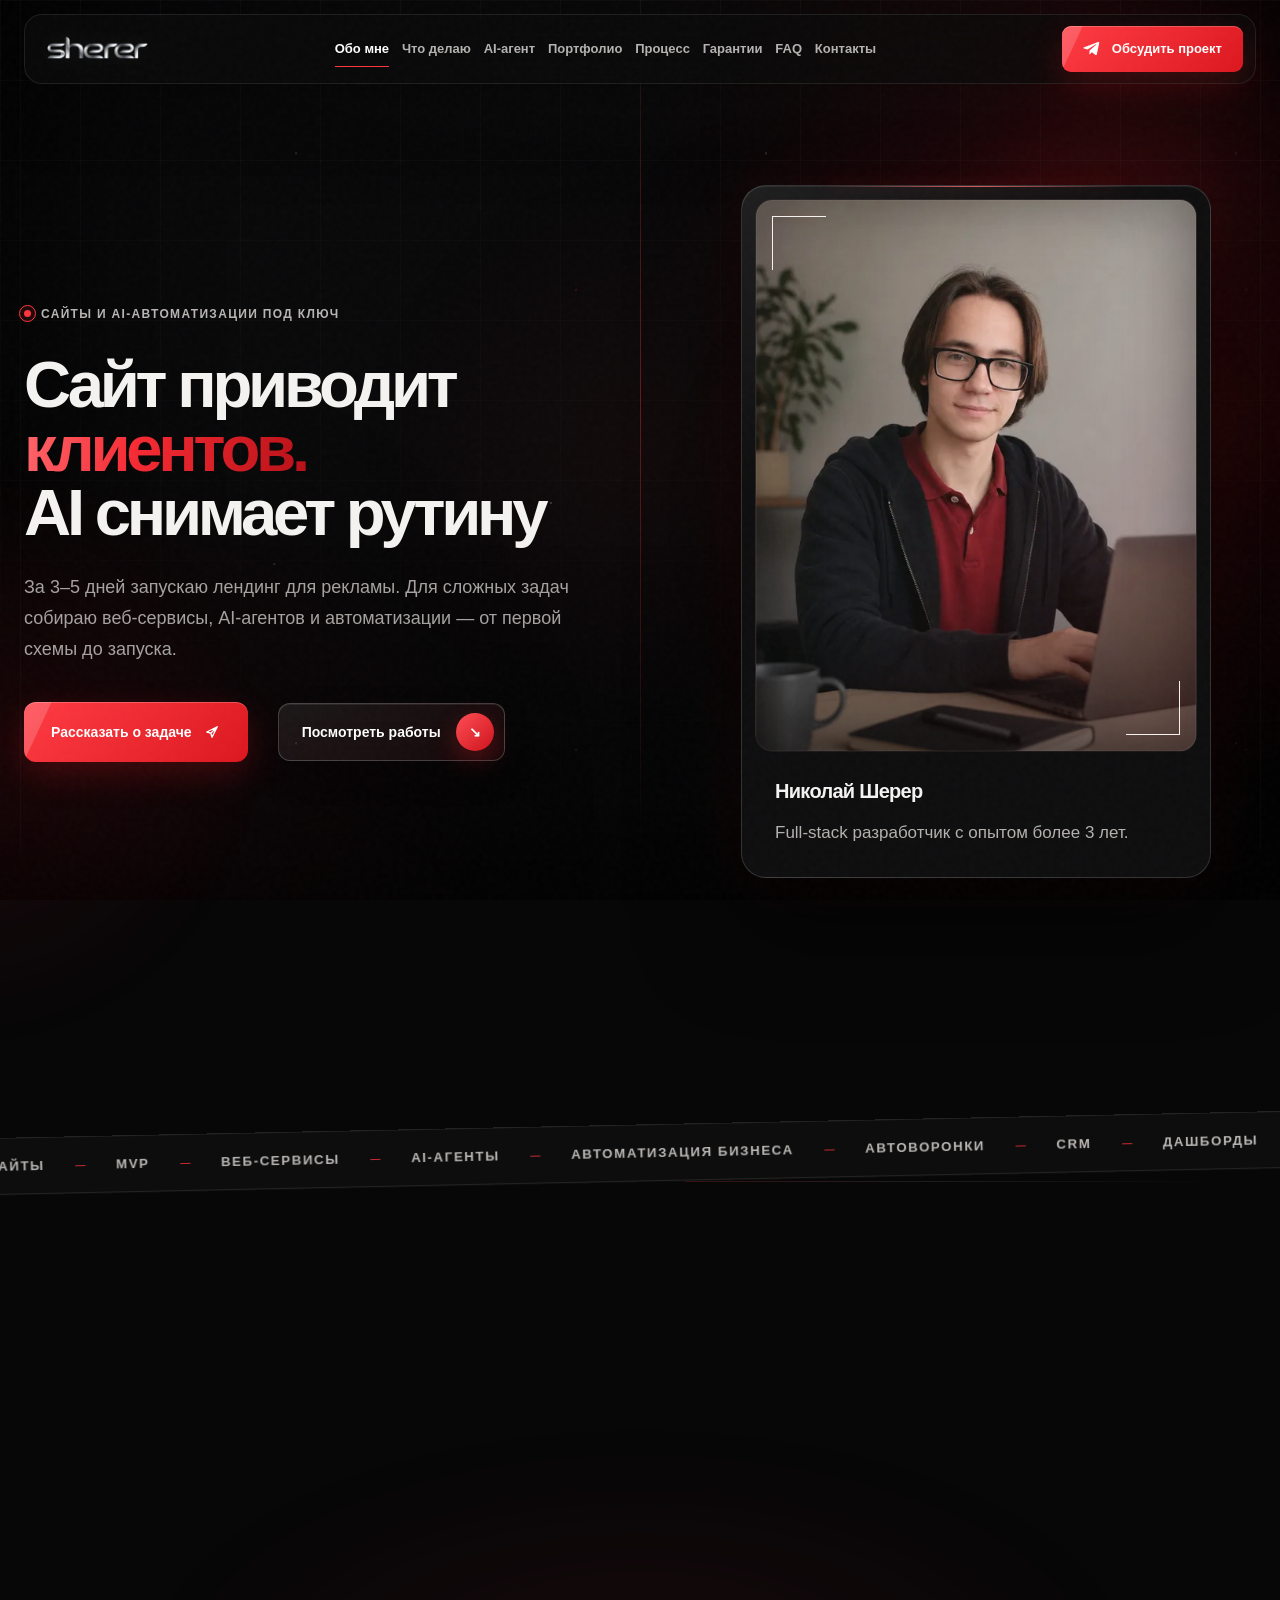
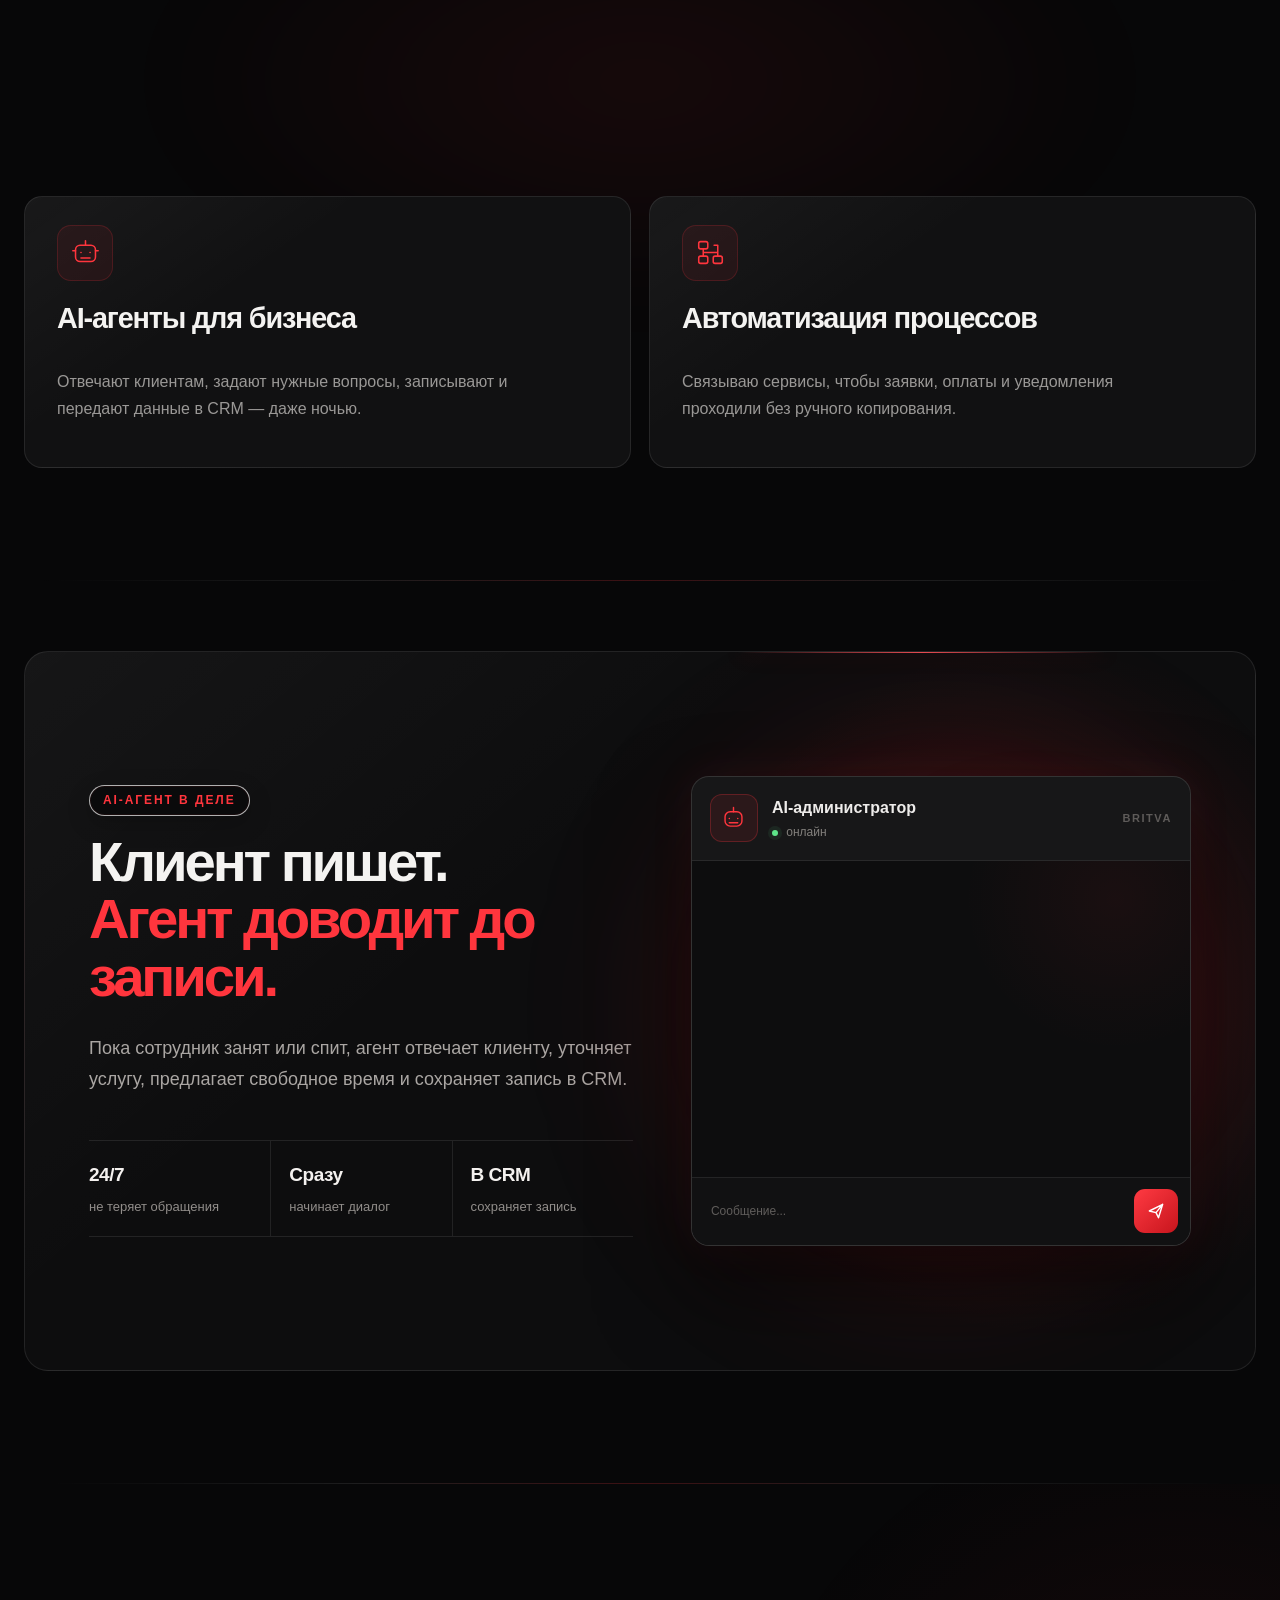
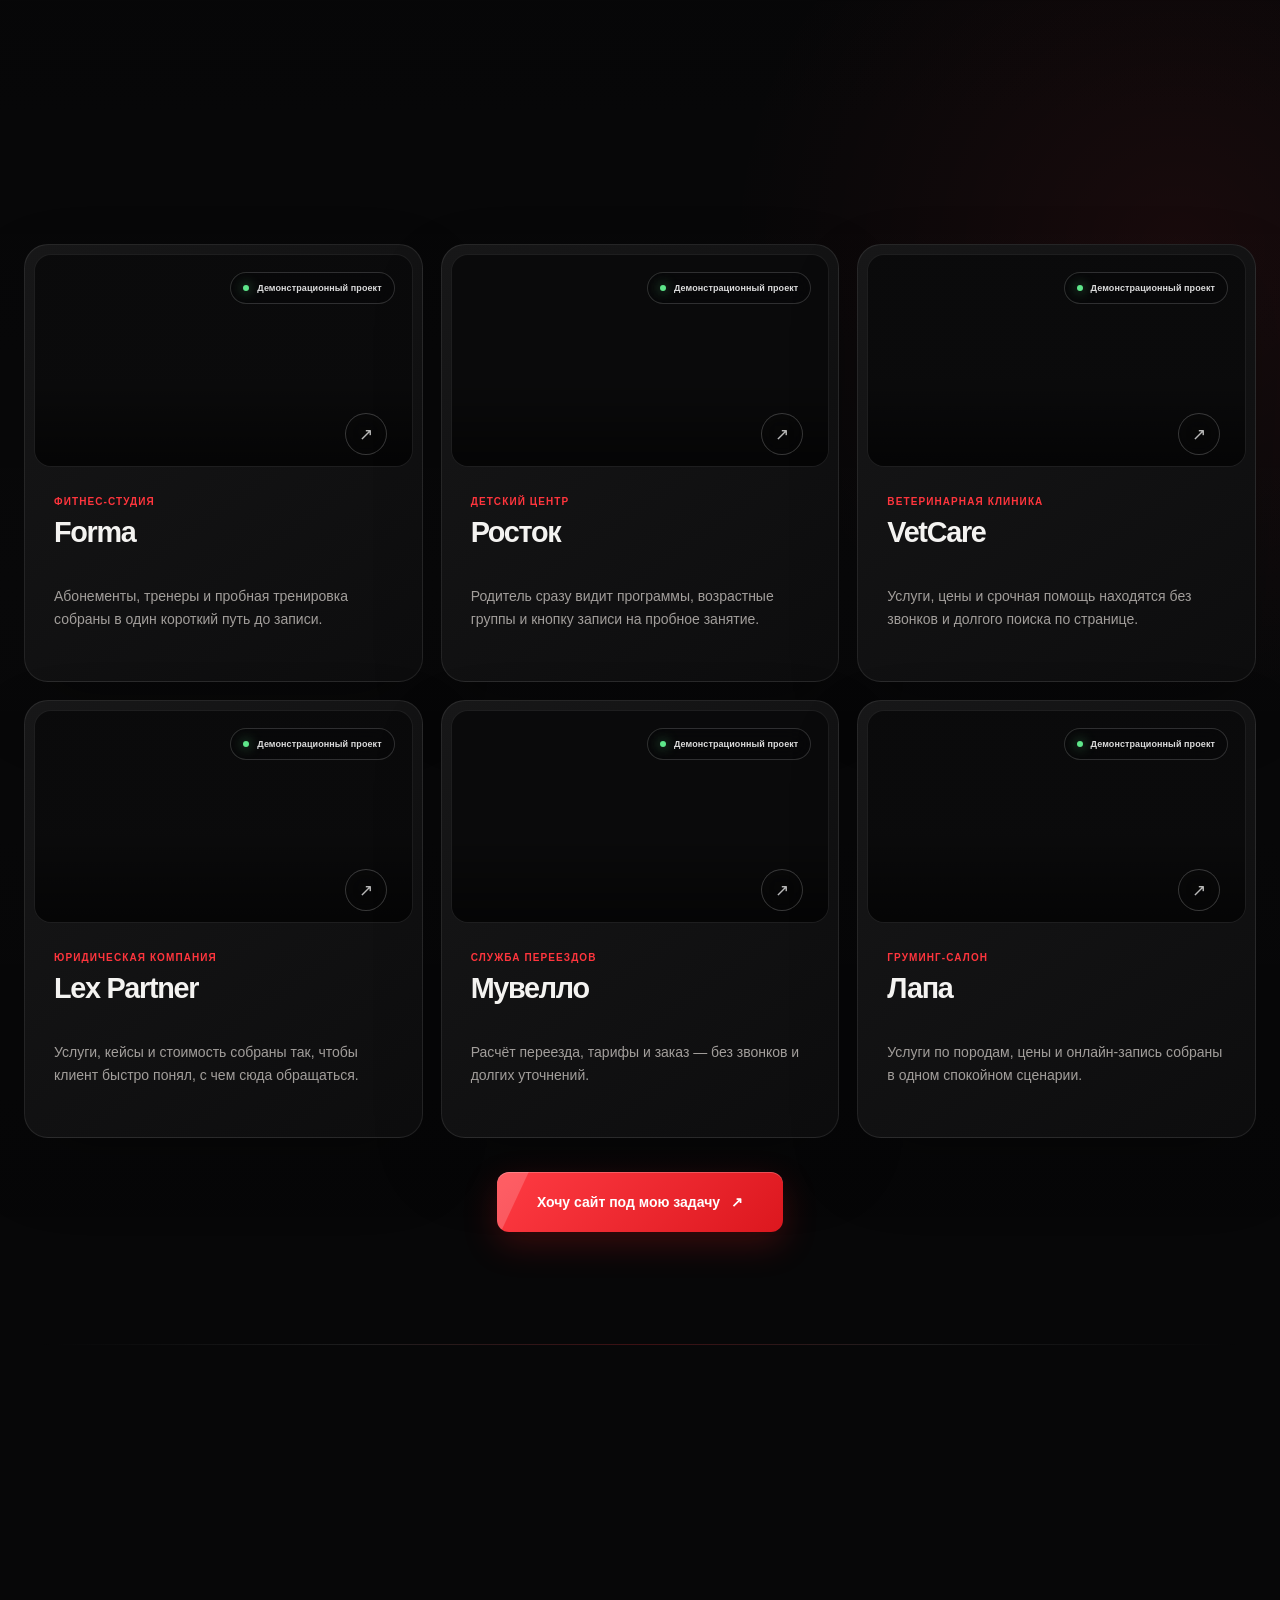
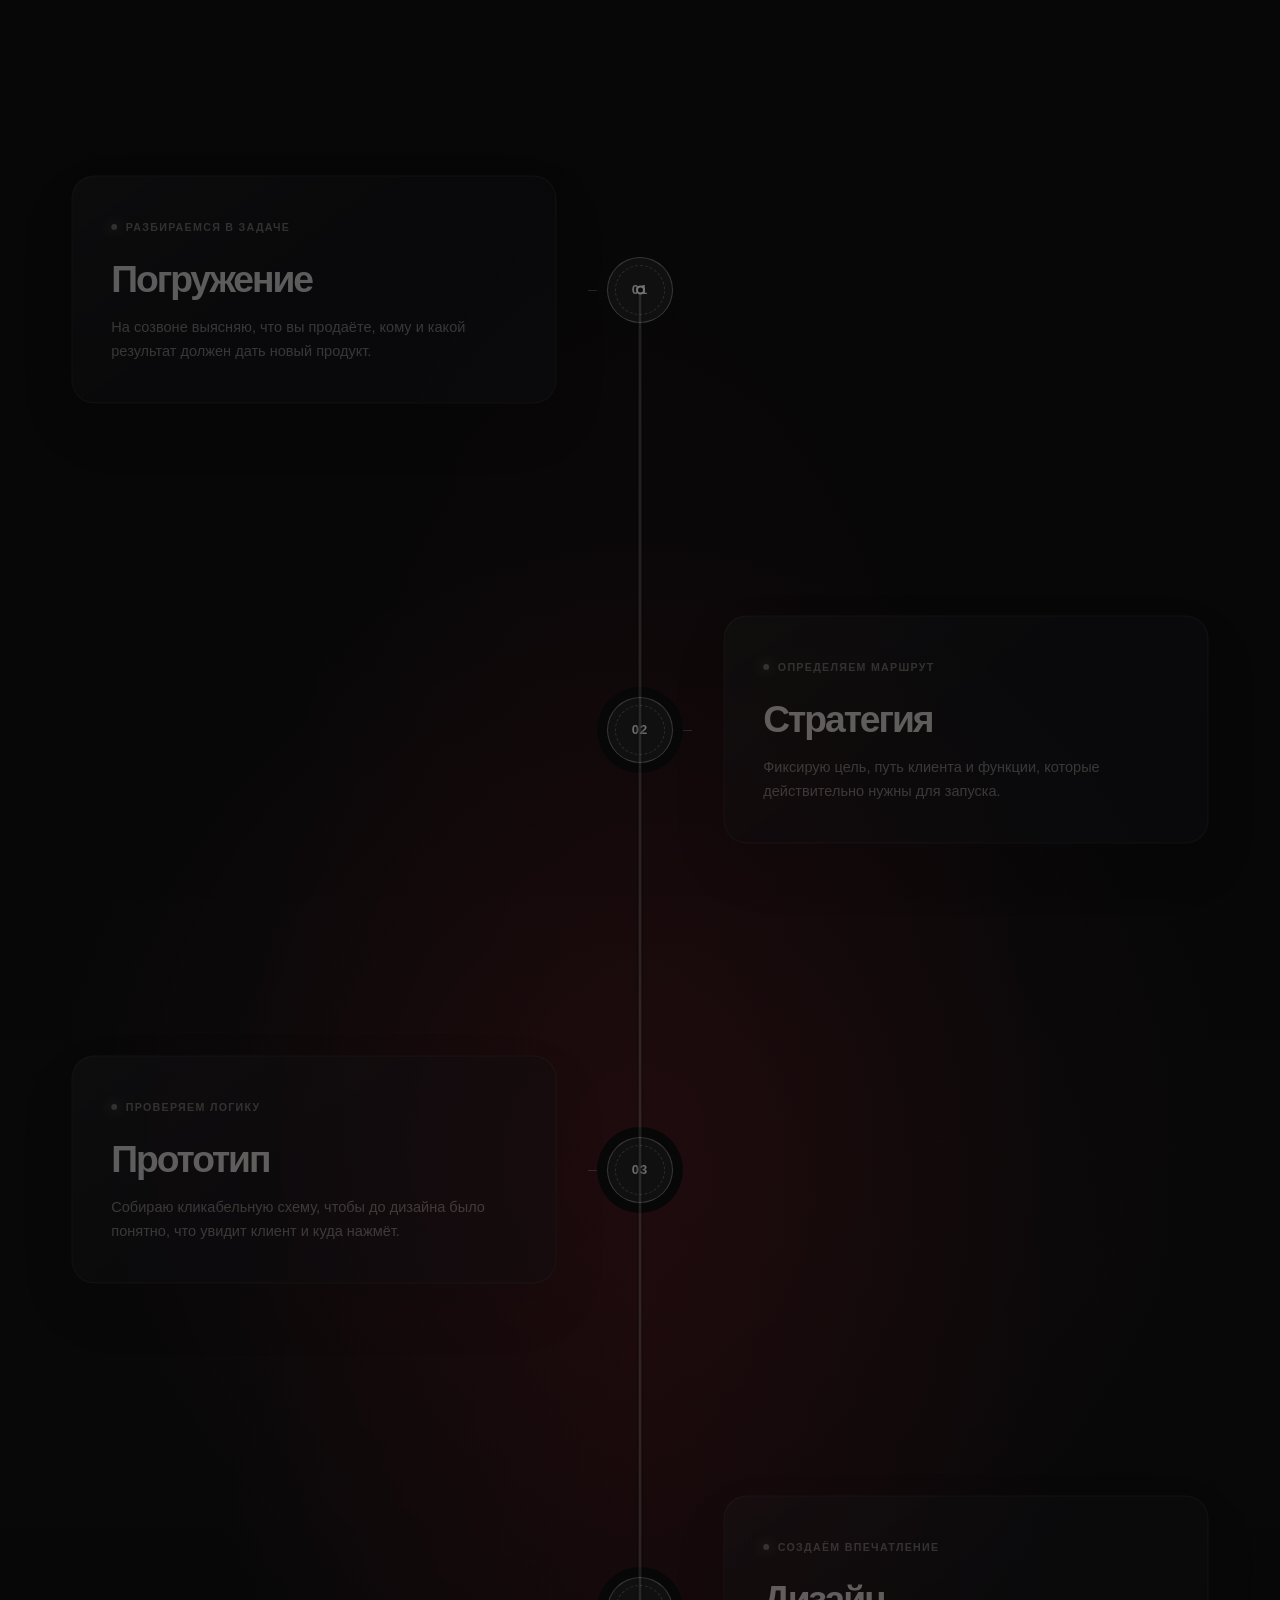
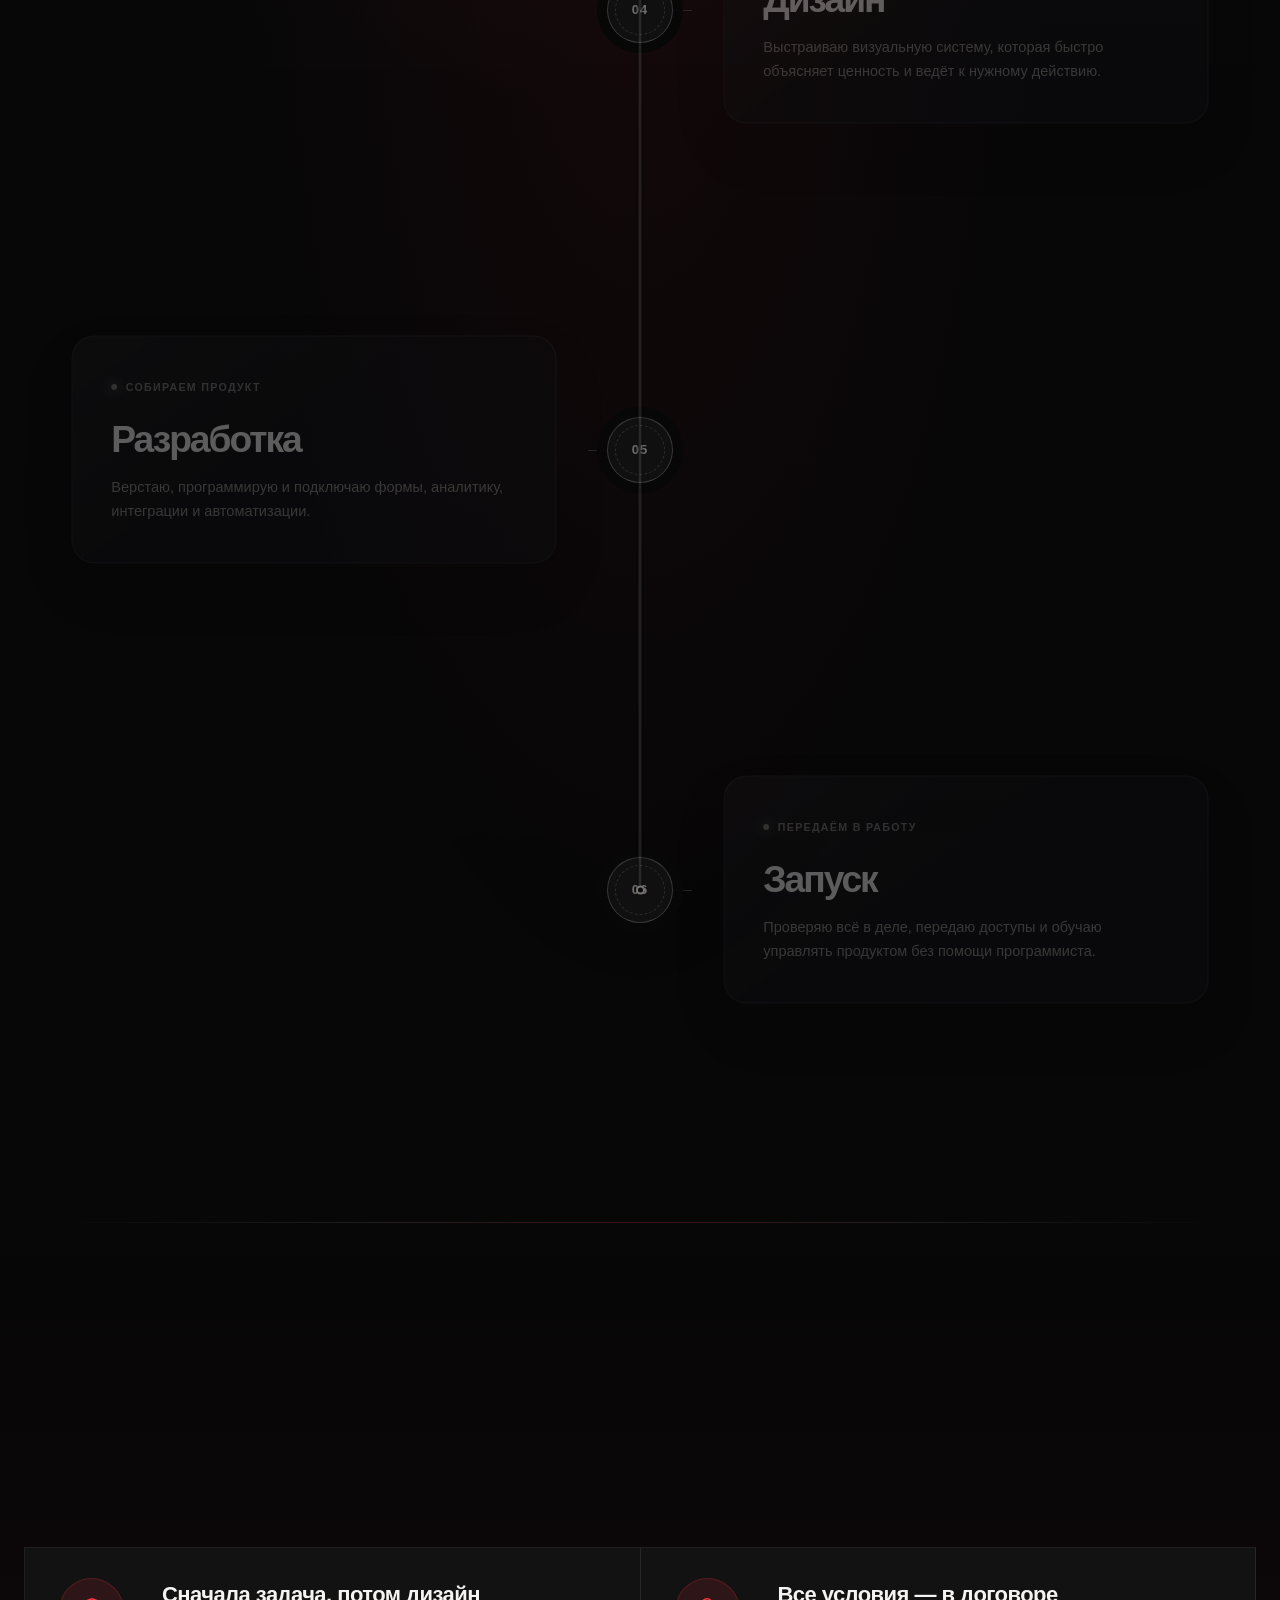
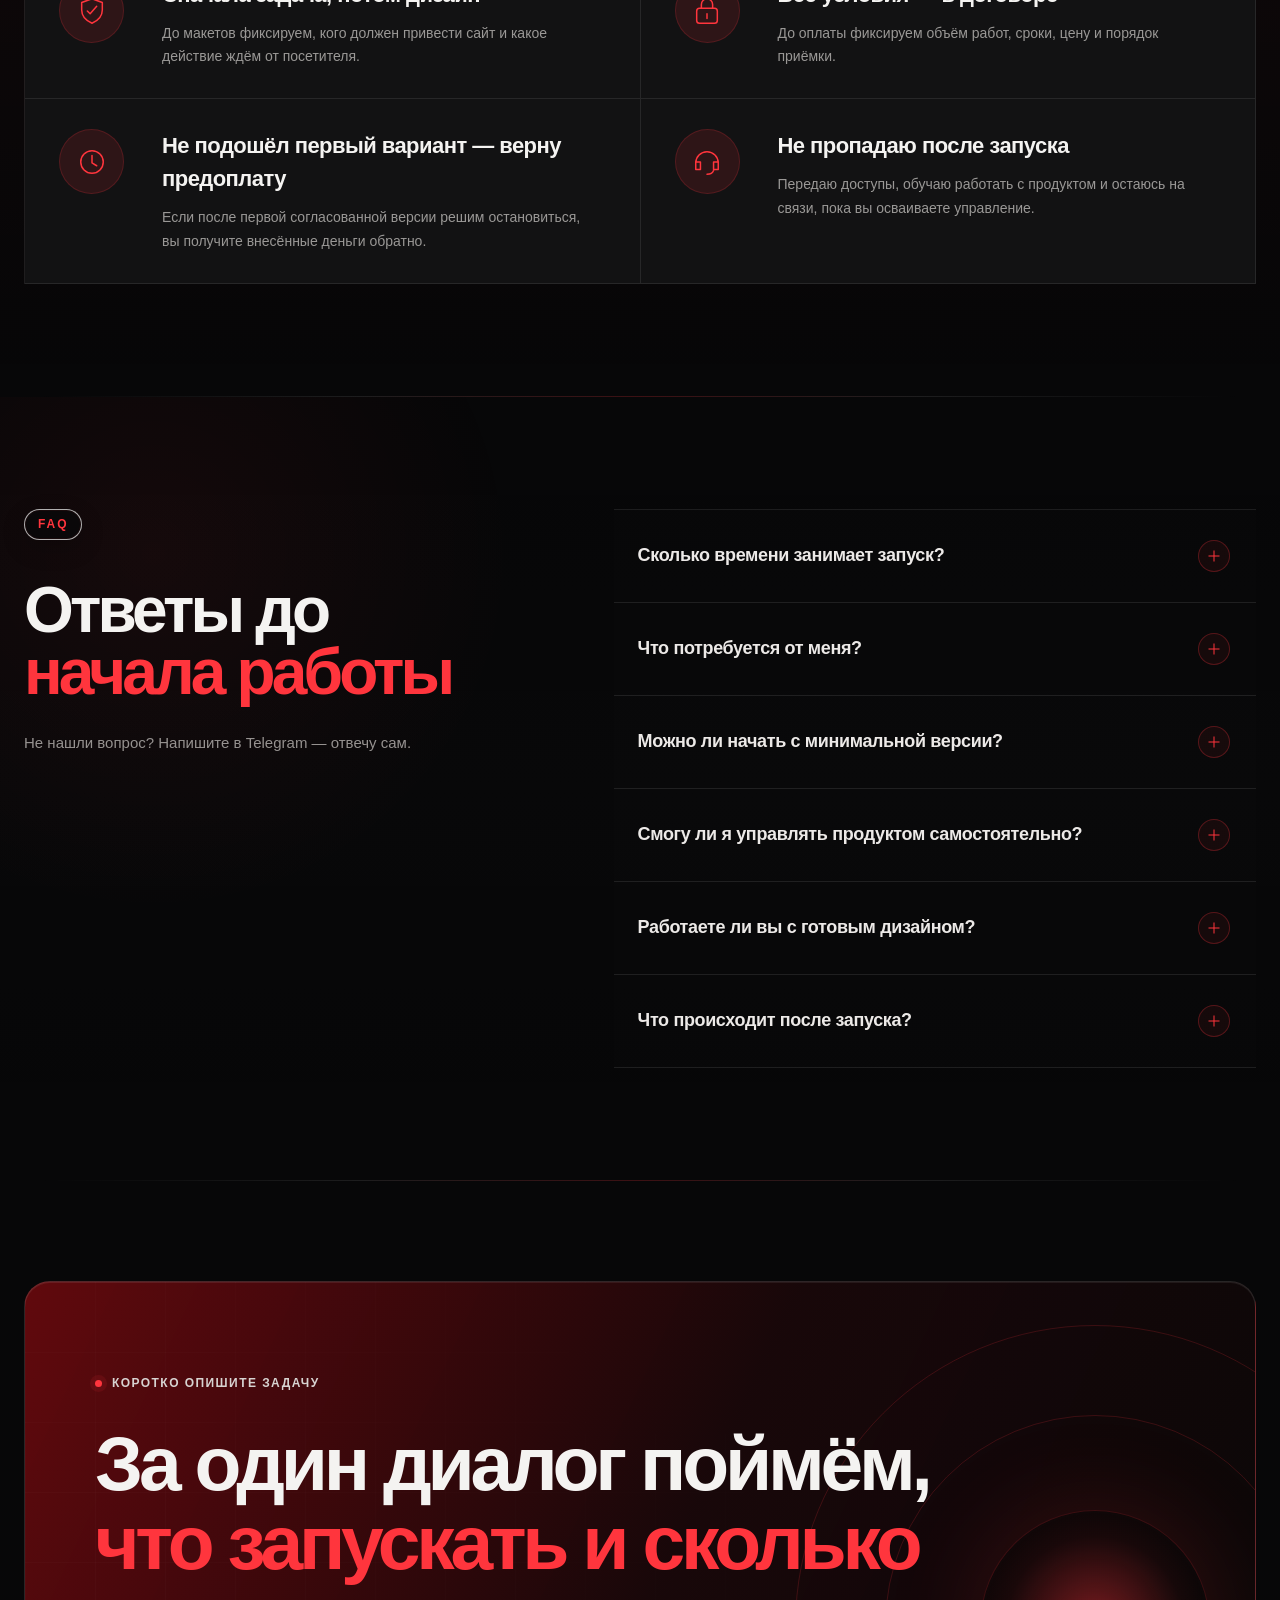
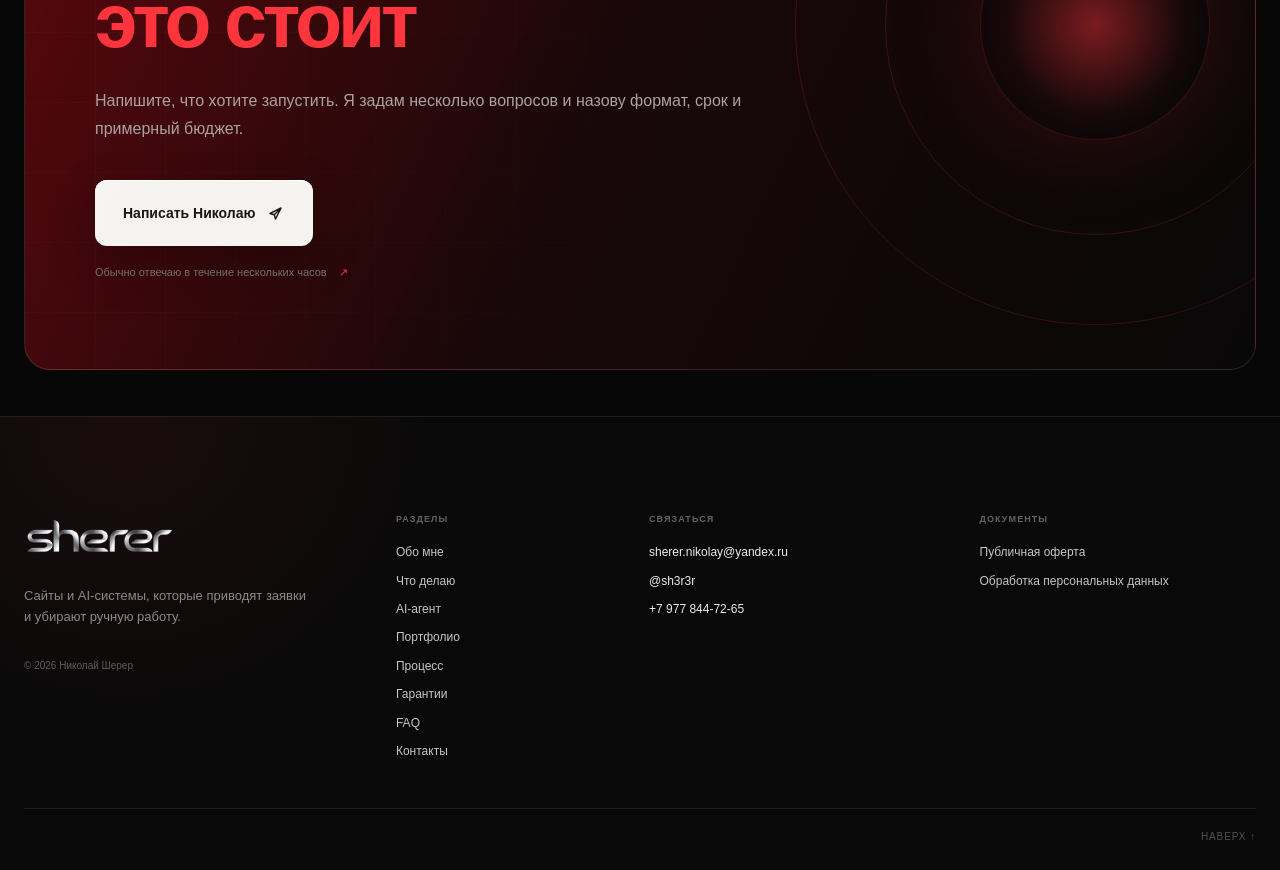
==== index.html @ bd80c789 "Redesign process as scroll-driven timeline" ====
<!doctype html>
<html lang="ru">
  <head>
    <meta charset="UTF-8" />
    <meta name="viewport" content="width=device-width, initial-scale=1.0" />
    <meta
      name="description"
      content="Николай Шерер делает сайты, веб-сервисы и AI-автоматизации, которые приводят заявки и убирают ручную работу."
    />
    <meta name="theme-color" content="#080808" />
    <meta property="og:title" content="Николай Шерер — сайты и AI для заявок и автоматизации" />
    <meta
      property="og:description"
      content="Запускаю сайты, веб-сервисы и AI-агентов: от первой схемы до работающего продукта."
    />
    <meta property="og:type" content="website" />
    <title>Николай Шерер — сайты, AI и автоматизации для бизнеса</title>
    <link rel="icon" type="image/png" sizes="64x64" href="assets/favicon-64.png" />
    <link rel="apple-touch-icon" href="assets/apple-touch-icon.png" />
    <link rel="stylesheet" href="styles.css?v=20260906-1" />
    <script src="script.js?v=20260906-1" defer></script>
  </head>

  <body>
    <div class="site-atmosphere" aria-hidden="true">
      <span class="atmosphere-grid"></span>
      <span class="atmosphere-orb atmosphere-orb--one"></span>
      <span class="atmosphere-orb atmosphere-orb--two"></span>
      <span class="atmosphere-beam atmosphere-beam--one"></span>
      <span class="atmosphere-beam atmosphere-beam--two"></span>
      <span class="atmosphere-sparks"></span>
    </div>
    <div class="page-progress" aria-hidden="true"><span></span></div>
    <div class="noise" aria-hidden="true"></div>
    <div class="cursor-glow" aria-hidden="true"></div>

    <header class="site-header" data-header>
      <div class="nav-shell container">
        <a class="brand" href="#about" aria-label="О Николае Шерере">
          <img class="brand-logo" src="assets/sherer-logo.webp" alt="Sherer" />
        </a>

        <nav class="desktop-nav" aria-label="Основная навигация">
          <a href="#about">Обо мне</a>
          <a href="#services">Что делаю</a>
          <a href="#agent-demo">AI-агент</a>
          <a href="#cases">Портфолио</a>
          <a href="#process">Процесс</a>
          <a href="#guarantees">Гарантии</a>
          <a href="#faq">FAQ</a>
          <a href="#contact">Контакты</a>
        </nav>

        <a
          class="button button--primary button--header"
          href="https://t.me/sh3r3r"
          target="_blank"
          rel="noopener noreferrer"
        >
          <svg aria-hidden="true" viewBox="0 0 24 24">
            <path d="M21.7 3.4 18.5 19c-.2 1.1-.9 1.4-1.8.9l-4.9-3.6-2.4 2.3c-.3.3-.5.5-1 .5l.4-5 9-8.1c.4-.4-.1-.6-.6-.2L6.1 12.8l-4.8-1.5c-1-.3-1.1-1 .2-1.5L20.2 2.6c.9-.3 1.7.2 1.5.8Z" />
          </svg>
          Обсудить проект
        </a>

        <button class="menu-toggle" type="button" aria-label="Открыть меню" aria-expanded="false">
          <span></span><span></span>
        </button>
      </div>

      <div class="mobile-menu" aria-hidden="true">
        <nav aria-label="Мобильная навигация">
          <a href="#about">Обо мне</a>
          <a href="#services">Что делаю</a>
          <a href="#agent-demo">AI-агент</a>
          <a href="#cases">Портфолио</a>
          <a href="#process">Процесс</a>
          <a href="#guarantees">Гарантии</a>
          <a href="#faq">FAQ</a>
          <a href="#contact">Контакты</a>
        </nav>
        <a class="button button--primary" href="https://t.me/sh3r3r" target="_blank" rel="noopener noreferrer">
          Написать в Telegram
          <svg aria-hidden="true" viewBox="0 0 24 24"><path d="m5 12 14-7-7 14-1.6-5.4L5 12Zm5.4 1.6L19 5" /></svg>
        </a>
      </div>
    </header>

    <main id="top">
      <section class="hero section" id="about" aria-labelledby="hero-title">
        <div class="hero-orb hero-orb--one" aria-hidden="true"></div>
        <div class="hero-orb hero-orb--two" aria-hidden="true"></div>

        <div class="container hero-grid">
          <div class="hero-copy">
            <div class="eyebrow hero-eyebrow reveal">
              <span class="status-dot"></span>
              Сайты и AI-автоматизации под ключ
            </div>

            <h1 id="hero-title" class="reveal" style="--delay: 0.08s">
              Сайт приводит <span>клиентов.</span><br />
              AI снимает рутину
            </h1>

            <p class="hero-lead reveal" style="--delay: 0.16s">
              За 3–5 дней запускаю лендинг для рекламы. Для сложных задач собираю
              веб-сервисы, AI-агентов и автоматизации — от первой схемы до запуска.
            </p>

            <div class="hero-actions reveal" style="--delay: 0.24s">
              <a
                class="button button--primary button--large magnetic"
                href="https://t.me/sh3r3r"
                target="_blank"
                rel="noopener noreferrer"
              >
                <span>Рассказать о задаче</span>
                <svg aria-hidden="true" viewBox="0 0 24 24">
                  <path d="m5 12 14-7-7 14-1.6-5.4L5 12Zm5.4 1.6L19 5" />
                </svg>
              </a>
              <a class="hero-work-link" href="#cases">
                Посмотреть работы
                <span aria-hidden="true">↘</span>
              </a>
            </div>

          </div>

          <div class="hero-visual hero-portrait reveal" style="--delay: 0.18s" data-portrait-tilt>
            <div class="hero-portrait-aura" aria-hidden="true"></div>
            <div class="hero-portrait-card">
              <div class="hero-photo" role="img" aria-label="Николай Шерер">
                <img src="assets/nikolay-photo.webp" srcset="assets/nikolay-photo-mobile.webp 560w, assets/nikolay-photo.webp 940w" sizes="(max-width: 600px) 90vw, 470px" fetchpriority="high" decoding="async" alt="" aria-hidden="true" />
                <div class="hero-photo-sheen" aria-hidden="true"></div>
                <div class="hero-photo-shade" aria-hidden="true"></div>
                <span class="photo-corner photo-corner--top" aria-hidden="true"></span>
                <span class="photo-corner photo-corner--bottom" aria-hidden="true"></span>
              </div>

              <div class="hero-profile-copy">
                <div class="profile-heading">
                  <span>Николай Шерер</span>
                </div>
                <p>Full-stack разработчик с опытом более 3 лет.</p>
              </div>
            </div>
          </div>
        </div>

        <div class="container hero-metrics reveal" style="--delay: 0.38s">
          <div><strong>30+</strong><span>реализованных<br />проектов</span></div>
          <div><strong>3–5 дней</strong><span>срок запуска<br />лендинга</span></div>
          <div><strong>24/7</strong><span>AI отвечает<br />клиентам</span></div>
          <div><strong>Договор</strong><span>срок и бюджет<br />зафиксированы</span></div>
        </div>
      </section>

      <div class="marquee" aria-hidden="true">
        <div class="marquee-track">
          <div class="marquee-group">
            <span>Сайты</span><i>—</i><span>MVP</span><i>—</i><span>Веб-сервисы</span><i>—</i><span>AI-агенты</span><i>—</i><span>Автоматизация бизнеса</span><i>—</i><span>Автоворонки</span><i>—</i><span>CRM</span><i>—</i><span>Дашборды</span><i>—</i><span>Интеграции</span><i>—</i><span>Telegram-боты</span><i>—</i><span>Внутренние системы</span><i>—</i><span>AI-консультанты</span><i>—</i>
          </div>
          <div class="marquee-group">
            <span>Сайты</span><i>—</i><span>MVP</span><i>—</i><span>Веб-сервисы</span><i>—</i><span>AI-агенты</span><i>—</i><span>Автоматизация бизнеса</span><i>—</i><span>Автоворонки</span><i>—</i><span>CRM</span><i>—</i><span>Дашборды</span><i>—</i><span>Интеграции</span><i>—</i><span>Telegram-боты</span><i>—</i><span>Внутренние системы</span><i>—</i><span>AI-консультанты</span><i>—</i>
          </div>
        </div>
      </div>

      <section class="services section" id="services" aria-labelledby="services-title">
        <div class="container">
          <div class="section-heading reveal">
            <div>
              <span class="section-kicker">ЧТО ДЕЛАЮ</span>
              <h2 id="services-title">Что получит<br /><em>ваш бизнес</em></h2>
            </div>
          </div>

          <div class="service-grid">
            <article class="service-card reveal" style="--delay: 0.04s">
              <div class="service-top">
                <div class="service-icon" aria-hidden="true">
                  <svg viewBox="0 0 32 32"><rect x="3" y="5" width="26" height="22" rx="3"/><path d="M3 11h26M8 8h.1M12 8h.1"/></svg>
                </div>
              </div>
              <h3>Лендинги и сайты</h3>
              <p>Показывают ценность услуги и ведут посетителя к заявке — без лишних экранов и сложных формулировок.</p>
            </article>

            <article class="service-card reveal" style="--delay: 0.1s">
              <div class="service-top">
                <div class="service-icon" aria-hidden="true">
                  <svg viewBox="0 0 32 32"><path d="m16 3 12 6-12 6L4 9l12-6Z"/><path d="m4 15 12 6 12-6M4 21l12 7 12-7"/></svg>
                </div>
              </div>
              <h3>Веб-приложения</h3>
              <p>Личный кабинет, CRM или дашборд заменяет таблицы и собирает работу команды в одном окне.</p>
            </article>

            <article class="service-card reveal" style="--delay: 0.16s">
              <div class="service-top">
                <div class="service-icon" aria-hidden="true">
                  <svg viewBox="0 0 32 32"><rect x="5" y="8" width="22" height="18" rx="5"/><path d="M16 3v5M11 16h.1M21 16h.1M11 22h10M2 14h3M27 14h3"/></svg>
                </div>
              </div>
              <h3>AI-агенты для бизнеса</h3>
              <p>Отвечают клиентам, задают нужные вопросы, записывают и передают данные в CRM — даже ночью.</p>
            </article>

            <article class="service-card reveal" style="--delay: 0.22s">
              <div class="service-top">
                <div class="service-icon" aria-hidden="true">
                  <svg viewBox="0 0 32 32"><rect x="3" y="4" width="10" height="8" rx="2"/><rect x="19" y="20" width="10" height="8" rx="2"/><rect x="3" y="20" width="10" height="8" rx="2"/><path d="M8 12v4h16v4M8 16v4M20 8h4v8"/></svg>
                </div>
              </div>
              <h3>Автоматизация процессов</h3>
              <p>Связываю сервисы, чтобы заявки, оплаты и уведомления проходили без ручного копирования.</p>
            </article>
          </div>
        </div>
      </section>

      <section class="agent-demo section" id="agent-demo" aria-labelledby="agent-demo-title">
        <div class="container">
          <div class="agent-demo-panel reveal" data-agent-demo>
            <div class="agent-demo-copy">
              <span class="section-kicker">AI-АГЕНТ В ДЕЛЕ</span>
              <h2 id="agent-demo-title">Клиент пишет.<br /><em>Агент доводит до записи.</em></h2>
              <p>
                Пока сотрудник занят или спит, агент отвечает клиенту, уточняет услугу,
                предлагает свободное время и сохраняет запись в CRM.
              </p>

              <div class="agent-benefits" aria-label="Возможности AI-агента">
                <div><b>24/7</b><span>не теряет обращения</span></div>
                <div><b>Сразу</b><span>начинает диалог</span></div>
                <div><b>В CRM</b><span>сохраняет запись</span></div>
              </div>
            </div>

            <div class="agent-chat-stage">
              <div class="agent-chat-window" data-agent-chat aria-label="Демонстрация диалога клиента с AI-администратором барбершопа">
                <header class="agent-chat-header">
                  <span class="agent-chat-avatar" aria-hidden="true">
                    <svg viewBox="0 0 32 32"><rect x="6" y="8" width="20" height="17" rx="6"/><path d="M16 3v5M11 16h.1M21 16h.1M11 21h10"/></svg>
                  </span>
                  <div><b>AI-администратор</b><small><i></i> онлайн</small></div>
                  <span class="agent-chat-brand">BRITVA</span>
                </header>

                <div class="agent-chat-body" aria-live="polite">
                  <div class="agent-message agent-message--bot" data-chat-item>
                    Добрый день. Я AI-администратор BRITVA. Помогу записаться — какую услугу выбираете?
                    <time>14:02</time>
                  </div>
                  <div class="agent-message agent-message--client" data-chat-item>
                    Стрижка и оформление бороды
                    <time>14:02</time>
                  </div>
                  <div class="agent-typing" data-chat-typing aria-label="AI-агент печатает">
                    <i></i><i></i><i></i>
                  </div>
                  <div class="agent-message agent-message--bot" data-chat-item>
                    Принято: комплекс «Стрижка + борода», 90 минут, 2 400 ₽. В какой филиал вам удобнее: на Московской или на Волжской?
                    <time>14:03</time>
                  </div>
                  <div class="agent-message agent-message--client" data-chat-item>
                    На Московской
                    <time>14:03</time>
                  </div>
                  <div class="agent-message agent-message--bot" data-chat-item>
                    На какой день вас записать? Можно выбрать мастера или подобрать ближайшее свободное время.
                    <time>14:03</time>
                  </div>
                  <div class="agent-message agent-message--client" data-chat-item>
                    Завтра после 18:00, мастер неважен
                    <time>14:04</time>
                  </div>
                  <div class="agent-message agent-message--bot" data-chat-item>
                    Завтра у мастера Алексея свободно в <b>18:30</b> и <b>20:00</b>. Какое время забронировать?
                    <time>14:04</time>
                  </div>
                  <div class="agent-message agent-message--client" data-chat-item>
                    Давайте в 18:30
                    <time>14:04</time>
                  </div>
                  <div class="agent-message agent-message--bot" data-chat-item>
                    Подскажите, пожалуйста, ваше имя и номер телефона для подтверждения записи.
                    <time>14:04</time>
                  </div>
                  <div class="agent-message agent-message--client" data-chat-item>
                    Николай, +7 900 123-45-67
                    <time>14:05</time>
                  </div>
                  <div class="agent-message agent-message--bot agent-message--success" data-chat-item>
                    <span class="agent-success-icon" aria-hidden="true">✓</span>
                    <span><b>Запись подтверждена</b><small>Стрижка + борода · 2 400 ₽</small><small>Завтра, 18:30 · Московская · мастер Алексей</small><small>Напомню за 2 часа. Перенести запись можно прямо здесь.</small></span>
                    <time>14:05</time>
                  </div>
                </div>

                <footer class="agent-chat-footer">
                  <span>Сообщение...</span>
                  <button type="button" tabindex="-1" aria-label="Отправить сообщение">
                    <svg viewBox="0 0 24 24"><path d="m4 12 16-8-5 16-3-6-8-2Zm8 2 8-10"/></svg>
                  </button>
                </footer>
              </div>
            </div>
          </div>
        </div>
      </section>

      <section class="cases showcase section" id="cases" aria-labelledby="cases-title">
        <div class="container">
          <div class="section-heading section-heading--cases reveal">
            <div>
              <span class="section-kicker">ПОРТФОЛИО</span>
              <h2 id="cases-title">Сайты с понятным<br /><em>путём к заявке</em></h2>
            </div>
          </div>

          <div class="showcase-grid">
            <article class="project-tile reveal">
              <a class="project-preview" href="https://forma-fitness-landing.vercel.app/" target="_blank" rel="noopener noreferrer" aria-label="Открыть проект Forma Fitness">
                <img src="assets/forma-fitness-landing.webp" alt="Главный экран фитнес-лендинга Forma" loading="lazy" decoding="async" />
                <span class="project-status"><i></i> Демонстрационный проект</span>
                <span class="project-open" aria-hidden="true">↗</span>
              </a>
              <div class="project-caption">
                <div><span>Фитнес-студия</span><h3>Forma</h3></div>
                <p>Абонементы, тренеры и пробная тренировка собраны в один короткий путь до записи.</p>
              </div>
            </article>

            <article class="project-tile reveal" style="--delay: .08s">
              <a class="project-preview" href="https://rostok-child-center-landing.vercel.app/" target="_blank" rel="noopener noreferrer" aria-label="Открыть проект детского центра «Росток»">
                <img src="assets/rostok-child-center.webp" alt="Главный экран сайта детского развивающего центра «Росток»" loading="lazy" decoding="async" />
                <span class="project-status"><i></i> Демонстрационный проект</span>
                <span class="project-open" aria-hidden="true">↗</span>
              </a>
              <div class="project-caption">
                <div><span>Детский центр</span><h3>Росток</h3></div>
                <p>Родитель сразу видит программы, возрастные группы и кнопку записи на пробное занятие.</p>
              </div>
            </article>

            <article class="project-tile reveal" style="--delay: .16s">
              <a class="project-preview" href="https://vetcare-clinic-landing.vercel.app/" target="_blank" rel="noopener noreferrer" aria-label="Открыть проект VetCare">
                <img src="assets/vetcare-clinic.webp" alt="Главный экран сайта ветеринарной клиники VetCare" loading="lazy" decoding="async" />
                <span class="project-status"><i></i> Демонстрационный проект</span>
                <span class="project-open" aria-hidden="true">↗</span>
              </a>
              <div class="project-caption">
                <div><span>Ветеринарная клиника</span><h3>VetCare</h3></div>
                <p>Услуги, цены и срочная помощь находятся без звонков и долгого поиска по странице.</p>
              </div>
            </article>

            <article class="project-tile reveal" style="--delay: .24s">
              <a class="project-preview" href="https://lex-partner-landing.vercel.app/" target="_blank" rel="noopener noreferrer" aria-label="Открыть проект юридической компании Lex Partner">
                <img src="assets/lex-partner-landing.webp" alt="Главный экран сайта юридической компании Lex Partner" loading="lazy" decoding="async" />
                <span class="project-status"><i></i> Демонстрационный проект</span>
                <span class="project-open" aria-hidden="true">↗</span>
              </a>
              <div class="project-caption">
                <div><span>Юридическая компания</span><h3>Lex Partner</h3></div>
                <p>Услуги, кейсы и стоимость собраны так, чтобы клиент быстро понял, с чем сюда обращаться.</p>
              </div>
            </article>

            <article class="project-tile reveal" style="--delay: .32s">
              <a class="project-preview" href="https://sluzhba-pereezdov-iota.vercel.app/" target="_blank" rel="noopener noreferrer" aria-label="Открыть проект службы переездов «Мувелло»">
                <img src="assets/sluzhba-pereezdov-iota.webp" alt="Главный экран сайта службы переездов «Мувелло»" loading="lazy" decoding="async" />
                <span class="project-status"><i></i> Демонстрационный проект</span>
                <span class="project-open" aria-hidden="true">↗</span>
              </a>
              <div class="project-caption">
                <div><span>Служба переездов</span><h3>Мувелло</h3></div>
                <p>Расчёт переезда, тарифы и заказ — без звонков и долгих уточнений.</p>
              </div>
            </article>

            <article class="project-tile reveal" style="--delay: .4s">
              <a class="project-preview" href="https://lapa-grooming-landing.vercel.app/" target="_blank" rel="noopener noreferrer" aria-label="Открыть проект груминг-салона «Лапа»">
                <img src="assets/lapa-grooming-landing.webp" alt="Главный экран сайта груминг-салона «Лапа»" loading="lazy" decoding="async" />
                <span class="project-status"><i></i> Демонстрационный проект</span>
                <span class="project-open" aria-hidden="true">↗</span>
              </a>
              <div class="project-caption">
                <div><span>Груминг-салон</span><h3>Лапа</h3></div>
                <p>Услуги по породам, цены и онлайн-запись собраны в одном спокойном сценарии.</p>
              </div>
            </article>
          </div>

          <div class="portfolio-cta reveal">
            <a class="button button--primary button--large magnetic" href="https://t.me/sh3r3r" target="_blank" rel="noopener noreferrer">
              <span>Хочу сайт под мою задачу</span><span aria-hidden="true">↗</span>
            </a>
          </div>

        </div>
      </section>

      <section class="process section" id="process" aria-labelledby="process-title">
        <div class="container">
          <div class="section-heading process-heading reveal">
            <div>
              <span class="section-kicker">ПРОЦЕСС</span>
              <h2 id="process-title">От задачи<br /><em>до работающего продукта</em></h2>
            </div>
          </div>

          <div class="scroll-process" data-scroll-process aria-label="Путь работы над проектом из шести этапов">
            <div class="scroll-process-rail" aria-hidden="true">
              <span class="scroll-process-fill"></span>
              <span class="scroll-process-marker"><i></i></span>
            </div>

            <ol class="scroll-process-list">
              <li class="scroll-process-stage" data-process-stage>
                <span class="scroll-process-node" aria-hidden="true"><b>01</b></span>
                <article class="scroll-process-card">
                  <span class="scroll-process-card-label">Разбираемся в задаче</span>
                  <h3>Погружение</h3>
                  <p>На созвоне выясняю, что вы продаёте, кому и какой результат должен дать новый продукт.</p>
                </article>
              </li>

              <li class="scroll-process-stage" data-process-stage>
                <span class="scroll-process-node" aria-hidden="true"><b>02</b></span>
                <article class="scroll-process-card">
                  <span class="scroll-process-card-label">Определяем маршрут</span>
                  <h3>Стратегия</h3>
                  <p>Фиксирую цель, путь клиента и функции, которые действительно нужны для запуска.</p>
                </article>
              </li>

              <li class="scroll-process-stage" data-process-stage>
                <span class="scroll-process-node" aria-hidden="true"><b>03</b></span>
                <article class="scroll-process-card">
                  <span class="scroll-process-card-label">Проверяем логику</span>
                  <h3>Прототип</h3>
                  <p>Собираю кликабельную схему, чтобы до дизайна было понятно, что увидит клиент и куда нажмёт.</p>
                </article>
              </li>

              <li class="scroll-process-stage" data-process-stage>
                <span class="scroll-process-node" aria-hidden="true"><b>04</b></span>
                <article class="scroll-process-card">
                  <span class="scroll-process-card-label">Создаём впечатление</span>
                  <h3>Дизайн</h3>
                  <p>Выстраиваю визуальную систему, которая быстро объясняет ценность и ведёт к нужному действию.</p>
                </article>
              </li>

              <li class="scroll-process-stage" data-process-stage>
                <span class="scroll-process-node" aria-hidden="true"><b>05</b></span>
                <article class="scroll-process-card">
                  <span class="scroll-process-card-label">Собираем продукт</span>
                  <h3>Разработка</h3>
                  <p>Верстаю, программирую и подключаю формы, аналитику, интеграции и автоматизации.</p>
                </article>
              </li>

              <li class="scroll-process-stage" data-process-stage>
                <span class="scroll-process-node" aria-hidden="true"><b>06</b></span>
                <article class="scroll-process-card">
                  <span class="scroll-process-card-label">Передаём в работу</span>
                  <h3>Запуск</h3>
                  <p>Проверяю всё в деле, передаю доступы и обучаю управлять продуктом без помощи программиста.</p>
                </article>
              </li>
            </ol>
          </div>
        </div>
      </section>

      <section class="guarantees section" id="guarantees" aria-labelledby="guarantees-title">
        <div class="container">
          <div class="section-heading reveal">
            <div>
              <span class="section-kicker">ГАРАНТИИ</span>
              <h2 id="guarantees-title">Срок, цена и объём работ<br /><em>известны до старта</em></h2>
            </div>
          </div>

          <div class="guarantee-grid">
            <article class="guarantee-card reveal" style="--delay: .03s">
              <span class="guarantee-icon"><svg viewBox="0 0 32 32"><path d="M16 3 27 7v8c0 7-4.7 11.4-11 14-6.3-2.6-11-7-11-14V7l11-4Z"/><path d="m11 16 3 3 7-8"/></svg></span>
              <div><h3>Сначала задача, потом дизайн</h3><p>До макетов фиксируем, кого должен привести сайт и какое действие ждём от посетителя.</p></div>
            </article>
            <article class="guarantee-card reveal" style="--delay: .09s">
              <span class="guarantee-icon"><svg viewBox="0 0 32 32"><rect x="5" y="13" width="22" height="16" rx="3"/><path d="M10 13V9a6 6 0 0 1 12 0v4M16 19v5"/></svg></span>
              <div><h3>Все условия — в договоре</h3><p>До оплаты фиксируем объём работ, сроки, цену и порядок приёмки.</p></div>
            </article>
            <article class="guarantee-card reveal" style="--delay: .15s">
              <span class="guarantee-icon"><svg viewBox="0 0 32 32"><circle cx="16" cy="16" r="12"/><path d="M16 9v8l5 3"/></svg></span>
              <div><h3>Не подошёл первый вариант — верну предоплату</h3><p>Если после первой согласованной версии решим остановиться, вы получите внесённые деньги обратно.</p></div>
            </article>
            <article class="guarantee-card reveal" style="--delay: .21s">
              <span class="guarantee-icon"><svg viewBox="0 0 32 32"><path d="M4 17a12 12 0 0 1 24 0M4 17v7h5v-8H4v1ZM28 17v7h-5v-8h5v1ZM23 25c-1 3-4 4-7 4"/></svg></span>
              <div><h3>Не пропадаю после запуска</h3><p>Передаю доступы, обучаю работать с продуктом и остаюсь на связи, пока вы осваиваете управление.</p></div>
            </article>
          </div>
        </div>
      </section>

      <section class="faq section" id="faq" aria-labelledby="faq-title">
        <div class="container faq-layout">
          <div class="faq-heading reveal">
            <span class="section-kicker">FAQ</span>
            <h2 id="faq-title"><span class="faq-title-line">Ответы до</span><br /><em>начала работы</em></h2>
            <p>Не нашли вопрос? Напишите в Telegram — отвечу сам.</p>
          </div>
          <div class="faq-list reveal" style="--delay: .08s">
            <details><summary>Сколько времени занимает запуск?<span></span></summary><p>Лендинг из пяти блоков — от 3 до 5 дней. Сайт или автоматизация сложнее — от двух недель. Точный срок запишем в договоре.</p></details>
            <details><summary>Что потребуется от меня?<span></span></summary><p>Рассказать, что вы продаёте, кому и какой результат нужен. Структуру, тексты, дизайн и разработку беру на себя.</p></details>
            <details><summary>Можно ли начать с минимальной версии?<span></span></summary><p>Да. Сначала запустим только нужные функции, проверим спрос и добавим остальное по данным, а не догадкам.</p></details>
            <details><summary>Смогу ли я управлять продуктом самостоятельно?<span></span></summary><p>Да. Передам доступы, обучу работе с продуктом и покажу, как управлять им без постоянной помощи программиста.</p></details>
            <details><summary>Работаете ли вы с готовым дизайном?<span></span></summary><p>Да. Соберу сайт по вашему макету, доработаю его или подготовлю дизайн с нуля.</p></details>
            <details><summary>Что происходит после запуска?<span></span></summary><p>Проверяю формы и интеграции, передаю доступы, обучаю работе с продуктом и остаюсь на связи после запуска.</p></details>
          </div>
        </div>
      </section>

      <section class="contact section" id="contact" aria-labelledby="contact-title">
        <div class="container">
          <div class="contact-card reveal">
            <div class="contact-grid" aria-hidden="true"></div>
            <div class="contact-orb" aria-hidden="true"></div>
            <span class="contact-label"><i></i> Коротко опишите задачу</span>
            <h2 id="contact-title">За один диалог поймём,<br /><em>что запускать и сколько это стоит</em></h2>
            <p>Напишите, что хотите запустить. Я задам несколько вопросов и назову формат, срок и примерный бюджет.</p>
            <a
              class="button button--light button--xlarge magnetic"
              href="https://t.me/sh3r3r"
              target="_blank"
              rel="noopener noreferrer"
            >
              <span>Написать Николаю</span>
              <svg aria-hidden="true" viewBox="0 0 24 24"><path d="m5 12 14-7-7 14-1.6-5.4L5 12Zm5.4 1.6L19 5" /></svg>
            </a>
            <small class="response-time"><span>Обычно отвечаю в течение нескольких часов</span><i>↗</i></small>
          </div>
        </div>
      </section>
    </main>

    <footer class="site-footer">
      <div class="container footer-main reveal">
        <div class="footer-identity">
          <a class="footer-logo" href="#about" aria-label="Наверх"><img src="assets/sherer-logo.webp" alt="Sherer" /></a>
          <p>Сайты и AI-системы, которые приводят заявки и убирают ручную работу.</p>
          <small>© <span data-year></span> Николай Шерер</small>
        </div>

        <nav class="footer-links" aria-label="Навигация в подвале">
          <span>Разделы</span>
          <a href="#about">Обо мне</a><a href="#services">Что делаю</a><a href="#agent-demo">AI-агент</a><a href="#cases">Портфолио</a><a href="#process">Процесс</a><a href="#guarantees">Гарантии</a><a href="#faq">FAQ</a><a href="#contact">Контакты</a>
        </nav>

        <div class="footer-contacts">
          <span>Связаться</span>
          <a href="mailto:sherer.nikolay@yandex.ru">sherer.nikolay@yandex.ru</a>
          <a href="https://t.me/sh3r3r" target="_blank" rel="noopener noreferrer">@sh3r3r</a>
          <a href="tel:+79778447265">+7 977 844-72-65</a>
        </div>

        <div class="footer-legal">
          <span>Документы</span>
          <a href="offer.html">Публичная оферта</a>
          <a href="privacy.html">Обработка персональных данных</a>
        </div>
      </div>
      <div class="container footer-bottom reveal" style="--delay: .08s">
        <a href="#about">Наверх ↑</a>
      </div>
    </footer>
  </body>
</html>
---- styles.css ----
/* ================================================================
   Николай Шерер — portfolio
   Visual system: precise dark editorial + performance red
   ================================================================ */

:root {
  --bg: #080808;
  --bg-soft: #0c0c0d;
  --card: #111112;
  --card-2: #151516;
  --line: rgba(255, 255, 255, 0.09);
  --line-bright: rgba(255, 255, 255, 0.16);
  --text: #f4f3f1;
  --muted: #9a9896;
  --muted-2: #6f6d6c;
  --red: #ff353d;
  --red-dark: #b8131a;
  --red-soft: rgba(255, 53, 61, 0.12);
  --green: #5ee68a;
  --container: 1240px;
  --radius: 22px;
  --ease: cubic-bezier(0.2, 0.75, 0.25, 1);
}

*,
*::before,
*::after {
  box-sizing: border-box;
}

html {
  scroll-behavior: smooth;
  scrollbar-color: var(--red) var(--bg);
}

body {
  position: relative;
  isolation: isolate;
  margin: 0;
  min-width: 320px;
  overflow-x: hidden;
  color: var(--text);
  background: #070708;
  font-family: Inter, "Segoe UI", Arial, sans-serif;
  font-size: 16px;
  line-height: 1.5;
  -webkit-font-smoothing: antialiased;
}

body.menu-open {
  overflow: hidden;
}

::selection {
  color: #fff;
  background: var(--red);
}

a {
  color: inherit;
  text-decoration: none;
}

button,
input,
textarea {
  font: inherit;
}

button,
a {
  -webkit-tap-highlight-color: transparent;
}

svg {
  display: block;
}

.container {
  width: min(calc(100% - 48px), var(--container));
  margin-inline: auto;
}

.section {
  position: relative;
  padding: 112px 0;
  scroll-margin-top: 92px;
}

main,
.site-footer {
  position: relative;
  z-index: 2;
}

.site-atmosphere {
  position: fixed;
  z-index: 0;
  inset: 0;
  overflow: hidden;
  pointer-events: none;
  background:
    radial-gradient(ellipse 85% 58% at 50% -18%, rgba(255, 255, 255, 0.045), transparent 62%),
    radial-gradient(circle at 86% 8%, rgba(111, 8, 16, 0.14), transparent 30rem),
    linear-gradient(180deg, #080809 0%, #09090a 48%, #060607 100%);
}

.site-atmosphere::before,
.site-atmosphere::after {
  position: absolute;
  inset: 0;
  content: "";
}

.site-atmosphere::before {
  z-index: 7;
  opacity: 0.75;
  background:
    linear-gradient(90deg, rgba(0, 0, 0, 0.42), transparent 18%, transparent 82%, rgba(0, 0, 0, 0.42)),
    linear-gradient(180deg, transparent 60%, rgba(0, 0, 0, 0.36));
}

.site-atmosphere::after {
  z-index: 8;
  box-shadow: inset 0 0 170px rgba(0, 0, 0, 0.7);
}

.atmosphere-grid,
.atmosphere-sparks,
.atmosphere-orb,
.atmosphere-beam {
  position: absolute;
  display: block;
  pointer-events: none;
}

.atmosphere-grid {
  z-index: 1;
  right: -18%;
  bottom: -34%;
  left: -18%;
  height: 92%;
  opacity: 0.26;
  background-image:
    linear-gradient(rgba(255, 255, 255, 0.052) 1px, transparent 1px),
    linear-gradient(90deg, rgba(255, 255, 255, 0.052) 1px, transparent 1px);
  background-position: center bottom;
  background-size: 76px 76px;
  mask-image: linear-gradient(to bottom, transparent 3%, #000 48%, rgba(0, 0, 0, 0.9) 100%);
  transform: perspective(900px) rotateX(63deg) scale(1.28);
  transform-origin: center bottom;
  animation: atmosphere-grid-drift 22s linear infinite;
}

.atmosphere-sparks {
  z-index: 2;
  inset: 0;
  opacity: 0.22;
  background-image:
    radial-gradient(circle at 8% 17%, rgba(255, 255, 255, 0.8) 0 1px, transparent 1.4px),
    radial-gradient(circle at 31% 71%, rgba(255, 70, 77, 0.72) 0 1px, transparent 1.6px),
    radial-gradient(circle at 63% 26%, rgba(255, 255, 255, 0.55) 0 1px, transparent 1.4px),
    radial-gradient(circle at 86% 63%, rgba(255, 71, 79, 0.62) 0 1px, transparent 1.6px),
    radial-gradient(circle at 49% 91%, rgba(255, 255, 255, 0.48) 0 1px, transparent 1.4px);
  background-size: 510px 430px, 610px 540px, 470px 590px, 670px 460px, 560px 620px;
  mask-image: linear-gradient(180deg, transparent, #000 18%, #000 84%, transparent);
  animation: atmosphere-sparks-pulse 8s ease-in-out infinite alternate;
}

.atmosphere-orb {
  z-index: 3;
  border-radius: 50%;
  filter: blur(86px);
  will-change: transform, opacity;
}

.atmosphere-orb--one {
  top: -28%;
  right: -19%;
  width: 760px;
  height: 760px;
  opacity: 0.25;
  background: radial-gradient(circle, rgba(210, 23, 34, 0.62), rgba(119, 7, 16, 0.23) 42%, transparent 72%);
  animation: atmosphere-orb-one 18s ease-in-out infinite alternate;
}

.atmosphere-orb--two {
  bottom: -38%;
  left: -22%;
  width: 850px;
  height: 850px;
  opacity: 0.17;
  background: radial-gradient(circle, rgba(166, 13, 25, 0.48), rgba(90, 6, 13, 0.15) 48%, transparent 72%);
  animation: atmosphere-orb-two 24s ease-in-out infinite alternate;
}

.atmosphere-beam {
  z-index: 4;
  width: 66vw;
  height: 110px;
  opacity: 0.38;
  background: linear-gradient(90deg, transparent, rgba(255, 58, 67, 0.075), rgba(255, 255, 255, 0.025), transparent);
  filter: blur(22px);
  will-change: transform, opacity;
}

.atmosphere-beam--one {
  top: 15%;
  right: -22%;
  transform: rotate(-18deg);
  animation: atmosphere-beam-one 15s ease-in-out infinite alternate;
}

.atmosphere-beam--two {
  bottom: 4%;
  left: -26%;
  opacity: 0.25;
  transform: rotate(21deg);
  animation: atmosphere-beam-two 19s ease-in-out infinite alternate;
}

@keyframes atmosphere-grid-drift {
  from { background-position: center 0; }
  to { background-position: center 76px; }
}

@keyframes atmosphere-sparks-pulse {
  from { opacity: 0.14; transform: translate3d(0, 0, 0); }
  to { opacity: 0.3; transform: translate3d(0, -8px, 0); }
}

@keyframes atmosphere-orb-one {
  from { opacity: 0.2; transform: translate3d(0, 0, 0) scale(0.96); }
  to { opacity: 0.3; transform: translate3d(-7vw, 8vh, 0) scale(1.08); }
}

@keyframes atmosphere-orb-two {
  from { opacity: 0.12; transform: translate3d(0, 0, 0) scale(0.94); }
  to { opacity: 0.21; transform: translate3d(9vw, -7vh, 0) scale(1.07); }
}

@keyframes atmosphere-beam-one {
  from { opacity: 0.24; transform: translate3d(0, -20px, 0) rotate(-18deg); }
  to { opacity: 0.46; transform: translate3d(-10vw, 36px, 0) rotate(-18deg); }
}

@keyframes atmosphere-beam-two {
  from { opacity: 0.16; transform: translate3d(0, 20px, 0) rotate(21deg); }
  to { opacity: 0.32; transform: translate3d(12vw, -28px, 0) rotate(21deg); }
}

.noise {
  position: fixed;
  z-index: 1000;
  inset: 0;
  pointer-events: none;
  opacity: 0.035;
  background-image: url("data:image/svg+xml,%3Csvg viewBox='0 0 180 180' xmlns='http://www.w3.org/2000/svg'%3E%3Cfilter id='n'%3E%3CfeTurbulence type='fractalNoise' baseFrequency='.9' numOctaves='4' stitchTiles='stitch'/%3E%3C/filter%3E%3Crect width='100%25' height='100%25' filter='url(%23n)' opacity='.7'/%3E%3C/svg%3E");
}

.cursor-glow {
  position: fixed;
  z-index: 1;
  width: 600px;
  height: 600px;
  border-radius: 50%;
  pointer-events: none;
  opacity: 0.12;
  background: radial-gradient(circle, rgba(255, 53, 61, 0.32) 0, rgba(255, 53, 61, 0) 68%);
  transform: translate(-50%, -50%);
  transition: opacity 0.3s ease;
}

.page-progress {
  position: fixed;
  z-index: 2000;
  top: 0;
  right: 0;
  left: 0;
  height: 2px;
  pointer-events: none;
}

.page-progress span {
  display: block;
  width: 100%;
  transform: scaleX(0);
  height: 100%;
  transform-origin: left;
  background: linear-gradient(90deg, var(--red-dark), #ff6e72);
  box-shadow: 0 0 16px rgba(255, 53, 61, 0.75);
}

.reveal {
  opacity: 0;
  translate: 0 34px;
  will-change: auto;
}

.reveal.is-visible {
  animation: reveal-in 0.95s var(--ease) var(--delay, 0s) both;
}

@keyframes reveal-in {
  from {
    opacity: 0;
    translate: 0 34px;
  }
  to {
    opacity: 1;
    translate: 0 0;
  }
}

.qa-mode .reveal {
  opacity: 1 !important;
  transform: none !important;
  translate: none !important;
  animation: none !important;
  transition: none !important;
}

.qa-mode *,
.qa-mode *::before,
.qa-mode *::after {
  animation-play-state: paused !important;
}

/* Header */

.site-header {
  position: fixed;
  z-index: 900;
  top: 14px;
  right: 0;
  left: 0;
  transition: transform 0.4s var(--ease);
}

.site-header.is-hidden {
  transform: translateY(-120%);
}

.nav-shell {
  display: flex;
  align-items: center;
  justify-content: space-between;
  min-height: 70px;
  padding: 10px 12px 10px 20px;
  border: 1px solid var(--line);
  border-radius: 18px;
  background: rgba(11, 11, 11, 0.76);
  box-shadow: 0 18px 70px rgba(0, 0, 0, 0.25);
  backdrop-filter: blur(18px) saturate(150%);
}

.brand {
  display: inline-flex;
  flex-shrink: 0;
  align-items: center;
  gap: 13px;
}

.brand-mark {
  position: relative;
  display: block;
  width: 31px;
  height: 31px;
}

.brand-mark::before,
.brand-mark::after,
.brand-mark i {
  position: absolute;
  display: block;
  content: "";
  background: var(--red);
  border-radius: 2px;
}

.brand-mark::before {
  top: 5px;
  bottom: 5px;
  left: 1px;
  width: 3px;
}

.brand-mark::after {
  top: 5px;
  right: 1px;
  bottom: 5px;
  width: 3px;
}

.brand-mark i:nth-child(1) {
  top: 15px;
  left: 3px;
  width: 10px;
  height: 3px;
}

.brand-mark i:nth-child(2) {
  top: 5px;
  bottom: 5px;
  left: 12px;
  width: 3px;
}

.brand-mark i:nth-child(3) {
  top: 15px;
  right: 3px;
  width: 10px;
  height: 3px;
}

.brand-copy {
  display: flex;
  flex-direction: column;
  line-height: 1.2;
}

.brand-copy b {
  font-size: 14px;
  font-weight: 700;
  letter-spacing: -0.02em;
}

.brand-copy small {
  margin-top: 3px;
  color: var(--muted-2);
  font-size: 9px;
  font-weight: 600;
  letter-spacing: 0.08em;
  text-transform: uppercase;
}

.desktop-nav {
  display: flex;
  align-items: center;
  gap: clamp(18px, 2.1vw, 34px);
}

.desktop-nav a {
  position: relative;
  color: #b5b3b1;
  font-size: 12px;
  font-weight: 600;
  transition: color 0.25s ease;
}

.desktop-nav a::after {
  position: absolute;
  right: 0;
  bottom: -8px;
  left: 0;
  height: 1px;
  content: "";
  transform: scaleX(0);
  transform-origin: right;
  background: var(--red);
  transition: transform 0.35s var(--ease);
}

.desktop-nav a:hover,
.desktop-nav a.active {
  color: #fff;
}

.desktop-nav a:hover::after,
.desktop-nav a.active::after {
  transform: scaleX(1);
  transform-origin: left;
}

.button {
  position: relative;
  display: inline-flex;
  overflow: hidden;
  align-items: center;
  justify-content: center;
  gap: 11px;
  min-height: 48px;
  padding: 0 21px;
  border: 0;
  border-radius: 11px;
  font-size: 13px;
  font-weight: 750;
  cursor: pointer;
  transition:
    transform 0.25s var(--ease),
    box-shadow 0.25s ease,
    background 0.25s ease;
}

.button::before {
  position: absolute;
  top: -180%;
  left: -30%;
  width: 35%;
  height: 450%;
  content: "";
  transform: rotate(25deg);
  background: rgba(255, 255, 255, 0.18);
  transition: left 0.55s var(--ease);
}

.button:hover::before {
  left: 115%;
}

.button:hover {
  transform: translateY(-2px);
}

.button svg {
  width: 18px;
  height: 18px;
  fill: none;
  stroke: currentColor;
  stroke-width: 1.8;
  stroke-linecap: round;
  stroke-linejoin: round;
}

.button--primary {
  color: #fff;
  background: linear-gradient(135deg, #ff3b43 0%, #dc171e 100%);
  box-shadow: 0 12px 34px rgba(218, 24, 31, 0.24), inset 0 1px rgba(255, 255, 255, 0.22);
}

.button--primary:hover {
  box-shadow: 0 18px 44px rgba(218, 24, 31, 0.35), inset 0 1px rgba(255, 255, 255, 0.22);
}

.button--header {
  min-height: 46px;
  border-radius: 9px;
  font-size: 12px;
}

.button--header svg {
  fill: currentColor;
  stroke: none;
}

.button--large {
  min-height: 60px;
  padding: 0 27px;
  border-radius: 12px;
  font-size: 14px;
}

.button--large svg {
  transition: transform 0.3s var(--ease);
}

.button--large:hover svg {
  transform: translate(3px, -3px);
}

.menu-toggle {
  display: none;
  width: 46px;
  height: 46px;
  padding: 0;
  border: 1px solid var(--line);
  border-radius: 10px;
  color: #fff;
  background: #131313;
}

.menu-toggle span {
  display: block;
  width: 19px;
  height: 1px;
  margin: 5px auto;
  background: currentColor;
  transition: transform 0.3s ease;
}

.menu-toggle.active span:first-child {
  transform: translateY(3px) rotate(45deg);
}

.menu-toggle.active span:last-child {
  transform: translateY(-3px) rotate(-45deg);
}

.mobile-menu {
  display: none;
}

/* Hero */

.hero {
  min-height: 940px;
  overflow: hidden;
  padding-top: 185px;
  padding-bottom: 70px;
}

.hero::before {
  position: absolute;
  z-index: -2;
  top: 0;
  left: 50%;
  width: min(100%, 1600px);
  height: 100%;
  content: "";
  transform: translateX(-50%);
  background-image:
    linear-gradient(rgba(255, 255, 255, 0.028) 1px, transparent 1px),
    linear-gradient(90deg, rgba(255, 255, 255, 0.028) 1px, transparent 1px);
  background-size: 80px 80px;
  mask-image: linear-gradient(to bottom, #000 0, transparent 88%);
}

.hero::after {
  position: absolute;
  z-index: -1;
  top: -50px;
  left: 50%;
  width: 1px;
  height: 900px;
  content: "";
  opacity: 0.35;
  background: linear-gradient(transparent, var(--red), transparent);
  box-shadow: -620px 0 rgba(255, 255, 255, 0.07), 620px 0 rgba(255, 255, 255, 0.07);
}

.hero-orb {
  position: absolute;
  z-index: -3;
  border-radius: 50%;
  filter: blur(10px);
}

.hero-orb--one {
  top: 10px;
  right: -350px;
  width: 820px;
  height: 820px;
  opacity: 0.22;
  background: radial-gradient(circle, rgba(206, 18, 27, 0.55), transparent 67%);
}

.hero-orb--two {
  bottom: 50px;
  left: -360px;
  width: 650px;
  height: 650px;
  opacity: 0.08;
  background: radial-gradient(circle, #ff353d, transparent 67%);
}

.hero-grid {
  display: grid;
  align-items: center;
  grid-template-columns: minmax(0, 1.03fr) minmax(460px, 0.97fr);
  gap: clamp(42px, 6vw, 92px);
}

.eyebrow {
  display: inline-flex;
  align-items: center;
  gap: 10px;
  color: #b8b5b3;
  font-size: 11px;
  font-weight: 750;
  letter-spacing: 0.11em;
  text-transform: uppercase;
}

.status-dot,
.live-badge i,
.portrait-label i,
.contact-label i {
  position: relative;
  width: 7px;
  height: 7px;
  border-radius: 50%;
  background: var(--red);
  box-shadow: 0 0 0 5px rgba(255, 53, 61, 0.1);
}

.status-dot::after,
.live-badge i::after {
  position: absolute;
  inset: -5px;
  border: 1px solid var(--red);
  border-radius: inherit;
  content: "";
  animation: pulse 2s infinite;
}

@keyframes pulse {
  0% { transform: scale(0.6); opacity: 0.8; }
  100% { transform: scale(1.6); opacity: 0; }
}

.hero h1 {
  max-width: 760px;
  margin: 29px 0 27px;
  font-size: clamp(53px, 5.1vw, 82px);
  font-weight: 730;
  line-height: 0.98;
  letter-spacing: -0.065em;
}

.hero h1 span {
  color: transparent;
  background: linear-gradient(100deg, #ff676c 0%, #f62a33 40%, #b81017 100%);
  background-clip: text;
  -webkit-background-clip: text;
}

.hero-lead {
  max-width: 610px;
  margin: 0;
  color: #a5a2a0;
  font-size: 17px;
  line-height: 1.7;
}

.hero-actions {
  display: flex;
  align-items: center;
  gap: 30px;
  margin-top: 38px;
}

.text-link {
  display: inline-flex;
  align-items: center;
  gap: 13px;
  color: #d2d0cd;
  font-size: 13px;
  font-weight: 650;
}

.text-link span {
  display: inline-grid;
  width: 34px;
  height: 34px;
  border: 1px solid var(--line-bright);
  border-radius: 50%;
  color: var(--red);
  place-items: center;
  transition: transform 0.35s var(--ease), background 0.35s ease;
}

.text-link:hover span {
  transform: rotate(-45deg);
  background: var(--red-soft);
}

.hero-proof {
  display: flex;
  align-items: center;
  gap: 15px;
  margin-top: 42px;
}

.proof-avatars {
  display: flex;
}

.proof-avatars span {
  display: grid;
  width: 38px;
  height: 38px;
  margin-left: -8px;
  border: 3px solid var(--bg);
  border-radius: 50%;
  color: #fff;
  background: #211012;
  font-size: 8px;
  font-weight: 800;
  letter-spacing: -0.03em;
  place-items: center;
}

.proof-avatars span:first-child {
  margin-left: 0;
  background: #45161a;
}

.proof-avatars span:nth-child(2) {
  background: #282828;
}

.proof-avatars span:nth-child(3) {
  color: var(--red);
  background: #171717;
}

.hero-proof p {
  margin: 0;
  color: var(--muted-2);
  font-size: 11px;
  line-height: 1.45;
}

.hero-proof b {
  color: #d8d6d3;
  font-size: 12px;
}

.hero-visual {
  position: relative;
  z-index: 1;
  perspective: 1200px;
}

.dashboard-glow {
  position: absolute;
  z-index: -1;
  inset: 8% 0 0;
  opacity: 0.32;
  background: radial-gradient(circle at 50% 30%, rgba(255, 53, 61, 0.48), transparent 63%);
  filter: blur(40px);
}

.dashboard-card {
  position: relative;
  overflow: hidden;
  padding: 26px;
  border: 1px solid rgba(255, 255, 255, 0.12);
  border-radius: 23px;
  background:
    linear-gradient(145deg, rgba(255, 255, 255, 0.045), transparent 30%),
    rgba(15, 15, 16, 0.96);
  box-shadow: 0 45px 100px rgba(0, 0, 0, 0.55), inset 0 1px rgba(255, 255, 255, 0.05);
  transform: rotateY(-4deg) rotateX(2deg);
  transition: transform 0.25s ease-out;
}

.dashboard-card::after {
  position: absolute;
  top: -40%;
  left: -60%;
  width: 70%;
  height: 180%;
  content: "";
  transform: rotate(25deg);
  background: linear-gradient(90deg, transparent, rgba(255, 255, 255, 0.025), transparent);
  animation: dashboardShine 7s 1.6s infinite ease-in-out;
}

@keyframes dashboardShine {
  0%, 35% { left: -80%; }
  70%, 100% { left: 150%; }
}

.dashboard-top,
.metric-main,
.metric-row,
.analytics-head {
  display: flex;
  align-items: center;
  justify-content: space-between;
}

.dashboard-top small {
  display: block;
  margin-bottom: 3px;
  color: var(--red);
  font-size: 8px;
  font-weight: 800;
  letter-spacing: 0.16em;
}

.dashboard-top strong {
  font-size: 14px;
}

.live-badge {
  display: flex;
  align-items: center;
  gap: 8px;
  padding: 7px 10px;
  border: 1px solid rgba(94, 230, 138, 0.15);
  border-radius: 999px;
  color: #82eaa2;
  background: rgba(94, 230, 138, 0.06);
  font-size: 9px;
  font-weight: 700;
  text-transform: uppercase;
}

.live-badge i {
  width: 5px;
  height: 5px;
  background: var(--green);
  box-shadow: 0 0 0 4px rgba(94, 230, 138, 0.08);
}

.live-badge i::after {
  border-color: var(--green);
}

.metric-main {
  margin-top: 35px;
}

.metric-main > div:first-child > span {
  display: block;
  margin-bottom: 3px;
  color: var(--muted);
  font-size: 10px;
}

.metric-main strong {
  font-size: 52px;
  line-height: 1;
  letter-spacing: -0.06em;
}

.metric-main sup {
  color: var(--red);
  font-size: 19px;
  font-weight: 600;
}

.radial-chart {
  display: grid;
  width: 74px;
  height: 74px;
  border-radius: 50%;
  background: conic-gradient(var(--red) calc(var(--value) * 1%), rgba(255, 255, 255, 0.07) 0);
  place-items: center;
}

.radial-chart::before {
  width: 60px;
  height: 60px;
  border-radius: 50%;
  content: "";
  background: #121213;
}

.radial-chart span {
  position: absolute;
  color: var(--green);
  font-size: 10px;
  font-weight: 700;
}

.chart-area {
  position: relative;
  height: 190px;
  margin-top: 20px;
  overflow: hidden;
}

.chart-grid {
  position: absolute;
  inset: 0;
  opacity: 0.55;
  background-image:
    linear-gradient(rgba(255, 255, 255, 0.05) 1px, transparent 1px),
    linear-gradient(90deg, rgba(255, 255, 255, 0.05) 1px, transparent 1px);
  background-size: 100% 45px, 75px 100%;
}

.chart-area svg {
  position: relative;
  width: 100%;
  height: 100%;
  overflow: visible;
}

.chart-line,
.chart-fill {
  stroke-dasharray: 1000;
  stroke-dashoffset: 1000;
}

.is-visible .chart-line,
.is-visible .chart-fill {
  animation: drawChart 2s 0.65s var(--ease) forwards;
}

@keyframes drawChart {
  to { stroke-dashoffset: 0; }
}

.chart-tooltip {
  position: absolute;
  top: 4px;
  right: 10px;
  display: flex;
  flex-direction: column;
  padding: 8px 11px;
  border: 1px solid rgba(255, 53, 61, 0.25);
  border-radius: 8px;
  background: rgba(40, 11, 13, 0.92);
}

.chart-tooltip span {
  color: var(--muted);
  font-size: 7px;
}

.chart-tooltip b {
  color: var(--green);
  font-size: 11px;
}

.metric-row {
  gap: 9px;
  margin-top: 17px;
}

.metric-row article {
  display: flex;
  position: relative;
  flex: 1;
  align-items: center;
  gap: 8px;
  min-width: 0;
  padding: 12px;
  border: 1px solid rgba(255, 255, 255, 0.07);
  border-radius: 10px;
  background: rgba(255, 255, 255, 0.025);
}

.metric-icon {
  display: grid;
  flex: 0 0 auto;
  width: 28px;
  height: 28px;
  border-radius: 7px;
  color: var(--red);
  background: var(--red-soft);
  font-size: 13px;
  place-items: center;
}

.metric-row small,
.metric-row b {
  display: block;
  white-space: nowrap;
}

.metric-row small {
  color: var(--muted-2);
  font-size: 7px;
}

.metric-row b {
  font-size: 11px;
}

.metric-row em {
  position: absolute;
  top: 7px;
  right: 7px;
  color: var(--green);
  font-size: 7px;
  font-style: normal;
}

.floating-note {
  position: absolute;
  z-index: 3;
  display: flex;
  align-items: center;
  gap: 10px;
  padding: 11px 13px;
  border: 1px solid rgba(255, 255, 255, 0.12);
  border-radius: 12px;
  background: rgba(18, 18, 19, 0.9);
  box-shadow: 0 18px 40px rgba(0, 0, 0, 0.4);
  backdrop-filter: blur(12px);
}

.floating-note > span {
  display: grid;
  width: 31px;
  height: 31px;
  border-radius: 8px;
  color: var(--red);
  background: var(--red-soft);
  font-size: 10px;
  font-weight: 800;
  place-items: center;
}

.floating-note p,
.floating-note b,
.floating-note small {
  display: block;
  margin: 0;
  white-space: nowrap;
}

.floating-note b {
  font-size: 9px;
}

.floating-note small {
  margin-top: 2px;
  color: var(--muted-2);
  font-size: 7px;
}

.floating-note > i,
.floating-note > strong {
  margin-left: 10px;
  color: var(--green);
  font-size: 10px;
  font-style: normal;
}

.floating-note--top {
  top: 70px;
  right: -44px;
  animation: float 5s infinite ease-in-out;
}

.floating-note--bottom {
  bottom: -27px;
  left: -44px;
  animation: float 5s -2.2s infinite ease-in-out;
}

@keyframes float {
  0%, 100% { transform: translateY(0); }
  50% { transform: translateY(-9px); }
}

/* Personal hero portrait */

.hero-portrait {
  --portrait-rx: 0deg;
  --portrait-ry: 0deg;
  --portrait-scale: 1;
  --portrait-sheen-x: 0%;
  --portrait-sheen-y: 0%;
  --portrait-sheen-angle: 0deg;
  --portrait-sheen-opacity: 0.18;
  display: grid;
  min-width: 0;
  perspective: 1200px;
  place-items: center;
}

.hero-portrait-aura {
  position: absolute;
  z-index: -1;
  width: 110%;
  aspect-ratio: 1;
  border-radius: 50%;
  opacity: 0.34;
  background: radial-gradient(ellipse at 50% 46%, rgba(176, 15, 23, 0.42) 0, rgba(125, 8, 14, 0.18) 38%, transparent 70%);
  filter: blur(46px);
  transform: scale(0.94);
  transition: opacity 0.65s ease, transform 0.85s var(--ease);
}

.hero-portrait:hover .hero-portrait-aura {
  opacity: 0.46;
  transform: scale(1.025);
}

.hero-portrait-card {
  position: relative;
  width: min(100%, 470px);
  padding: 13px;
  border: 1px solid rgba(255, 255, 255, 0.15);
  border-radius: 25px;
  background:
    linear-gradient(145deg, rgba(255, 255, 255, 0.07), transparent 30%),
    rgba(15, 15, 16, 0.96);
  box-shadow:
    0 46px 100px rgba(0, 0, 0, 0.58),
    0 0 70px rgba(180, 12, 19, 0.11),
    inset 0 1px rgba(255, 255, 255, 0.07);
  transform: rotateX(var(--portrait-rx)) rotateY(var(--portrait-ry)) scale(var(--portrait-scale));
  transform-style: preserve-3d;
  will-change: transform;
  transition:
    transform 0.16s ease-out,
    border-color 0.5s ease,
    box-shadow 0.55s ease;
}

.hero-portrait-card::before {
  position: absolute;
  z-index: 3;
  top: 0;
  right: 18%;
  left: 18%;
  height: 1px;
  content: "";
  background: linear-gradient(90deg, transparent, rgba(255, 104, 109, 0.8), transparent);
  box-shadow: 0 0 18px rgba(255, 53, 61, 0.55);
  transition: right 0.55s var(--ease), left 0.55s var(--ease), opacity 0.45s ease;
}

.hero-portrait-card:hover::before {
  right: 10%;
  left: 10%;
  opacity: 0.92;
}

.hero-portrait-card:hover {
  --portrait-scale: 1.008;
  border-color: rgba(255, 82, 89, 0.34);
  box-shadow:
    0 58px 120px rgba(0, 0, 0, 0.64),
    0 0 52px rgba(190, 15, 23, 0.12),
    inset 0 1px rgba(255, 255, 255, 0.09);
}

.hero-photo {
  position: relative;
  overflow: hidden;
  width: 100%;
  border: 1px solid rgba(255, 255, 255, 0.11);
  border-radius: 17px;
  aspect-ratio: 4 / 5;
  background: #120a0b;
  clip-path: inset(0 round 17px);
  contain: paint;
  isolation: isolate;
  transform: translateZ(0);
  transition: border-color 0.5s ease, box-shadow 0.6s ease;
}

.hero-photo::before {
  position: absolute;
  z-index: 4;
  inset: 0;
  border-radius: inherit;
  content: "";
  pointer-events: none;
  box-shadow:
    inset 0 0 0 1px rgba(255, 255, 255, 0.035),
    inset 0 -50px 80px rgba(7, 7, 8, 0.15);
  transition: box-shadow 0.55s ease;
}

.hero-photo::after {
  position: absolute;
  z-index: 3;
  inset: 0;
  border-radius: inherit;
  content: "";
  pointer-events: none;
  background:
    linear-gradient(135deg, rgba(255, 255, 255, 0.1), transparent 18%, transparent 73%, rgba(255, 77, 84, 0.055)),
    linear-gradient(90deg, rgba(255, 255, 255, 0.035), transparent 9%, transparent 91%, rgba(255, 255, 255, 0.025));
  opacity: 0.34;
  transition: opacity 0.5s ease;
}

.hero-portrait-card:hover .hero-photo {
  border-color: rgba(255, 92, 98, 0.26);
  box-shadow: inset 0 0 34px rgba(255, 53, 61, 0.07);
}

.hero-portrait-card:hover .hero-photo::before {
  box-shadow:
    inset 0 0 0 1px rgba(255, 255, 255, 0.075),
    inset 0 -54px 86px rgba(7, 7, 8, 0.12);
}

.hero-portrait-card:hover .hero-photo::after {
  opacity: 0.62;
}

.hero-photo img {
  position: absolute;
  inset: 0;
  width: 100%;
  height: 100%;
  max-width: none;
  object-fit: cover;
  object-position: 50% 42%;
  user-select: none;
  transition: filter 0.75s ease;
}

.hero-portrait-card:hover .hero-photo img {
  filter: contrast(1.035) saturate(1.055) brightness(1.015);
}

.hero-photo-sheen {
  position: absolute;
  z-index: 3;
  inset: -32% -68%;
  border-radius: inherit;
  opacity: 0;
  pointer-events: none;
  background: linear-gradient(
    112deg,
    transparent 34%,
    rgba(255, 255, 255, 0.02) 40%,
    rgba(255, 255, 255, 0.11) 46%,
    rgba(255, 255, 255, 0.34) 49.2%,
    rgba(255, 239, 235, 0.19) 51.4%,
    rgba(255, 87, 94, 0.06) 56%,
    transparent 65%
  );
  mix-blend-mode: screen;
  transform:
    translate3d(var(--portrait-sheen-x), var(--portrait-sheen-y), 0)
    rotate(var(--portrait-sheen-angle));
  transform-origin: center;
  will-change: transform, opacity;
  transition: transform 0.16s ease-out, opacity 0.32s ease;
}

.hero-photo-sheen::after {
  position: absolute;
  inset: 0;
  content: "";
  background: linear-gradient(
    112deg,
    transparent 43%,
    rgba(255, 255, 255, 0.04) 47%,
    rgba(255, 255, 255, 0.27) 49.5%,
    rgba(255, 255, 255, 0.07) 52%,
    transparent 57%
  );
  filter: blur(10px);
}

.hero-portrait-card:hover .hero-photo-sheen {
  opacity: var(--portrait-sheen-opacity);
}

.hero-photo-shade {
  position: absolute;
  z-index: 2;
  inset: 0;
  pointer-events: none;
  background:
    linear-gradient(to top, rgba(6, 6, 6, 0.47), transparent 34%),
    linear-gradient(125deg, transparent 48%, rgba(133, 8, 14, 0.18));
  box-shadow: inset 0 0 65px rgba(0, 0, 0, 0.32);
}

.photo-corner {
  position: absolute;
  z-index: 4;
  width: 54px;
  height: 54px;
  border-color: rgba(255, 75, 82, 0.9);
  pointer-events: none;
  filter: drop-shadow(0 0 5px rgba(255, 53, 61, 0.22));
  transition:
    width 0.5s var(--ease),
    height 0.5s var(--ease),
    border-color 0.45s ease,
    filter 0.45s ease;
}

.photo-corner--top {
  top: 16px;
  left: 16px;
  border-top: 1px solid;
  border-left: 1px solid;
}

.photo-corner--bottom {
  right: 16px;
  bottom: 16px;
  border-right: 1px solid;
  border-bottom: 1px solid;
}

.hero-portrait-card:hover .photo-corner {
  width: 78px;
  height: 78px;
  border-color: rgba(255, 111, 116, 0.96);
  filter: drop-shadow(0 0 8px rgba(255, 53, 61, 0.38));
}

.photo-status {
  position: absolute;
  z-index: 5;
  right: 18px;
  bottom: 18px;
  display: flex;
  align-items: center;
  gap: 9px;
  padding: 10px 13px;
  border: 1px solid rgba(255, 255, 255, 0.14);
  border-radius: 999px;
  color: #e9e6e3;
  background: rgba(13, 13, 14, 0.76);
  font-size: 11px;
  font-weight: 700;
  backdrop-filter: blur(12px);
  transition:
    transform 0.5s var(--ease),
    border-color 0.45s ease,
    background-color 0.45s ease;
}

.hero-portrait-card:hover .photo-status {
  border-color: rgba(255, 255, 255, 0.22);
  background: rgba(13, 13, 14, 0.86);
  transform: translateY(-3px);
}

.photo-status i {
  position: relative;
  width: 7px;
  height: 7px;
  border-radius: 50%;
  background: var(--green);
  box-shadow: 0 0 0 5px rgba(94, 230, 138, 0.09);
}

.photo-status i::after {
  position: absolute;
  inset: -4px;
  border: 1px solid rgba(94, 230, 138, 0.42);
  border-radius: 50%;
  content: "";
  opacity: 0;
}

.hero-portrait-card:hover .photo-status i::after {
  animation: status-pulse 1.8s ease-out infinite;
}

@keyframes status-pulse {
  0% { opacity: 0.65; transform: scale(0.65); }
  75%, 100% { opacity: 0; transform: scale(1.8); }
}

.hero-profile-copy {
  position: relative;
  z-index: 4;
  padding: 24px 20px 17px;
}

.profile-heading {
  display: flex;
  align-items: baseline;
  justify-content: space-between;
  gap: 18px;
  margin-bottom: 13px;
}

.profile-heading span {
  font-size: 20px;
  font-weight: 750;
  letter-spacing: -0.035em;
}

.profile-heading small {
  color: #7f7c7a;
  font-size: 12px;
}

.hero-profile-copy p {
  margin: 0;
  color: #b5b1ae;
  font-size: 17px;
  line-height: 1.65;
}

.portrait-side-label {
  position: absolute;
  z-index: 5;
  top: 50%;
  right: -32px;
  color: #787573;
  font-size: 10px;
  font-weight: 750;
  letter-spacing: 0.2em;
  writing-mode: vertical-rl;
  transform: translateY(-50%);
}

.hero-metrics {
  display: grid;
  align-items: end;
  grid-template-columns: repeat(4, minmax(0, 1fr));
  gap: 0;
  margin-top: 110px;
  border-top: 1px solid var(--line);
}

.hero-metrics > div {
  display: flex;
  align-items: center;
  gap: 14px;
  padding: 26px 24px 0 0;
}

.hero-metrics > div:not(:first-child) {
  padding-left: 24px;
  border-left: 1px solid var(--line);
}

.hero-metrics strong {
  font-size: 24px;
  font-weight: 650;
  letter-spacing: -0.05em;
  white-space: nowrap;
}

.hero-metrics span {
  color: var(--muted-2);
  font-size: 10px;
  line-height: 1.4;
}

.hero-metrics .metric-caption {
  display: flex;
  align-items: flex-end;
  flex-direction: column;
  gap: 0;
  padding-right: 0;
  text-align: right;
}

.metric-caption span {
  text-transform: uppercase;
  letter-spacing: 0.14em;
}

.metric-caption b {
  color: #d6d3d0;
  font-size: 13px;
  font-weight: 600;
}

/* Marquee */

.marquee {
  position: relative;
  z-index: 2;
  overflow: hidden;
  border-top: 1px solid var(--line);
  border-bottom: 1px solid var(--line);
  background: #0d0d0e;
  transform: rotate(-1.2deg) scale(1.02);
}

.marquee-track {
  display: flex;
  width: max-content;
  align-items: center;
  animation: marquee 46s linear infinite;
}

.marquee-group {
  display: flex;
  flex: 0 0 auto;
  align-items: center;
  gap: 30px;
  min-width: max-content;
  padding: 17px 30px 17px 0;
}

.marquee span {
  color: #bab7b4;
  font-size: 12px;
  font-weight: 750;
  letter-spacing: 0.12em;
  text-transform: uppercase;
}

.marquee i {
  color: var(--red);
  font-size: 10px;
  font-style: normal;
}

@keyframes marquee {
  to { transform: translateX(-50%); }
}

/* Shared section headings */

.section-heading {
  display: flex;
  align-items: flex-end;
  justify-content: space-between;
  gap: 40px;
  margin-bottom: 60px;
}

.section-kicker {
  display: block;
  margin-bottom: 17px;
  color: var(--red);
  font-size: 10px;
  font-weight: 800;
  letter-spacing: 0.16em;
}

.section-heading h2,
.contact-card h2 {
  margin: 0;
  font-size: clamp(40px, 4vw, 62px);
  font-weight: 680;
  line-height: 1.02;
  letter-spacing: -0.055em;
}

.section-heading h2 em,
.case-info h3 em,
.contact-card h2 em {
  color: var(--red);
  font-style: normal;
}

.section-heading > p {
  max-width: 390px;
  margin: 0 0 5px;
  color: var(--muted);
  font-size: 14px;
  line-height: 1.7;
}

/* About */

.about {
  padding-top: 150px;
}

.about-card {
  display: grid;
  overflow: hidden;
  grid-template-columns: 1.05fr 0.65fr;
  min-height: 660px;
  border: 1px solid var(--line);
  border-radius: var(--radius);
  background:
    radial-gradient(circle at 80% 50%, rgba(180, 15, 22, 0.08), transparent 45%),
    linear-gradient(135deg, rgba(255, 255, 255, 0.035), transparent 35%),
    var(--card);
}

.about-content {
  position: relative;
  padding: 70px;
}

.quote-mark {
  position: absolute;
  top: 28px;
  right: 55px;
  color: rgba(255, 53, 61, 0.14);
  font-family: Georgia, serif;
  font-size: 130px;
  line-height: 1;
}

.about-content h3 {
  position: relative;
  z-index: 1;
  margin: 0 0 22px;
  font-size: clamp(30px, 3vw, 43px);
  letter-spacing: -0.045em;
}

.about-intro {
  max-width: 650px;
  margin: 0;
  color: #aaa7a4;
  font-size: 16px;
  line-height: 1.8;
}

.principles {
  display: grid;
  gap: 0;
  margin-top: 43px;
}

.principles article {
  display: grid;
  grid-template-columns: 42px 1fr;
  gap: 16px;
  padding: 18px 0;
  border-top: 1px solid var(--line);
}

.principles article > span {
  color: var(--red);
  font-size: 10px;
  font-weight: 750;
}

.principles b,
.principles p {
  display: block;
  margin: 0;
}

.principles b {
  margin-bottom: 5px;
  font-size: 13px;
}

.principles p {
  color: var(--muted-2);
  font-size: 11px;
  line-height: 1.55;
}

.about-signature {
  display: flex;
  align-items: center;
  gap: 15px;
  margin-top: 35px;
}

.signature-line {
  width: 60px;
  height: 1px;
  background: var(--red);
}

.about-signature b,
.about-signature small {
  display: block;
}

.about-signature b {
  font-size: 12px;
}

.about-signature small {
  color: var(--muted-2);
  font-size: 9px;
  text-transform: uppercase;
  letter-spacing: 0.09em;
}

.portrait-card {
  position: relative;
  display: flex;
  flex-direction: column;
  justify-content: center;
  min-width: 0;
  padding: 28px;
  border-left: 1px solid var(--line);
  background: linear-gradient(145deg, rgba(255, 53, 61, 0.08), transparent 48%);
}

.portrait-frame {
  position: relative;
  overflow: hidden;
  width: 100%;
  border: 1px solid rgba(255, 255, 255, 0.1);
  border-radius: 18px;
  aspect-ratio: 1 / 1;
  background: #120b0c;
}

.portrait-frame img {
  position: absolute;
  top: -137%;
  left: -171%;
  width: 288%;
  max-width: none;
  user-select: none;
}

.portrait-vignette {
  position: absolute;
  inset: 0;
  background:
    linear-gradient(to top, rgba(6, 6, 6, 0.32), transparent 40%),
    radial-gradient(circle at 70% 35%, transparent 20%, rgba(0, 0, 0, 0.18) 92%);
  box-shadow: inset 0 0 60px rgba(0, 0, 0, 0.35);
}

.portrait-card::before,
.portrait-card::after {
  position: absolute;
  z-index: 2;
  width: 62px;
  height: 62px;
  border-color: var(--red);
  content: "";
  pointer-events: none;
}

.portrait-card::before {
  top: 17px;
  left: 17px;
  border-top: 1px solid;
  border-left: 1px solid;
}

.portrait-card::after {
  right: 17px;
  bottom: 86px;
  border-right: 1px solid;
  border-bottom: 1px solid;
}

.portrait-label {
  display: flex;
  align-items: center;
  justify-content: space-between;
  gap: 12px;
  padding: 17px 4px 0;
}

.portrait-label > span {
  display: flex;
  align-items: center;
  gap: 9px;
  font-size: 10px;
  font-weight: 650;
}

.portrait-label i {
  width: 5px;
  height: 5px;
  background: var(--green);
  box-shadow: 0 0 0 4px rgba(94, 230, 138, 0.09);
}

.portrait-label small {
  color: var(--muted-2);
  font-size: 8px;
}

/* Services */

.services {
  overflow: hidden;
}

.services::before {
  position: absolute;
  z-index: -1;
  top: 50%;
  left: 50%;
  width: 1100px;
  height: 500px;
  content: "";
  transform: translate(-50%, -50%);
  opacity: 0.07;
  background: radial-gradient(ellipse, var(--red), transparent 67%);
  filter: blur(50px);
}

.service-grid {
  display: grid;
  grid-template-columns: repeat(4, 1fr);
  gap: 14px;
}

.service-card {
  position: relative;
  display: flex;
  overflow: hidden;
  flex-direction: column;
  min-height: 520px;
  padding: 30px;
  border: 1px solid var(--line);
  border-radius: 18px;
  background: linear-gradient(145deg, rgba(255, 255, 255, 0.035), transparent 35%), var(--card);
  transition: transform 0.45s var(--ease), border-color 0.3s ease, background 0.3s ease;
}

.service-card::after {
  position: absolute;
  right: -65px;
  bottom: -65px;
  width: 170px;
  height: 170px;
  border-radius: 50%;
  content: "";
  opacity: 0;
  background: rgba(255, 53, 61, 0.12);
  filter: blur(30px);
  transition: opacity 0.4s ease;
}

.service-card:hover {
  z-index: 2;
  transform: translateY(-10px);
  border-color: rgba(255, 53, 61, 0.3);
  background: linear-gradient(145deg, rgba(255, 53, 61, 0.06), transparent 40%), #121213;
}

.service-card:hover::after {
  opacity: 1;
}

.service-top {
  display: flex;
  align-items: flex-start;
  justify-content: space-between;
}

.service-number {
  color: #565454;
  font-size: 10px;
  font-weight: 750;
  letter-spacing: 0.08em;
}

.service-icon {
  display: grid;
  width: 56px;
  height: 56px;
  border: 1px solid rgba(255, 53, 61, 0.18);
  border-radius: 14px;
  color: var(--red);
  background: rgba(255, 53, 61, 0.07);
  place-items: center;
}

.service-icon svg {
  width: 29px;
  height: 29px;
  fill: none;
  stroke: currentColor;
  stroke-width: 1.7;
  stroke-linecap: round;
  stroke-linejoin: round;
}

.service-card h3 {
  margin: 45px 0 18px;
  font-size: 26px;
  line-height: 1.08;
  letter-spacing: -0.04em;
}

.service-card > p {
  margin: 0;
  color: var(--muted);
  font-size: 12px;
  line-height: 1.7;
}

.service-card ul {
  display: grid;
  gap: 8px;
  margin: 23px 0 30px;
  padding: 0;
  list-style: none;
}

.service-card li {
  position: relative;
  padding-left: 14px;
  color: #777574;
  font-size: 10px;
}

.service-card li::before {
  position: absolute;
  top: 0.65em;
  left: 0;
  width: 4px;
  height: 4px;
  border-radius: 50%;
  content: "";
  background: var(--red);
}

.service-result {
  display: flex;
  align-items: flex-end;
  flex-direction: column;
  margin-top: auto;
  padding-top: 18px;
  border-top: 1px solid var(--line);
  text-align: right;
}

.service-result span {
  color: var(--muted-2);
  font-size: 8px;
  letter-spacing: 0.08em;
  text-transform: uppercase;
}

.service-result b {
  margin-top: 3px;
  color: #d8d5d3;
  font-size: 11px;
}

/* AI agent demo */

.agent-demo {
  overflow: hidden;
  padding-top: 70px;
}

.agent-demo-panel {
  position: relative;
  display: grid;
  overflow: hidden;
  grid-template-columns: minmax(0, 1fr) minmax(480px, 0.92fr);
  gap: 58px;
  align-items: center;
  min-height: 720px;
  padding: 68px 64px;
  border: 1px solid var(--line);
  border-radius: 24px;
  background:
    radial-gradient(circle at 82% 47%, rgba(255, 53, 61, 0.12), transparent 32%),
    linear-gradient(140deg, rgba(255, 255, 255, 0.035), transparent 38%),
    #0d0d0e;
}

.agent-demo-panel::before {
  position: absolute;
  top: 0;
  right: 12%;
  left: 58%;
  height: 1px;
  content: "";
  background: linear-gradient(90deg, transparent, rgba(255, 83, 90, 0.9), transparent);
  box-shadow: 0 0 22px rgba(255, 53, 61, 0.45);
}

.agent-demo-copy {
  position: relative;
  z-index: 2;
}

.agent-demo-copy h2 {
  max-width: 690px;
  margin: 0;
  font-size: clamp(48px, 4.4vw, 72px);
  font-weight: 680;
  line-height: 1.02;
  letter-spacing: -0.055em;
}

.agent-demo-copy h2 em {
  color: var(--red);
  font-style: normal;
}

.agent-demo-copy > p {
  max-width: 630px;
  margin: 28px 0 0;
  color: #aaa6a3;
  font-size: 18px;
  line-height: 1.7;
}

.agent-benefits {
  display: grid;
  grid-template-columns: repeat(3, minmax(0, 1fr));
  gap: 0;
  margin-top: 46px;
  border-top: 1px solid var(--line);
  border-bottom: 1px solid var(--line);
}

.agent-benefits div {
  min-width: 0;
  padding: 20px 18px 20px 0;
}

.agent-benefits div + div {
  padding-left: 18px;
  border-left: 1px solid var(--line);
}

.agent-benefits b,
.agent-benefits span {
  display: block;
}

.agent-benefits b {
  margin-bottom: 7px;
  color: #f4f1ef;
  font-size: 19px;
  letter-spacing: -0.025em;
}

.agent-benefits span {
  color: #918d8a;
  font-size: 13px;
  line-height: 1.5;
}

.agent-chat-stage {
  position: relative;
  z-index: 2;
  display: grid;
  justify-items: center;
}

.agent-chat-stage::before {
  position: absolute;
  z-index: -1;
  top: 50%;
  left: 50%;
  width: 540px;
  height: 540px;
  border-radius: 50%;
  content: "";
  background: rgba(184, 17, 24, 0.18);
  filter: blur(72px);
  transform: translate(-50%, -50%);
}

.agent-chat-window {
  width: min(100%, 500px);
  overflow: hidden;
  border: 1px solid rgba(255, 255, 255, 0.14);
  border-radius: 18px;
  background: #111112;
  box-shadow: 0 42px 90px rgba(0, 0, 0, 0.56), 0 0 45px rgba(255, 53, 61, 0.08);
}

.agent-chat-header {
  display: grid;
  grid-template-columns: 48px 1fr auto;
  gap: 14px;
  align-items: center;
  min-height: 84px;
  padding: 15px 18px;
  border-bottom: 1px solid rgba(255, 255, 255, 0.08);
  background: rgba(255, 255, 255, 0.025);
}

.agent-chat-avatar {
  display: grid;
  width: 48px;
  height: 48px;
  border: 1px solid rgba(255, 53, 61, 0.26);
  border-radius: 12px;
  color: var(--red);
  background: rgba(255, 53, 61, 0.09);
  place-items: center;
}

.agent-chat-avatar svg {
  width: 27px;
  height: 27px;
  fill: none;
  stroke: currentColor;
  stroke-linecap: round;
  stroke-linejoin: round;
  stroke-width: 1.7;
}

.agent-chat-header b,
.agent-chat-header small {
  display: block;
}

.agent-chat-header b {
  color: #eeecea;
  font-size: 16px;
}

.agent-chat-header small {
  margin-top: 3px;
  color: #83807d;
  font-size: 12px;
}

.agent-chat-header small i {
  display: inline-block;
  width: 6px;
  height: 6px;
  margin-right: 5px;
  border-radius: 50%;
  background: var(--green);
  box-shadow: 0 0 0 4px rgba(94, 230, 138, 0.08);
}

.agent-chat-brand {
  color: #5e5b59;
  font-size: 11px;
  font-weight: 800;
  letter-spacing: 0.14em;
}

.agent-chat-body {
  display: flex;
  height: 316px;
  overflow-x: hidden;
  overflow-y: auto;
  flex-direction: column;
  gap: 0;
  padding: 23px 19px;
  scrollbar-width: none;
  background:
    radial-gradient(circle at 85% 12%, rgba(255, 53, 61, 0.055), transparent 30%),
    #0d0d0e;
}

.agent-chat-body::-webkit-scrollbar {
  display: none;
}

.agent-message,
.agent-typing {
  display: none;
  opacity: 0;
  transform: translateY(10px) scale(0.985);
}

.agent-message {
  position: relative;
  max-width: 85%;
  margin-top: 12px;
  padding: 14px 16px 24px;
  border: 1px solid rgba(255, 255, 255, 0.07);
  border-radius: 14px 14px 14px 4px;
  color: #d0cdca;
  background: #181819;
  font-size: 14px;
  line-height: 1.55;
}

.agent-message.is-visible,
.qa-mode .agent-message {
  display: block;
  opacity: 1;
  animation: agent-message-in 0.55s var(--ease) both;
  transform: translateY(0) scale(1);
}

.agent-message:first-child {
  margin-top: 0;
}

@keyframes agent-message-in {
  from { opacity: 0; transform: translateY(12px) scale(0.985); }
  to { opacity: 1; transform: translateY(0) scale(1); }
}

.agent-message--client {
  align-self: flex-end;
  border-color: rgba(255, 53, 61, 0.17);
  border-radius: 14px 14px 4px;
  color: #f5efed;
  background: linear-gradient(135deg, #8f151b, #5e1014);
}

.agent-message b {
  color: #fff;
}

.agent-message time {
  position: absolute;
  right: 9px;
  bottom: 5px;
  color: rgba(255, 255, 255, 0.36);
  font-size: 9px;
}

.agent-message--success {
  grid-template-columns: 34px 1fr;
  gap: 10px;
  align-items: center;
  border-color: rgba(94, 230, 138, 0.2);
  background: linear-gradient(135deg, rgba(94, 230, 138, 0.09), rgba(255, 255, 255, 0.025));
}

.agent-message--success.is-visible,
.qa-mode .agent-message--success {
  display: grid;
}

.agent-message--success span > b,
.agent-message--success span > small {
  display: block;
}

.agent-message--success span > small {
  margin-top: 5px;
  color: #aaa6a3;
  font-size: 11px;
  line-height: 1.45;
}

.agent-success-icon {
  display: grid;
  width: 34px;
  height: 34px;
  border-radius: 50%;
  color: #07130b;
  background: var(--green);
  font-size: 15px;
  font-weight: 900;
  place-items: center;
}

.agent-typing {
  width: max-content;
  align-items: center;
  gap: 4px;
  margin-top: 12px;
  padding: 12px 15px;
  border: 1px solid rgba(255, 255, 255, 0.07);
  border-radius: 14px 14px 14px 4px;
  background: #181819;
}

.agent-typing.is-visible {
  display: flex;
  opacity: 1;
  animation: agent-message-in 0.35s ease both;
  transform: translateY(0) scale(1);
}

.agent-typing i {
  width: 6px;
  height: 6px;
  border-radius: 50%;
  background: #777370;
  animation: agent-typing 0.9s ease-in-out infinite;
}

.agent-typing i:nth-child(2) { animation-delay: 0.14s; }
.agent-typing i:nth-child(3) { animation-delay: 0.28s; }

@keyframes agent-typing {
  0%, 70%, 100% { opacity: 0.35; transform: translateY(0); }
  35% { opacity: 1; transform: translateY(-3px); }
}

.agent-chat-footer {
  display: flex;
  align-items: center;
  justify-content: space-between;
  min-height: 68px;
  padding: 10px 12px 10px 19px;
  border-top: 1px solid rgba(255, 255, 255, 0.08);
  color: #605d5b;
  background: #111112;
  font-size: 12px;
}

.agent-chat-footer button {
  display: grid;
  width: 44px;
  height: 44px;
  border: 0;
  border-radius: 11px;
  color: #fff;
  background: linear-gradient(135deg, #ff3a42, #c7151d);
  place-items: center;
  pointer-events: none;
}

.agent-chat-footer svg {
  width: 20px;
  height: 20px;
  fill: none;
  stroke: currentColor;
  stroke-linecap: round;
  stroke-linejoin: round;
  stroke-width: 1.7;
}

.agent-demo-note {
  display: flex;
  align-items: center;
  gap: 8px;
  margin-top: 17px;
  color: #716e6c;
  font-size: 11px;
  letter-spacing: 0.04em;
}

.agent-demo-note i {
  width: 5px;
  height: 5px;
  border-radius: 50%;
  background: var(--red);
  box-shadow: 0 0 0 4px rgba(255, 53, 61, 0.08);
}

/* Cases */

.cases {
  padding-top: 140px;
  background: linear-gradient(180deg, transparent, rgba(255, 255, 255, 0.01) 45%, transparent);
}

.cases-stack {
  display: grid;
  gap: 28px;
}

.case-card {
  display: grid;
  overflow: hidden;
  grid-template-columns: 0.67fr 1.33fr;
  min-height: 570px;
  border: 1px solid var(--line);
  border-radius: 22px;
  background: var(--card);
  transition: border-color 0.4s ease;
}

.case-card:hover {
  border-color: rgba(255, 53, 61, 0.24);
}

.case-card--reverse {
  grid-template-columns: 1.33fr 0.67fr;
}

.case-card--reverse .case-info {
  order: 2;
  border-right: 0;
  border-left: 1px solid var(--line);
}

.case-info {
  display: flex;
  flex-direction: column;
  padding: 48px;
  border-right: 1px solid var(--line);
}

.case-meta {
  display: flex;
  align-items: center;
  gap: 11px;
}

.case-meta span {
  color: var(--red);
  font-size: 9px;
  font-weight: 800;
  letter-spacing: 0.12em;
}

.case-meta i {
  width: 23px;
  height: 1px;
  background: #454343;
}

.case-meta small {
  color: var(--muted-2);
  font-size: 9px;
}

.case-info h3 {
  margin: 51px 0 23px;
  font-size: clamp(29px, 2.7vw, 42px);
  line-height: 1.05;
  letter-spacing: -0.045em;
}

.case-info > p {
  margin: 0;
  color: var(--muted);
  font-size: 12px;
  line-height: 1.75;
}

.case-tags {
  display: flex;
  flex-wrap: wrap;
  gap: 7px;
  margin-top: 25px;
}

.case-tags span {
  padding: 7px 10px;
  border: 1px solid var(--line);
  border-radius: 999px;
  color: #8a8886;
  font-size: 8px;
}

.case-outcome {
  display: grid;
  margin-top: auto;
  grid-template-columns: auto 1fr;
  align-items: end;
  column-gap: 13px;
}

.case-outcome small {
  grid-column: 1 / -1;
  margin-bottom: 5px;
  color: var(--muted-2);
  font-size: 8px;
  text-transform: uppercase;
  letter-spacing: 0.11em;
}

.case-outcome strong {
  color: var(--green);
  font-size: 38px;
  font-weight: 620;
  line-height: 1;
  letter-spacing: -0.05em;
}

.case-outcome span {
  max-width: 100px;
  padding-bottom: 2px;
  color: #85817f;
  font-size: 9px;
  line-height: 1.4;
}

.case-visual {
  position: relative;
  display: grid;
  overflow: hidden;
  min-width: 0;
  padding: 65px;
  place-items: center;
}

.case-visual::before {
  position: absolute;
  inset: 0;
  content: "";
  background-image:
    linear-gradient(rgba(255, 255, 255, 0.035) 1px, transparent 1px),
    linear-gradient(90deg, rgba(255, 255, 255, 0.035) 1px, transparent 1px);
  background-size: 42px 42px;
  mask-image: radial-gradient(circle, #000, transparent 75%);
}

.case-visual--landing {
  background: radial-gradient(circle at 60% 45%, rgba(180, 12, 18, 0.35), transparent 60%), #0a0909;
}

.browser-window {
  position: relative;
  z-index: 1;
  overflow: hidden;
  width: 100%;
  max-width: 720px;
  border: 1px solid rgba(255, 255, 255, 0.15);
  border-radius: 13px;
  background: #0c0c0c;
  box-shadow: 0 35px 70px rgba(0, 0, 0, 0.55);
  transform: perspective(1200px) rotateY(-5deg) rotateX(3deg);
  transition: transform 0.6s var(--ease);
}

.case-card:hover .browser-window {
  transform: perspective(1200px) rotateY(-1deg) rotateX(0) scale(1.02);
}

.browser-bar {
  display: flex;
  align-items: center;
  gap: 6px;
  height: 34px;
  padding: 0 12px;
  border-bottom: 1px solid rgba(255, 255, 255, 0.08);
  background: #151515;
}

.browser-bar span {
  width: 6px;
  height: 6px;
  border-radius: 50%;
  background: #383838;
}

.browser-bar span:first-child {
  background: var(--red);
}

.browser-bar i {
  flex: 1;
  margin-left: 11px;
  color: #5a5756;
  font-size: 7px;
  font-style: normal;
  text-align: center;
}

.build-layout {
  display: grid;
  grid-template-columns: 0.82fr 1.18fr;
  min-height: 340px;
}

.build-copy {
  display: flex;
  align-items: flex-start;
  flex-direction: column;
  padding: 42px 30px;
  background: #0d0d0d;
}

.build-copy small {
  color: var(--red);
  font-size: 6px;
  font-weight: 800;
  letter-spacing: 0.14em;
}

.build-copy b {
  margin-top: 14px;
  font-size: clamp(17px, 1.6vw, 26px);
  line-height: 1.02;
  letter-spacing: -0.05em;
}

.build-copy em {
  color: var(--red);
  font-style: normal;
}

.build-copy > span {
  width: 80%;
  height: 3px;
  margin-top: 10px;
  border-radius: 5px;
  background: #292929;
}

.build-copy > span + span {
  width: 57%;
  margin-top: 5px;
}

.build-copy button {
  margin-top: auto;
  padding: 10px 13px;
  border: 0;
  border-radius: 5px;
  color: #fff;
  background: var(--red);
  font-size: 7px;
  font-weight: 700;
}

.build-house {
  position: relative;
  overflow: hidden;
  background: linear-gradient(145deg, #21191a, #0c0b0b);
}

.house-sky {
  position: absolute;
  inset: 0;
  background: radial-gradient(circle at 70% 18%, rgba(237, 133, 100, 0.22), transparent 40%);
}

.house-ground {
  position: absolute;
  right: -30%;
  bottom: -25%;
  left: -30%;
  height: 52%;
  transform: rotate(-6deg);
  background: linear-gradient(#211615, #0a0909);
}

.house-shape {
  position: absolute;
  z-index: 2;
  right: 7%;
  bottom: 18%;
  width: 80%;
  height: 45%;
  transform: skewY(-4deg);
  background: linear-gradient(135deg, #292523, #111);
  box-shadow: -25px 25px 60px rgba(0, 0, 0, 0.45);
}

.house-shape::before {
  position: absolute;
  top: -42%;
  left: -6%;
  width: 105%;
  height: 48%;
  content: "";
  transform: skewY(15deg);
  transform-origin: bottom left;
  background: linear-gradient(160deg, #4e3835, #181313);
}

.house-shape i {
  position: relative;
  display: inline-block;
  width: 21%;
  height: 47%;
  margin: 16% 0 0 8%;
  background: linear-gradient(135deg, #d05a38, #4f1b17);
  box-shadow: inset 0 0 20px rgba(255, 147, 79, 0.25);
}

.visual-chip {
  position: absolute;
  z-index: 3;
  display: flex;
  align-items: center;
  border: 1px solid rgba(255, 255, 255, 0.13);
  border-radius: 12px;
  background: rgba(18, 18, 19, 0.91);
  box-shadow: 0 18px 40px rgba(0, 0, 0, 0.35);
  backdrop-filter: blur(10px);
}

.visual-chip--conversion {
  right: 32px;
  bottom: 40px;
  gap: 9px;
  padding: 11px 13px;
}

.visual-chip--conversion small,
.visual-chip--conversion b {
  display: block;
}

.visual-chip--conversion small {
  color: var(--muted-2);
  font-size: 7px;
}

.visual-chip--conversion b {
  font-size: 13px;
}

.visual-chip--conversion span {
  color: var(--green);
  font-size: 13px;
}

.case-visual--analytics {
  background: radial-gradient(circle at 50% 55%, rgba(59, 92, 181, 0.17), transparent 60%), #0a0b0d;
}

.analytics-shell {
  position: relative;
  z-index: 1;
  display: grid;
  overflow: hidden;
  width: 100%;
  max-width: 740px;
  grid-template-columns: 56px 1fr;
  border: 1px solid rgba(255, 255, 255, 0.18);
  border-radius: 13px;
  color: #18191c;
  background: #f1f3f6;
  box-shadow: 0 35px 80px rgba(0, 0, 0, 0.48);
  transform: perspective(1200px) rotateY(4deg) rotateX(2deg);
  transition: transform 0.6s var(--ease);
}

.case-card:hover .analytics-shell {
  transform: perspective(1200px) rotateY(0) rotateX(0) scale(1.02);
}

.analytics-shell aside {
  display: flex;
  align-items: center;
  flex-direction: column;
  gap: 16px;
  padding: 18px 0;
  border-right: 1px solid #e1e3e7;
  background: #fff;
}

.mini-logo {
  display: grid;
  width: 25px;
  height: 25px;
  margin-bottom: 8px;
  border-radius: 7px;
  color: #fff;
  background: #2f6fea;
  font-size: 10px;
  font-weight: 800;
  place-items: center;
}

.analytics-shell aside i {
  width: 12px;
  height: 12px;
  border: 2px solid #c7cbd2;
  border-radius: 3px;
}

.analytics-shell aside i:first-of-type {
  border-color: #2f6fea;
  background: rgba(47, 111, 234, 0.1);
}

.analytics-shell aside span {
  width: 25px;
  height: 25px;
  margin-top: auto;
  border-radius: 50%;
  background: linear-gradient(135deg, #39455d, #171c27);
}

.analytics-main {
  padding: 28px;
}

.analytics-head small,
.analytics-head b {
  display: block;
}

.analytics-head small {
  margin-bottom: 3px;
  color: #8d939d;
  font-size: 7px;
}

.analytics-head b {
  font-size: 13px;
}

.analytics-head > span {
  padding: 7px 9px;
  border: 1px solid #dcdfe5;
  border-radius: 5px;
  color: #6e747e;
  background: #fff;
  font-size: 7px;
}

.analytics-kpis {
  display: grid;
  grid-template-columns: repeat(3, 1fr);
  gap: 8px;
  margin-top: 24px;
}

.analytics-kpis > div {
  position: relative;
  padding: 14px;
  border: 1px solid #e2e4e8;
  border-radius: 8px;
  background: #fff;
}

.analytics-kpis small,
.analytics-kpis b {
  display: block;
}

.analytics-kpis small {
  color: #9498a1;
  font-size: 6px;
}

.analytics-kpis b {
  margin-top: 6px;
  font-size: 15px;
}

.analytics-kpis em {
  position: absolute;
  right: 9px;
  bottom: 11px;
  color: #2aa45d;
  font-size: 6px;
  font-style: normal;
}

.analytics-panels {
  display: grid;
  grid-template-columns: 1.7fr 0.8fr;
  gap: 8px;
  margin-top: 8px;
}

.analytics-panels > div {
  height: 157px;
  padding: 14px;
  border: 1px solid #e2e4e8;
  border-radius: 8px;
  background: #fff;
}

.analytics-panels > div > span {
  display: block;
  font-size: 7px;
  font-weight: 700;
}

.mini-bars {
  display: flex;
  align-items: flex-end;
  gap: 7px;
  height: 102px;
  margin-top: 10px;
  border-bottom: 1px solid #eceef1;
}

.mini-bars i {
  flex: 1;
  height: 30%;
  border-radius: 3px 3px 0 0;
  background: linear-gradient(#4f84ec, #a9c1f3);
}

.mini-bars i:nth-child(2) { height: 47%; }
.mini-bars i:nth-child(3) { height: 36%; }
.mini-bars i:nth-child(4) { height: 62%; }
.mini-bars i:nth-child(5) { height: 53%; }
.mini-bars i:nth-child(6) { height: 79%; }
.mini-bars i:nth-child(7) { height: 68%; }
.mini-bars i:nth-child(8) { height: 91%; }
.mini-bars i:nth-child(9) { height: 83%; background: #2f6fea; }

.mini-donut {
  display: grid;
  width: 88px;
  height: 88px;
  margin: 17px auto 0;
  border-radius: 50%;
  background: conic-gradient(#2f6fea 64%, #a7c2f8 0 82%, #e7ebf2 0);
  place-items: center;
}

.mini-donut::before {
  width: 57px;
  height: 57px;
  border-radius: 50%;
  content: "";
  background: #fff;
}

.mini-donut b {
  position: absolute;
  font-size: 10px;
}

.visual-chip--report {
  bottom: 35px;
  left: 42px;
  gap: 9px;
  padding: 10px 13px;
  color: #fff;
}

.visual-chip--report > span {
  display: grid;
  width: 25px;
  height: 25px;
  border-radius: 7px;
  color: var(--green);
  background: rgba(94, 230, 138, 0.1);
  font-size: 10px;
  place-items: center;
}

.visual-chip p,
.visual-chip b,
.visual-chip small {
  display: block;
  margin: 0;
}

.visual-chip p b { font-size: 8px; }
.visual-chip p small { color: var(--muted-2); font-size: 6px; }

.case-visual--agent {
  background:
    radial-gradient(circle at 50% 50%, rgba(199, 20, 28, 0.22), transparent 42%),
    linear-gradient(145deg, #0d0a0b, #080808);
}

.agent-orbit,
.agent-orbit::before,
.agent-orbit::after {
  position: absolute;
  width: 430px;
  height: 430px;
  border: 1px solid rgba(255, 53, 61, 0.12);
  border-radius: 50%;
}

.agent-orbit::before,
.agent-orbit::after {
  top: 50%;
  left: 50%;
  content: "";
  transform: translate(-50%, -50%);
}

.agent-orbit::before { width: 330px; height: 330px; }
.agent-orbit::after { width: 230px; height: 230px; }

.agent-orbit i {
  position: absolute;
  z-index: 1;
  width: 7px;
  height: 7px;
  border-radius: 50%;
  background: var(--red);
  box-shadow: 0 0 16px var(--red);
}

.agent-orbit i:first-child { top: 50px; left: 75px; }
.agent-orbit i:nth-child(2) { right: 20px; bottom: 145px; }
.agent-orbit i:nth-child(3) { bottom: 28px; left: 120px; }

.agent-phone {
  position: relative;
  z-index: 2;
  width: 275px;
  height: 470px;
  padding: 14px;
  border: 1px solid rgba(255, 255, 255, 0.18);
  border-radius: 36px;
  background: linear-gradient(145deg, #19191a, #0d0d0e);
  box-shadow: 0 35px 80px rgba(0, 0, 0, 0.6), 0 0 80px rgba(255, 53, 61, 0.1);
  transform: rotate(3deg);
  transition: transform 0.6s var(--ease);
}

.case-card:hover .agent-phone {
  transform: rotate(0) scale(1.02);
}

.phone-top {
  display: flex;
  justify-content: space-between;
  padding: 1px 9px 13px;
  font-size: 6px;
}

.phone-top i {
  width: 33px;
  height: 6px;
  border-radius: 8px;
  background: #050505;
}

.agent-title {
  display: flex;
  align-items: center;
  gap: 9px;
  padding: 10px;
  border-bottom: 1px solid var(--line);
}

.agent-title > span {
  display: grid;
  width: 32px;
  height: 32px;
  border-radius: 50%;
  color: #fff;
  background: linear-gradient(135deg, var(--red), #691014);
  font-size: 8px;
  font-weight: 800;
  place-items: center;
}

.agent-title b,
.agent-title small {
  display: block;
}

.agent-title b { font-size: 9px; }
.agent-title small { color: var(--muted-2); font-size: 6px; }
.agent-title small i { display: inline-block; width: 4px; height: 4px; border-radius: 50%; background: var(--green); }
.agent-title em { margin-left: auto; color: var(--muted-2); font-size: 8px; font-style: normal; }

.chat {
  display: flex;
  align-items: flex-start;
  flex-direction: column;
  gap: 12px;
  padding: 20px 6px;
}

.chat p {
  max-width: 84%;
  margin: 0;
  padding: 10px;
  border-radius: 10px 10px 10px 3px;
  color: #bbb7b5;
  background: #222224;
  font-size: 7px;
  line-height: 1.55;
}

.chat p.user-message {
  align-self: flex-end;
  border-radius: 10px 10px 3px 10px;
  color: #fff;
  background: linear-gradient(135deg, #a3171d, #651014);
}

.chat-input {
  position: absolute;
  right: 16px;
  bottom: 15px;
  left: 16px;
  display: flex;
  align-items: center;
  justify-content: space-between;
  padding: 8px 8px 8px 12px;
  border: 1px solid var(--line);
  border-radius: 12px;
  color: var(--muted-2);
  background: #151516;
  font-size: 7px;
}

.chat-input b {
  display: grid;
  width: 25px;
  height: 25px;
  border-radius: 8px;
  color: #fff;
  background: var(--red);
  place-items: center;
}

.visual-chip--lead {
  right: 38px;
  bottom: 52px;
  gap: 9px;
  padding: 11px 13px;
}

.visual-chip--lead > span {
  display: grid;
  width: 28px;
  height: 28px;
  border-radius: 8px;
  color: var(--green);
  background: rgba(94, 230, 138, 0.08);
  font-size: 11px;
  place-items: center;
}

.cases-note {
  display: flex;
  align-items: center;
  justify-content: center;
  gap: 11px;
  margin: 31px 0 0;
  color: var(--muted-2);
  font-size: 10px;
  text-align: center;
}

.cases-note span {
  color: var(--red);
}

/* Project showcase */

.showcase {
  position: relative;
  padding-top: 148px;
  background:
    radial-gradient(circle at 92% 25%, rgba(255, 53, 61, 0.07), transparent 28%),
    linear-gradient(180deg, transparent, rgba(255, 255, 255, 0.012) 48%, transparent);
}

.showcase::before {
  position: absolute;
  top: 255px;
  right: 0;
  left: 0;
  height: 1px;
  content: "";
  background: linear-gradient(90deg, transparent, rgba(255, 255, 255, 0.06), transparent);
}

.showcase-line {
  display: flex;
  align-items: center;
  gap: 18px;
  margin: 58px 0 24px;
  color: #6f6c6b;
  font-size: 11px;
  font-weight: 650;
  letter-spacing: 0.12em;
  text-transform: uppercase;
}

.showcase-line i {
  height: 1px;
  flex: 1;
  background: linear-gradient(90deg, rgba(255, 53, 61, 0.5), var(--line));
}

.showcase-line span:last-child {
  color: #b0adaa;
}

.showcase-grid {
  display: grid;
  grid-template-columns: repeat(12, minmax(0, 1fr));
  gap: 28px;
}

.project-tile {
  display: flex;
  grid-column: span 6;
  flex-direction: column;
  min-width: 0;
  padding: 9px 9px 0;
  overflow: hidden;
  border: 1px solid var(--line);
  border-radius: 24px;
  background: linear-gradient(145deg, rgba(24, 24, 25, 0.96), rgba(13, 13, 14, 0.98));
  box-shadow: 0 30px 70px rgba(0, 0, 0, 0.2);
  transition:
    transform 0.6s var(--ease),
    border-color 0.5s ease,
    box-shadow 0.6s ease;
}

.project-tile:hover {
  border-color: rgba(255, 53, 61, 0.3);
  box-shadow: 0 38px 95px rgba(0, 0, 0, 0.38), 0 0 50px rgba(255, 53, 61, 0.045);
  transform: translateY(-7px);
}

.project-preview {
  position: relative;
  display: block;
  height: 410px;
  overflow: hidden;
  border: 1px solid rgba(255, 255, 255, 0.08);
  border-radius: 17px;
  color: inherit;
  background: #0b0b0c;
  text-decoration: none;
  cursor: pointer;
  isolation: isolate;
}

.project-preview::before {
  position: absolute;
  z-index: 2;
  inset: 0;
  pointer-events: none;
  content: "";
  background:
    linear-gradient(180deg, rgba(0, 0, 0, 0.06) 58%, rgba(0, 0, 0, 0.58)),
    linear-gradient(105deg, transparent 38%, rgba(255, 255, 255, 0.11) 50%, transparent 62%);
  background-size: 100% 100%, 260% 100%;
  background-position: 0 0, 120% 0;
  transition: background-position 1s var(--ease);
}

.project-open {
  position: absolute;
  z-index: 5;
  right: 18px;
  bottom: 18px;
  display: grid;
  width: 42px;
  height: 42px;
  border: 1px solid rgba(255, 255, 255, 0.28);
  border-radius: 50%;
  color: #fff;
  font-size: 17px;
  place-items: center;
  backdrop-filter: blur(10px);
  background: rgba(9, 9, 10, 0.35);
  opacity: 0.72;
  transform: translate(-7px, 7px);
  transition:
    opacity 0.4s ease,
    transform 0.5s var(--ease),
    border-color 0.35s ease,
    background 0.35s ease,
    box-shadow 0.35s ease;
}

.project-preview img {
  position: absolute;
  width: 100%;
  height: 100%;
  object-fit: cover;
  object-position: 50% 0%;
  transform: scale(1.002);
  transition: transform 1s var(--ease), filter 0.7s ease;
}

.project-tile:hover .project-preview::before {
  background-position: 0 0, -120% 0;
}

.project-tile:hover .project-open {
  border-color: rgba(255, 53, 61, 0.85);
  opacity: 1;
  transform: translate(0, 0);
}

.project-open:hover,
.project-preview:focus-visible .project-open {
  border-color: transparent;
  background: linear-gradient(135deg, #ff454c, #e51f28);
  box-shadow: 0 12px 28px rgba(229, 31, 40, 0.42), 0 0 22px rgba(255, 53, 61, 0.28);
  transform: translate(0, 0) scale(1.1);
}

.project-preview:focus-visible {
  outline: 2px solid var(--red);
  outline-offset: 4px;
}

.project-tile:hover .project-preview img {
  filter: saturate(1.06) contrast(1.02);
  transform: scale(1.035);
}

.project-number,
.project-status {
  position: absolute;
  z-index: 4;
  top: 17px;
  border: 1px solid rgba(255, 255, 255, 0.16);
  backdrop-filter: blur(12px);
  background: rgba(8, 8, 9, 0.56);
}

.project-number {
  left: 17px;
  width: 46px;
  height: 32px;
  border-radius: 999px;
  color: #fff;
  font-size: 11px;
  font-weight: 720;
  line-height: 30px;
  text-align: center;
  letter-spacing: 0.08em;
}

.project-status {
  display: flex;
  right: 17px;
  align-items: center;
  gap: 8px;
  min-height: 32px;
  padding: 0 12px;
  border-radius: 999px;
  color: rgba(255, 255, 255, 0.86);
  font-size: 10px;
  font-weight: 620;
}

.project-status i {
  width: 6px;
  height: 6px;
  border-radius: 50%;
  background: var(--green);
  box-shadow: 0 0 12px rgba(94, 230, 138, 0.7);
}

.project-caption {
  display: grid;
  grid-template-columns: minmax(180px, 0.8fr) minmax(230px, 1.2fr);
  align-items: end;
  min-height: 146px;
  flex: 1;
  gap: 34px;
  padding: 27px 22px 31px;
}

.project-caption span {
  display: block;
  margin-bottom: 9px;
  color: var(--red);
  font-size: 10px;
  font-weight: 760;
  letter-spacing: 0.11em;
  text-transform: uppercase;
}

.project-caption h3 {
  margin: 0;
  font-size: clamp(28px, 2.6vw, 38px);
  line-height: 1;
  letter-spacing: -0.045em;
}

.project-caption p {
  margin: 0;
  color: #a29e9b;
  font-size: 14px;
  line-height: 1.65;
}

.showcase-footer {
  display: grid;
  grid-template-columns: 1fr 1.15fr;
  align-items: start;
  gap: 70px;
  margin-top: 36px;
  padding: 32px 8px 0;
  border-top: 1px solid var(--line);
}

.showcase-footer span {
  color: #e7e4e2;
  font-size: 13px;
  font-weight: 650;
  letter-spacing: 0.035em;
}

.showcase-footer p {
  max-width: 610px;
  margin: 0;
  color: var(--muted);
  font-size: 14px;
  line-height: 1.65;
}

@media (max-width: 1120px) {
  .project-preview {
    height: 360px;
  }

  .project-caption {
    grid-template-columns: 1fr;
    gap: 17px;
    min-height: 178px;
  }
}

@media (max-width: 760px) {
  .showcase {
    padding-top: 100px;
  }

  .showcase::before {
    display: none;
  }

  .showcase-line {
    margin-top: 38px;
    font-size: 9px;
  }

  .showcase-grid {
    grid-template-columns: 1fr;
    gap: 20px;
  }

  .project-tile {
    grid-column: auto;
    border-radius: 19px;
  }

  .project-preview {
    height: min(69vw, 355px);
    border-radius: 13px;
  }

  .project-tile:hover {
    transform: none;
  }

  .project-caption {
    min-height: 0;
    padding: 24px 16px 27px;
  }

  .project-caption h3 {
    font-size: 30px;
  }

  .project-caption p {
    font-size: 14px;
  }

  .showcase-footer {
    grid-template-columns: 1fr;
    gap: 14px;
    margin-top: 27px;
    padding: 25px 5px 0;
  }
}

@media (max-width: 430px) {
  .showcase-line span:first-child {
    display: none;
  }

  .project-status {
    right: 12px;
  }

  .project-number {
    left: 12px;
  }

  .project-open {
    right: 12px;
    bottom: 12px;
    opacity: 1;
    transform: none;
  }
}

/* Process */

.process-track {
  position: relative;
  display: grid;
  grid-template-columns: repeat(6, 1fr);
  border-top: 1px solid var(--line);
}

.process-line {
  position: absolute;
  top: -1px;
  left: 0;
  width: 100%;
  height: 1px;
}

.process-line span {
  display: block;
  width: 16.66%;
  height: 100%;
  background: var(--red);
  box-shadow: 0 0 18px var(--red);
  transition: width 0.65s var(--ease);
}

.process-step {
  min-width: 0;
  border-right: 1px solid var(--line);
}

.process-step:first-of-type {
  border-left: 1px solid var(--line);
}

.process-step button {
  display: flex;
  width: 100%;
  align-items: center;
  flex-wrap: wrap;
  gap: 12px;
  padding: 27px 19px;
  border: 0;
  color: inherit;
  background: transparent;
  text-align: left;
  cursor: pointer;
}

.process-step button > span {
  display: grid;
  width: 32px;
  height: 32px;
  border: 1px solid var(--line-bright);
  border-radius: 50%;
  color: var(--muted-2);
  font-size: 8px;
  place-items: center;
  transition: color 0.3s ease, background 0.3s ease, border-color 0.3s ease;
}

.process-step button b {
  font-size: 11px;
}

.process-step button i {
  display: none;
  margin-left: auto;
  font-style: normal;
}

.process-step.active button > span {
  border-color: var(--red);
  color: #fff;
  background: var(--red);
}

.step-content {
  overflow: hidden;
  max-height: 0;
  padding: 0 19px;
  opacity: 0;
  transition: max-height 0.55s var(--ease), opacity 0.4s ease, padding 0.4s ease;
}

.process-step.active .step-content {
  max-height: 220px;
  padding-bottom: 28px;
  opacity: 1;
}

.step-content p {
  margin: 0;
  color: var(--muted);
  font-size: 10px;
  line-height: 1.65;
}

.step-content small {
  display: block;
  margin-top: 16px;
  color: var(--red);
  font-size: 8px;
  line-height: 1.45;
}

/* Project journey */

.process {
  overflow: hidden;
}

.journey {
  position: relative;
  display: grid;
  grid-template-columns: repeat(6, minmax(0, 1fr));
  gap: 12px;
  min-height: 570px;
  margin-top: 64px;
  padding: 0 54px;
}

.journey-line {
  position: absolute;
  z-index: 0;
  top: 50%;
  right: calc(8.333333% + 40px);
  left: calc(8.333333% + 40px);
  height: 2px;
  background: linear-gradient(90deg, rgba(255, 53, 61, 0.22), rgba(255, 255, 255, 0.12) 20%, rgba(255, 255, 255, 0.12) 80%, rgba(255, 53, 61, 0.22));
}

.journey-line i {
  position: absolute;
  inset: 0;
  background: linear-gradient(90deg, #b60f18, #ff353d 48%, #ff757a);
  box-shadow: 0 0 18px rgba(255, 53, 61, 0.45);
  transform: scaleX(0);
  transform-origin: left;
  transition: transform 1.65s var(--ease) 0.16s;
}

.journey.is-visible .journey-line i {
  transform: scaleX(1);
}

.journey-line span {
  position: absolute;
  z-index: 2;
  top: 50%;
  left: 0;
  width: 11px;
  height: 11px;
  border: 2px solid #ff9b9f;
  border-radius: 50%;
  background: var(--red);
  box-shadow: 0 0 0 6px rgba(255, 53, 61, 0.12), 0 0 22px rgba(255, 53, 61, 0.8);
  opacity: 0;
  transform: translate(-50%, -50%);
}

.journey.is-visible .journey-line span {
  opacity: 1;
}

.journey-edge {
  position: absolute;
  z-index: 4;
  top: 50%;
  display: grid;
  width: 76px;
  min-height: 48px;
  border: 1px solid rgba(255, 53, 61, 0.26);
  border-radius: 12px;
  align-content: center;
  gap: 2px;
  padding: 0 10px;
  backdrop-filter: blur(12px);
  background: rgba(12, 12, 13, 0.94);
  transform: translateY(-50%);
}

.journey-edge--start {
  left: 0;
  text-align: left;
}

.journey-edge--finish {
  right: 0;
  text-align: right;
}

.journey-edge small {
  color: var(--red);
  font-size: 8px;
  font-weight: 800;
  letter-spacing: 0.13em;
}

.journey-edge b {
  color: #dedad7;
  font-size: 10px;
  font-weight: 650;
}

.journey-step {
  position: relative;
  z-index: 2;
  display: grid;
  grid-template-rows: 1fr 64px 1fr;
  min-width: 0;
  min-height: 570px;
  opacity: 0;
  translate: 0 22px;
  transition:
    opacity 0.72s var(--ease) var(--step-delay, 0s),
    translate 0.72s var(--ease) var(--step-delay, 0s);
}

.journey-step.is-active {
  z-index: 6;
}

.journey.is-visible .journey-step {
  opacity: 1;
  translate: 0 0;
}

.qa-mode .journey-step {
  opacity: 1 !important;
  translate: 0 0 !important;
  transition: none !important;
}

.journey-card-shell {
  position: relative;
  min-width: 0;
}

.journey-card {
  position: relative;
  z-index: 2;
  min-height: 214px;
  overflow: visible;
  padding: 25px 20px 22px;
  border: 1px solid var(--line);
  border-radius: 18px;
  background:
    linear-gradient(145deg, rgba(255, 53, 61, 0.055), transparent 42%),
    rgba(18, 18, 19, 0.96);
  box-shadow: 0 24px 50px rgba(0, 0, 0, 0.2);
  transition: transform 0.5s var(--ease), border-color 0.4s ease, box-shadow 0.5s ease;
}

.journey-art {
  position: absolute;
  z-index: 1;
  top: 50%;
  display: grid;
  width: 70px;
  height: 70px;
  border: 1px solid rgba(255, 84, 91, 0.3);
  border-radius: 20px;
  color: #ff656b;
  opacity: 0;
  background:
    radial-gradient(circle at 32% 24%, rgba(255, 86, 93, 0.22), transparent 42%),
    linear-gradient(145deg, rgba(35, 18, 20, 0.98), rgba(13, 13, 14, 0.98));
  box-shadow: 0 18px 38px rgba(0, 0, 0, 0.42), 0 0 28px rgba(255, 53, 61, 0.08);
  place-items: center;
  pointer-events: none;
  transition:
    left 0.7s cubic-bezier(0.16, 1.22, 0.3, 1),
    right 0.7s cubic-bezier(0.16, 1.22, 0.3, 1),
    opacity 0.34s ease,
    transform 0.7s cubic-bezier(0.16, 1.22, 0.3, 1);
}

.journey-art::before {
  position: absolute;
  inset: 5px;
  border: 1px solid rgba(255, 255, 255, 0.055);
  border-radius: 15px;
  content: "";
}

.journey-art svg {
  position: relative;
  z-index: 1;
  width: 39px;
  height: 39px;
  fill: none;
  stroke: currentColor;
  stroke-linecap: round;
  stroke-linejoin: round;
  stroke-width: 1.8;
}

.journey-art--left {
  left: 12px;
  transform: translateY(-50%) rotate(-28deg) scale(0.58);
}

.journey-art--right {
  right: 12px;
  transform: translateY(-50%) rotate(28deg) scale(0.58);
  transition-delay: 0.04s;
}

.journey-card-shell:hover .journey-art--left,
.journey-step.is-active .journey-art--left {
  left: -34px;
  opacity: 1;
  transform: translateY(-50%) rotate(-13deg) scale(1);
}

.journey-card-shell:hover .journey-art--right,
.journey-step.is-active .journey-art--right {
  right: -34px;
  opacity: 1;
  transform: translateY(-50%) rotate(13deg) scale(1);
}

.journey-card::before {
  position: absolute;
  top: -1px;
  right: 20%;
  left: 20%;
  height: 1px;
  content: "";
  background: linear-gradient(90deg, transparent, rgba(255, 70, 77, 0.72), transparent);
  box-shadow: 0 0 12px rgba(255, 53, 61, 0.35);
}

.journey-card::after {
  position: absolute;
  left: 50%;
  width: 1px;
  height: 25px;
  content: "";
  background: linear-gradient(var(--line-bright), rgba(255, 53, 61, 0.5));
}

.journey-step--top .journey-card-shell {
  grid-row: 1;
  align-self: end;
  margin-bottom: 22px;
}

.journey-step--top .journey-card::after {
  top: 100%;
}

.journey-step--bottom .journey-card-shell {
  grid-row: 3;
  align-self: start;
  margin-top: 22px;
}

.journey-step--bottom .journey-card::after {
  bottom: 100%;
  background: linear-gradient(rgba(255, 53, 61, 0.5), var(--line-bright));
}

.journey-card h3 {
  margin: 0 0 16px;
  font-size: clamp(18px, 1.45vw, 22px);
  line-height: 1.1;
  letter-spacing: -0.035em;
}

.journey-card p {
  margin: 0;
  color: #9d9996;
  font-size: 13px;
  line-height: 1.58;
}

.journey-card small {
  display: block;
  margin-top: 19px;
  color: #ff6268;
  font-size: 10px;
  font-weight: 650;
  line-height: 1.45;
}

.journey-node {
  position: relative;
  z-index: 3;
  display: grid;
  grid-row: 2;
  width: 52px;
  height: 52px;
  align-self: center;
  justify-self: center;
  border: 1px solid rgba(255, 53, 61, 0.52);
  border-radius: 50%;
  color: #fff;
  background: radial-gradient(circle at 36% 28%, #ff545b, #bd111a 58%, #58080d);
  box-shadow: 0 0 0 8px rgba(10, 10, 11, 0.92), 0 0 26px rgba(255, 53, 61, 0.24);
  place-items: center;
  transition: transform 0.45s var(--ease), box-shadow 0.45s ease;
}

.journey-node b {
  font-size: 11px;
  letter-spacing: 0.05em;
}

.journey-step.is-active .journey-card {
  border-color: rgba(255, 53, 61, 0.3);
  box-shadow: 0 30px 65px rgba(0, 0, 0, 0.34), 0 0 34px rgba(255, 53, 61, 0.055);
  transform: translateY(-5px);
}

.journey-step.is-active .journey-node {
  box-shadow: 0 0 0 8px rgba(10, 10, 11, 0.92), 0 0 34px rgba(255, 53, 61, 0.5);
  transform: scale(1.12);
}

.journey-step.is-active .journey-card {
  background:
    radial-gradient(circle at 50% 0, rgba(255, 53, 61, 0.12), transparent 54%),
    linear-gradient(145deg, rgba(255, 53, 61, 0.08), transparent 48%),
    rgba(18, 18, 19, 0.98);
}

@media (max-width: 1000px) {
  .journey {
    grid-template-columns: minmax(0, 1fr);
    gap: 18px;
    width: 100%;
    min-height: 0;
    min-width: 0;
    max-width: 100%;
    margin-top: 54px;
    padding: 44px 0 44px 72px;
  }

  .journey-line {
    top: var(--journey-line-start, 0px);
    right: auto;
    bottom: auto;
    left: 25px;
    width: 2px;
    height: var(--journey-line-length, 100%);
    background: linear-gradient(rgba(255, 53, 61, 0.22), rgba(255, 255, 255, 0.12) 18%, rgba(255, 255, 255, 0.12) 82%, rgba(255, 53, 61, 0.22));
  }

  .journey-line i {
    background: linear-gradient(#b60f18, #ff353d 48%, #ff757a);
    transform: scaleY(0);
    transform-origin: top;
  }

  .journey.is-visible .journey-line i {
    transform: scaleY(1);
  }

  .journey-line span {
    top: 0;
    left: 50%;
  }

  .journey.is-visible .journey-line span {
    top: 0;
  }

  .journey-edge {
    top: auto;
    left: 25px;
    width: auto;
    min-height: 28px;
    padding: 0 9px;
    transform: translateX(-50%);
    text-align: center;
  }

  .journey-edge b {
    display: none;
  }

  .journey-edge--start {
    top: 0;
    right: auto;
    transform: translate(-50%, -50%);
  }

  .journey-edge--finish {
    right: auto;
    bottom: 0;
    transform: translate(-50%, 50%);
  }

  .journey-step {
    display: block;
    width: auto;
    min-height: 0;
    min-width: 0;
    max-width: none;
    justify-self: stretch;
  }

  .journey-step--top .journey-card-shell,
  .journey-step--bottom .journey-card-shell {
    width: auto;
    min-height: 0;
    min-width: 0;
    max-width: 100%;
    margin: 0 24px 0 0;
  }

  .journey-step--top .journey-card,
  .journey-step--bottom .journey-card {
    width: 100%;
    min-height: 0;
    min-width: 0;
    max-width: 100%;
    overflow: hidden;
  }

  .journey-art {
    width: 60px;
    height: 60px;
    border-radius: 17px;
  }

  .journey-art svg {
    width: 33px;
    height: 33px;
  }

  .journey-card-shell:hover .journey-art--left,
  .journey-step.is-active .journey-art--left {
    left: -25px;
  }

  .journey-card-shell:hover .journey-art--right,
  .journey-step.is-active .journey-art--right {
    right: -25px;
  }

  .journey-card p,
  .journey-card small {
    overflow-wrap: anywhere;
  }

  .journey-card::after {
    display: none;
  }

  .journey-node {
    position: absolute;
    top: 24px;
    left: -72px;
    width: 50px;
    height: 50px;
  }
}

@media (max-width: 640px) {
  .journey {
    padding-left: 60px;
  }

  .journey-line,
  .journey-edge {
    left: 19px;
  }

  .journey-node {
    left: -60px;
    width: 42px;
    height: 42px;
  }

  .journey-card {
    padding: 23px 20px;
  }

  .journey-card h3 {
    font-size: 21px;
  }

  .journey-card p {
    font-size: 14px;
  }

  .journey-card small {
    font-size: 11px;
  }
}

/* Guarantees */

.guarantees {
  overflow: hidden;
  background: linear-gradient(180deg, transparent, rgba(255, 53, 61, 0.025), transparent);
}

.guarantee-grid {
  display: grid;
  grid-template-columns: repeat(2, 1fr);
  border-top: 1px solid var(--line);
  border-left: 1px solid var(--line);
}

.guarantee-card {
  display: grid;
  grid-template-columns: 75px 1fr;
  gap: 28px;
  min-height: 220px;
  padding: 37px;
  border-right: 1px solid var(--line);
  border-bottom: 1px solid var(--line);
  background: rgba(255, 255, 255, 0.01);
  transition: background 0.35s ease;
}

.guarantee-card:hover {
  background: rgba(255, 53, 61, 0.035);
}

.guarantee-icon {
  display: grid;
  width: 65px;
  height: 65px;
  border: 1px solid rgba(255, 53, 61, 0.18);
  border-radius: 50%;
  color: var(--red);
  background: var(--red-soft);
  place-items: center;
}

.guarantee-icon svg {
  width: 30px;
  height: 30px;
  fill: none;
  stroke: currentColor;
  stroke-width: 1.6;
  stroke-linecap: round;
  stroke-linejoin: round;
}

.guarantee-card small {
  display: block;
  margin-bottom: 30px;
  color: var(--red);
  font-size: 9px;
}

.guarantee-card h3 {
  margin: 0 0 11px;
  font-size: 20px;
  letter-spacing: -0.025em;
}

.guarantee-card p {
  max-width: 430px;
  margin: 0;
  color: var(--muted);
  font-size: 11px;
  line-height: 1.65;
}

/* Contact */

.contact {
  padding-top: 100px;
  padding-bottom: 46px;
}

.contact-card {
  position: relative;
  overflow: hidden;
  min-height: 610px;
  padding: 88px 70px;
  border: 1px solid rgba(255, 255, 255, 0.12);
  border-radius: 26px;
  background:
    linear-gradient(115deg, rgba(116, 9, 14, 0.78), rgba(24, 7, 9, 0.93) 50%, rgba(8, 8, 8, 0.98)),
    #1b080a;
  box-shadow: inset 0 1px rgba(255, 255, 255, 0.07);
}

.contact-grid {
  position: absolute;
  inset: 0;
  opacity: 0.19;
  background-image:
    linear-gradient(rgba(255, 255, 255, 0.1) 1px, transparent 1px),
    linear-gradient(90deg, rgba(255, 255, 255, 0.1) 1px, transparent 1px);
  background-size: 70px 70px;
  mask-image: linear-gradient(90deg, #000, transparent 74%);
}

.contact-orb {
  position: absolute;
  top: 50%;
  right: -140px;
  width: 600px;
  height: 600px;
  border: 1px solid rgba(255, 53, 61, 0.18);
  border-radius: 50%;
  transform: translateY(-50%);
}

.contact-orb::before,
.contact-orb::after {
  position: absolute;
  top: 50%;
  left: 50%;
  border: 1px solid rgba(255, 53, 61, 0.18);
  border-radius: 50%;
  content: "";
  transform: translate(-50%, -50%);
}

.contact-orb::before { width: 420px; height: 420px; }
.contact-orb::after {
  width: 230px;
  height: 230px;
  background: radial-gradient(circle, rgba(255, 53, 61, 0.45), rgba(255, 53, 61, 0.04) 55%, transparent 70%);
  box-shadow: 0 0 100px rgba(255, 53, 61, 0.16);
}

.contact-label,
.contact-card h2,
.contact-card > p,
.contact-card > a,
.response-time {
  position: relative;
  z-index: 2;
}

.contact-label {
  display: inline-flex;
  align-items: center;
  gap: 10px;
  margin-bottom: 32px;
  color: #d7d3d1;
  font-size: 10px;
  font-weight: 750;
  letter-spacing: 0.12em;
  text-transform: uppercase;
}

.contact-card h2 {
  max-width: 850px;
  font-size: clamp(49px, 6vw, 83px);
}

.contact-card > p {
  max-width: 650px;
  margin: 28px 0 37px;
  color: #aaa3a1;
  font-size: 14px;
  line-height: 1.75;
}

.button--light {
  color: #171717;
  background: #f5f3f0;
  box-shadow: 0 18px 45px rgba(0, 0, 0, 0.25), inset 0 1px #fff;
}

.button--light:hover {
  color: #fff;
  background: var(--red);
}

.button--xlarge {
  min-height: 66px;
  padding: 0 28px;
  border-radius: 12px;
  font-size: 14px;
}

.button--xlarge svg {
  width: 19px;
  height: 19px;
  transition: transform 0.3s var(--ease);
}

.button--xlarge:hover svg {
  transform: translate(4px, -4px);
}

.response-time {
  display: flex;
  width: max-content;
  align-items: center;
  gap: 12px;
  margin-top: 18px;
  color: #746e6e;
  font-size: 9px;
}

.response-time i {
  color: var(--red);
  font-style: normal;
}

/* Footer */

.site-footer {
  padding-top: 38px;
}

.footer-top {
  display: grid;
  align-items: center;
  grid-template-columns: 1fr auto 1fr;
  gap: 50px;
  padding: 42px 0;
  border-top: 1px solid var(--line);
  border-bottom: 1px solid var(--line);
}

.brand--footer .brand-copy small {
  max-width: 210px;
  font-size: 8px;
}

.footer-nav {
  display: flex;
  gap: 28px;
}

.footer-nav a {
  color: var(--muted);
  font-size: 11px;
  transition: color 0.25s ease;
}

.footer-nav a:hover {
  color: #fff;
}

.footer-telegram {
  display: grid;
  justify-self: end;
  grid-template-columns: 1fr auto;
  text-align: right;
}

.footer-telegram span {
  grid-column: 1 / -1;
  color: var(--muted-2);
  font-size: 8px;
  text-transform: uppercase;
  letter-spacing: 0.12em;
}

.footer-telegram b {
  margin-top: 2px;
  font-size: 13px;
}

.footer-telegram i {
  align-self: end;
  margin: 0 0 1px 8px;
  color: var(--red);
  font-size: 10px;
  font-style: normal;
}

.footer-bottom {
  display: flex;
  justify-content: space-between;
  padding: 20px 0 28px;
  color: #52504f;
  font-size: 8px;
  text-transform: uppercase;
  letter-spacing: 0.09em;
}

.footer-bottom a {
  transition: color 0.25s ease;
}

.footer-bottom a:hover {
  color: #fff;
}

/* Larger information cards */

.service-grid {
  grid-template-columns: repeat(2, minmax(0, 1fr));
  gap: 18px;
}

.service-card {
  min-height: 380px;
  padding: 38px;
}

.service-card h3 {
  margin-top: 30px;
  font-size: 32px;
}

.service-card > p {
  max-width: 500px;
  font-size: 16px;
}

.service-card li {
  font-size: 13px;
}

.process-track {
  grid-template-columns: repeat(3, minmax(0, 1fr));
  border-top: 1px solid var(--line);
  border-left: 1px solid var(--line);
}

.process-line {
  display: none;
}

.process-step,
.process-step:first-of-type {
  min-height: 270px;
  border-top: 0;
  border-right: 1px solid var(--line);
  border-bottom: 1px solid var(--line);
  border-left: 0;
  background: rgba(255, 255, 255, 0.01);
  transition: background 0.35s ease, border-color 0.35s ease;
}

.process-step:hover {
  border-color: rgba(255, 53, 61, 0.2);
  background: rgba(255, 53, 61, 0.035);
}

.step-heading {
  display: flex;
  align-items: center;
  gap: 15px;
  padding: 30px 26px 21px;
}

.step-heading > span {
  display: grid;
  flex: 0 0 auto;
  width: 38px;
  height: 38px;
  border: 1px solid rgba(255, 53, 61, 0.35);
  border-radius: 50%;
  color: var(--red);
  background: rgba(255, 53, 61, 0.08);
  font-size: 11px;
  font-weight: 750;
  place-items: center;
}

.step-heading b {
  font-size: 17px;
  letter-spacing: -0.02em;
}

.process-track .step-content,
.process-track .process-step.active .step-content {
  max-height: none;
  padding: 0 26px 30px 79px;
  opacity: 1;
}

.process-track .step-content p {
  font-size: 14px;
  line-height: 1.65;
}

.process-track .step-content small {
  margin-top: 18px;
  font-size: 11px;
}

/* Readability pass: primary information should never feel like fine print. */

.brand-copy b { font-size: 15px; }
.brand-copy small { font-size: 10px; }
.desktop-nav a { font-size: 13px; }
.button { font-size: 14px; }
.button--header { font-size: 13px; }
.eyebrow { font-size: 12px; }
.hero-lead { font-size: 18px; }
.hero-proof p { font-size: 12px; }
.hero-proof b { font-size: 13px; }
.hero-metrics strong { font-size: 27px; }
.hero-metrics span { font-size: 13px; }
.metric-caption b { font-size: 14px; }
.marquee span { font-size: 13px; }
.section-kicker { font-size: 12px; }
.section-heading > p { font-size: 16px; }

.service-number { font-size: 12px; }
.service-card > p { font-size: 16px; }
.service-card li { font-size: 12px; }
.service-result span { font-size: 10px; }
.service-result b { font-size: 13px; }

.case-meta span,
.case-meta small { font-size: 11px; }
.case-info > p { font-size: 14px; }
.case-tags span { font-size: 10px; }
.case-outcome small { font-size: 10px; }
.case-outcome span { font-size: 11px; }
.cases-note { font-size: 12px; }

.browser-bar i { font-size: 9px; }
.build-copy small { font-size: 8px; }
.build-copy button { font-size: 9px; }
.visual-chip--conversion small { font-size: 9px; }
.visual-chip--conversion b { font-size: 14px; }
.analytics-head small { font-size: 9px; }
.analytics-head b { font-size: 15px; }
.analytics-head > span { font-size: 9px; }
.analytics-kpis small { font-size: 8px; }
.analytics-kpis b { font-size: 16px; }
.analytics-kpis em { font-size: 8px; }
.analytics-panels > div > span { font-size: 9px; }
.visual-chip p b { font-size: 10px; }
.visual-chip p small { font-size: 8px; }
.phone-top { font-size: 8px; }
.agent-title b { font-size: 11px; }
.agent-title small { font-size: 8px; }
.agent-title em { font-size: 10px; }
.chat p { font-size: 9px; }
.chat-input { font-size: 9px; }

.process-step button b { font-size: 13px; }
.process-step button > span { font-size: 10px; }
.step-content p { font-size: 13px; }
.step-content small { font-size: 11px; }

.guarantee-card small { font-size: 11px; }
.guarantee-card h3 { font-size: 22px; }
.guarantee-card p { font-size: 14px; }
.contact-label { font-size: 12px; }
.contact-card > p { font-size: 16px; }
.response-time { font-size: 11px; }
.footer-nav a { font-size: 13px; }
.footer-telegram span { font-size: 10px; }
.footer-telegram b { font-size: 15px; }
.footer-bottom { font-size: 10px; }

/* Responsive */

@media (max-width: 1120px) {
  .desktop-nav {
    gap: 17px;
  }

  .desktop-nav a {
    font-size: 10px;
  }

  .hero-grid {
    grid-template-columns: minmax(0, 1fr) minmax(400px, 0.85fr);
    gap: 45px;
  }

  .hero h1 {
    font-size: clamp(50px, 5.6vw, 68px);
  }

  .service-grid {
    grid-template-columns: repeat(2, 1fr);
  }

  .service-card {
    min-height: 460px;
  }

  .agent-demo-panel {
    grid-template-columns: minmax(0, 1fr) minmax(420px, 0.95fr);
    gap: 36px;
    padding: 48px 44px;
  }

  .case-visual {
    padding: 45px;
  }

  .case-info {
    padding: 40px;
  }

}

@media (max-width: 900px) {
  .container {
    width: min(calc(100% - 32px), var(--container));
  }

  .section {
    padding: 90px 0;
  }

  .desktop-nav,
  .button--header {
    display: none;
  }

  .menu-toggle {
    display: block;
  }

  .mobile-menu {
    position: fixed;
    z-index: -1;
    top: 66px;
    right: 16px;
    left: 16px;
    display: flex;
    visibility: hidden;
    align-items: stretch;
    flex-direction: column;
    gap: 28px;
    padding: 37px 24px 24px;
    border: 1px solid var(--line);
    border-radius: 0 0 18px 18px;
    opacity: 0;
    background: rgba(10, 10, 10, 0.97);
    box-shadow: 0 40px 80px rgba(0, 0, 0, 0.55);
    transform: translateY(-20px);
    transition: opacity 0.3s ease, transform 0.35s var(--ease), visibility 0.3s;
    backdrop-filter: blur(20px);
  }

  .mobile-menu.open {
    visibility: visible;
    opacity: 1;
    transform: translateY(0);
  }

  .mobile-menu nav {
    display: grid;
  }

  .mobile-menu nav a {
    display: flex;
    justify-content: space-between;
    padding: 16px 0;
    border-bottom: 1px solid var(--line);
    font-size: 20px;
    font-weight: 650;
  }

  .mobile-menu nav span {
    color: var(--red);
    font-size: 9px;
  }

  .hero {
    padding-top: 160px;
  }

  .hero-grid {
    grid-template-columns: 1fr;
  }

  .hero-copy {
    text-align: center;
  }

  .hero h1,
  .hero-lead {
    margin-right: auto;
    margin-left: auto;
  }

  .hero h1 {
    font-size: clamp(49px, 9vw, 72px);
  }

  .hero-actions,
  .hero-proof {
    justify-content: center;
  }

  .hero-visual {
    width: min(620px, 90%);
    margin: 50px auto 0;
  }

  .hero-metrics {
    margin-top: 100px;
  }

  .about-card {
    grid-template-columns: 1fr;
  }

  .portrait-card {
    order: -1;
    max-width: 480px;
    margin: 30px auto 0;
    border-left: 0;
  }

  .about-content {
    padding: 55px;
  }

  .case-card,
  .case-card--reverse {
    grid-template-columns: 1fr;
  }

  .case-card--reverse .case-info {
    order: 0;
    border-bottom: 1px solid var(--line);
    border-left: 0;
  }

  .case-info {
    min-height: 470px;
    border-right: 0;
    border-bottom: 1px solid var(--line);
  }

  .case-visual {
    min-height: 540px;
  }

  .process-track {
    grid-template-columns: repeat(3, 1fr);
  }

  .process-step:nth-of-type(4) {
    border-left: 1px solid var(--line);
  }

  .process-step:nth-of-type(n + 4) {
    border-top: 1px solid var(--line);
  }

  .process-line {
    display: none;
  }

  .contact-card {
    min-height: 570px;
    padding: 70px 50px;
  }

  .footer-top {
    grid-template-columns: 1fr 1fr;
  }

  .footer-nav {
    display: none;
  }
}

@media (max-width: 640px) {
  body {
    font-size: 14px;
  }

  .container {
    width: min(calc(100% - 24px), var(--container));
  }

  .section {
    padding: 75px 0;
  }

  .site-header {
    top: 8px;
  }

  .nav-shell {
    min-height: 60px;
    padding-left: 14px;
    border-radius: 14px;
  }

  .brand {
    gap: 9px;
  }

  .brand-mark {
    transform: scale(0.86);
  }

  .brand-copy b {
    font-size: 12px;
  }

  .brand-copy small {
    font-size: 7px;
  }

  .menu-toggle {
    width: 40px;
    height: 40px;
  }

  .mobile-menu {
    top: 59px;
    right: 12px;
    left: 12px;
  }

  .hero {
    min-height: 0;
    padding-top: 132px;
    padding-bottom: 35px;
  }

  .hero::before {
    background-size: 52px 52px;
  }

  .hero h1 {
    margin-top: 22px;
    font-size: clamp(43px, 12.2vw, 62px);
    line-height: 1;
  }

  .hero-lead {
    font-size: 14px;
    line-height: 1.65;
  }

  .hero-actions {
    flex-direction: column;
    gap: 20px;
    margin-top: 29px;
  }

  .button--large {
    width: 100%;
  }

  .hero-proof {
    margin-top: 32px;
  }

  .hero-visual {
    width: 100%;
    margin-top: 58px;
  }

  .dashboard-card {
    padding: 18px;
    transform: none;
  }

  .metric-main {
    margin-top: 26px;
  }

  .metric-main strong {
    font-size: 42px;
  }

  .radial-chart {
    width: 61px;
    height: 61px;
  }

  .radial-chart::before {
    width: 49px;
    height: 49px;
  }

  .chart-area {
    height: 135px;
  }

  .metric-row article {
    padding: 9px;
  }

  .metric-row .metric-icon {
    display: none;
  }

  .metric-row em {
    display: none;
  }

  .floating-note--top {
    top: 68px;
    right: -4px;
  }

  .floating-note--bottom {
    bottom: -30px;
    left: 5px;
  }

  .floating-note {
    transform: scale(0.86);
  }

  .hero-metrics {
    grid-template-columns: repeat(2, 1fr);
    margin-top: 90px;
  }

  .hero-metrics > div {
    align-items: flex-start;
    flex-direction: column;
    gap: 5px;
    min-height: 94px;
    padding: 20px 10px 18px 0;
  }

  .hero-metrics > div:not(:first-child) {
    padding-left: 12px;
  }

  .hero-metrics > div:nth-child(3) {
    padding-left: 0;
    border-left: 0;
  }

  .hero-metrics > div:nth-child(n + 3) {
    border-top: 1px solid var(--line);
  }

  .hero-metrics strong {
    font-size: 19px;
  }

  .hero-metrics span {
    font-size: 8px;
  }

  .section-heading {
    display: block;
    margin-bottom: 38px;
  }

  .section-heading h2 {
    font-size: clamp(36px, 10.5vw, 48px);
  }

  .section-heading > p {
    margin-top: 22px;
    font-size: 12px;
  }

  .about {
    padding-top: 105px;
  }

  .about-card {
    min-height: 0;
  }

  .portrait-card {
    margin: 10px 10px 0;
    padding: 14px;
  }

  .portrait-label {
    align-items: flex-start;
    flex-direction: column;
  }

  .about-content {
    padding: 40px 24px;
  }

  .quote-mark {
    top: 11px;
    right: 22px;
    font-size: 90px;
  }

  .about-content h3 {
    font-size: 29px;
  }

  .about-intro {
    font-size: 13px;
  }

  .principles article {
    grid-template-columns: 32px 1fr;
  }

  .service-grid {
    grid-template-columns: 1fr;
  }

  .service-card {
    min-height: 435px;
  }

  .agent-demo {
    padding-top: 45px;
  }

  .agent-demo-panel {
    grid-template-columns: 1fr;
    gap: 55px;
    padding: 46px 34px;
  }

  .agent-demo-copy > p {
    max-width: 680px;
  }

  .agent-chat-window {
    width: min(100%, 500px);
  }

  .case-card {
    min-height: 0;
  }

  .case-info {
    min-height: 455px;
    padding: 33px 26px;
  }

  .case-info h3 {
    margin-top: 37px;
  }

  .case-visual {
    min-height: 420px;
    padding: 28px 18px;
  }

  .build-layout {
    min-height: 270px;
  }

  .build-copy {
    padding: 29px 17px;
  }

  .visual-chip--conversion {
    right: 16px;
    bottom: 18px;
  }

  .analytics-shell {
    grid-template-columns: 37px 1fr;
  }

  .analytics-shell aside {
    gap: 11px;
    padding: 11px 0;
  }

  .analytics-shell aside i {
    width: 9px;
    height: 9px;
  }

  .mini-logo,
  .analytics-shell aside span {
    width: 20px;
    height: 20px;
  }

  .analytics-main {
    padding: 16px;
  }

  .analytics-kpis {
    margin-top: 15px;
  }

  .analytics-kpis > div {
    padding: 8px;
  }

  .analytics-kpis b {
    font-size: 10px;
  }

  .analytics-kpis em {
    display: none;
  }

  .analytics-panels > div {
    height: 120px;
    padding: 9px;
  }

  .mini-bars {
    height: 75px;
    gap: 3px;
  }

  .mini-donut {
    width: 62px;
    height: 62px;
    margin-top: 14px;
  }

  .mini-donut::before {
    width: 40px;
    height: 40px;
  }

  .visual-chip--report {
    bottom: 17px;
    left: 16px;
  }

  .agent-phone {
    width: 230px;
    height: 390px;
  }

  .agent-orbit,
  .agent-orbit::before,
  .agent-orbit::after {
    width: 340px;
    height: 340px;
  }

  .agent-orbit::before { width: 270px; height: 270px; }
  .agent-orbit::after { width: 190px; height: 190px; }

  .visual-chip--lead {
    right: 16px;
    bottom: 25px;
  }

  .process-track {
    display: block;
    border-top: 1px solid var(--line);
  }

  .process-step,
  .process-step:first-of-type,
  .process-step:nth-of-type(4),
  .process-step:nth-of-type(n + 4) {
    border-top: 0;
    border-right: 0;
    border-bottom: 1px solid var(--line);
    border-left: 0;
  }

  .process-step button {
    padding: 19px 5px;
  }

  .process-step button i {
    display: block;
    transition: transform 0.3s ease;
  }

  .process-step.active button i {
    transform: rotate(45deg);
  }

  .step-content {
    padding-right: 5px;
    padding-left: 50px;
  }

  .process-step.active .step-content {
    padding-bottom: 22px;
  }

  .guarantee-grid {
    grid-template-columns: 1fr;
  }

  .guarantee-card {
    grid-template-columns: 54px 1fr;
    gap: 20px;
    min-height: 0;
    padding: 28px 22px;
  }

  .guarantee-icon {
    width: 50px;
    height: 50px;
  }

  .guarantee-icon svg {
    width: 24px;
    height: 24px;
  }

  .guarantee-card small {
    margin-bottom: 16px;
  }

  .contact {
    padding-top: 50px;
    padding-bottom: 25px;
  }

  .contact-card {
    min-height: 600px;
    padding: 52px 24px;
  }

  .contact-card h2 {
    font-size: clamp(41px, 12vw, 55px);
  }

  .contact-card > p {
    font-size: 12px;
  }

  .button--xlarge {
    width: 100%;
    padding: 0 14px;
    font-size: 12px;
  }

  .contact-orb {
    top: auto;
    right: -180px;
    bottom: -260px;
    transform: none;
  }

  .footer-top {
    display: flex;
    align-items: flex-start;
    flex-direction: column;
    gap: 30px;
  }

  .footer-telegram {
    justify-self: auto;
    text-align: left;
  }

  .footer-bottom {
    align-items: flex-start;
    flex-direction: column;
    gap: 11px;
  }
}

@media (max-width: 1120px) {
  .portrait-side-label {
    display: none;
  }
}

@media (max-width: 900px) {
  .hero-grid {
    gap: 0;
  }

  .hero-portrait {
    width: min(520px, 92%);
    margin-top: 55px;
  }

  .hero-profile-copy {
    text-align: left;
  }
}

@media (max-width: 640px) {
  .agent-demo-panel {
    min-height: 0;
    padding: 34px 18px 28px;
    border-radius: 18px;
  }

  .agent-demo-copy h2 {
    font-size: clamp(35px, 11vw, 48px);
  }

  .agent-demo-copy > p {
    margin-top: 22px;
    font-size: 16px;
    line-height: 1.65;
  }

  .agent-benefits {
    grid-template-columns: 1fr;
    margin-top: 32px;
  }

  .agent-benefits div,
  .agent-benefits div + div {
    padding: 14px 0;
    border-top: 1px solid var(--line);
    border-left: 0;
  }

  .agent-benefits div:first-child {
    border-top: 0;
  }

  .agent-benefits b {
    font-size: 18px;
  }

  .agent-benefits span {
    font-size: 13px;
  }

  .agent-chat-header {
    grid-template-columns: 44px 1fr;
    min-height: 78px;
    padding: 13px 14px;
  }

  .agent-chat-avatar {
    width: 44px;
    height: 44px;
  }

  .agent-chat-brand {
    display: none;
  }

  .agent-chat-body {
    height: 400px;
    padding: 18px 13px;
  }

  .agent-message {
    max-width: 93%;
    padding: 13px 14px 23px;
    font-size: 13px;
  }

  .hero-portrait {
    width: 100%;
    margin-top: 48px;
  }

  .hero-portrait-card {
    padding: 9px;
    border-radius: 20px;
  }

  .hero-photo {
    border-radius: 14px;
  }

  .photo-status {
    right: 12px;
    bottom: 12px;
    padding: 9px 11px;
    font-size: 10px;
  }

  .hero-profile-copy {
    padding: 20px 12px 13px;
  }

  .profile-heading {
    align-items: flex-start;
    flex-direction: column;
    gap: 4px;
    margin-bottom: 12px;
  }

  .profile-heading span {
    font-size: 19px;
  }

  .profile-heading small {
    font-size: 11px;
  }

  .hero-profile-copy p {
    font-size: 14px;
    line-height: 1.65;
  }

  .hero-metrics span {
    font-size: 10px;
  }

  .section-kicker {
    font-size: 11px;
  }

  .section-heading > p,
  .service-card > p,
  .case-info > p,
  .guarantee-card p,
  .contact-card > p {
    font-size: 14px;
  }

  .service-card li {
    font-size: 12px;
  }

  .service-card {
    min-height: 0;
    padding: 29px 25px;
  }

  .service-card h3 {
    margin-top: 32px;
    font-size: 29px;
  }

  .process-track .step-content,
  .process-track .process-step.active .step-content {
    padding: 0 5px 28px 55px;
  }

  .step-heading {
    gap: 12px;
    padding: 22px 5px 16px;
  }

  .step-heading > span {
    width: 38px;
    height: 38px;
  }

  .step-heading b {
    font-size: 16px;
  }

  .step-content p {
    font-size: 13px;
  }

  .step-content small {
    font-size: 11px;
  }

  .button--xlarge {
    font-size: 13px;
  }

  .footer-bottom {
    font-size: 10px;
  }
}

@media (max-width: 640px) {
  .site-atmosphere::after {
    box-shadow: inset 0 0 90px rgba(0, 0, 0, 0.68);
  }

  .atmosphere-grid {
    right: -52%;
    bottom: -18%;
    left: -52%;
    height: 70%;
    opacity: 0.18;
    background-size: 58px 58px;
    animation-duration: 28s;
  }

  .atmosphere-sparks {
    opacity: 0.14;
    background-size: 390px 360px, 430px 410px, 370px 450px, 460px 390px, 410px 470px;
  }

  .atmosphere-orb {
    filter: blur(62px);
  }

  .atmosphere-orb--one {
    top: -16%;
    right: -62%;
    width: 520px;
    height: 520px;
  }

  .atmosphere-orb--two {
    bottom: -20%;
    left: -72%;
    width: 560px;
    height: 560px;
  }

  .atmosphere-beam--one {
    top: 27%;
    width: 110vw;
    opacity: 0.22;
  }

  .atmosphere-beam--two,
  .cursor-glow {
    display: none;
  }
}

/* August 30 refinement: compact services, three-work portfolio and PNG process art. */

.brand-logo {
  display: block;
  width: clamp(112px, 9vw, 142px);
  height: 35px;
  object-fit: contain;
  object-position: left center;
  filter: drop-shadow(0 0 12px rgba(255, 255, 255, 0.08));
}

.service-card {
  min-height: 320px;
  padding: 32px 34px;
}

.service-card h3 {
  margin-top: 28px;
}

.showcase-grid {
  grid-template-columns: repeat(3, minmax(0, 1fr));
  gap: 18px;
}

.project-tile {
  grid-column: auto;
}

.project-preview {
  height: 300px;
}

.project-caption {
  grid-template-columns: 1fr;
  align-items: start;
  gap: 17px;
  min-height: 228px;
  padding: 27px 20px 30px;
}

.project-caption h3 {
  font-size: clamp(28px, 2.25vw, 35px);
}

.journey-art {
  width: 112px;
  height: 100px;
  border: 0;
  border-radius: 0;
  background-color: transparent;
  background-image: url("assets/process-icons.png");
  background-repeat: no-repeat;
  background-size: 400% 300%;
  box-shadow: none;
  filter: drop-shadow(0 18px 18px rgba(0, 0, 0, 0.52)) drop-shadow(0 0 14px rgba(255, 53, 61, 0.15));
}

.journey-art::before,
.journey-art svg {
  display: none;
}

.journey-art--01 { background-position: 0% 0%; }
.journey-art--02 { background-position: 33.333% 0%; }
.journey-art--03 { background-position: 66.666% 0%; }
.journey-art--04 { background-position: 100% 0%; }
.journey-art--05 { background-position: 0% 50%; }
.journey-art--06 { background-position: 33.333% 50%; }
.journey-art--07 { background-position: 66.666% 50%; }
.journey-art--08 { background-position: 100% 50%; }
.journey-art--09 { background-position: 0% 100%; }
.journey-art--10 { background-position: 33.333% 100%; }
.journey-art--11 { background-position: 66.666% 100%; }
.journey-art--12 { background-position: 100% 100%; }

.journey-art--left {
  left: 16px;
}

.journey-art--right {
  right: 16px;
}

.journey-card-shell:hover .journey-art--left,
.journey-step.is-active .journey-art--left {
  left: -58px;
  transform: translateY(-50%) rotate(-11deg) scale(1.08);
}

.journey-card-shell:hover .journey-art--right,
.journey-step.is-active .journey-art--right {
  right: -58px;
  transform: translateY(-50%) rotate(11deg) scale(1.08);
}

@media (max-width: 1120px) {
  .brand-logo {
    width: 112px;
    height: 31px;
  }

  .service-card {
    min-height: 310px;
  }
}

@media (max-width: 1000px) {
  .showcase-grid {
    grid-template-columns: 1fr;
    gap: 22px;
  }

  .project-preview {
    height: min(55vw, 440px);
  }

  .project-caption {
    min-height: 0;
  }

  .journey-step--top .journey-card,
  .journey-step--bottom .journey-card {
    overflow: visible;
  }

  .journey-art {
    width: 90px;
    height: 80px;
  }

  .journey-card-shell:hover .journey-art--left,
  .journey-step.is-active .journey-art--left {
    left: -42px;
  }

  .journey-card-shell:hover .journey-art--right,
  .journey-step.is-active .journey-art--right {
    right: -42px;
  }
}

@media (max-width: 640px) {
  .brand-logo {
    width: 105px;
    height: 29px;
  }

  .service-card {
    min-height: 0;
    padding: 28px 25px;
  }

  .project-preview {
    height: min(69vw, 355px);
  }

  .journey-art {
    width: 78px;
    height: 69px;
  }

  .journey-card-shell:hover .journey-art--left,
  .journey-step.is-active .journey-art--left {
    left: -34px;
  }

  .journey-card-shell:hover .journey-art--right,
  .journey-step.is-active .journey-art--right {
    right: -34px;
  }
}

/* Full portfolio expansion: persistent header, section rhythm, pricing and FAQ. */

.site-header.is-hidden {
  transform: none !important;
}

.desktop-nav {
  gap: clamp(10px, 1.15vw, 18px);
}

.desktop-nav a {
  font-size: 11px;
}

.brand-logo {
  width: clamp(104px, 8vw, 128px);
}

main > .section:not(.hero) {
  border-top: 1px solid transparent;
  border-image: linear-gradient(90deg, transparent 3%, rgba(255, 255, 255, 0.09) 28%, rgba(255, 53, 61, 0.22) 50%, rgba(255, 255, 255, 0.09) 72%, transparent 97%) 1;
}

.section-kicker {
  display: inline-flex;
  width: fit-content;
  min-height: 31px;
  align-items: center;
  justify-content: center;
  padding: 5px 13px;
  border: 1px solid rgba(255, 255, 255, 0.68);
  border-radius: 999px;
  background: rgba(9, 9, 10, 0.76);
  box-shadow: inset 0 0 0 1px rgba(255, 53, 61, 0.06), 0 8px 24px rgba(0, 0, 0, 0.2);
}

.showcase::before {
  display: none;
}

.project-preview {
  height: auto;
  aspect-ratio: 16 / 9;
}

.project-preview img {
  object-fit: cover;
  object-position: center top;
}

.project-status {
  max-width: calc(100% - 34px);
  font-size: 9px;
  letter-spacing: 0.01em;
  white-space: nowrap;
}

.project-caption {
  min-height: 214px;
}

.mid-cta {
  padding: 54px 0;
  background: linear-gradient(180deg, rgba(255, 255, 255, 0.008), rgba(255, 53, 61, 0.025), rgba(255, 255, 255, 0.008));
}

.mid-cta-card {
  position: relative;
  display: grid;
  grid-template-columns: 1fr auto;
  align-items: center;
  gap: 48px;
  min-height: 250px;
  overflow: hidden;
  padding: 46px 52px;
  border: 1px solid rgba(255, 53, 61, 0.22);
  border-radius: 26px;
  background:
    radial-gradient(circle at 88% 20%, rgba(255, 53, 61, 0.22), transparent 28%),
    linear-gradient(130deg, rgba(255, 53, 61, 0.1), transparent 42%),
    #111112;
  box-shadow: 0 35px 90px rgba(0, 0, 0, 0.3);
}

.mid-cta-card::before {
  position: absolute;
  right: -80px;
  bottom: -160px;
  width: 430px;
  height: 430px;
  border: 1px solid rgba(255, 255, 255, 0.06);
  border-radius: 50%;
  content: "";
  box-shadow: 0 0 0 56px rgba(255, 255, 255, 0.018), 0 0 0 112px rgba(255, 255, 255, 0.01);
}

.mid-cta-card > * {
  position: relative;
  z-index: 1;
}

.mid-cta-card > div > span {
  color: var(--red);
  font-size: 12px;
  font-weight: 760;
  letter-spacing: 0.11em;
  text-transform: uppercase;
}

.mid-cta-card h2 {
  max-width: 720px;
  margin: 16px 0 0;
  font-size: clamp(38px, 4.3vw, 64px);
  line-height: 0.98;
  letter-spacing: -0.055em;
}

.mid-cta-card h2 em {
  color: var(--red);
  font-style: normal;
}

.journey-card,
.journey-step.is-active .journey-card {
  background:
    radial-gradient(circle at 50% 0, rgba(255, 53, 61, 0.11), transparent 54%),
    linear-gradient(145deg, rgba(255, 53, 61, 0.07), transparent 48%),
    #151516;
}

.journey-card-shell:hover .journey-art--left,
.journey-step.is-active .journey-art--left {
  left: -108px;
  opacity: 1;
  transform: translateY(-50%) rotate(-11deg) scale(1.12);
}

.journey-card-shell:hover .journey-art--right,
.journey-step.is-active .journey-art--right {
  right: -108px;
  opacity: 1;
  transform: translateY(-50%) rotate(11deg) scale(1.12);
}

.pricing {
  position: relative;
  overflow: hidden;
  background:
    radial-gradient(circle at 50% 13%, rgba(255, 53, 61, 0.075), transparent 30%),
    linear-gradient(180deg, transparent, rgba(255, 255, 255, 0.01), transparent);
}

.pricing-grid {
  display: grid;
  grid-template-columns: repeat(3, minmax(0, 1fr));
  gap: 18px;
}

.pricing-card {
  position: relative;
  display: flex;
  min-height: 560px;
  flex-direction: column;
  padding: 34px 30px 30px;
  border: 1px solid var(--line);
  border-radius: 22px;
  background: linear-gradient(145deg, rgba(255, 255, 255, 0.035), transparent 36%), #121213;
  box-shadow: 0 28px 65px rgba(0, 0, 0, 0.2);
  transition: transform 0.45s var(--ease), border-color 0.35s ease, box-shadow 0.45s ease;
}

.pricing-card:hover {
  border-color: rgba(255, 53, 61, 0.34);
  box-shadow: 0 34px 82px rgba(0, 0, 0, 0.34), 0 0 42px rgba(255, 53, 61, 0.05);
  transform: translateY(-7px);
}

.pricing-card--accent {
  border-color: rgba(255, 53, 61, 0.46);
  background:
    radial-gradient(circle at 90% 0, rgba(255, 53, 61, 0.18), transparent 33%),
    linear-gradient(145deg, rgba(255, 53, 61, 0.09), transparent 45%),
    #151314;
}

.pricing-tag {
  width: fit-content;
  padding: 7px 11px;
  border: 1px solid rgba(255, 53, 61, 0.3);
  border-radius: 999px;
  color: #ff7176;
  background: rgba(255, 53, 61, 0.07);
  font-size: 10px;
  font-weight: 750;
  letter-spacing: 0.08em;
  text-transform: uppercase;
}

.pricing-card h3 {
  margin: 32px 0 12px;
  font-size: clamp(25px, 2.25vw, 32px);
  line-height: 1.05;
  letter-spacing: -0.04em;
}

.pricing-card > strong {
  color: #fff;
  font-size: clamp(31px, 3vw, 42px);
  line-height: 1;
  letter-spacing: -0.045em;
}

.pricing-card > p {
  min-height: 73px;
  margin: 20px 0 0;
  color: #9d9997;
  font-size: 14px;
  line-height: 1.65;
}

.pricing-card ul {
  display: grid;
  gap: 13px;
  margin: 28px 0 32px;
  padding: 24px 0 0;
  border-top: 1px solid var(--line);
  list-style: none;
}

.pricing-card li {
  position: relative;
  padding-left: 18px;
  color: #c1bebb;
  font-size: 13px;
  line-height: 1.45;
}

.pricing-card li::before {
  position: absolute;
  top: 0.62em;
  left: 0;
  width: 5px;
  height: 5px;
  border-radius: 50%;
  content: "";
  background: var(--red);
  box-shadow: 0 0 9px rgba(255, 53, 61, 0.5);
}

.pricing-card > a {
  display: flex;
  align-items: center;
  justify-content: space-between;
  min-height: 52px;
  margin-top: auto;
  padding: 0 18px;
  border: 1px solid rgba(255, 53, 61, 0.34);
  border-radius: 12px;
  color: #fff;
  background: rgba(255, 53, 61, 0.06);
  font-size: 13px;
  font-weight: 720;
  transition: background 0.3s ease, border-color 0.3s ease, transform 0.3s var(--ease);
}

.pricing-card > a:hover {
  border-color: var(--red);
  background: var(--red);
  transform: translateY(-2px);
}

.cost-calculator {
  display: grid;
  grid-template-columns: minmax(320px, 0.8fr) minmax(0, 1.2fr);
  gap: 58px;
  margin-top: 30px;
  padding: 48px;
  border: 1px solid rgba(255, 255, 255, 0.1);
  border-radius: 24px;
  background:
    radial-gradient(circle at 0 100%, rgba(255, 53, 61, 0.11), transparent 34%),
    #101011;
  box-shadow: 0 30px 80px rgba(0, 0, 0, 0.24);
}

.calculator-label {
  color: var(--red);
  font-size: 11px;
  font-weight: 780;
  letter-spacing: 0.11em;
  text-transform: uppercase;
}

.calculator-copy h3 {
  margin: 14px 0 16px;
  font-size: clamp(32px, 3.4vw, 48px);
  line-height: 1;
  letter-spacing: -0.05em;
}

.calculator-copy > p {
  max-width: 470px;
  margin: 0;
  color: #999593;
  font-size: 14px;
  line-height: 1.7;
}

.calculator-total {
  display: grid;
  gap: 5px;
  margin: 34px 0 22px;
}

.calculator-total small {
  color: #747170;
  font-size: 11px;
}

.calculator-total strong {
  color: #fff;
  font-size: clamp(30px, 3.2vw, 44px);
  letter-spacing: -0.045em;
}

.calculator-controls {
  display: grid;
  align-content: center;
  gap: 34px;
}

.range-field {
  display: grid;
  gap: 15px;
}

.range-field > span {
  display: flex;
  align-items: center;
  justify-content: space-between;
  color: #dedbd9;
  font-size: 14px;
  font-weight: 650;
}

.range-field b {
  display: grid;
  width: 38px;
  height: 30px;
  border: 1px solid rgba(255, 53, 61, 0.32);
  border-radius: 9px;
  color: #fff;
  background: rgba(255, 53, 61, 0.1);
  font-size: 13px;
  place-items: center;
}

.range-field input {
  width: 100%;
  height: 5px;
  border: 0;
  border-radius: 999px;
  outline: 0;
  appearance: none;
  background: linear-gradient(90deg, var(--red) var(--range-progress, 25%), #2a2929 var(--range-progress, 25%));
}

.range-field input::-webkit-slider-thumb {
  width: 21px;
  height: 21px;
  border: 4px solid #0f0f10;
  border-radius: 50%;
  appearance: none;
  background: #ff4c53;
  box-shadow: 0 0 0 1px #ff777c, 0 0 22px rgba(255, 53, 61, 0.6);
  cursor: grab;
}

.range-field input::-moz-range-thumb {
  width: 14px;
  height: 14px;
  border: 4px solid #0f0f10;
  border-radius: 50%;
  background: #ff4c53;
  box-shadow: 0 0 0 1px #ff777c, 0 0 22px rgba(255, 53, 61, 0.6);
  cursor: grab;
}

.range-field > small {
  display: flex;
  justify-content: space-between;
  color: #615f5e;
  font-size: 10px;
}

.range-field i {
  font-style: normal;
}

.calculator-controls fieldset {
  margin: 0;
  padding: 0;
  border: 0;
}

.calculator-controls legend {
  margin-bottom: 14px;
  color: #dedbd9;
  font-size: 14px;
  font-weight: 650;
}

.calculator-options {
  display: grid;
  grid-template-columns: repeat(2, minmax(0, 1fr));
  gap: 10px;
}

.calculator-options label {
  position: relative;
  cursor: pointer;
}

.calculator-options input {
  position: absolute;
  opacity: 0;
}

.calculator-options label > span {
  display: flex;
  min-height: 58px;
  align-items: center;
  justify-content: space-between;
  gap: 12px;
  padding: 0 14px;
  border: 1px solid var(--line);
  border-radius: 12px;
  color: #aaa7a5;
  background: #151516;
  font-size: 12px;
  transition: border-color 0.3s ease, color 0.3s ease, background 0.3s ease;
}

.calculator-options label > span::before {
  width: 16px;
  height: 16px;
  flex: 0 0 auto;
  border: 1px solid #555251;
  border-radius: 5px;
  content: "";
}

.calculator-options label > span small {
  margin-left: auto;
  color: #6e6b69;
  font-size: 9px;
  white-space: nowrap;
}

.calculator-options input:checked + span {
  border-color: rgba(255, 53, 61, 0.48);
  color: #fff;
  background: rgba(255, 53, 61, 0.09);
}

.calculator-options input:checked + span::before {
  border-color: var(--red);
  background: var(--red);
  box-shadow: inset 0 0 0 4px #151516, 0 0 14px rgba(255, 53, 61, 0.4);
}

.calculator-options input:focus-visible + span {
  outline: 2px solid #fff;
  outline-offset: 2px;
}

.guarantee-card {
  min-height: 0;
  align-items: start;
  padding: 30px 34px;
  background: #121213;
}

.guarantee-card:hover {
  background: #171415;
}

.faq {
  background:
    radial-gradient(circle at 12% 20%, rgba(255, 53, 61, 0.06), transparent 28%),
    linear-gradient(180deg, transparent, rgba(255, 255, 255, 0.009), transparent);
}

.faq-layout {
  display: grid;
  grid-template-columns: minmax(300px, 0.76fr) minmax(0, 1.24fr);
  align-items: start;
  gap: 80px;
}

.faq-heading {
  position: sticky;
  top: 120px;
}

.faq-heading h2 {
  margin: 22px 0 0;
  font-size: clamp(42px, 5vw, 70px);
  line-height: 0.98;
  letter-spacing: -0.06em;
}

.faq-heading h2 em {
  color: var(--red);
  font-style: normal;
}

.faq-heading > p {
  max-width: 430px;
  margin: 26px 0 0;
  color: #969290;
  font-size: 15px;
  line-height: 1.7;
}

.faq-list {
  border-top: 1px solid var(--line);
}

.faq-list details {
  border-bottom: 1px solid var(--line);
  background: rgba(255, 255, 255, 0.006);
  transition: background 0.3s ease;
}

.faq-list details[open] {
  background: rgba(255, 53, 61, 0.035);
}

.faq-list summary {
  display: grid;
  grid-template-columns: 1fr 34px;
  align-items: center;
  gap: 20px;
  min-height: 92px;
  padding: 0 24px;
  color: #ece9e7;
  font-size: 18px;
  font-weight: 660;
  letter-spacing: -0.02em;
  list-style: none;
  cursor: pointer;
}

.faq-list summary::-webkit-details-marker {
  display: none;
}

.faq-list summary span {
  position: relative;
  width: 32px;
  height: 32px;
  border: 1px solid rgba(255, 53, 61, 0.28);
  border-radius: 50%;
  background: rgba(255, 53, 61, 0.06);
}

.faq-list summary span::before,
.faq-list summary span::after {
  position: absolute;
  top: 50%;
  left: 50%;
  width: 11px;
  height: 1px;
  content: "";
  background: var(--red);
  transform: translate(-50%, -50%);
  transition: transform 0.3s ease;
}

.faq-list summary span::after {
  transform: translate(-50%, -50%) rotate(90deg);
}

.faq-list details[open] summary span::after {
  transform: translate(-50%, -50%) rotate(0);
}

.faq-list details p {
  max-width: 670px;
  margin: 0;
  padding: 0 72px 28px 24px;
  color: #999694;
  font-size: 14px;
  line-height: 1.75;
}

.site-footer {
  border-top: 1px solid rgba(255, 255, 255, 0.09);
  background:
    radial-gradient(circle at 10% 0, rgba(255, 53, 61, 0.07), transparent 26%),
    #090909;
}

.footer-main {
  display: grid;
  grid-template-columns: 1.15fr 0.72fr 1fr 1fr;
  gap: 54px;
  padding-top: 58px;
  padding-bottom: 48px;
}

.footer-identity {
  display: grid;
  align-content: start;
}

.footer-logo img {
  display: block;
  width: 150px;
  height: auto;
}

.footer-identity p {
  max-width: 290px;
  margin: 22px 0 30px;
  color: #8d8987;
  font-size: 13px;
  line-height: 1.65;
}

.footer-identity small {
  color: #5f5c5a;
  font-size: 10px;
}

.footer-links,
.footer-contacts,
.footer-legal {
  display: flex;
  align-items: flex-start;
  flex-direction: column;
  gap: 11px;
}

.footer-links > span,
.footer-contacts > span,
.footer-legal > span {
  margin-bottom: 7px;
  color: #656260;
  font-size: 9px;
  font-weight: 760;
  letter-spacing: 0.12em;
  text-transform: uppercase;
}

.footer-links a,
.footer-contacts a,
.footer-legal a {
  color: #c9c5c2;
  font-size: 12px;
  line-height: 1.45;
  transition: color 0.25s ease;
}

.footer-contacts a {
  color: #efebe8;
}

.footer-links a:hover,
.footer-contacts a:hover,
.footer-legal a:hover {
  color: var(--red);
}

.footer-bottom {
  align-items: center;
  padding: 20px 0 26px;
  border-top: 1px solid var(--line);
}

.legal-page {
  min-height: 100vh;
  padding: 70px 24px;
  background:
    radial-gradient(circle at 80% 0, rgba(255, 53, 61, 0.12), transparent 32%),
    #090909;
}

.legal-page main {
  width: min(100%, 820px);
  margin: 0 auto;
  padding: 48px;
  border: 1px solid var(--line);
  border-radius: 24px;
  background: #121213;
  box-shadow: 0 35px 90px rgba(0, 0, 0, 0.35);
}

.legal-logo {
  display: block;
  width: 150px;
  margin: 42px 0 46px;
}

.legal-back {
  color: #9d9997;
  font-size: 13px;
}

.legal-back:hover,
.legal-page a {
  color: #ff5e64;
}

.legal-page h1 {
  margin: 22px 0 20px;
  font-size: clamp(42px, 7vw, 72px);
  line-height: 0.98;
  letter-spacing: -0.06em;
}

.legal-lead {
  max-width: 680px;
  color: #aaa6a3;
  font-size: 17px;
  line-height: 1.7;
}

.legal-page section {
  margin-top: 38px;
  padding-top: 28px;
  border-top: 1px solid var(--line);
}

.legal-page h2 {
  margin: 0 0 12px;
  font-size: 24px;
}

.legal-page section p {
  margin: 0;
  color: #989492;
  font-size: 14px;
  line-height: 1.75;
}

.legal-page main > small {
  display: block;
  margin-top: 46px;
  color: #5f5c5a;
  font-size: 10px;
}

@media (max-width: 1120px) {
  .desktop-nav {
    gap: 10px;
  }

  .desktop-nav a {
    font-size: 9px;
  }

  .button--header {
    padding: 0 15px;
    font-size: 11px;
  }

  .journey-card-shell:hover .journey-art--left,
  .journey-step.is-active .journey-art--left {
    left: -78px;
  }

  .journey-card-shell:hover .journey-art--right,
  .journey-step.is-active .journey-art--right {
    right: -78px;
  }

  .pricing-card {
    min-height: 585px;
    padding: 30px 24px 25px;
  }

  .cost-calculator {
    gap: 36px;
    padding: 40px 34px;
  }

  .footer-main {
    gap: 32px;
  }
}

@media (max-width: 900px) {
  .mid-cta-card {
    grid-template-columns: 1fr;
    gap: 32px;
  }

  .pricing-grid {
    grid-template-columns: 1fr;
  }

  .pricing-card {
    min-height: 0;
  }

  .pricing-card > p {
    min-height: 0;
  }

  .cost-calculator,
  .faq-layout {
    grid-template-columns: 1fr;
  }

  .faq-layout {
    gap: 48px;
  }

  .faq-heading {
    position: static;
  }

  .footer-main {
    grid-template-columns: repeat(2, minmax(0, 1fr));
    gap: 46px 34px;
  }
}

@media (max-width: 640px) {
  .section-kicker {
    min-height: 28px;
    padding: 4px 11px;
    font-size: 9px;
  }

  .project-caption {
    min-height: 0;
  }

  .project-status {
    top: 12px;
    right: 12px;
    min-height: 28px;
    padding: 0 10px;
    font-size: 8px;
  }

  .mid-cta {
    padding: 35px 0;
  }

  .mid-cta-card {
    min-height: 0;
    padding: 34px 25px;
    border-radius: 20px;
  }

  .mid-cta-card h2 {
    font-size: 39px;
  }

  .mid-cta-card .button {
    width: 100%;
  }

  .journey-card-shell:hover .journey-art--left,
  .journey-step.is-active .journey-art--left {
    left: -57px;
  }

  .journey-card-shell:hover .journey-art--right,
  .journey-step.is-active .journey-art--right {
    right: -57px;
  }

  .pricing-card {
    padding: 27px 23px 23px;
  }

  .pricing-card h3 {
    font-size: 27px;
  }

  .pricing-card > strong {
    font-size: 34px;
  }

  .cost-calculator {
    gap: 42px;
    margin-top: 22px;
    padding: 31px 22px;
    border-radius: 19px;
  }

  .calculator-options {
    grid-template-columns: 1fr;
  }

  .calculator-copy .button {
    width: 100%;
  }

  .faq-heading h2 {
    font-size: 42px;
  }

  .faq-list summary {
    min-height: 80px;
    padding: 0 6px;
    font-size: 15px;
  }

  .faq-list details p {
    padding: 0 42px 25px 6px;
    font-size: 13px;
  }

  .footer-main {
    grid-template-columns: 1fr;
    gap: 34px;
    padding-top: 44px;
    padding-bottom: 38px;
  }

  .footer-identity p {
    margin-bottom: 18px;
  }

  .footer-bottom {
    align-items: flex-start;
    gap: 12px;
  }

  .legal-page {
    padding: 20px 12px;
  }

  .legal-page main {
    padding: 30px 22px;
    border-radius: 18px;
  }
}

@media (hover: none) {
  .journey-step:not(.is-active) .journey-art--left {
    left: 16px;
    opacity: 0;
    transform: translateY(-50%) rotate(-28deg) scale(0.58);
  }

  .journey-step:not(.is-active) .journey-art--right {
    right: 16px;
    opacity: 0;
    transform: translateY(-50%) rotate(28deg) scale(0.58);
  }

  .journey-step:not(.is-active) .journey-card {
    border-color: var(--line);
    box-shadow: 0 24px 50px rgba(0, 0, 0, 0.2);
    transform: none;
  }

  .journey-step:not(.is-active) .journey-node {
    box-shadow: 0 0 0 8px rgba(10, 10, 11, 0.92), 0 0 26px rgba(255, 53, 61, 0.24);
    transform: none;
  }
}

/* Clear secondary hero action */
.hero-work-link {
  display: inline-flex;
  min-height: 58px;
  align-items: center;
  gap: 15px;
  padding: 0 10px 0 23px;
  border: 1px solid rgba(255, 255, 255, 0.2);
  border-radius: 12px;
  color: #fff;
  background: linear-gradient(135deg, rgba(255, 255, 255, 0.075), rgba(255, 53, 61, 0.07));
  box-shadow: inset 0 1px 0 rgba(255, 255, 255, 0.07), 0 14px 32px rgba(0, 0, 0, 0.2);
  font-size: 14px;
  font-weight: 750;
  transition: transform 0.35s var(--ease), border-color 0.35s ease, background 0.35s ease, box-shadow 0.35s ease;
}

.hero-work-link span {
  display: grid;
  width: 38px;
  height: 38px;
  border-radius: 50%;
  color: #fff;
  background: linear-gradient(135deg, #ff4e55, #cf121b);
  box-shadow: 0 9px 24px rgba(229, 31, 40, 0.3);
  place-items: center;
  transition: transform 0.4s var(--ease), box-shadow 0.35s ease;
}

.hero-work-link:hover {
  border-color: rgba(255, 53, 61, 0.56);
  background: linear-gradient(135deg, rgba(255, 255, 255, 0.1), rgba(255, 53, 61, 0.13));
  box-shadow: inset 0 1px 0 rgba(255, 255, 255, 0.09), 0 18px 38px rgba(0, 0, 0, 0.26), 0 0 26px rgba(255, 53, 61, 0.09);
  transform: translateY(-2px);
}

.hero-work-link:hover span {
  box-shadow: 0 11px 28px rgba(229, 31, 40, 0.46);
  transform: rotate(-45deg) scale(1.06);
}

/* Process cards are animated by the moving point only. */
.journey-card-shell {
  pointer-events: none;
}

.journey-card {
  isolation: isolate;
  background: #151516;
}

.journey-card-bg {
  position: absolute;
  z-index: -1;
  inset: 0;
  border-radius: inherit;
  opacity: 0;
  background-image:
    linear-gradient(90deg, rgba(8, 8, 9, 0.56), rgba(8, 8, 9, 0.18) 58%, rgba(8, 8, 9, 0.36)),
    linear-gradient(180deg, rgba(8, 8, 9, 0.15), rgba(8, 8, 9, 0.62)),
    url("assets/process-backgrounds.webp");
  background-repeat: no-repeat;
  background-size: 100% 100%, 100% 100%, 300% 200%;
  background-position: center, center, 0% 0%;
  transform: scale(1.055);
  transition: opacity 0.42s ease, transform 0.72s var(--ease);
}

.journey-step--scene-1 .journey-card-bg { background-position: center, center, 0% 0%; }
.journey-step--scene-2 .journey-card-bg { background-position: center, center, 50% 0%; }
.journey-step--scene-3 .journey-card-bg { background-position: center, center, 100% 0%; }
.journey-step--scene-4 .journey-card-bg { background-position: center, center, 0% 100%; }
.journey-step--scene-5 .journey-card-bg { background-position: center, center, 50% 100%; }
.journey-step--scene-6 .journey-card-bg { background-position: center, center, 100% 100%; }

.journey-card > h3,
.journey-card > p {
  position: relative;
  z-index: 1;
  text-shadow: 0 2px 16px rgba(0, 0, 0, 0.85);
}

.journey-node,
.journey-step.is-active .journey-node {
  animation: none;
  transition: transform 0.62s cubic-bezier(0.22, 1, 0.36, 1), box-shadow 0.62s ease, border-color 0.62s ease;
}

.journey-step.is-active .journey-card {
  background: #151516;
}

.journey-step.is-active .journey-card-bg {
  opacity: 1;
  transform: scale(1);
}

.journey-step.is-active .journey-card p {
  color: #eee9e5;
}

@media (max-width: 620px) {
  .hero-actions {
    align-items: stretch;
  }

  .hero-work-link {
    justify-content: space-between;
  }
}

/* August 30 polish: tighter service cards, compact portfolio CTA and a clearer estimator. */

.service-card {
  min-height: 272px;
  padding: 28px 32px;
}

.service-card h3 {
  margin-top: 22px;
  font-size: clamp(26px, 2.25vw, 33px);
}

.service-card > p {
  margin-top: 16px;
}

.portfolio-cta {
  display: flex;
  justify-content: center;
  margin-top: 34px;
}

.portfolio-cta .button {
  min-width: 286px;
}

.project-tile:hover .project-open,
.project-tile:focus-within .project-open {
  border-color: transparent;
  background: linear-gradient(135deg, #ff454c, #e51f28);
  box-shadow: 0 12px 28px rgba(229, 31, 40, 0.42), 0 0 22px rgba(255, 53, 61, 0.28);
  opacity: 1;
  transform: translate(0, 0) scale(1.08);
}

.agent-message--bot.is-typing-message {
  border-color: rgba(255, 53, 61, 0.24);
  box-shadow: inset 0 0 24px rgba(255, 53, 61, 0.035);
}

.design-options {
  display: grid;
  grid-template-columns: repeat(3, minmax(0, 1fr));
  gap: 10px;
}

.design-options label {
  position: relative;
  cursor: pointer;
}

.design-options input {
  position: absolute;
  opacity: 0;
}

.design-options label > span {
  display: grid;
  min-height: 66px;
  align-content: center;
  gap: 4px;
  padding: 0 14px 0 42px;
  border: 1px solid var(--line);
  border-radius: 12px;
  color: #aaa7a5;
  background: #151516;
  font-size: 12px;
  transition: border-color 0.3s ease, color 0.3s ease, background 0.3s ease;
}

.design-options label > span::before {
  position: absolute;
  top: 50%;
  left: 14px;
  width: 16px;
  height: 16px;
  border: 1px solid #555251;
  border-radius: 50%;
  content: "";
  transform: translateY(-50%);
}

.design-options label > span small {
  color: #6e6b69;
  font-size: 9px;
}

.design-options input:checked + span {
  border-color: rgba(255, 53, 61, 0.48);
  color: #fff;
  background: rgba(255, 53, 61, 0.09);
}

.design-options input:checked + span::before {
  border-color: var(--red);
  background: var(--red);
  box-shadow: inset 0 0 0 4px #151516, 0 0 14px rgba(255, 53, 61, 0.4);
}

.design-options input:focus-visible + span {
  outline: 2px solid #fff;
  outline-offset: 2px;
}

.footer-bottom {
  justify-content: flex-end;
}

.desktop-nav {
  gap: clamp(9px, 1vw, 16px);
}

.desktop-nav a {
  font-size: 13px;
}

.faq-layout {
  grid-template-columns: minmax(390px, 0.9fr) minmax(0, 1.1fr);
  gap: 64px;
}

.faq-title-line {
  white-space: nowrap;
}

@media (max-width: 1120px) {
  .desktop-nav {
    gap: 8px;
  }

  .desktop-nav a {
    font-size: 12px;
  }

  .service-card {
    min-height: 285px;
  }

  .faq-layout {
    grid-template-columns: minmax(360px, 0.86fr) minmax(0, 1.14fr);
    gap: 54px;
  }
}

@media (max-width: 900px) {
  .faq-layout {
    grid-template-columns: 1fr;
    gap: 48px;
  }
}

@media (max-width: 640px) {
  .service-card {
    min-height: 0;
    padding: 25px 23px;
  }

  .service-card h3 {
    font-size: 26px;
  }

  .portfolio-cta {
    margin-top: 26px;
  }

  .portfolio-cta .button {
    width: 100%;
    min-width: 0;
  }

  .design-options {
    grid-template-columns: 1fr;
  }

  .design-options label > span {
    min-height: 56px;
  }

  .footer-bottom {
    align-items: flex-start;
  }
}

@media (prefers-reduced-motion: reduce) {
  html { scroll-behavior: auto; }
  *, *::before, *::after {
    animation-duration: 0.01ms !important;
    animation-iteration-count: 1 !important;
    scroll-behavior: auto !important;
    transition-duration: 0.01ms !important;
  }
  .reveal {
    opacity: 1;
    transform: none;
    translate: none;
    animation: none !important;
  }
}

@supports not (backdrop-filter: blur(10px)) {
  .nav-shell,
  .mobile-menu,
  .floating-note,
  .visual-chip {
    background: #111112;
  }
}

/* Touch devices: keep the red/black design without full-screen GPU filters. */
.reveal.is-settled {
  animation: none;
  opacity: 1;
  translate: 0 0;
}

@media (max-width: 1000px), (pointer: coarse) {
  .site-atmosphere {
    background: radial-gradient(ellipse at 100% 0, #281015, transparent 65%), #080809;
  }

  .site-atmosphere > *,
  .site-atmosphere::before,
  .site-atmosphere::after,
  .noise,
  .cursor-glow,
  .hero-portrait-aura,
  .hero-photo-sheen,
  .agent-chat-stage::before {
    display: none;
  }

  /* Sticky glass otherwise re-rasterizes the page under it while scrolling. */
  .nav-shell,
  .mobile-menu,
  .project-status,
  .project-open,
  .photo-status {
    -webkit-backdrop-filter: none;
    backdrop-filter: none;
    background-color: #111113;
  }

  .hero-portrait { perspective: none; }
  .hero-portrait-card {
    transform: none;
    transform-style: flat;
    will-change: auto;
    box-shadow: 0 16px 32px rgba(0, 0, 0, 0.3);
  }

  .hero-portrait-card:hover,
  .hero-portrait-card:hover .hero-photo img,
  .project-tile:hover .project-preview img {
    transform: none;
    filter: none;
  }

  .hero-glow,
  .services-glow,
  .contact-orb { display: none; }

  .brand-logo { filter: none; }
  .status-dot::after, .live-badge i::after { animation: none; }
  .agent-chat-body { overscroll-behavior: contain; }
  .agent-chat-window { contain: layout paint; }
  .marquee-track { animation-duration: 62s; }
  .journey-card-bg { transform: none; transition: opacity 0.42s ease; }
  .journey-card, .journey-node { will-change: auto; }
}

/* Scroll-driven process timeline */
.process {
  overflow: clip;
  background:
    radial-gradient(circle at 50% 45%, rgba(255, 53, 61, 0.055), transparent 33%),
    linear-gradient(180deg, transparent, rgba(255, 255, 255, 0.008), transparent);
}

.process-heading {
  position: relative;
  z-index: 3;
}

.scroll-process {
  --process-progress: 0;
  --process-fill: 0px;
  --process-rail-start: 0px;
  --process-rail-length: 1px;
  position: relative;
  margin-top: 42px;
}

.scroll-process::before {
  position: absolute;
  z-index: 0;
  top: 2%;
  bottom: 2%;
  left: 50%;
  width: min(68vw, 860px);
  border-radius: 50%;
  content: "";
  background: radial-gradient(ellipse, rgba(162, 13, 22, 0.08), transparent 68%);
  pointer-events: none;
  transform: translateX(-50%);
}

.scroll-process-list {
  position: relative;
  z-index: 2;
  margin: 0;
  padding: 0;
  list-style: none;
}

.scroll-process-rail {
  position: absolute;
  z-index: 3;
  top: var(--process-rail-start);
  left: 50%;
  width: 3px;
  height: var(--process-rail-length);
  border-radius: 99px;
  background: rgba(255, 255, 255, 0.1);
  box-shadow: 0 0 0 1px rgba(0, 0, 0, 0.5);
  pointer-events: none;
  transform: translateX(-50%);
}

.scroll-process-rail::before,
.scroll-process-rail::after {
  position: absolute;
  left: 50%;
  width: 9px;
  height: 9px;
  border: 2px solid #777371;
  border-radius: 50%;
  content: "";
  background: #0b0b0c;
  transform: translate(-50%, -50%);
}

.scroll-process-rail::before { top: 0; }
.scroll-process-rail::after { top: 100%; }

.scroll-process-fill {
  position: absolute;
  inset: 0;
  border-radius: inherit;
  background: linear-gradient(180deg, #a50d15, #ff353d 44%, #ff7c81);
  box-shadow: 0 0 18px rgba(255, 53, 61, 0.5);
  transform: scaleY(var(--process-progress));
  transform-origin: top;
  transition: transform 0.1s linear;
}

.scroll-process-marker {
  position: absolute;
  z-index: 6;
  top: 0;
  left: 50%;
  display: grid;
  width: 19px;
  height: 19px;
  border: 2px solid #ffb0b3;
  border-radius: 50%;
  background: #ff353d;
  box-shadow: 0 0 0 8px rgba(255, 53, 61, 0.11), 0 0 28px rgba(255, 53, 61, 0.8);
  place-items: center;
  opacity: 0;
  transform: translate(-50%, -50%) translateY(var(--process-fill));
  transition: transform 0.1s linear, opacity 0.3s ease;
}

.scroll-process.is-started .scroll-process-marker { opacity: 1; }

.scroll-process-marker i {
  width: 5px;
  height: 5px;
  border-radius: 50%;
  background: #fff;
  box-shadow: 0 0 8px #fff;
}

.scroll-process-stage {
  position: relative;
  display: grid;
  grid-template-columns: minmax(0, 1fr) 104px minmax(0, 1fr);
  min-height: clamp(340px, 37vw, 440px);
  align-items: center;
  counter-increment: process-stage;
}

.scroll-process-stage::before {
  position: absolute;
  z-index: 0;
  top: 50%;
  width: 52px;
  height: 1px;
  content: "";
  background: linear-gradient(90deg, rgba(255, 255, 255, 0.13), rgba(255, 255, 255, 0.04));
  transition: background 0.55s ease, box-shadow 0.55s ease;
}

.scroll-process-stage:nth-child(odd)::before {
  right: 50%;
}

.scroll-process-stage:nth-child(even)::before {
  left: 50%;
  transform: scaleX(-1);
}

.scroll-process-stage.is-reached::before {
  background: linear-gradient(90deg, #ff353d, rgba(255, 53, 61, 0.18));
  box-shadow: 0 0 14px rgba(255, 53, 61, 0.28);
}

.scroll-process-node {
  position: relative;
  z-index: 5;
  display: grid;
  grid-column: 2;
  grid-row: 1;
  width: 66px;
  height: 66px;
  justify-self: center;
  border: 1px solid rgba(255, 255, 255, 0.17);
  border-radius: 50%;
  color: #6e6b69;
  background: #101011;
  box-shadow: 0 0 0 10px rgba(8, 8, 9, 0.96);
  place-items: center;
  transition: color 0.5s ease, background 0.5s ease, border-color 0.5s ease, box-shadow 0.5s ease, transform 0.55s var(--ease);
}

.scroll-process-node::before {
  position: absolute;
  inset: 7px;
  border: 1px dashed rgba(255, 255, 255, 0.12);
  border-radius: inherit;
  content: "";
  transition: border-color 0.5s ease;
}

.scroll-process-node b {
  position: relative;
  z-index: 1;
  font-size: 13px;
  letter-spacing: 0.08em;
}

.scroll-process-stage.is-reached .scroll-process-node {
  border-color: rgba(255, 53, 61, 0.6);
  color: #fff;
  background: linear-gradient(145deg, #ec252e, #870a11);
  box-shadow: 0 0 0 10px rgba(8, 8, 9, 0.96), 0 0 24px rgba(255, 53, 61, 0.28);
}

.scroll-process-stage.is-current .scroll-process-node {
  border-color: #ff8f94;
  box-shadow: 0 0 0 10px rgba(8, 8, 9, 0.96), 0 0 40px rgba(255, 53, 61, 0.62);
  transform: scale(1.14);
}

.scroll-process-stage.is-current .scroll-process-node::before {
  border-color: rgba(255, 255, 255, 0.38);
}

.scroll-process-card {
  position: relative;
  width: min(100%, 500px);
  min-height: 235px;
  padding: 38px 40px 36px;
  overflow: hidden;
  border: 1px solid rgba(255, 255, 255, 0.09);
  border-radius: 24px;
  background:
    linear-gradient(145deg, rgba(255, 255, 255, 0.035), transparent 44%),
    #101011;
  box-shadow: 0 26px 60px rgba(0, 0, 0, 0.24);
  opacity: 0.36;
  transition: opacity 0.65s ease, transform 0.7s var(--ease), border-color 0.55s ease, background 0.55s ease, box-shadow 0.65s ease;
}

.scroll-process-card::before {
  position: absolute;
  top: 0;
  right: 18%;
  left: 18%;
  height: 1px;
  content: "";
  background: linear-gradient(90deg, transparent, rgba(255, 53, 61, 0.85), transparent);
  opacity: 0;
  transform: scaleX(0.35);
  transition: opacity 0.55s ease, transform 0.75s var(--ease);
}

.scroll-process-card::after {
  position: absolute;
  z-index: 0;
  right: -90px;
  bottom: -110px;
  width: 250px;
  height: 250px;
  border-radius: 50%;
  content: "";
  background: radial-gradient(circle, rgba(255, 53, 61, 0.12), transparent 68%);
  opacity: 0;
  transition: opacity 0.7s ease, transform 0.9s var(--ease);
  transform: scale(0.7);
}

.scroll-process-stage:nth-child(odd) .scroll-process-card {
  grid-column: 1;
  grid-row: 1;
  justify-self: end;
  transform: translateX(-24px) scale(0.97);
}

.scroll-process-stage:nth-child(even) .scroll-process-card {
  grid-column: 3;
  grid-row: 1;
  justify-self: start;
  transform: translateX(24px) scale(0.97);
}

.scroll-process-card > * {
  position: relative;
  z-index: 1;
}

.scroll-process-card-label {
  display: inline-flex;
  align-items: center;
  gap: 9px;
  color: #7f7b79;
  font-size: 11px;
  font-weight: 780;
  letter-spacing: 0.12em;
  text-transform: uppercase;
  transition: color 0.5s ease;
}

.scroll-process-card-label::before {
  width: 6px;
  height: 6px;
  border-radius: 50%;
  content: "";
  background: currentColor;
  box-shadow: 0 0 12px currentColor;
}

.scroll-process-card h3 {
  margin: 25px 0 17px;
  font-size: clamp(32px, 3vw, 46px);
  line-height: 0.98;
  letter-spacing: -0.055em;
}

.scroll-process-card p {
  max-width: 420px;
  margin: 0;
  color: #918e8b;
  font-size: 15px;
  line-height: 1.68;
  transition: color 0.5s ease;
}

.scroll-process-stage.is-reached .scroll-process-card {
  border-color: rgba(255, 53, 61, 0.19);
  opacity: 0.72;
  transform: translateX(0) scale(1);
}

.scroll-process-stage.is-current .scroll-process-card {
  border-color: rgba(255, 53, 61, 0.52);
  background:
    radial-gradient(circle at 92% 100%, rgba(255, 53, 61, 0.13), transparent 42%),
    linear-gradient(145deg, rgba(255, 255, 255, 0.055), transparent 45%),
    #131314;
  box-shadow: 0 34px 80px rgba(0, 0, 0, 0.38), 0 0 40px rgba(255, 53, 61, 0.07);
  opacity: 1;
}

.scroll-process-stage.is-current .scroll-process-card::before,
.scroll-process-stage.is-current .scroll-process-card::after {
  opacity: 1;
  transform: scale(1);
}

.scroll-process-stage.is-current .scroll-process-card-label {
  color: #ff5960;
}

.scroll-process-stage.is-current .scroll-process-card p {
  color: #c6c2bf;
}

@media (max-width: 760px) {
  .scroll-process {
    margin-top: 32px;
  }

  .scroll-process::before {
    left: 34px;
    width: 390px;
    transform: translateX(-50%);
  }

  .scroll-process-rail {
    left: 34px;
  }

  .scroll-process-stage {
    grid-template-columns: 68px minmax(0, 1fr);
    min-height: 330px;
  }

  .scroll-process-stage::before,
  .scroll-process-stage:nth-child(odd)::before,
  .scroll-process-stage:nth-child(even)::before {
    right: auto;
    left: 34px;
    width: 34px;
    transform: none;
  }

  .scroll-process-node {
    grid-column: 1;
    width: 54px;
    height: 54px;
    justify-self: start;
    margin-left: 7px;
    box-shadow: 0 0 0 7px rgba(8, 8, 9, 0.96);
  }

  .scroll-process-stage.is-reached .scroll-process-node,
  .scroll-process-stage.is-current .scroll-process-node {
    box-shadow: 0 0 0 7px rgba(8, 8, 9, 0.96), 0 0 26px rgba(255, 53, 61, 0.38);
  }

  .scroll-process-stage:nth-child(odd) .scroll-process-card,
  .scroll-process-stage:nth-child(even) .scroll-process-card {
    grid-column: 2;
    width: 100%;
    min-height: 230px;
    padding: 30px 27px;
    justify-self: stretch;
    transform: translateY(14px) scale(0.98);
  }

  .scroll-process-stage.is-reached .scroll-process-card,
  .scroll-process-stage.is-current .scroll-process-card {
    transform: translateY(0) scale(1);
  }

  .scroll-process-card h3 {
    margin-top: 21px;
    font-size: clamp(29px, 9vw, 39px);
  }

  .scroll-process-card p {
    font-size: 14px;
    line-height: 1.62;
  }
}

@media (max-width: 420px) {
  .scroll-process-stage {
    grid-template-columns: 58px minmax(0, 1fr);
    min-height: 350px;
  }

  .scroll-process-rail,
  .scroll-process-stage::before,
  .scroll-process-stage:nth-child(odd)::before,
  .scroll-process-stage:nth-child(even)::before {
    left: 27px;
  }

  .scroll-process-stage::before,
  .scroll-process-stage:nth-child(odd)::before,
  .scroll-process-stage:nth-child(even)::before {
    width: 31px;
  }

  .scroll-process-node {
    width: 48px;
    height: 48px;
    margin-left: 3px;
  }

  .scroll-process-stage:nth-child(odd) .scroll-process-card,
  .scroll-process-stage:nth-child(even) .scroll-process-card {
    padding: 27px 22px;
    border-radius: 19px;
  }

  .scroll-process-card-label {
    font-size: 10px;
    letter-spacing: 0.08em;
  }
}
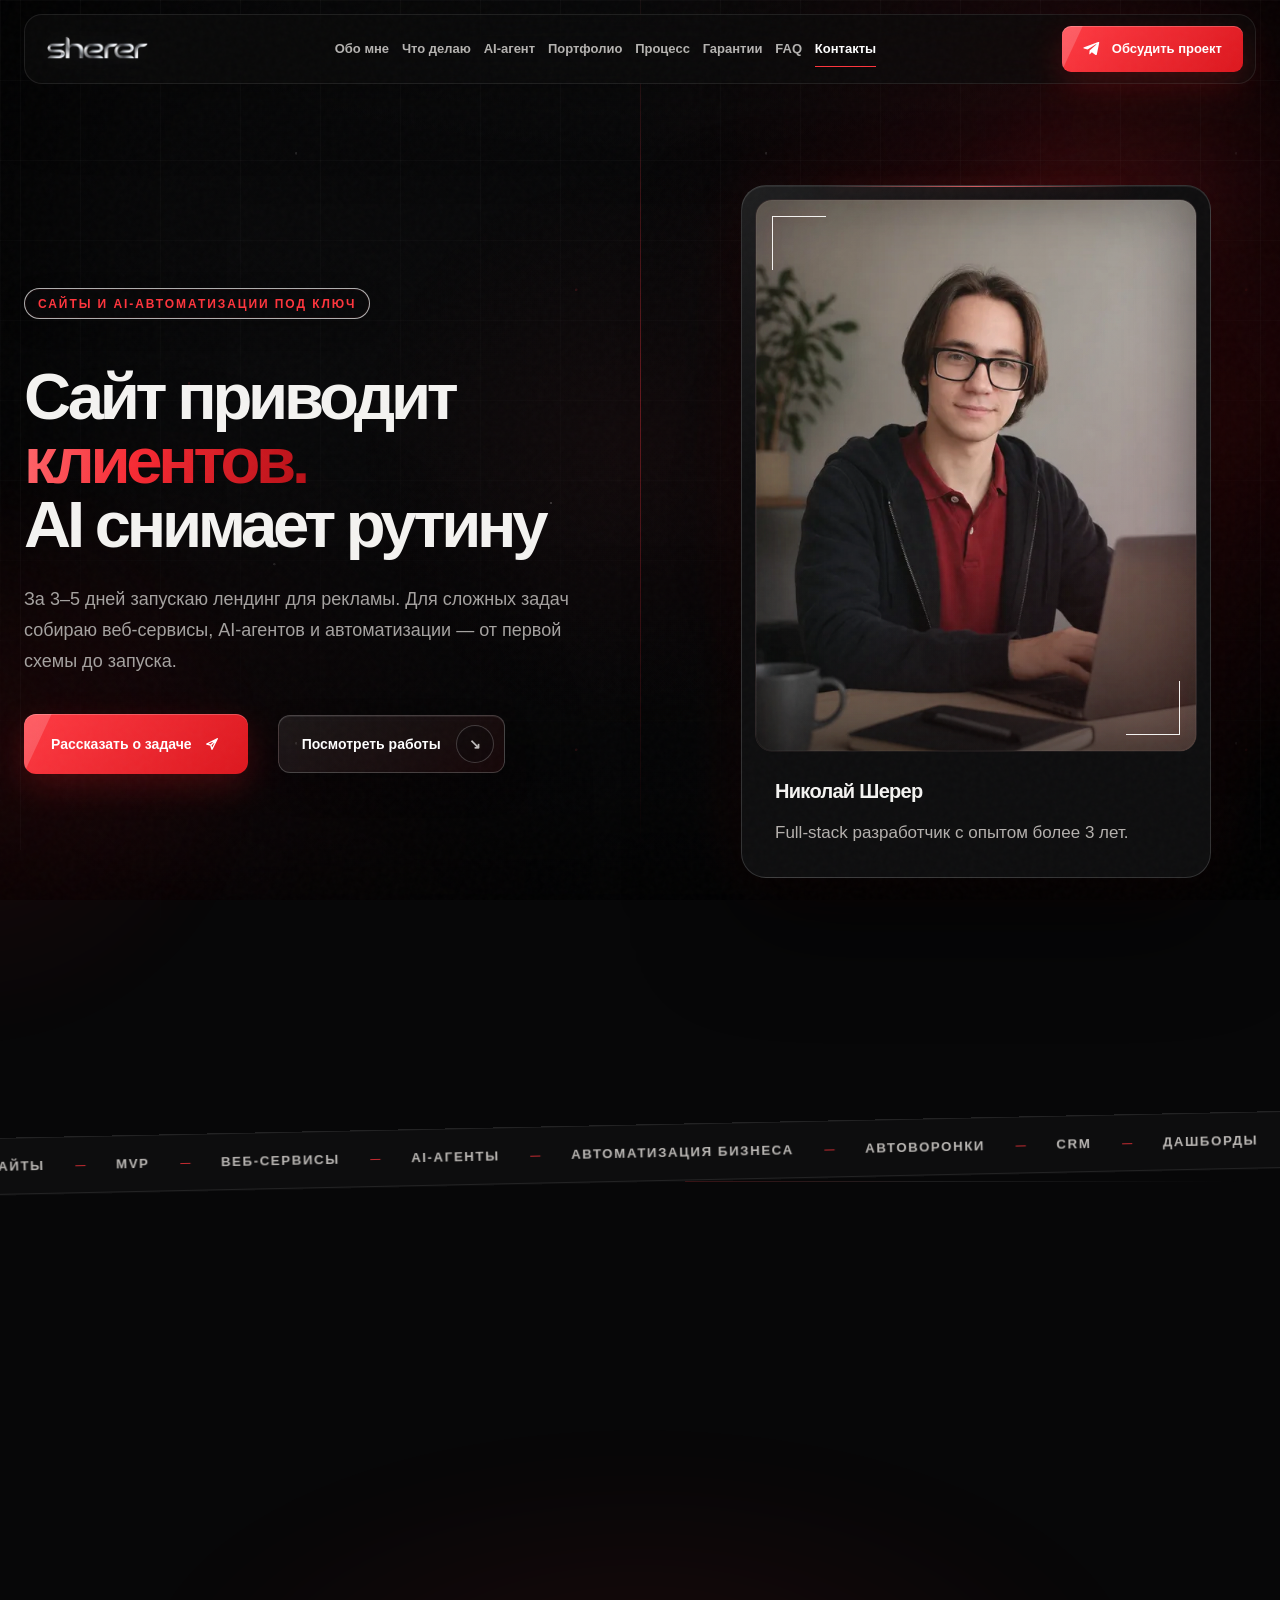
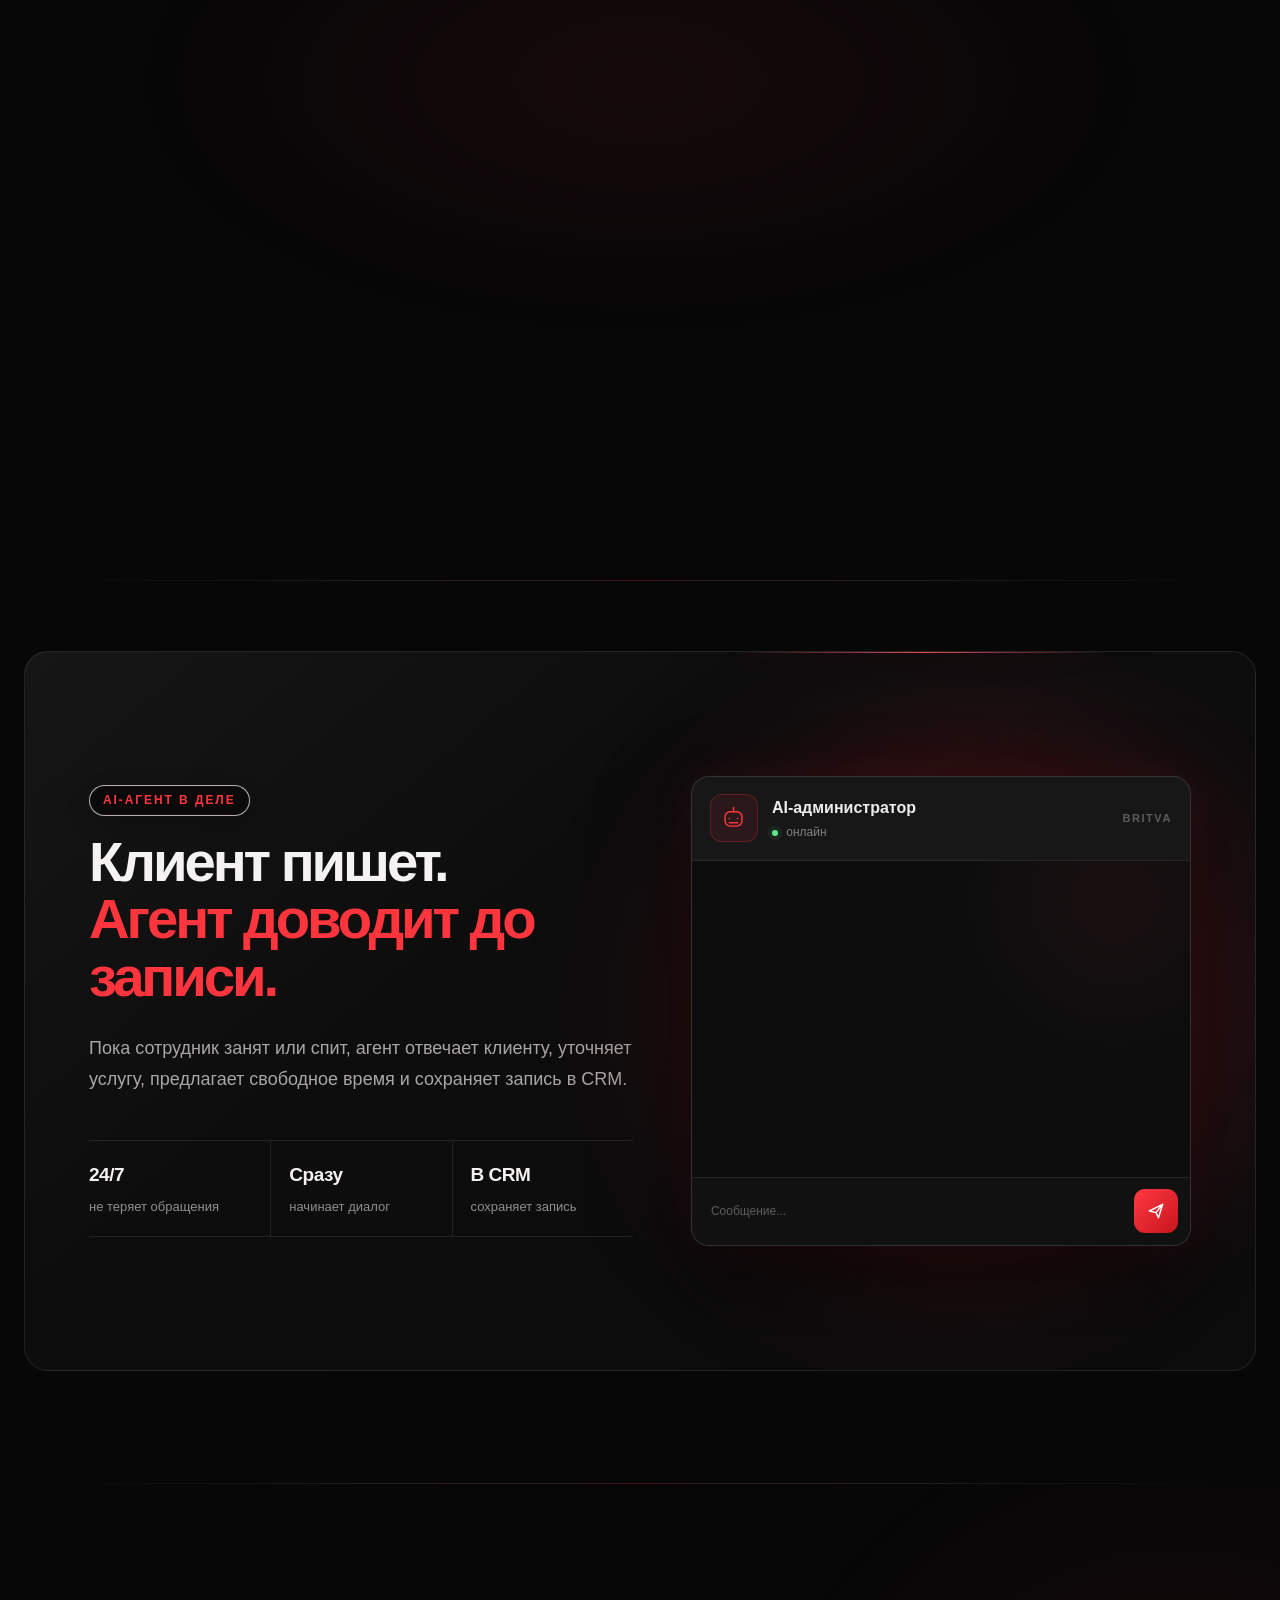
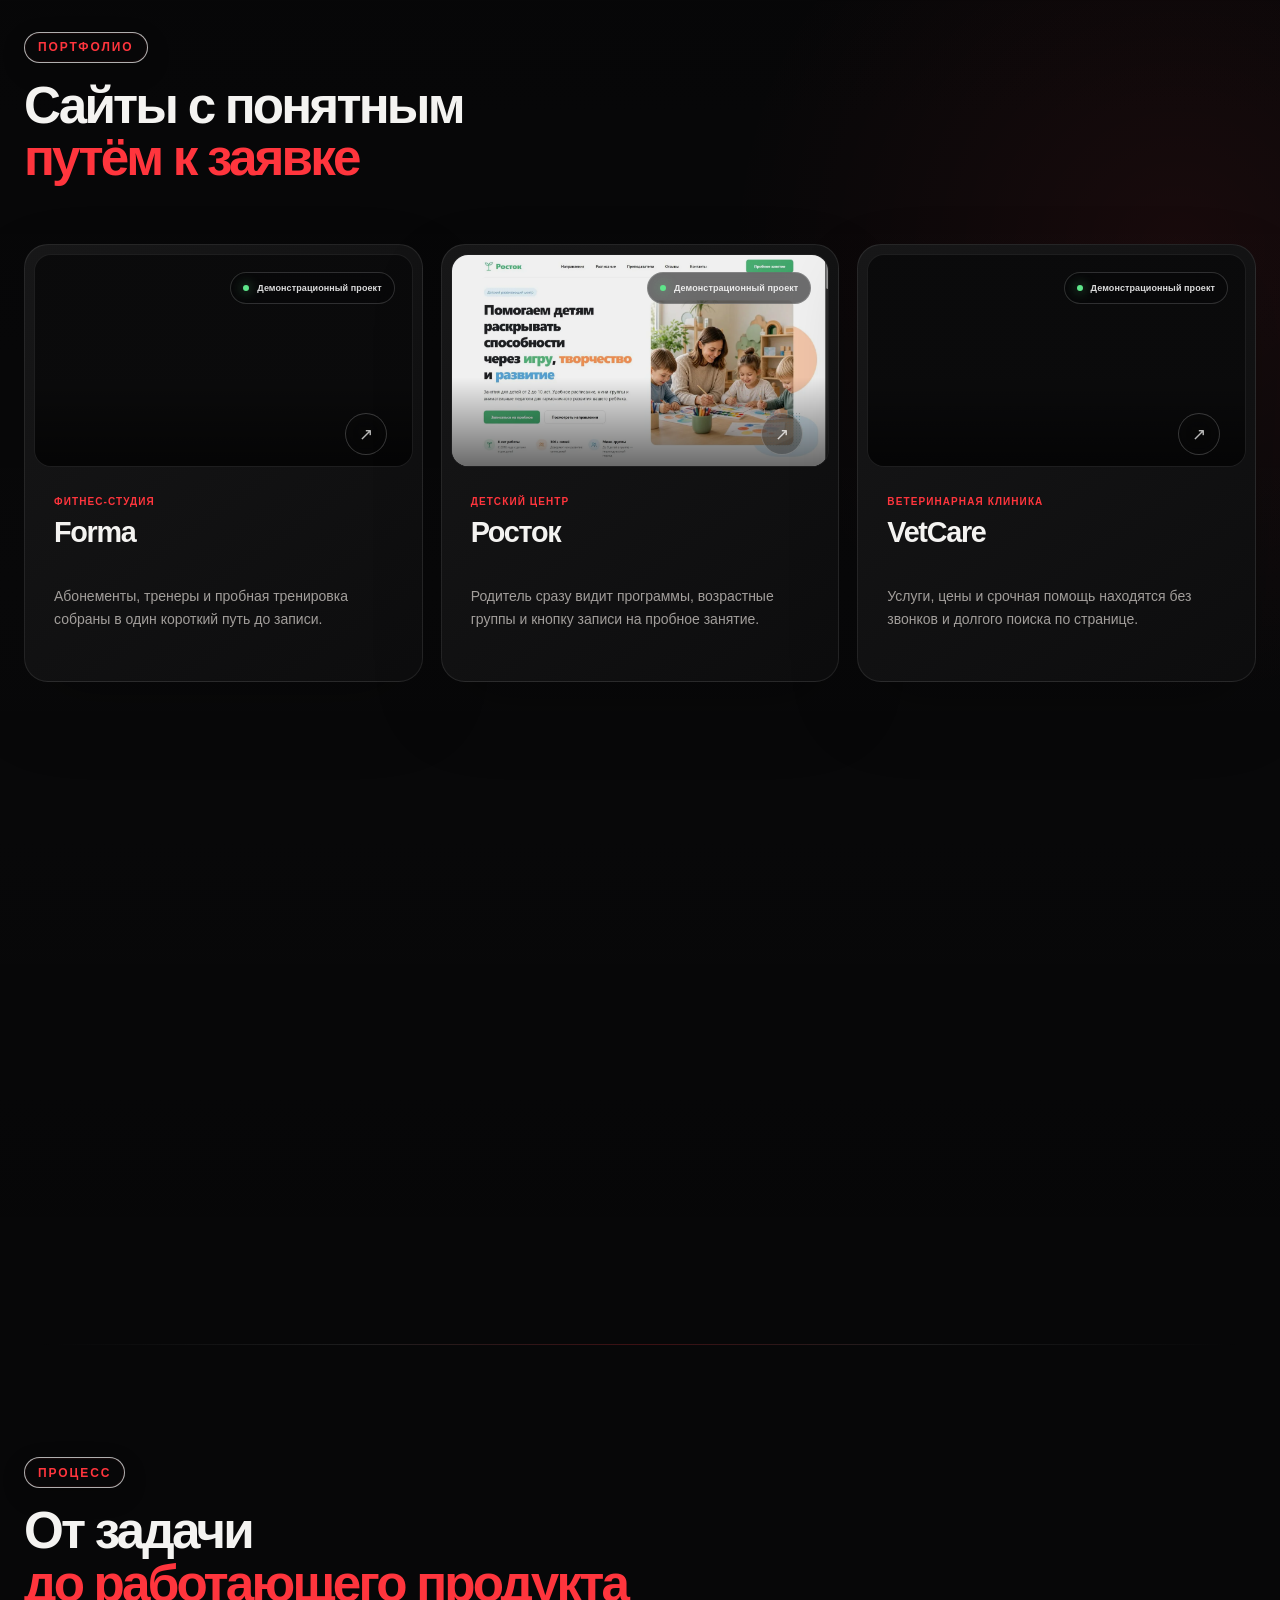
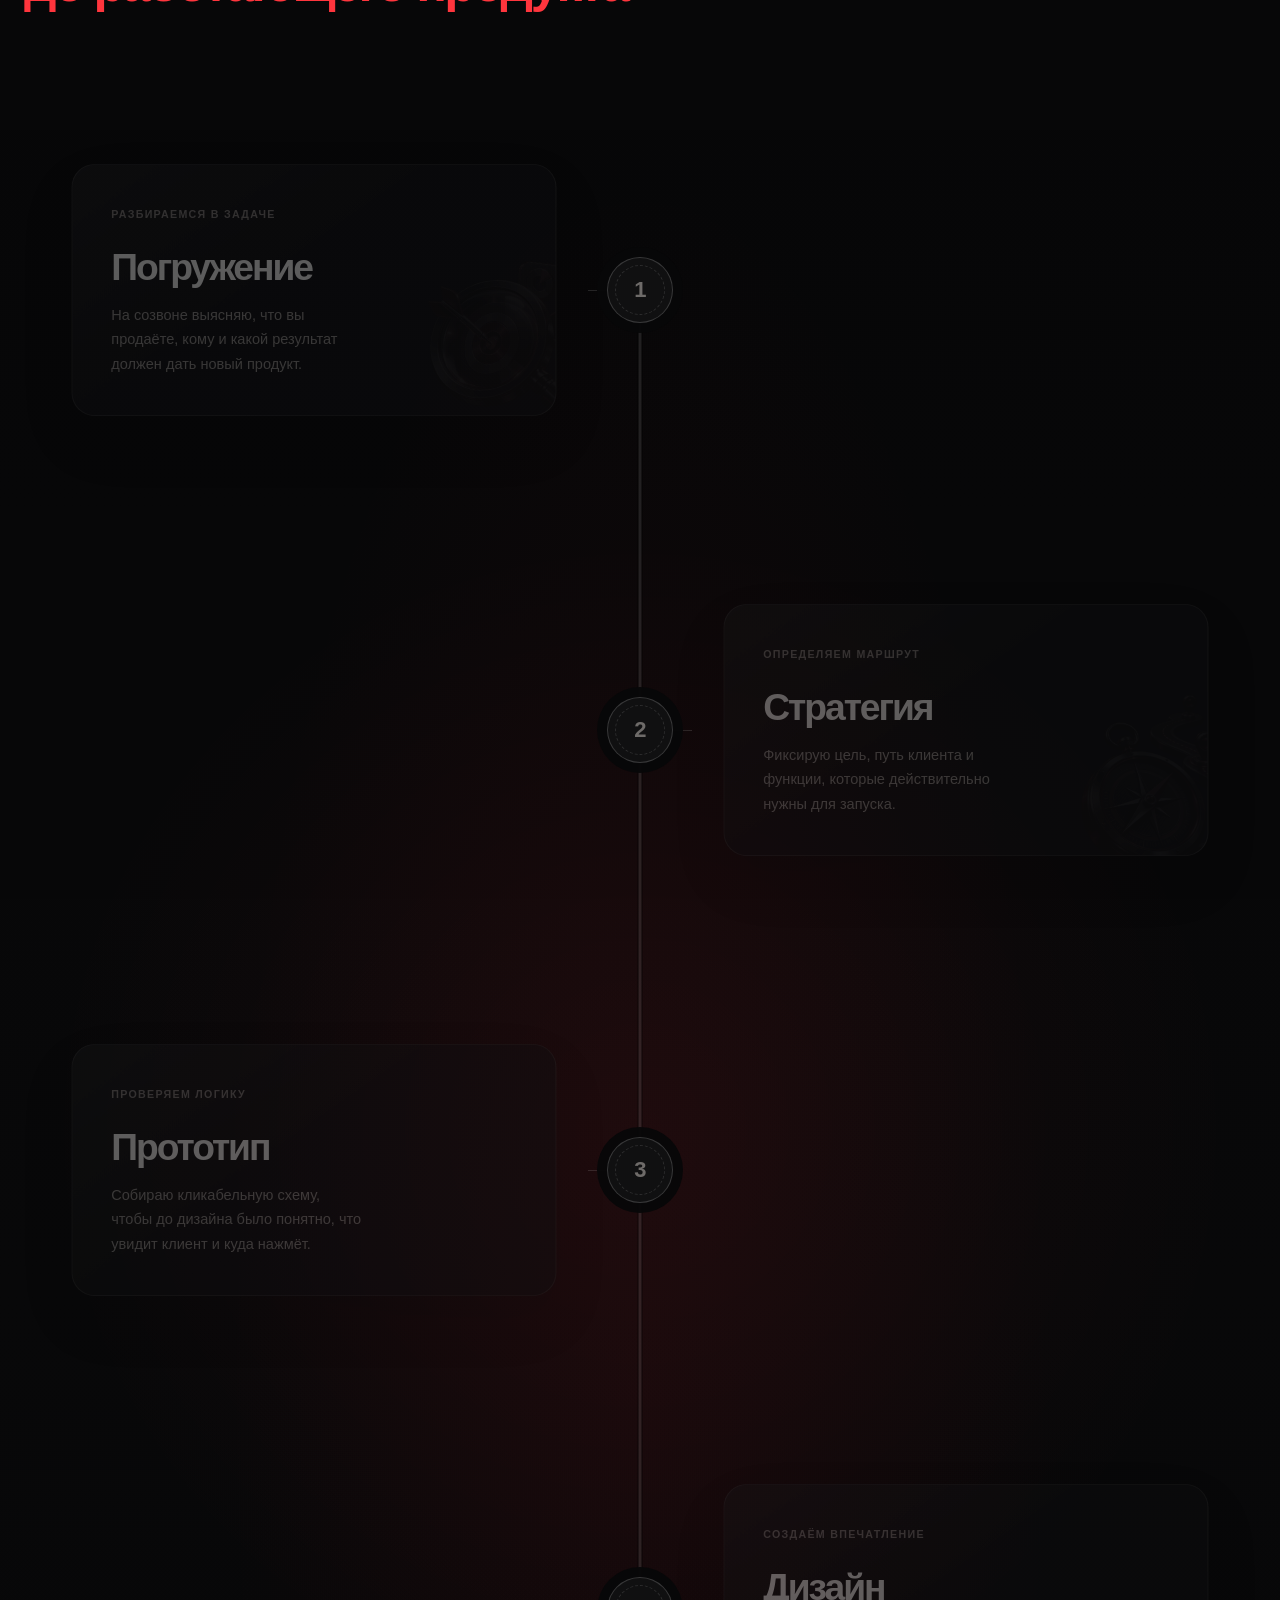
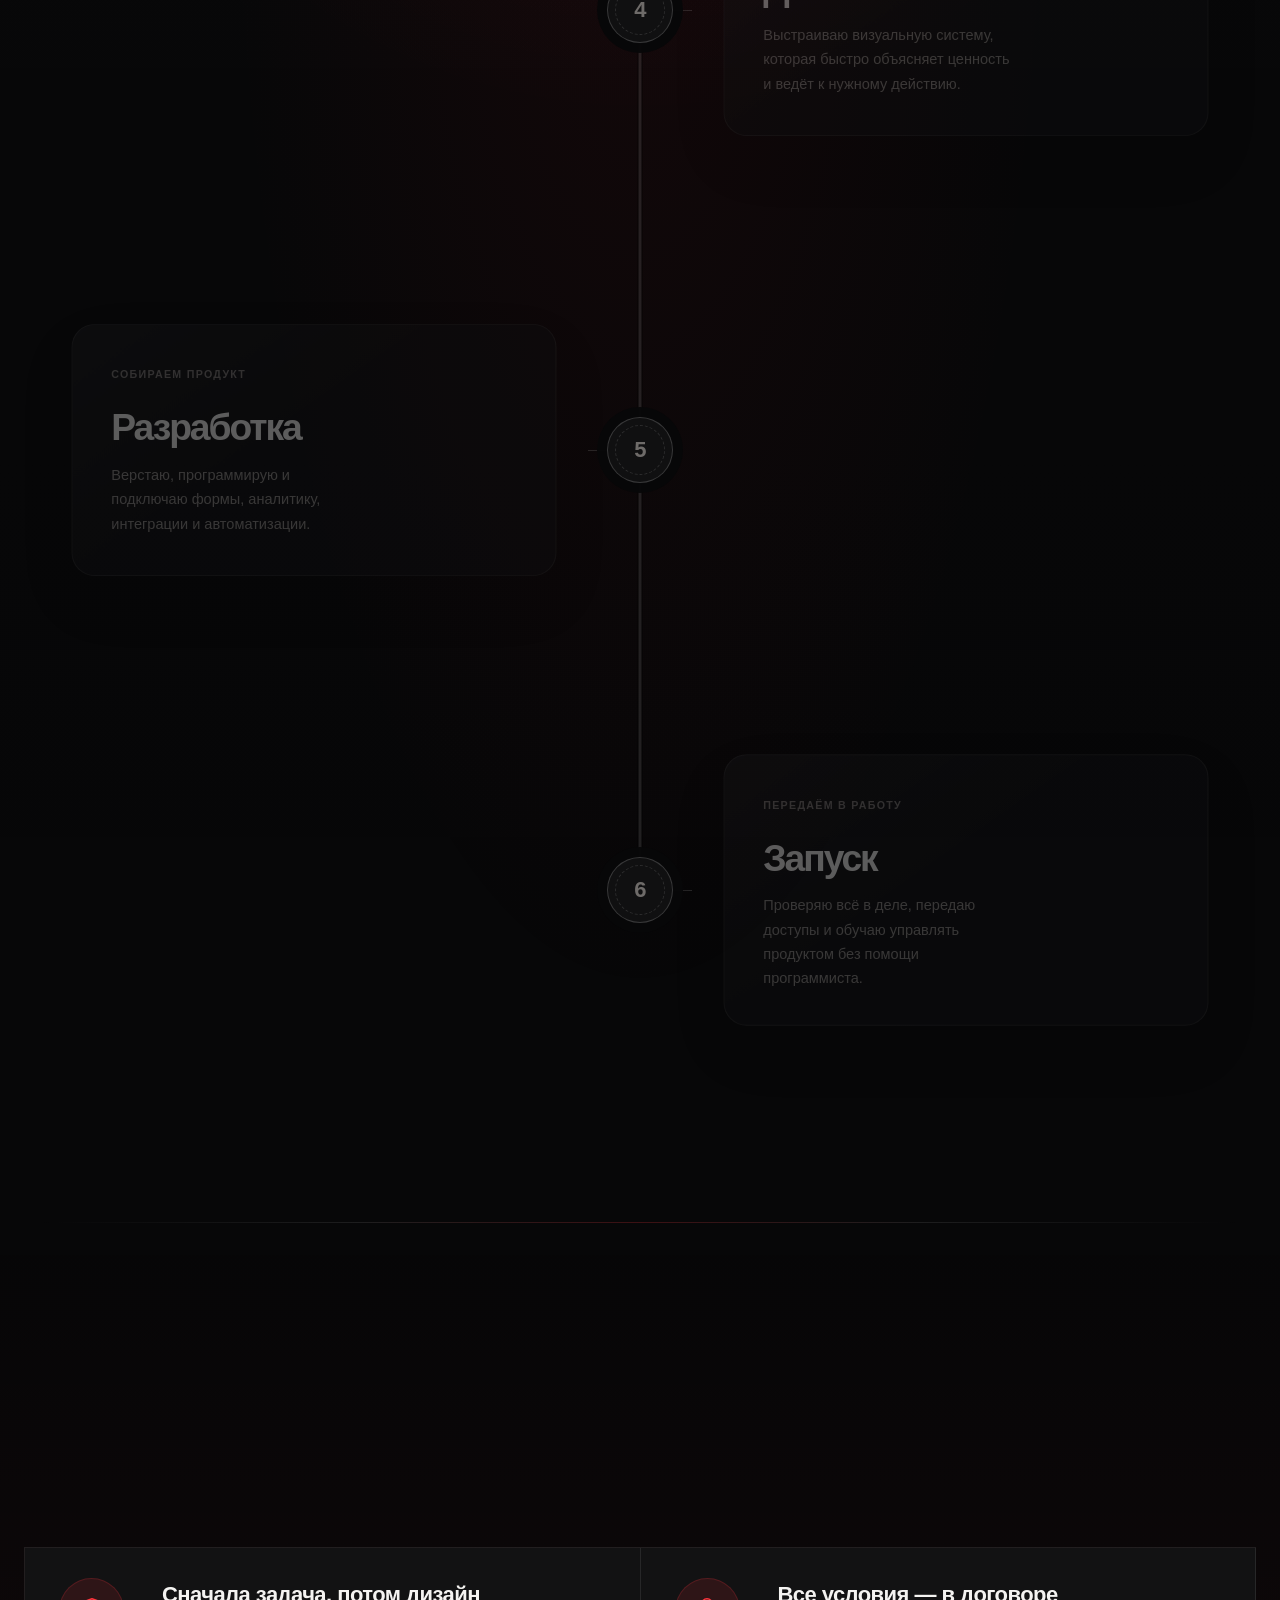
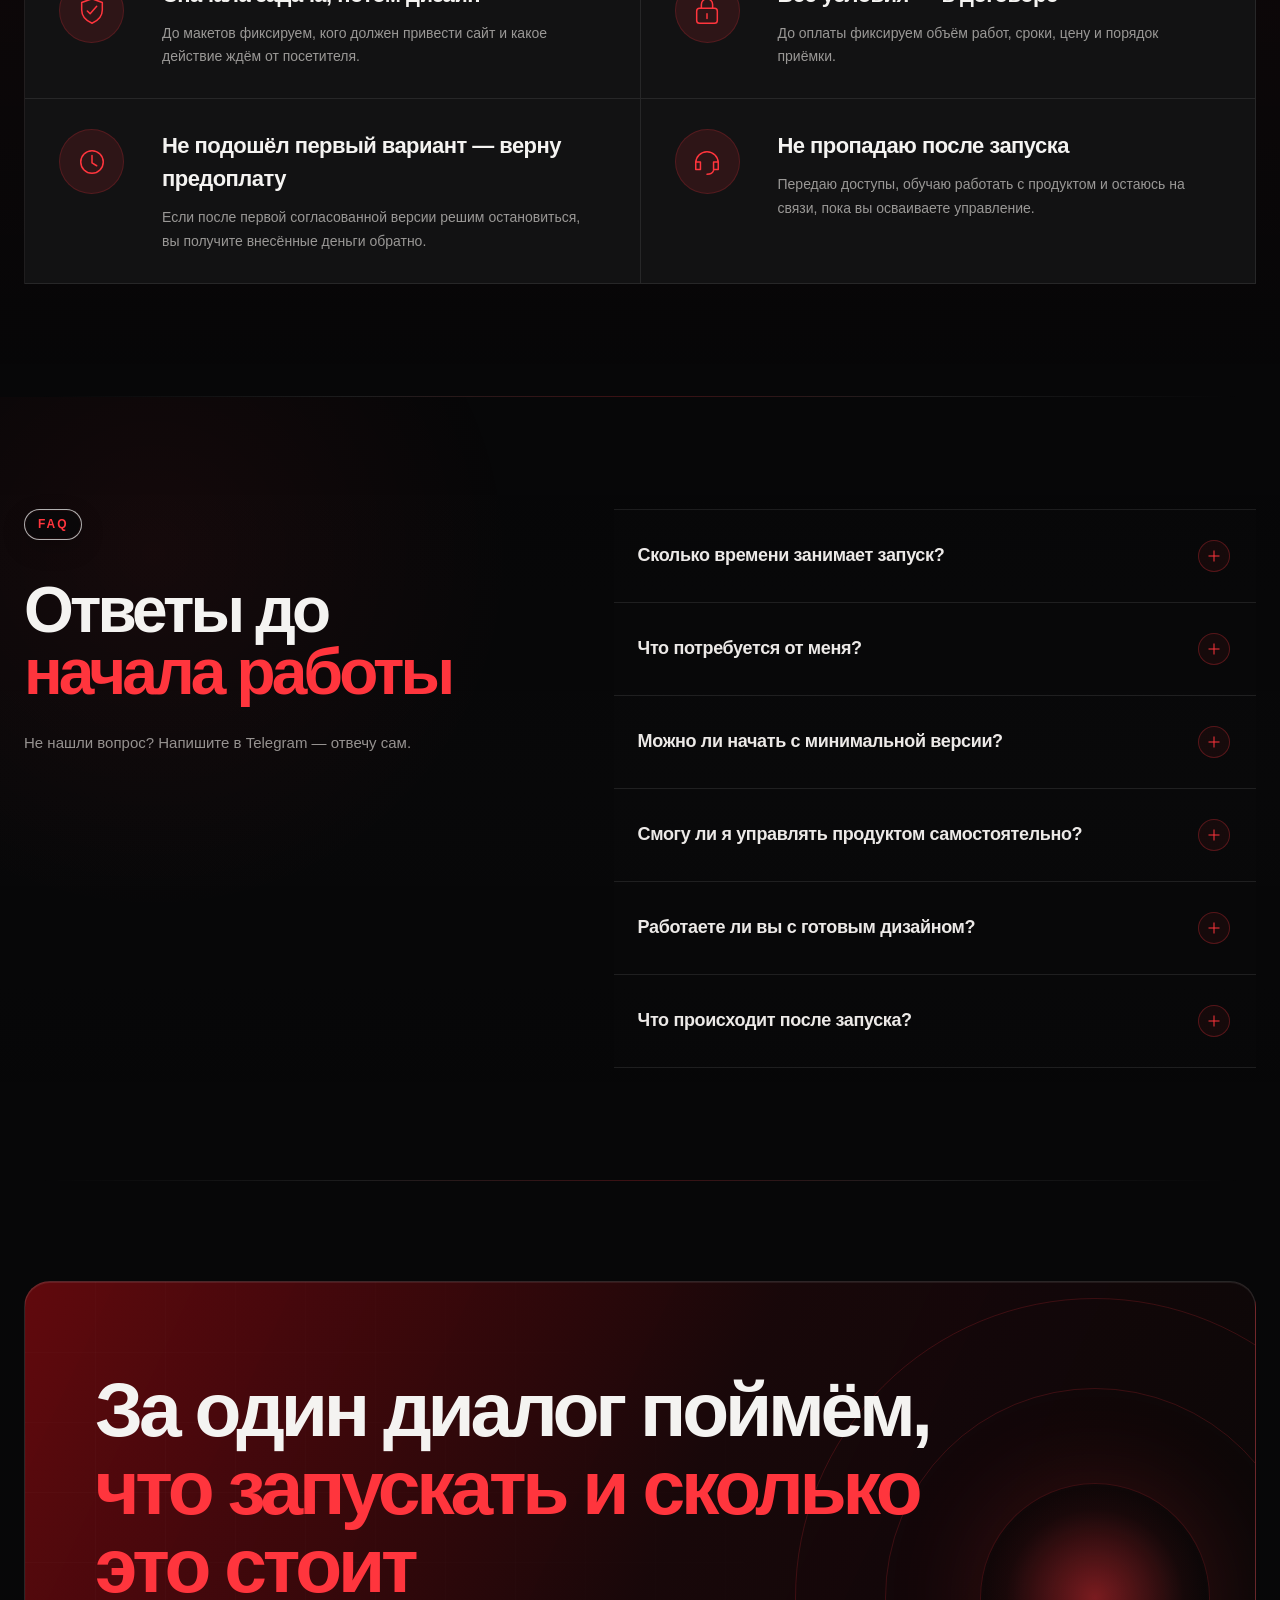
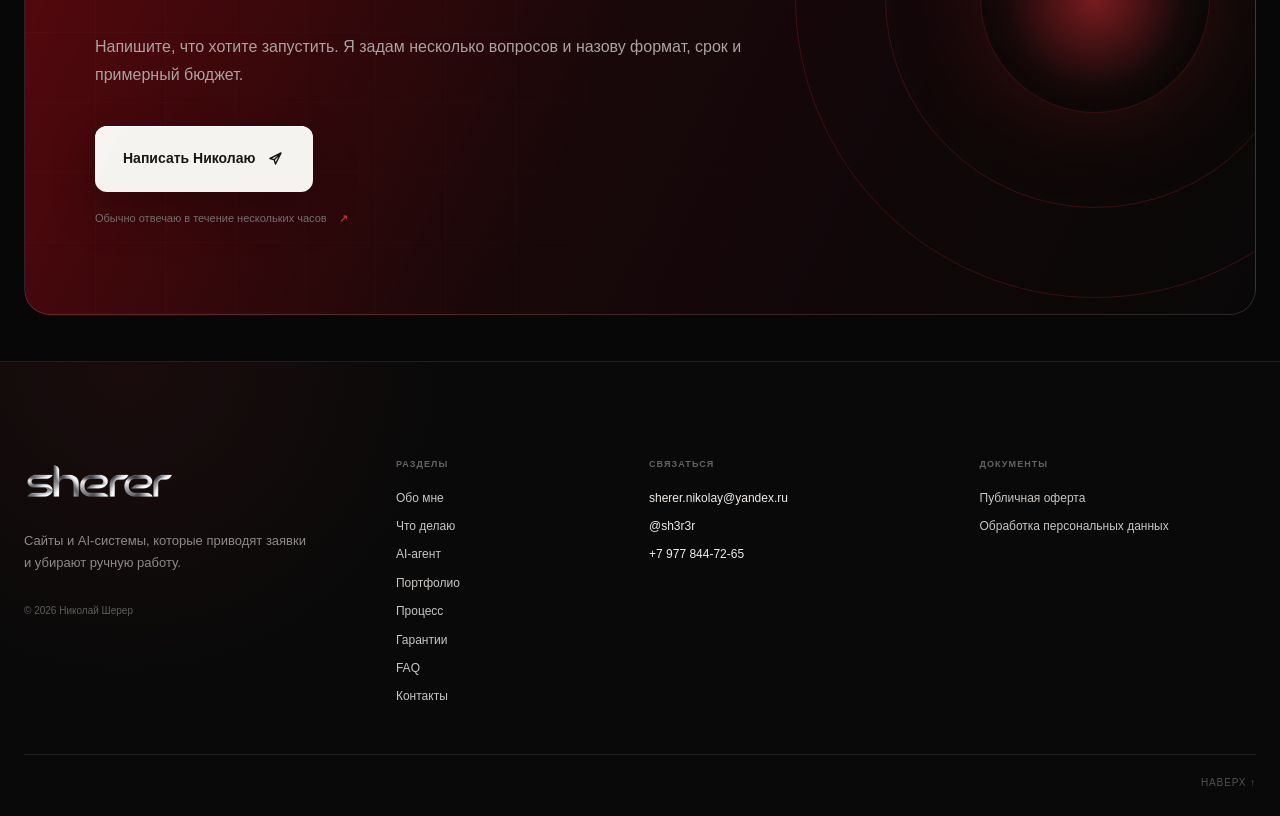
==== commit 08a6964f: "Polish process artwork and interactions" ====
--- a/index.html
+++ b/index.html
@@ -17,8 +17,8 @@
     <title>Николай Шерер — сайты, AI и автоматизации для бизнеса</title>
     <link rel="icon" type="image/png" sizes="64x64" href="assets/favicon-64.png" />
     <link rel="apple-touch-icon" href="assets/apple-touch-icon.png" />
-    <link rel="stylesheet" href="styles.css?v=20260906-1" />
-    <script src="script.js?v=20260906-1" defer></script>
+    <link rel="stylesheet" href="styles.css?v=20260906-2" />
+    <script src="script.js?v=20260906-2" defer></script>
   </head>
 
   <body>
@@ -93,10 +93,7 @@
 
         <div class="container hero-grid">
           <div class="hero-copy">
-            <div class="eyebrow hero-eyebrow reveal">
-              <span class="status-dot"></span>
-              Сайты и AI-автоматизации под ключ
-            </div>
+            <div class="eyebrow hero-eyebrow section-kicker reveal">Сайты и AI-автоматизации под ключ</div>
 
             <h1 id="hero-title" class="reveal" style="--delay: 0.08s">
               Сайт приводит <span>клиентов.</span><br />
@@ -421,56 +418,62 @@
 
             <ol class="scroll-process-list">
               <li class="scroll-process-stage" data-process-stage>
-                <span class="scroll-process-node" aria-hidden="true"><b>01</b></span>
+                <span class="scroll-process-node" aria-hidden="true"><b>1</b></span>
                 <article class="scroll-process-card">
                   <span class="scroll-process-card-label">Разбираемся в задаче</span>
                   <h3>Погружение</h3>
                   <p>На созвоне выясняю, что вы продаёте, кому и какой результат должен дать новый продукт.</p>
+                  <img class="scroll-process-art" src="assets/process-icons/discovery.png" width="640" height="640" loading="lazy" decoding="async" alt="" aria-hidden="true" />
                 </article>
               </li>
 
               <li class="scroll-process-stage" data-process-stage>
-                <span class="scroll-process-node" aria-hidden="true"><b>02</b></span>
+                <span class="scroll-process-node" aria-hidden="true"><b>2</b></span>
                 <article class="scroll-process-card">
                   <span class="scroll-process-card-label">Определяем маршрут</span>
                   <h3>Стратегия</h3>
                   <p>Фиксирую цель, путь клиента и функции, которые действительно нужны для запуска.</p>
+                  <img class="scroll-process-art" src="assets/process-icons/strategy.png" width="640" height="640" loading="lazy" decoding="async" alt="" aria-hidden="true" />
                 </article>
               </li>
 
               <li class="scroll-process-stage" data-process-stage>
-                <span class="scroll-process-node" aria-hidden="true"><b>03</b></span>
+                <span class="scroll-process-node" aria-hidden="true"><b>3</b></span>
                 <article class="scroll-process-card">
                   <span class="scroll-process-card-label">Проверяем логику</span>
                   <h3>Прототип</h3>
                   <p>Собираю кликабельную схему, чтобы до дизайна было понятно, что увидит клиент и куда нажмёт.</p>
+                  <img class="scroll-process-art" src="assets/process-icons/prototype.png" width="640" height="640" loading="lazy" decoding="async" alt="" aria-hidden="true" />
                 </article>
               </li>
 
               <li class="scroll-process-stage" data-process-stage>
-                <span class="scroll-process-node" aria-hidden="true"><b>04</b></span>
+                <span class="scroll-process-node" aria-hidden="true"><b>4</b></span>
                 <article class="scroll-process-card">
                   <span class="scroll-process-card-label">Создаём впечатление</span>
                   <h3>Дизайн</h3>
                   <p>Выстраиваю визуальную систему, которая быстро объясняет ценность и ведёт к нужному действию.</p>
+                  <img class="scroll-process-art" src="assets/process-icons/design.png" width="640" height="640" loading="lazy" decoding="async" alt="" aria-hidden="true" />
                 </article>
               </li>
 
               <li class="scroll-process-stage" data-process-stage>
-                <span class="scroll-process-node" aria-hidden="true"><b>05</b></span>
+                <span class="scroll-process-node" aria-hidden="true"><b>5</b></span>
                 <article class="scroll-process-card">
                   <span class="scroll-process-card-label">Собираем продукт</span>
                   <h3>Разработка</h3>
                   <p>Верстаю, программирую и подключаю формы, аналитику, интеграции и автоматизации.</p>
+                  <img class="scroll-process-art" src="assets/process-icons/development.png" width="640" height="640" loading="lazy" decoding="async" alt="" aria-hidden="true" />
                 </article>
               </li>
 
               <li class="scroll-process-stage" data-process-stage>
-                <span class="scroll-process-node" aria-hidden="true"><b>06</b></span>
+                <span class="scroll-process-node" aria-hidden="true"><b>6</b></span>
                 <article class="scroll-process-card">
                   <span class="scroll-process-card-label">Передаём в работу</span>
                   <h3>Запуск</h3>
                   <p>Проверяю всё в деле, передаю доступы и обучаю управлять продуктом без помощи программиста.</p>
+                  <img class="scroll-process-art" src="assets/process-icons/launch.png" width="640" height="640" loading="lazy" decoding="async" alt="" aria-hidden="true" />
                 </article>
               </li>
             </ol>
@@ -531,7 +534,6 @@
           <div class="contact-card reveal">
             <div class="contact-grid" aria-hidden="true"></div>
             <div class="contact-orb" aria-hidden="true"></div>
-            <span class="contact-label"><i></i> Коротко опишите задачу</span>
             <h2 id="contact-title">За один диалог поймём,<br /><em>что запускать и сколько это стоит</em></h2>
             <p>Напишите, что хотите запустить. Я задам несколько вопросов и назову формат, срок и примерный бюджет.</p>
             <a
--- a/styles.css
+++ b/styles.css
@@ -6207,6 +6207,7 @@
 }
 
 .faq-list details {
+  overflow: clip;
   border-bottom: 1px solid var(--line);
   background: rgba(255, 255, 255, 0.006);
   transition: background 0.3s ease;
@@ -6272,6 +6273,14 @@
   color: #999694;
   font-size: 14px;
   line-height: 1.75;
+  opacity: 0;
+  transform: translateY(-8px);
+  transition: opacity 0.32s ease, transform 0.38s var(--ease);
+}
+
+.faq-list details[open]:not(.is-closing) p {
+  opacity: 1;
+  transform: translateY(0);
 }
 
 .site-footer {
@@ -6668,12 +6677,14 @@
   display: grid;
   width: 38px;
   height: 38px;
+  border: 1px solid rgba(255, 255, 255, 0.28);
   border-radius: 50%;
   color: #fff;
-  background: linear-gradient(135deg, #ff4e55, #cf121b);
-  box-shadow: 0 9px 24px rgba(229, 31, 40, 0.3);
+  background: rgba(9, 9, 10, 0.42);
+  box-shadow: none;
+  opacity: 0.72;
   place-items: center;
-  transition: transform 0.4s var(--ease), box-shadow 0.35s ease;
+  transition: opacity 0.35s ease, transform 0.4s var(--ease), border-color 0.35s ease, background 0.35s ease, box-shadow 0.35s ease;
 }
 
 .hero-work-link:hover {
@@ -6684,7 +6695,10 @@
 }
 
 .hero-work-link:hover span {
-  box-shadow: 0 11px 28px rgba(229, 31, 40, 0.46);
+  border-color: transparent;
+  background: linear-gradient(135deg, #ff454c, #e51f28);
+  box-shadow: 0 11px 28px rgba(229, 31, 40, 0.46), 0 0 22px rgba(255, 53, 61, 0.24);
+  opacity: 1;
   transform: rotate(-45deg) scale(1.06);
 }
 
@@ -7066,7 +7080,7 @@
 
 .scroll-process-list {
   position: relative;
-  z-index: 2;
+  z-index: 3;
   margin: 0;
   padding: 0;
   list-style: none;
@@ -7074,7 +7088,7 @@
 
 .scroll-process-rail {
   position: absolute;
-  z-index: 3;
+  z-index: 1;
   top: var(--process-rail-start);
   left: 50%;
   width: 3px;
@@ -7205,8 +7219,9 @@
 .scroll-process-node b {
   position: relative;
   z-index: 1;
-  font-size: 13px;
-  letter-spacing: 0.08em;
+  font-size: 22px;
+  line-height: 1;
+  letter-spacing: -0.04em;
 }
 
 .scroll-process-stage.is-reached .scroll-process-node {
@@ -7229,7 +7244,7 @@
 .scroll-process-card {
   position: relative;
   width: min(100%, 500px);
-  min-height: 235px;
+  min-height: 260px;
   padding: 38px 40px 36px;
   overflow: hidden;
   border: 1px solid rgba(255, 255, 255, 0.09);
@@ -7239,6 +7254,7 @@
     #101011;
   box-shadow: 0 26px 60px rgba(0, 0, 0, 0.24);
   opacity: 0.36;
+  isolation: isolate;
   transition: opacity 0.65s ease, transform 0.7s var(--ease), border-color 0.55s ease, background 0.55s ease, box-shadow 0.65s ease;
 }
 
@@ -7284,15 +7300,15 @@
   transform: translateX(24px) scale(0.97);
 }
 
-.scroll-process-card > * {
+.scroll-process-card > *:not(.scroll-process-art) {
   position: relative;
-  z-index: 1;
+  z-index: 2;
 }
 
 .scroll-process-card-label {
   display: inline-flex;
   align-items: center;
-  gap: 9px;
+  gap: 0;
   color: #7f7b79;
   font-size: 11px;
   font-weight: 780;
@@ -7301,15 +7317,6 @@
   transition: color 0.5s ease;
 }
 
-.scroll-process-card-label::before {
-  width: 6px;
-  height: 6px;
-  border-radius: 50%;
-  content: "";
-  background: currentColor;
-  box-shadow: 0 0 12px currentColor;
-}
-
 .scroll-process-card h3 {
   margin: 25px 0 17px;
   font-size: clamp(32px, 3vw, 46px);
@@ -7318,12 +7325,45 @@
 }
 
 .scroll-process-card p {
-  max-width: 420px;
+  max-width: 260px;
   margin: 0;
   color: #918e8b;
   font-size: 15px;
   line-height: 1.68;
   transition: color 0.5s ease;
+}
+
+.scroll-process-art {
+  --art-rotate: -5deg;
+  position: absolute;
+  z-index: 1;
+  right: -65px;
+  bottom: -42px;
+  width: 245px;
+  height: 245px;
+  object-fit: contain;
+  opacity: 0.1;
+  filter: grayscale(0.5) saturate(0.55) brightness(0.7);
+  pointer-events: none;
+  transform: translate(22px, 18px) rotate(var(--art-rotate)) scale(0.88);
+  transform-origin: 58% 62%;
+  transition: opacity 0.7s ease, filter 0.7s ease, transform 0.9s var(--ease);
+}
+
+.scroll-process-stage:nth-child(even) .scroll-process-art {
+  --art-rotate: 5deg;
+}
+
+.scroll-process-stage.is-reached .scroll-process-art {
+  opacity: 0.3;
+  filter: grayscale(0.2) saturate(0.82) brightness(0.8);
+  transform: translate(9px, 8px) rotate(var(--art-rotate)) scale(0.94);
+}
+
+.scroll-process-stage.is-current .scroll-process-art {
+  opacity: 0.92;
+  filter: drop-shadow(0 18px 24px rgba(0, 0, 0, 0.42)) saturate(1.08) brightness(0.96);
+  transform: translate(0, 0) rotate(var(--art-rotate)) scale(1);
 }
 
 .scroll-process-stage.is-reached .scroll-process-card {
@@ -7394,6 +7434,10 @@
     box-shadow: 0 0 0 7px rgba(8, 8, 9, 0.96);
   }
 
+  .scroll-process-node b {
+    font-size: 19px;
+  }
+
   .scroll-process-stage.is-reached .scroll-process-node,
   .scroll-process-stage.is-current .scroll-process-node {
     box-shadow: 0 0 0 7px rgba(8, 8, 9, 0.96), 0 0 26px rgba(255, 53, 61, 0.38);
@@ -7403,7 +7447,7 @@
   .scroll-process-stage:nth-child(even) .scroll-process-card {
     grid-column: 2;
     width: 100%;
-    min-height: 230px;
+    min-height: 250px;
     padding: 30px 27px;
     justify-self: stretch;
     transform: translateY(14px) scale(0.98);
@@ -7420,8 +7464,20 @@
   }
 
   .scroll-process-card p {
+    max-width: 72%;
     font-size: 14px;
     line-height: 1.62;
+  }
+
+  .scroll-process-art {
+    right: -50px;
+    bottom: -30px;
+    width: 165px;
+    height: 165px;
+  }
+
+  .scroll-process-stage.is-current .scroll-process-art {
+    opacity: 0.68;
   }
 }
 
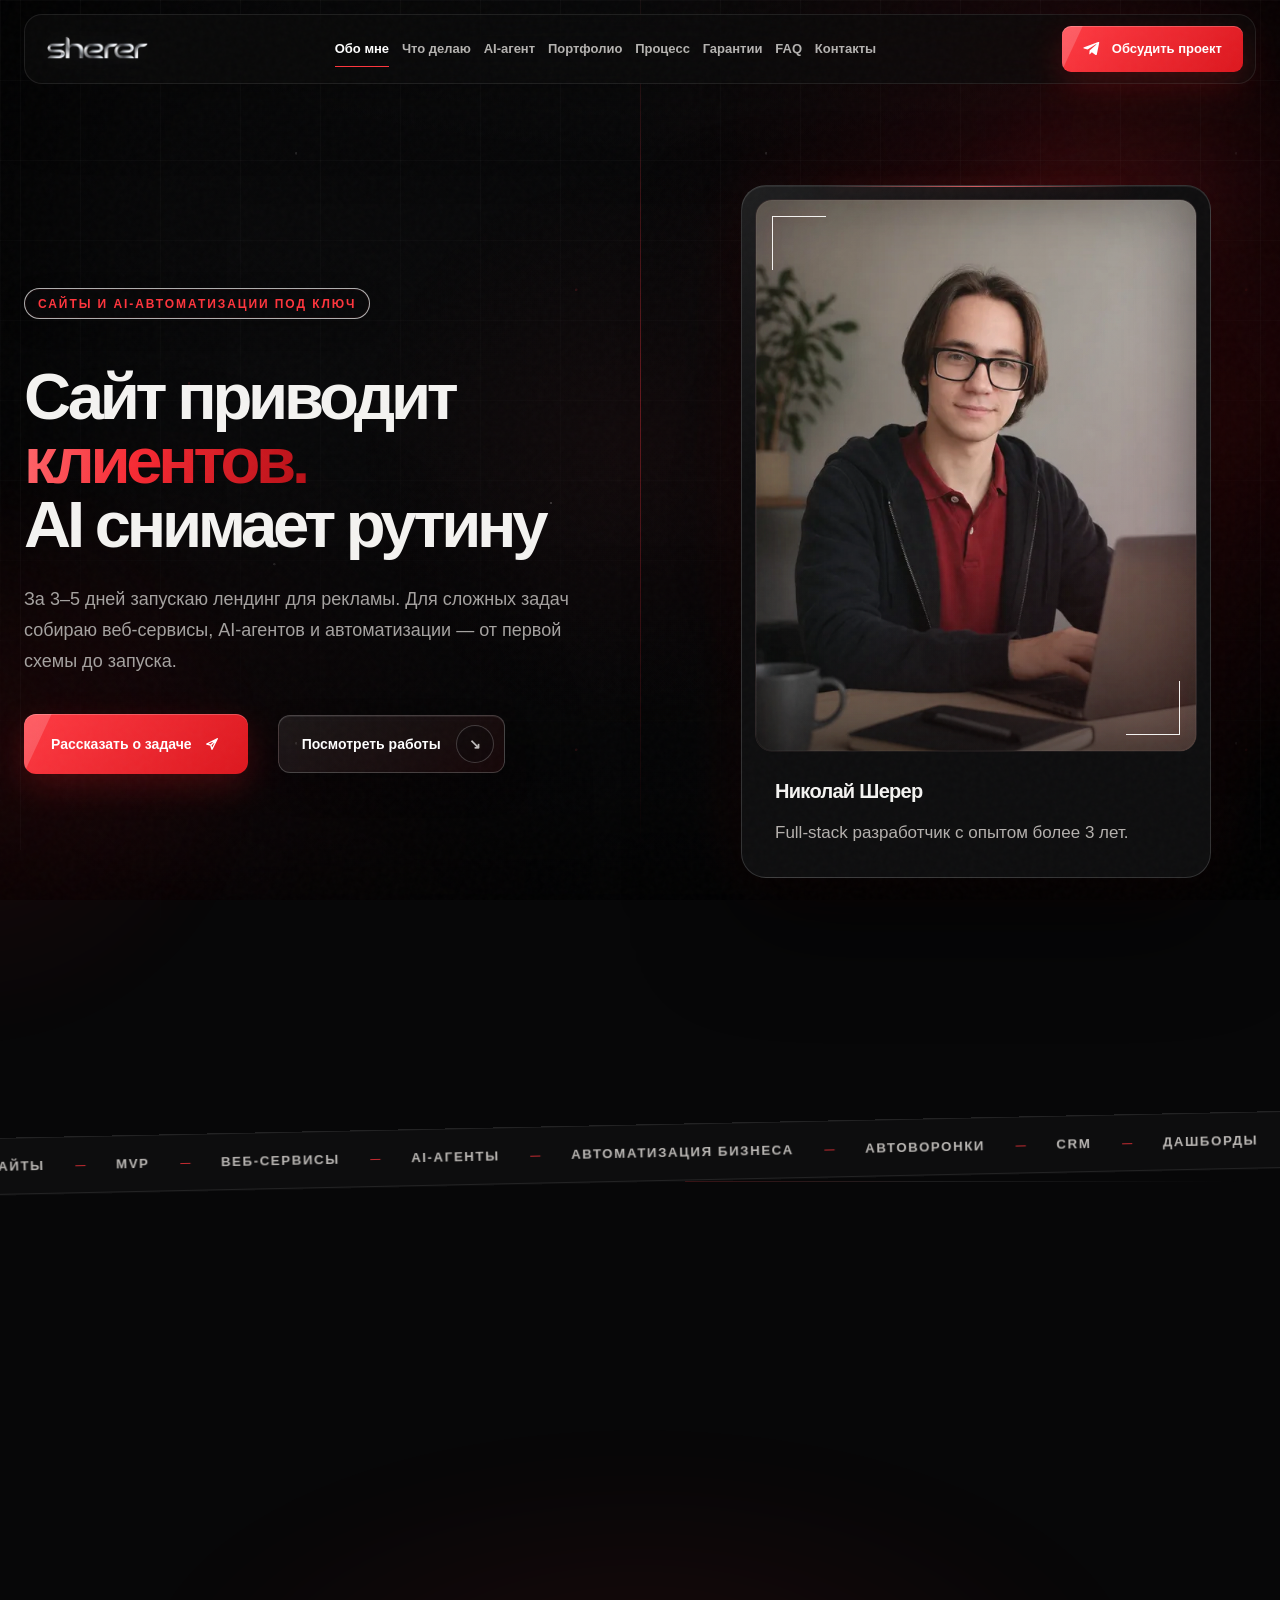
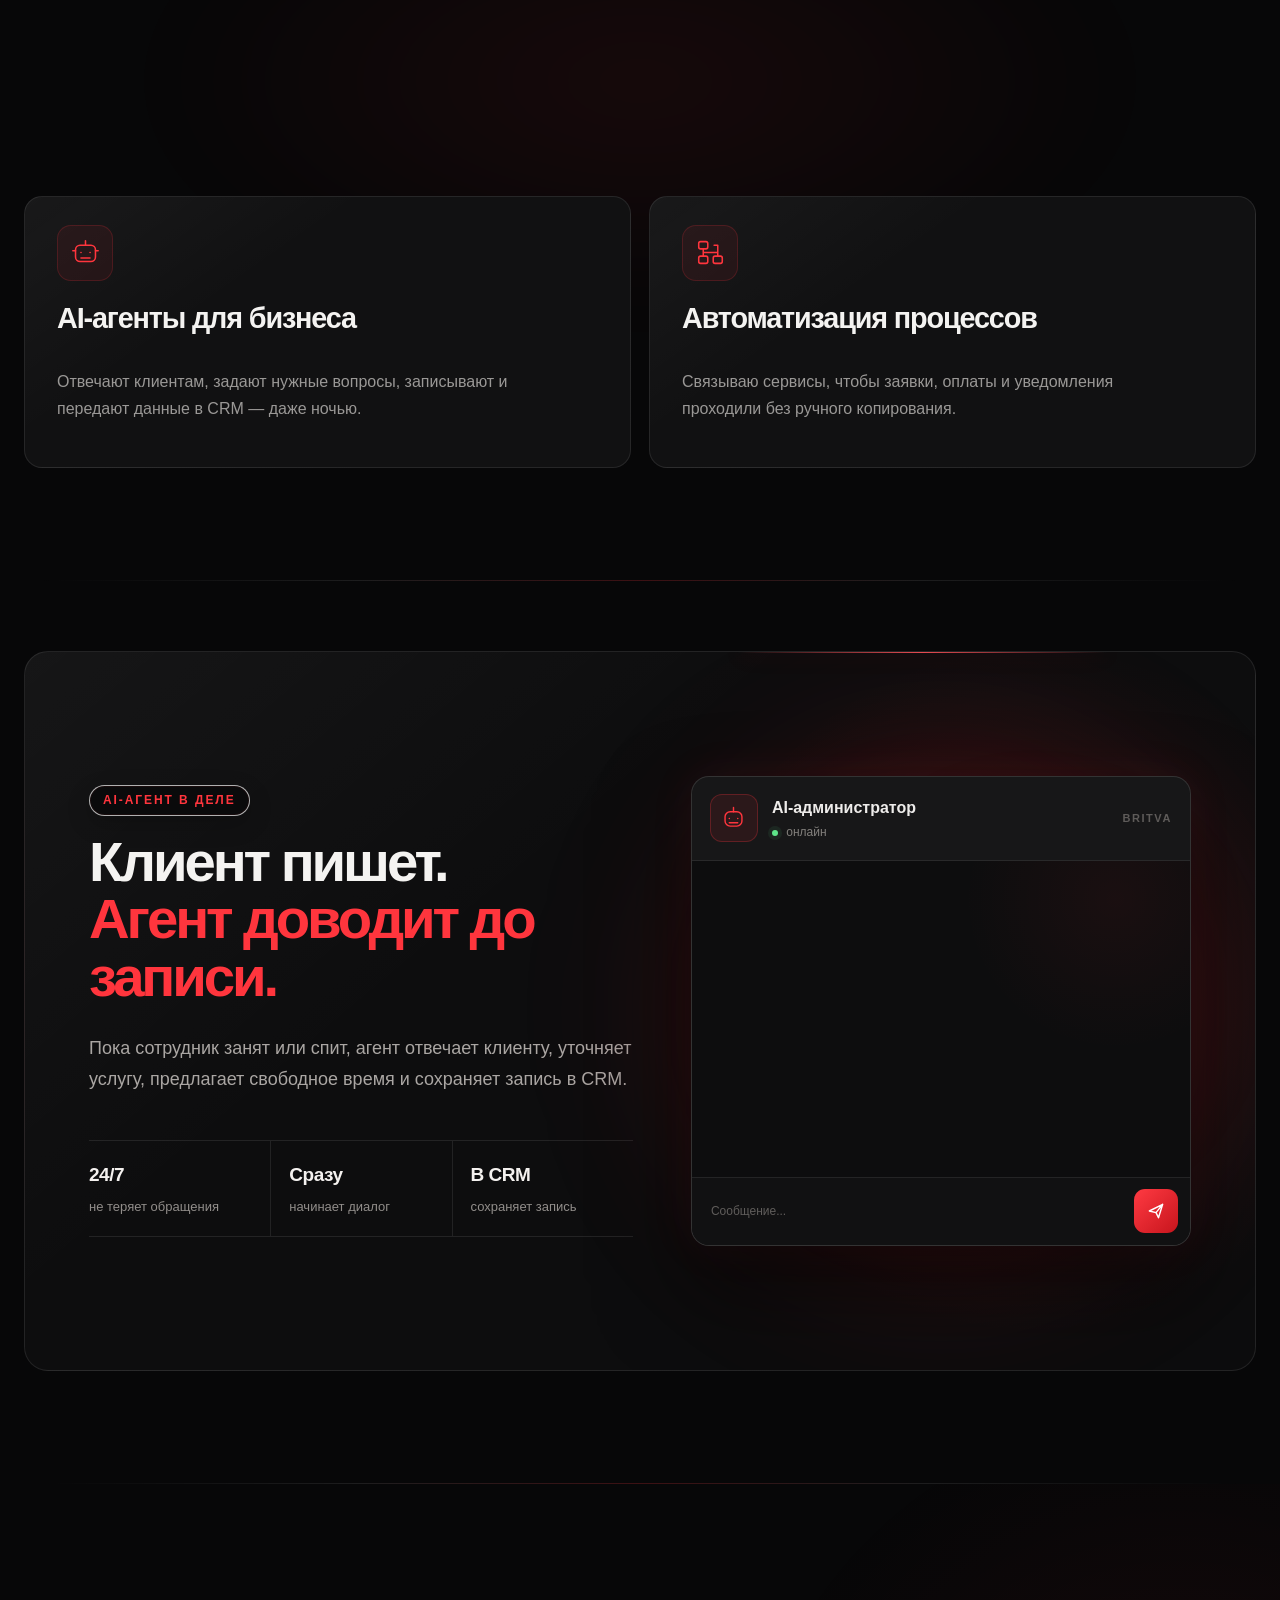
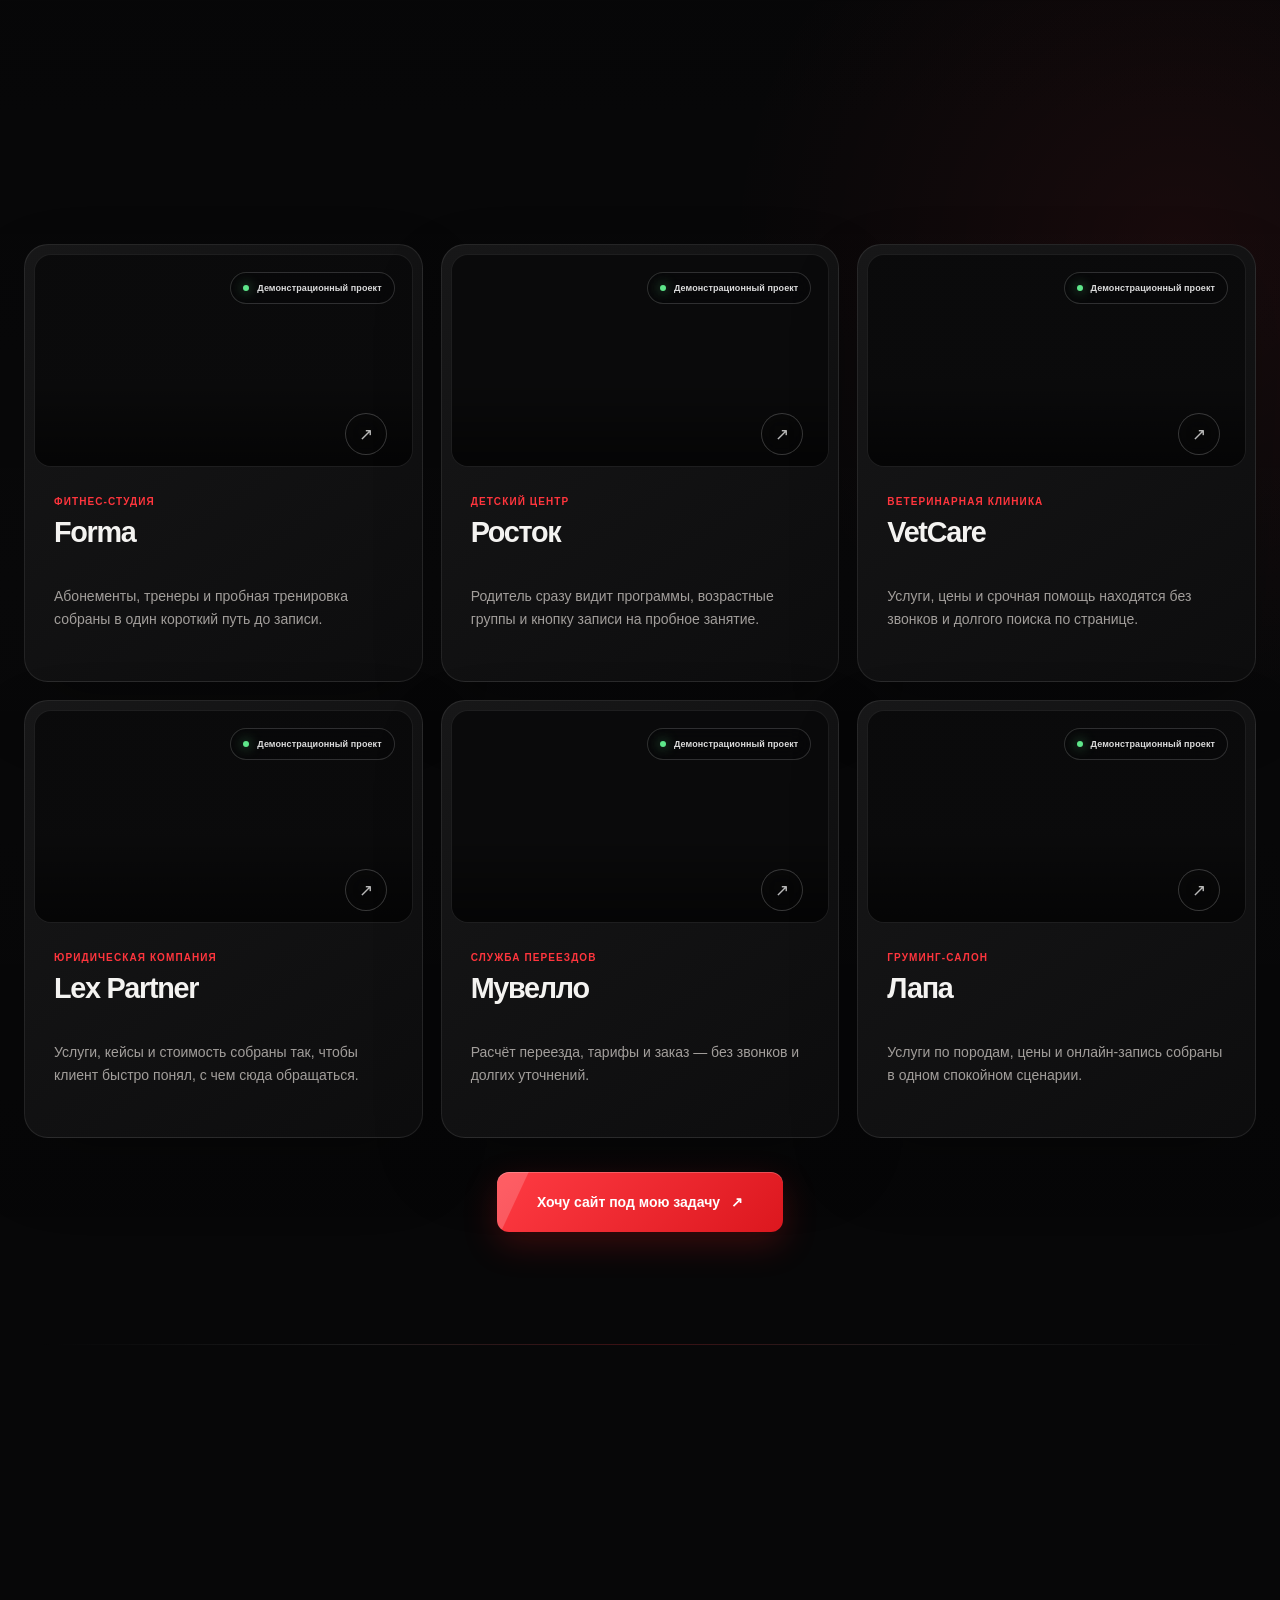
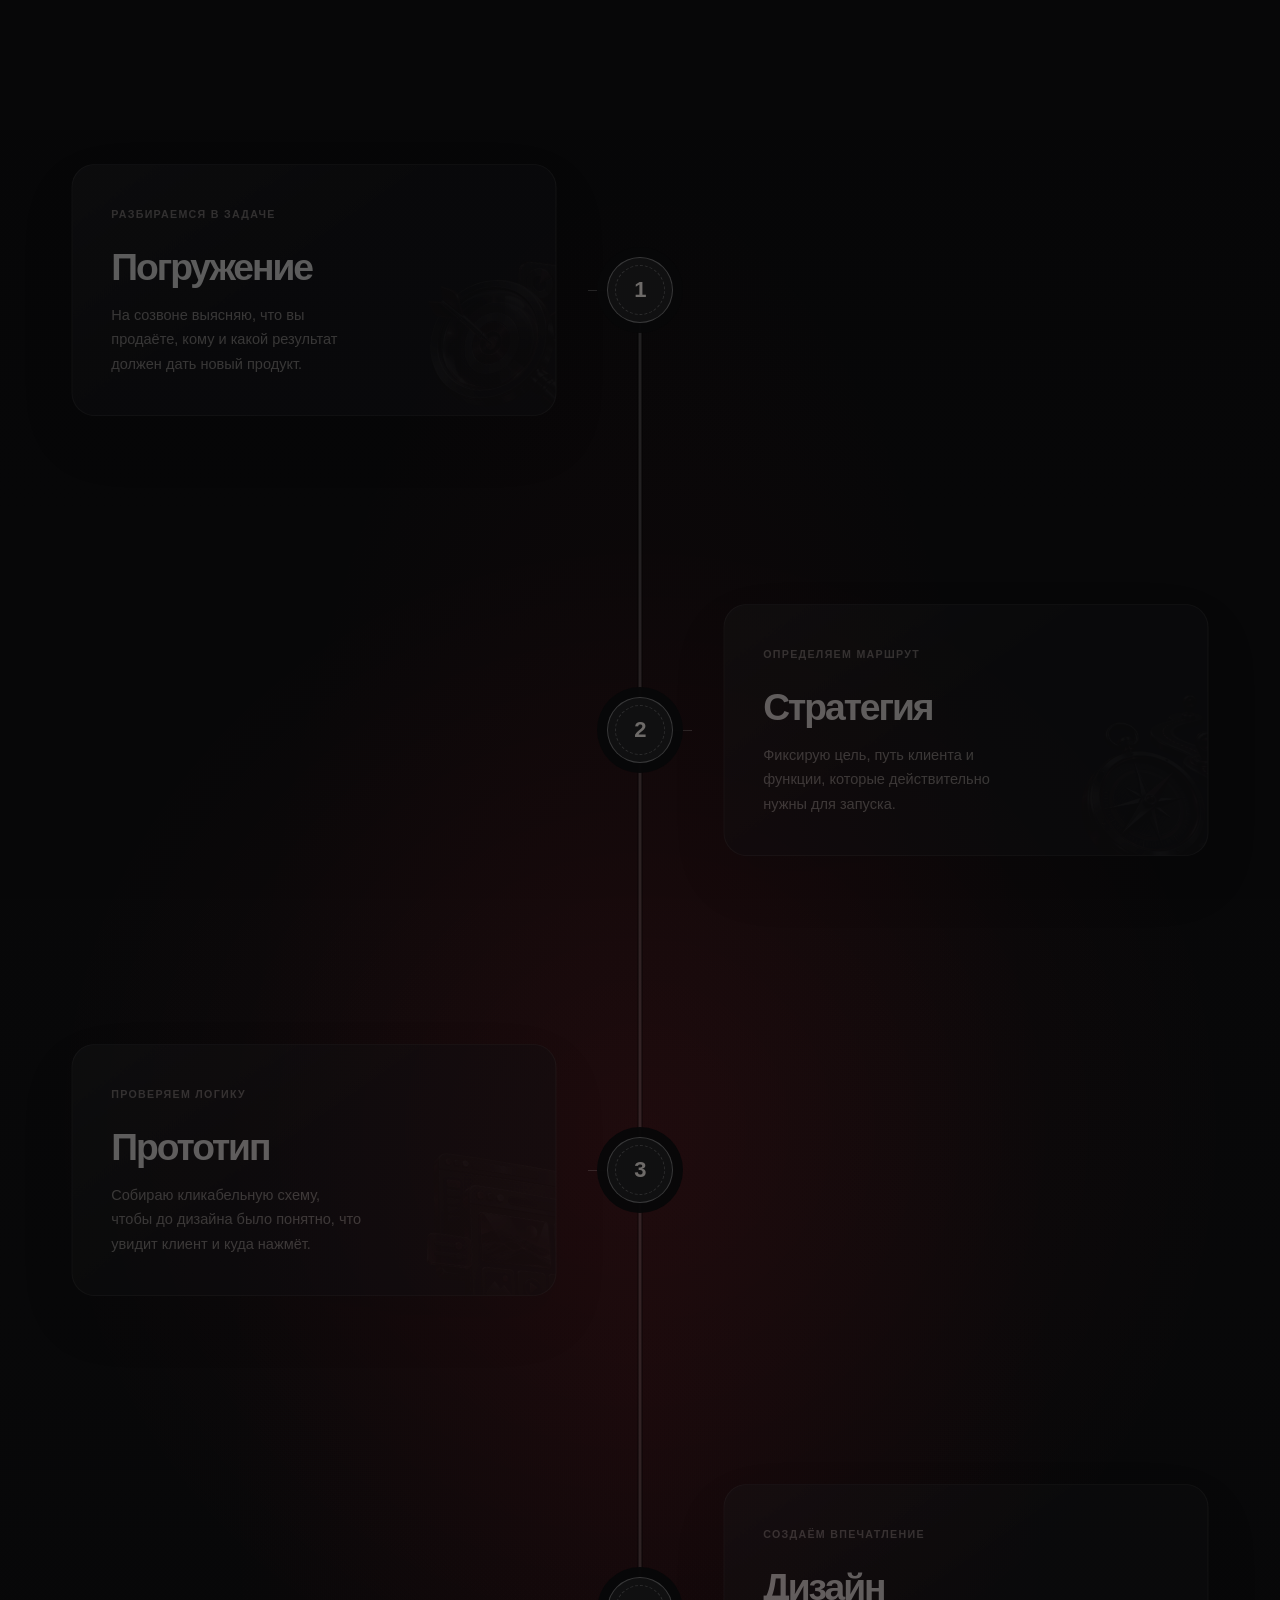
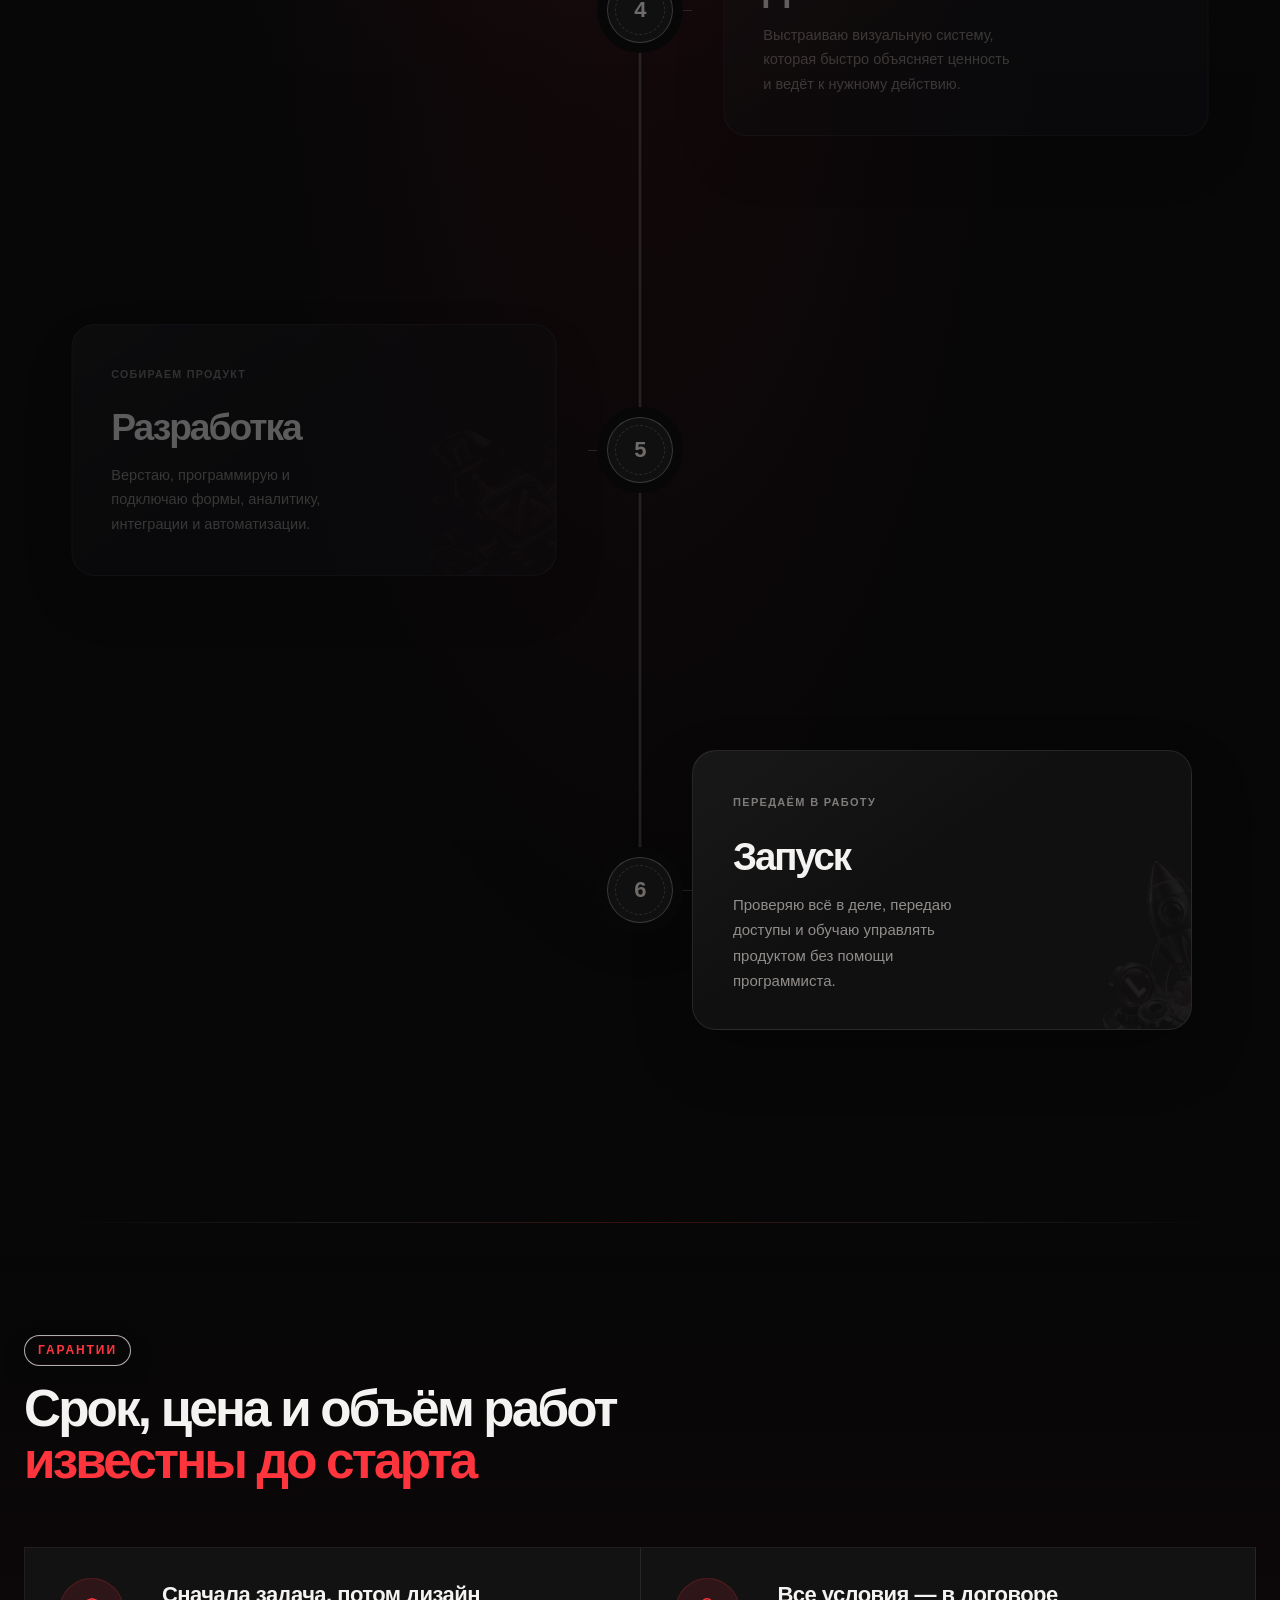
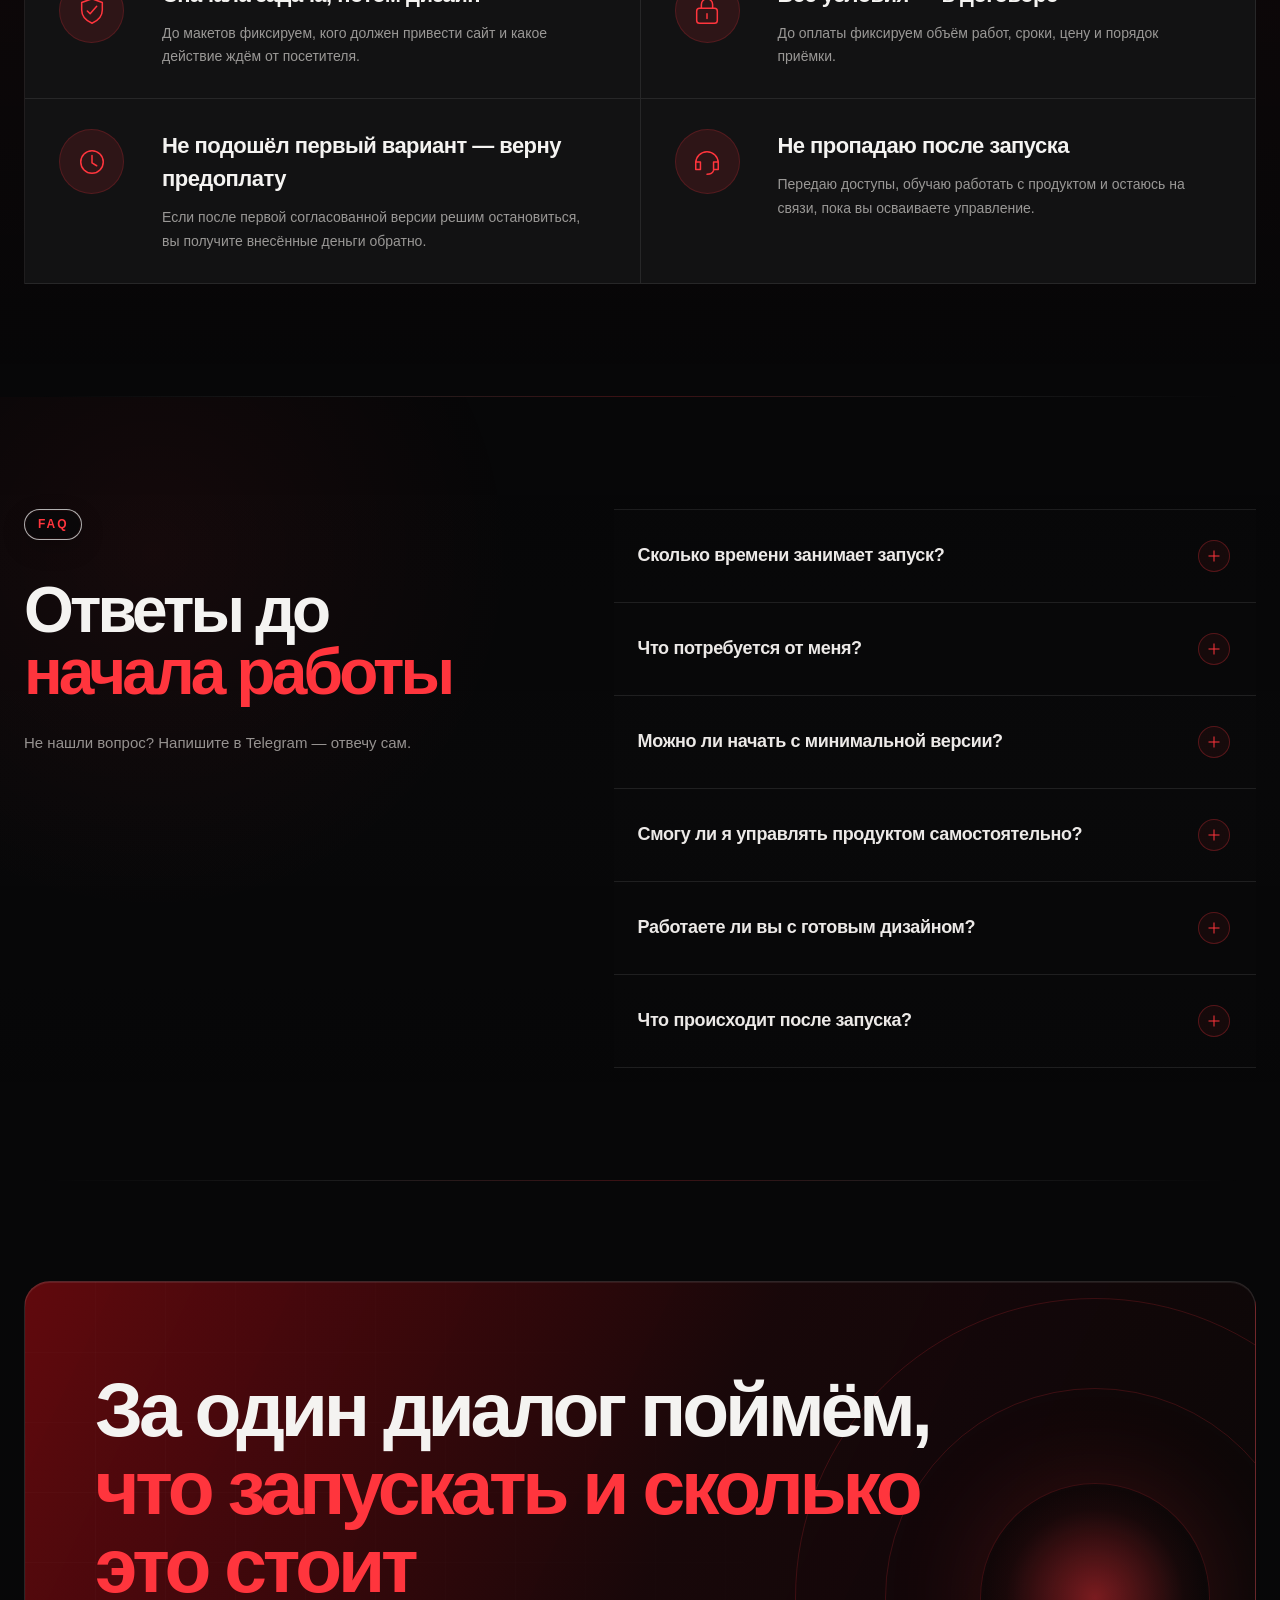
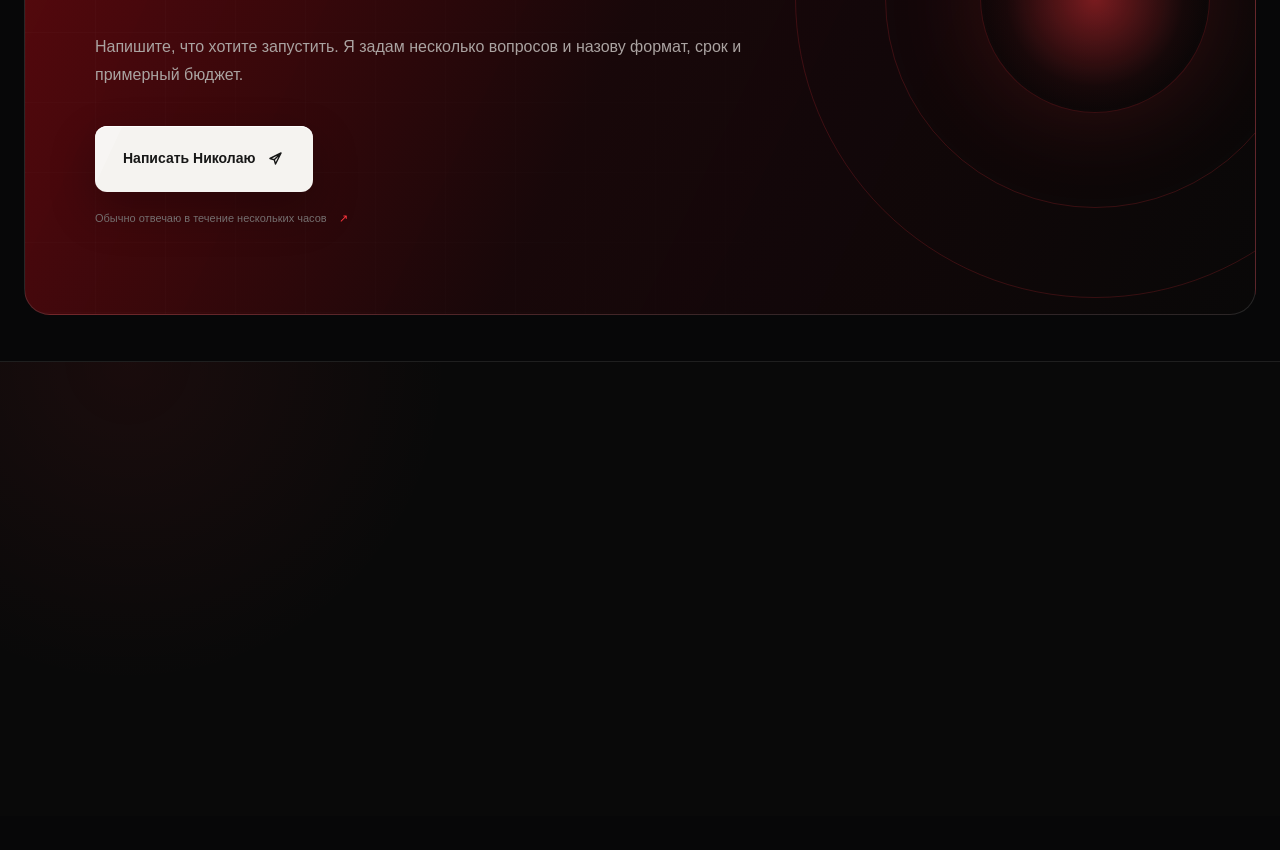
==== commit 8dea8b18: "Fix mobile hero divider and launch artwork" ====
--- a/index.html
+++ b/index.html
@@ -17,8 +17,8 @@
     <title>Николай Шерер — сайты, AI и автоматизации для бизнеса</title>
     <link rel="icon" type="image/png" sizes="64x64" href="assets/favicon-64.png" />
     <link rel="apple-touch-icon" href="assets/apple-touch-icon.png" />
-    <link rel="stylesheet" href="styles.css?v=20260906-2" />
-    <script src="script.js?v=20260906-2" defer></script>
+    <link rel="stylesheet" href="styles.css?v=20260906-3" />
+    <script src="script.js?v=20260906-3" defer></script>
   </head>
 
   <body>
--- a/styles.css
+++ b/styles.css
@@ -4673,9 +4673,26 @@
 
   .hero-grid {
     grid-template-columns: 1fr;
+    grid-template-rows: auto clamp(72px, 10vw, 106px) auto;
+    gap: 0;
+  }
+
+  .hero-grid::after {
+    display: block;
+    grid-column: 1;
+    grid-row: 2;
+    width: min(100%, 520px);
+    height: 1px;
+    margin: 0 auto;
+    align-self: center;
+    content: "";
+    background: linear-gradient(90deg, transparent, rgba(255, 53, 61, 0.86) 50%, transparent);
+    box-shadow: 0 0 22px rgba(255, 53, 61, 0.35);
   }
 
   .hero-copy {
+    grid-column: 1;
+    grid-row: 1;
     text-align: center;
   }
 
@@ -4694,13 +4711,19 @@
     justify-content: center;
   }
 
-  .hero-visual {
+  .hero-grid .hero-visual {
+    grid-column: 1;
+    grid-row: 3;
     width: min(620px, 90%);
-    margin: 50px auto 0;
+    margin: 0 auto;
   }
 
   .hero-metrics {
     margin-top: 100px;
+  }
+
+  .hero::after {
+    display: none;
   }
 
   .about-card {
@@ -7335,6 +7358,7 @@
 
 .scroll-process-art {
   --art-rotate: -5deg;
+  --art-flip: 1;
   position: absolute;
   z-index: 1;
   right: -65px;
@@ -7345,25 +7369,29 @@
   opacity: 0.1;
   filter: grayscale(0.5) saturate(0.55) brightness(0.7);
   pointer-events: none;
-  transform: translate(22px, 18px) rotate(var(--art-rotate)) scale(0.88);
+  transform: translate(22px, 18px) rotate(var(--art-rotate)) scale(0.88) scaleX(var(--art-flip));
   transform-origin: 58% 62%;
   transition: opacity 0.7s ease, filter 0.7s ease, transform 0.9s var(--ease);
 }
 
 .scroll-process-stage:nth-child(even) .scroll-process-art {
   --art-rotate: 5deg;
+}
+
+.scroll-process-stage:last-child .scroll-process-art {
+  --art-flip: -1;
 }
 
 .scroll-process-stage.is-reached .scroll-process-art {
   opacity: 0.3;
   filter: grayscale(0.2) saturate(0.82) brightness(0.8);
-  transform: translate(9px, 8px) rotate(var(--art-rotate)) scale(0.94);
+  transform: translate(9px, 8px) rotate(var(--art-rotate)) scale(0.94) scaleX(var(--art-flip));
 }
 
 .scroll-process-stage.is-current .scroll-process-art {
   opacity: 0.92;
   filter: drop-shadow(0 18px 24px rgba(0, 0, 0, 0.42)) saturate(1.08) brightness(0.96);
-  transform: translate(0, 0) rotate(var(--art-rotate)) scale(1);
+  transform: translate(0, 0) rotate(var(--art-rotate)) scale(1) scaleX(var(--art-flip));
 }
 
 .scroll-process-stage.is-reached .scroll-process-card {
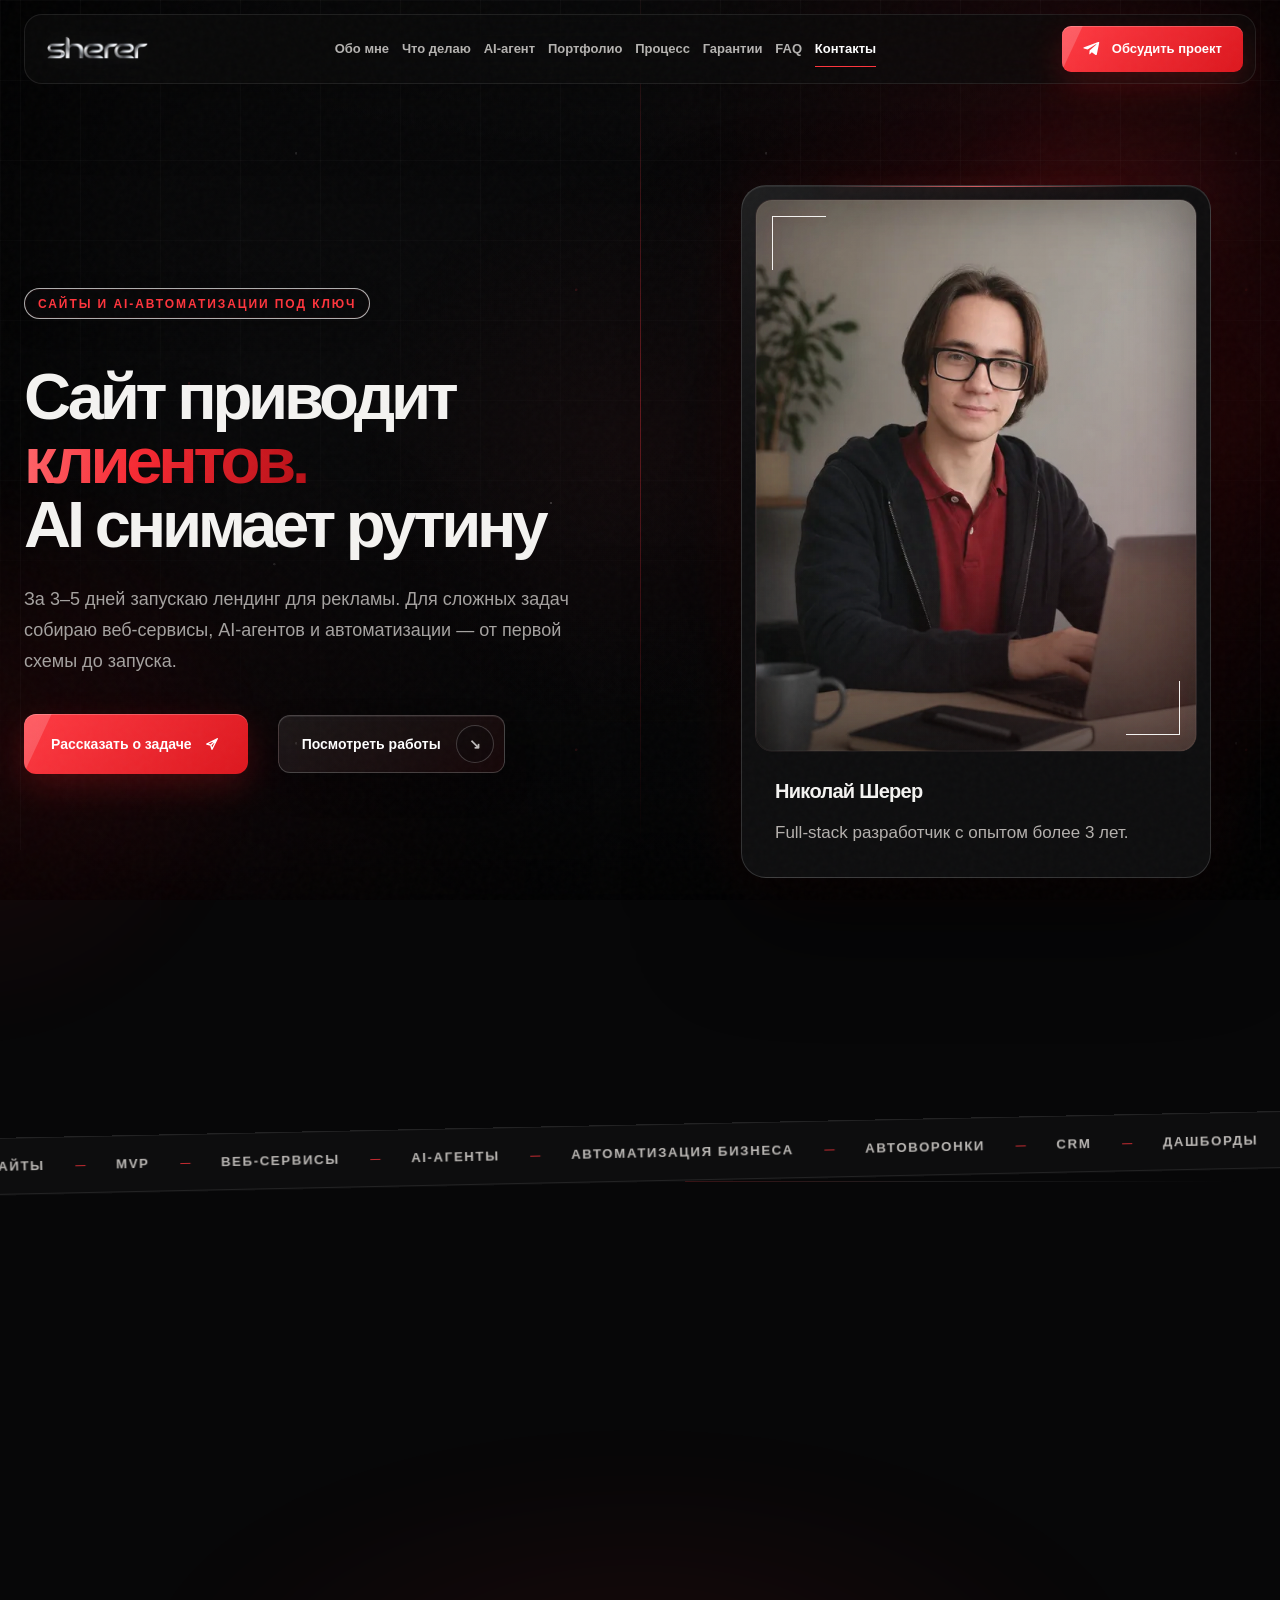
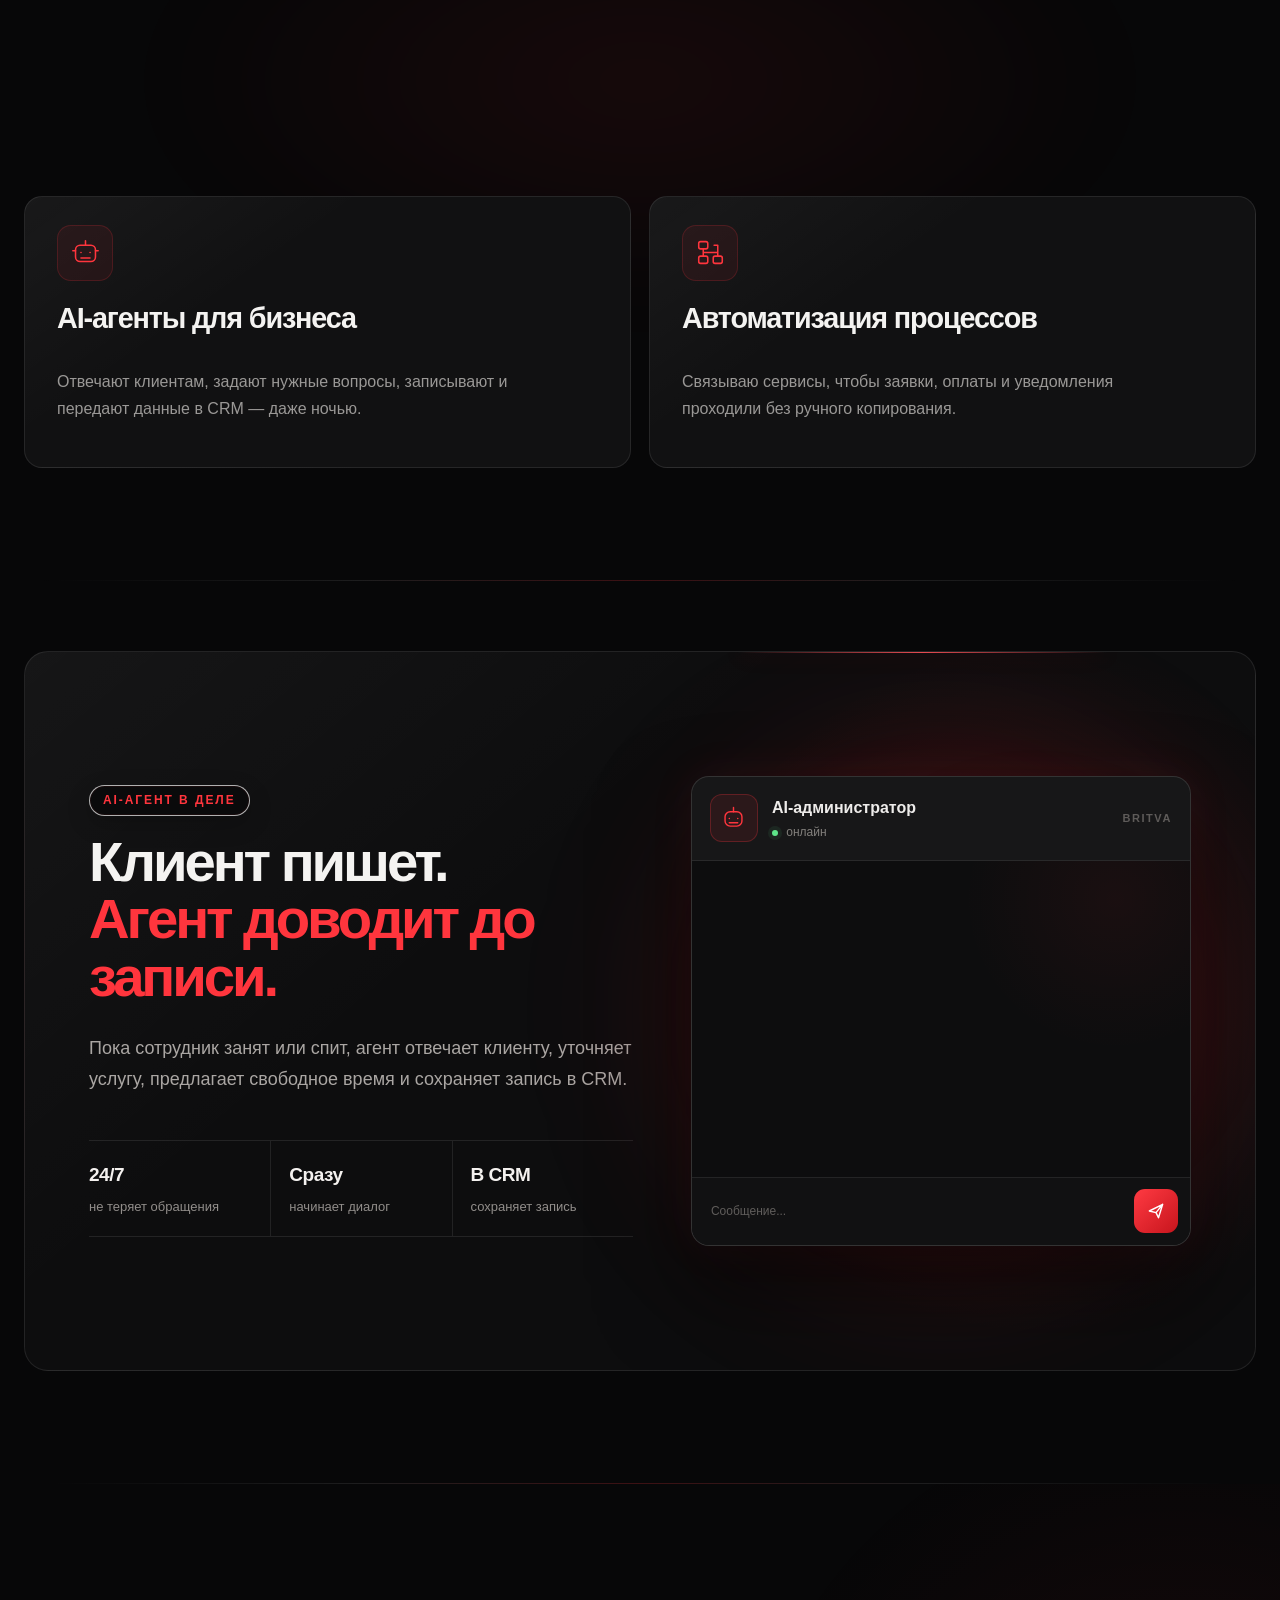
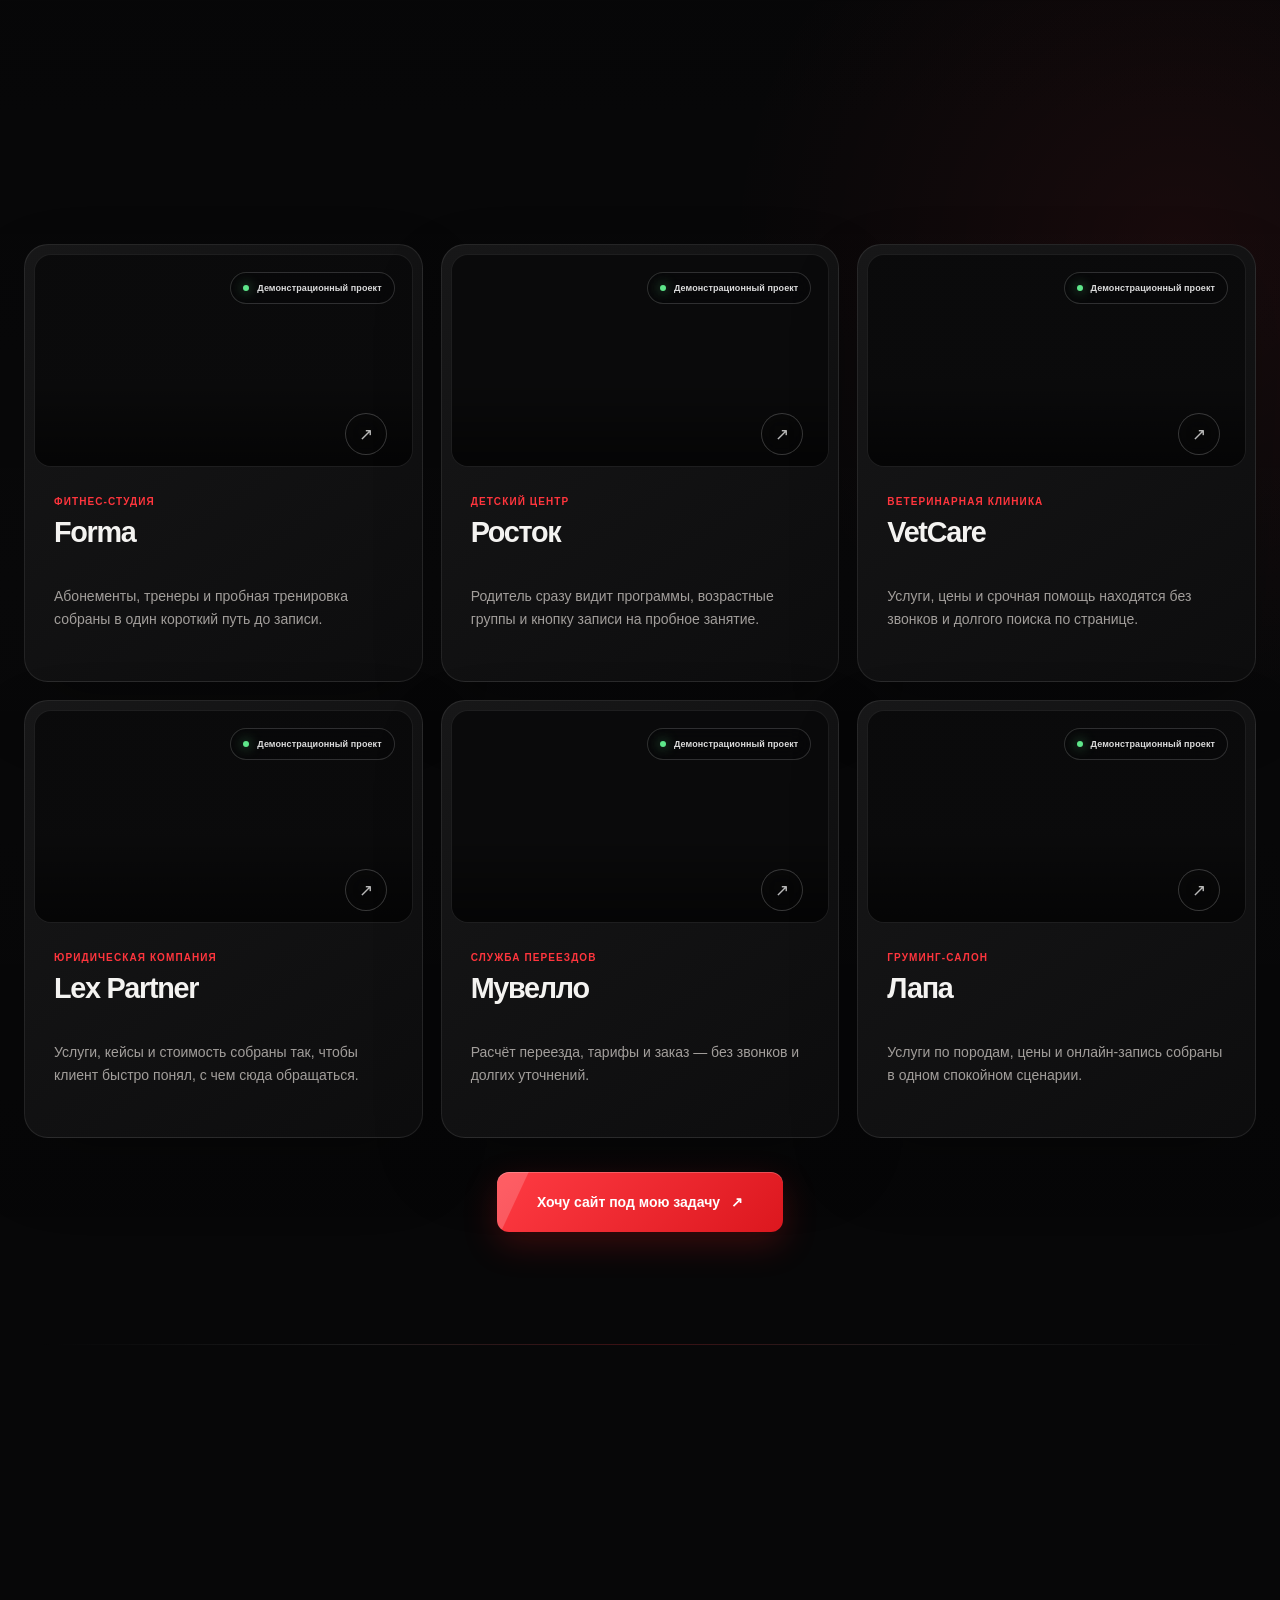
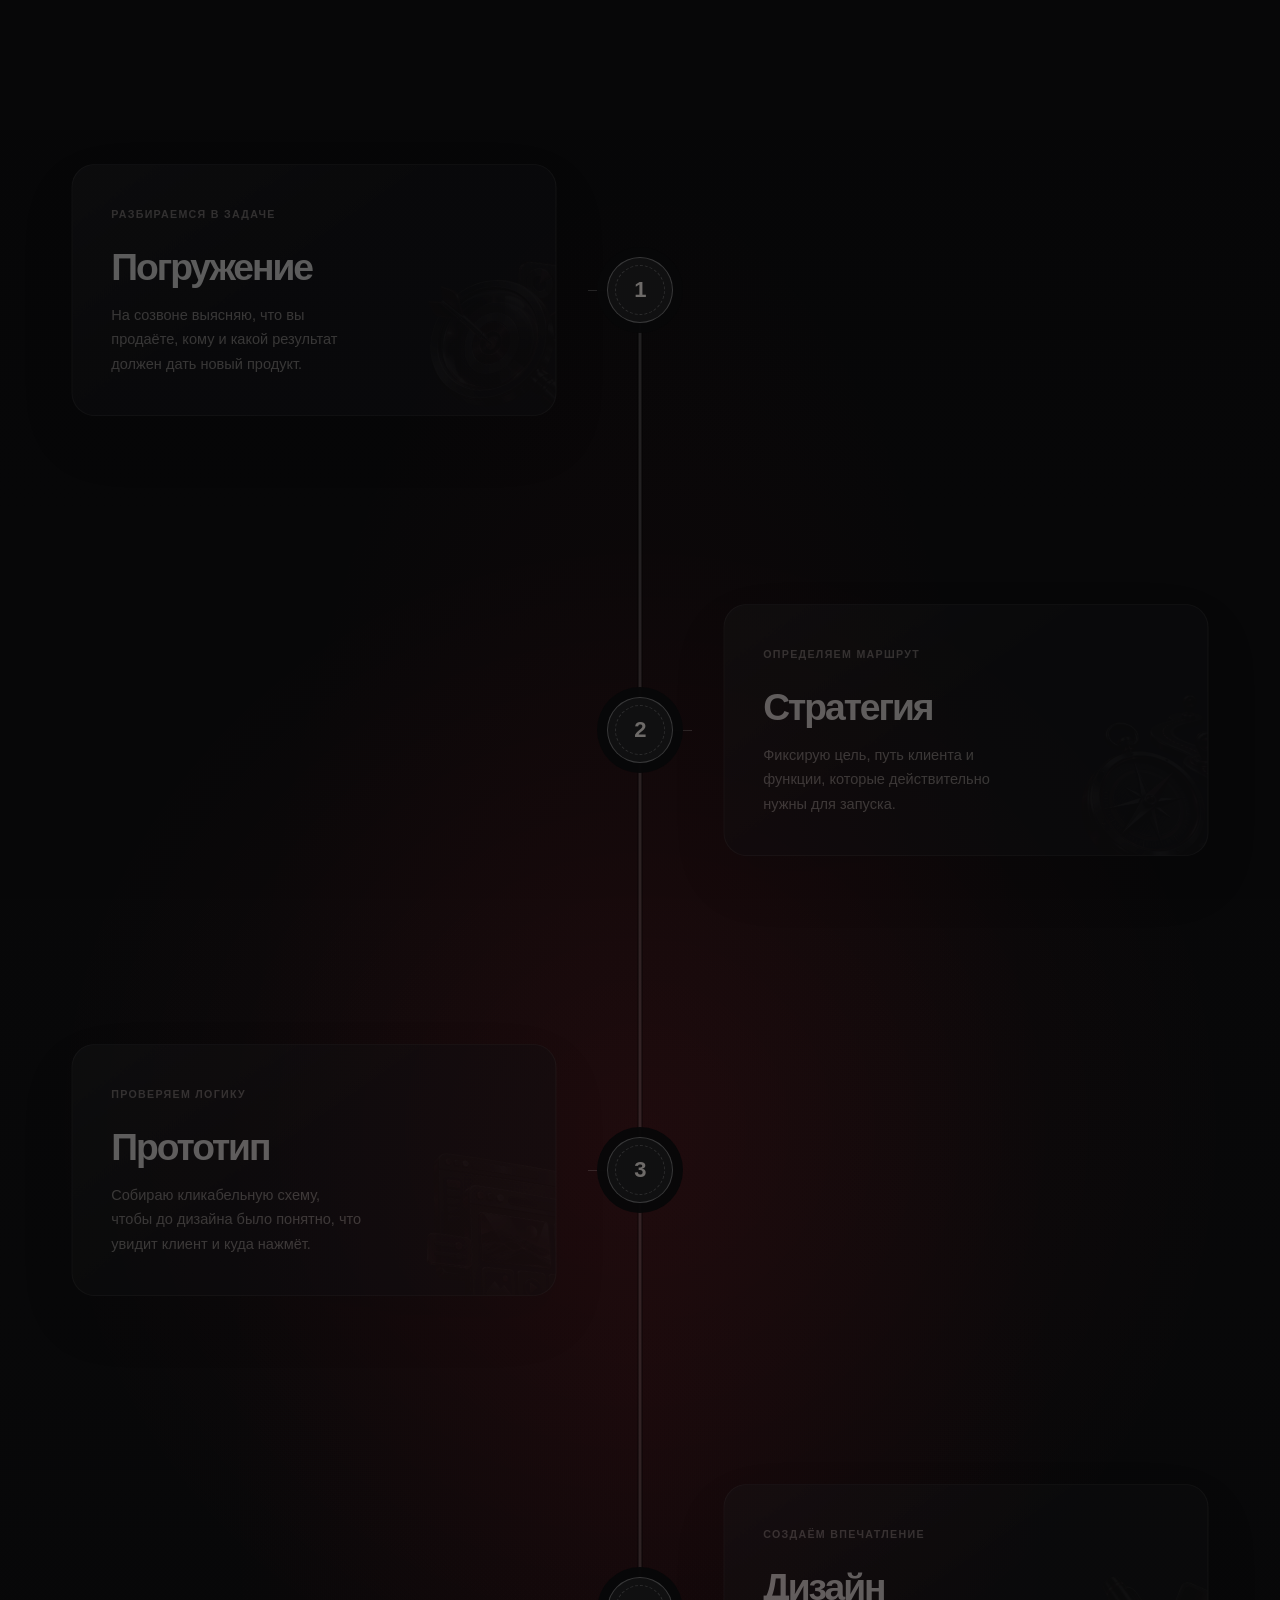
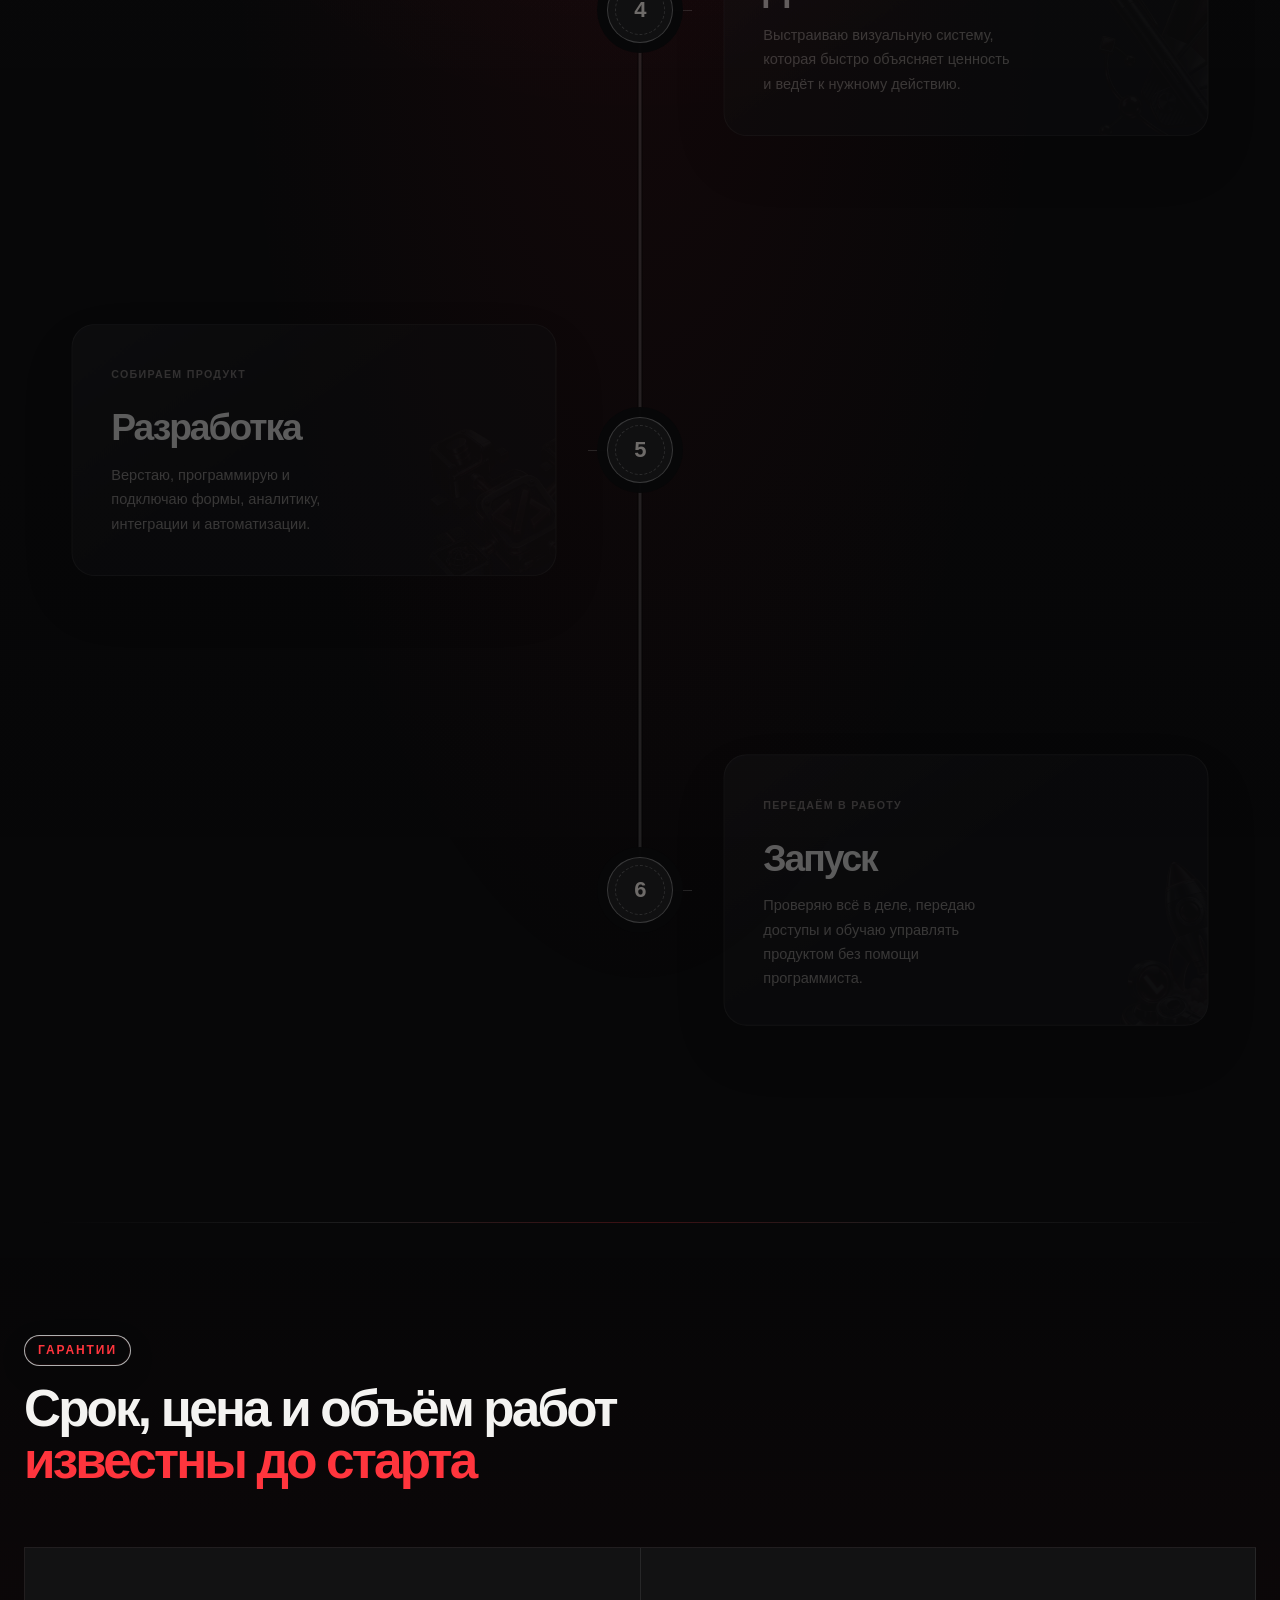
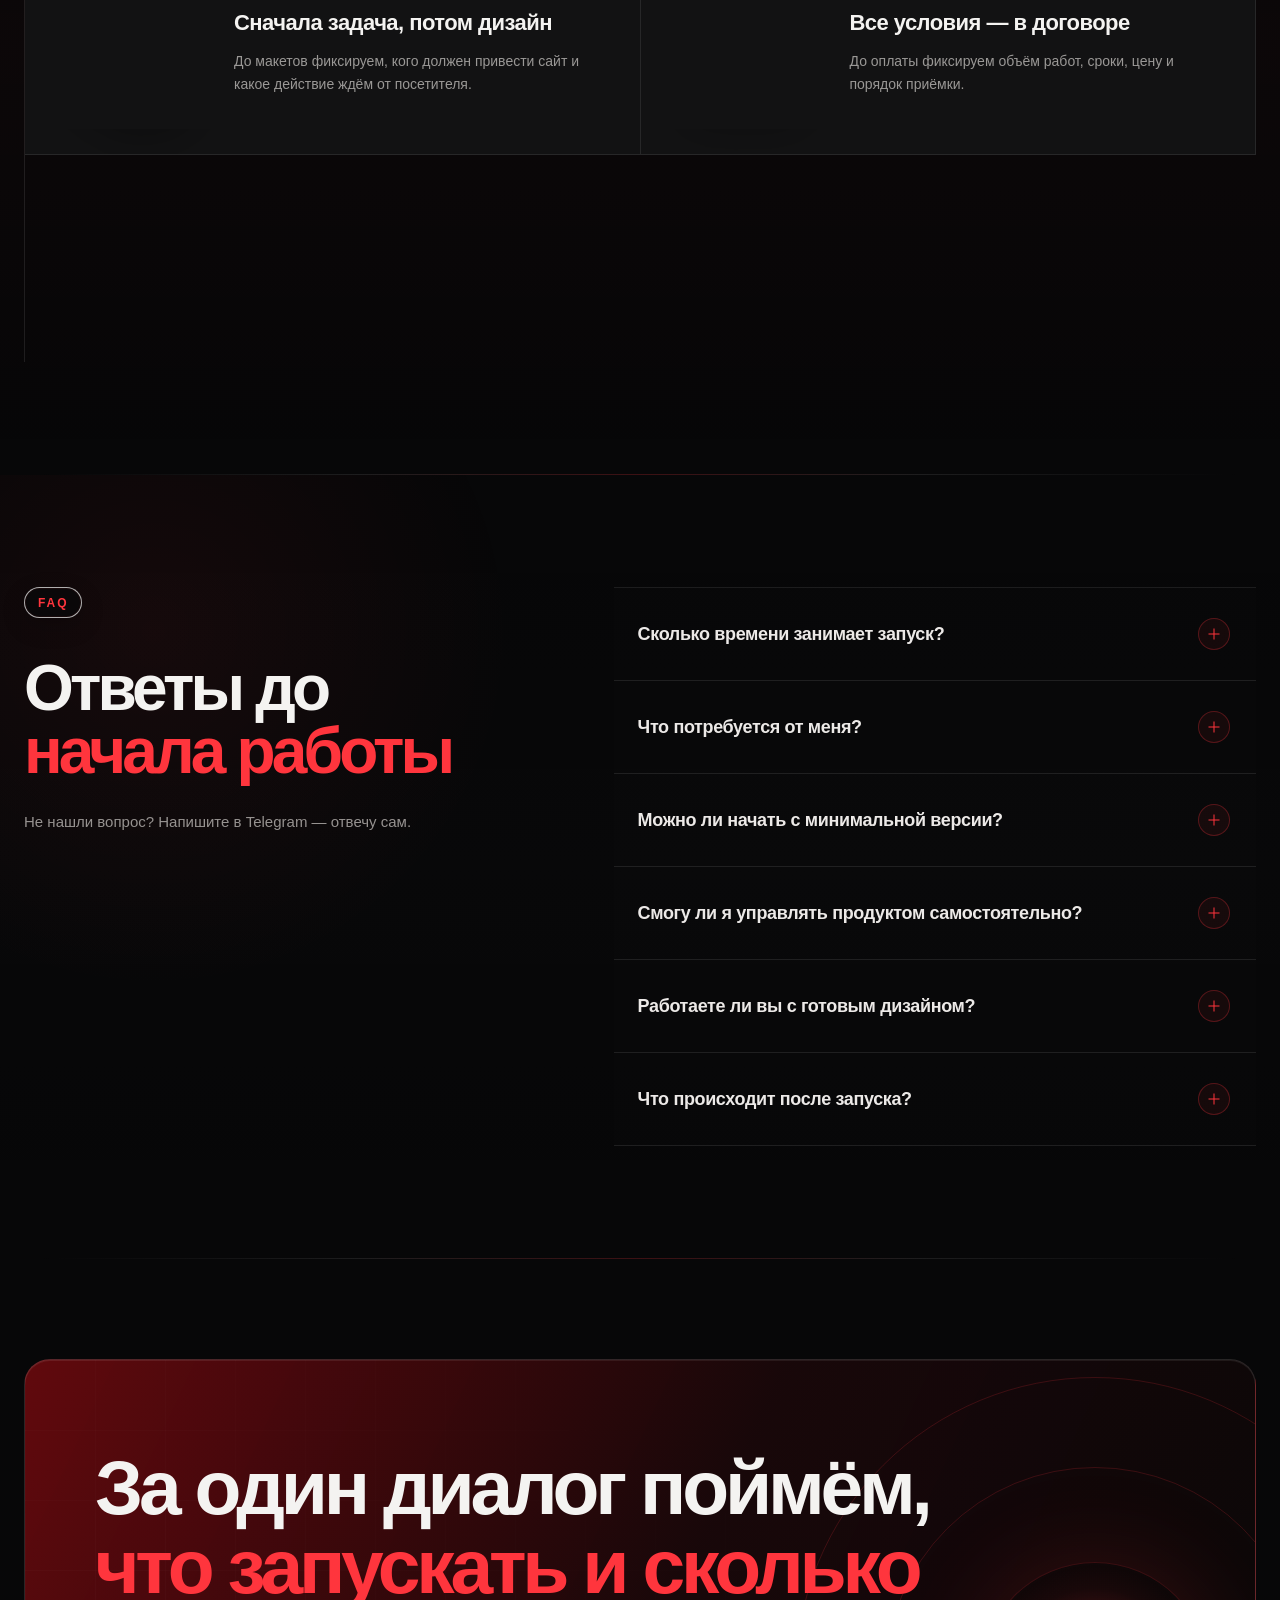
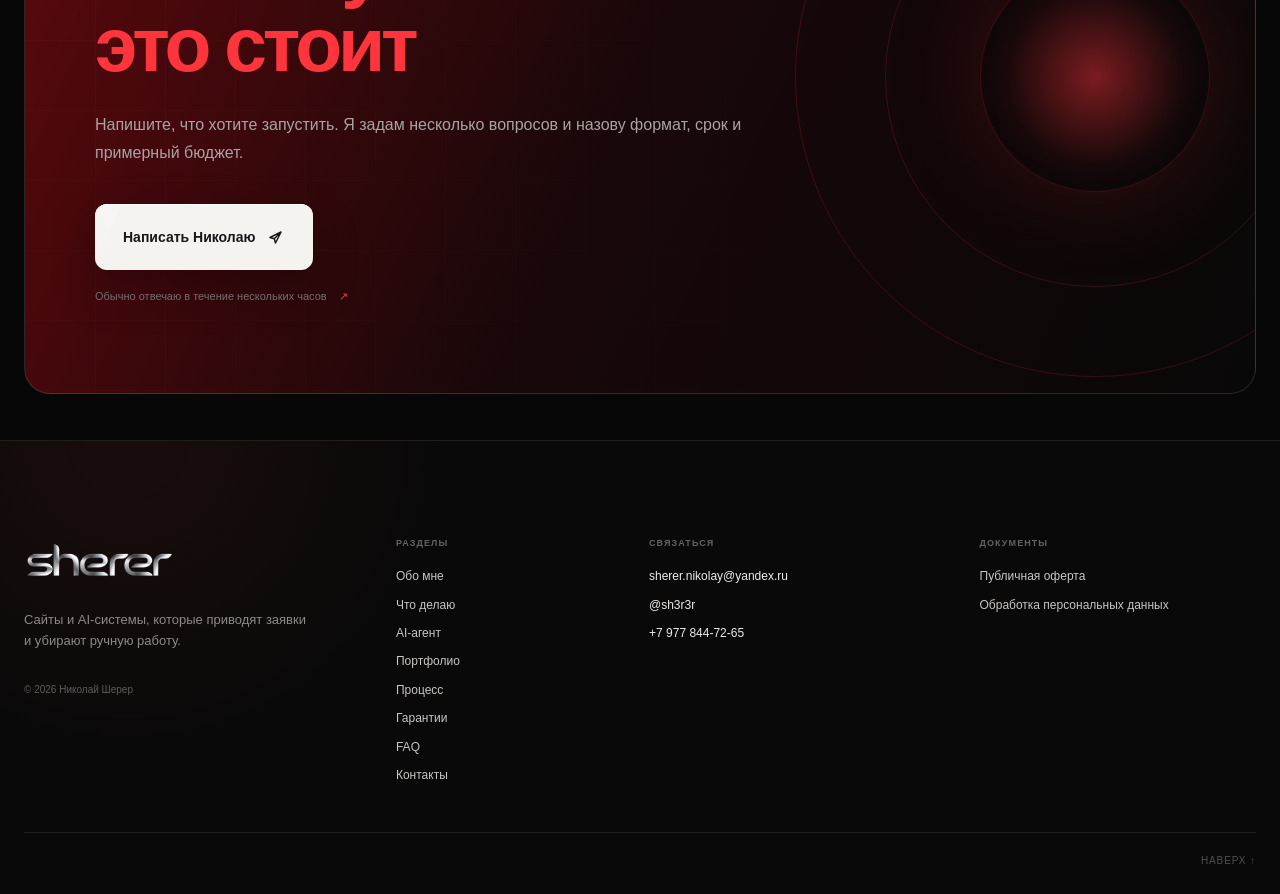
==== commit 73e05094: "Replace guarantee vectors with 2D artwork" ====
--- a/index.html
+++ b/index.html
@@ -17,8 +17,8 @@
     <title>Николай Шерер — сайты, AI и автоматизации для бизнеса</title>
     <link rel="icon" type="image/png" sizes="64x64" href="assets/favicon-64.png" />
     <link rel="apple-touch-icon" href="assets/apple-touch-icon.png" />
-    <link rel="stylesheet" href="styles.css?v=20260906-3" />
-    <script src="script.js?v=20260906-3" defer></script>
+    <link rel="stylesheet" href="styles.css?v=20260906-4" />
+    <script src="script.js?v=20260906-4" defer></script>
   </head>
 
   <body>
@@ -492,19 +492,19 @@
 
           <div class="guarantee-grid">
             <article class="guarantee-card reveal" style="--delay: .03s">
-              <span class="guarantee-icon"><svg viewBox="0 0 32 32"><path d="M16 3 27 7v8c0 7-4.7 11.4-11 14-6.3-2.6-11-7-11-14V7l11-4Z"/><path d="m11 16 3 3 7-8"/></svg></span>
+              <span class="guarantee-icon"><img src="assets/guarantee-icons/goal.png" width="512" height="512" loading="lazy" decoding="async" alt="" aria-hidden="true" /></span>
               <div><h3>Сначала задача, потом дизайн</h3><p>До макетов фиксируем, кого должен привести сайт и какое действие ждём от посетителя.</p></div>
             </article>
             <article class="guarantee-card reveal" style="--delay: .09s">
-              <span class="guarantee-icon"><svg viewBox="0 0 32 32"><rect x="5" y="13" width="22" height="16" rx="3"/><path d="M10 13V9a6 6 0 0 1 12 0v4M16 19v5"/></svg></span>
+              <span class="guarantee-icon"><img src="assets/guarantee-icons/contract.png" width="512" height="512" loading="lazy" decoding="async" alt="" aria-hidden="true" /></span>
               <div><h3>Все условия — в договоре</h3><p>До оплаты фиксируем объём работ, сроки, цену и порядок приёмки.</p></div>
             </article>
             <article class="guarantee-card reveal" style="--delay: .15s">
-              <span class="guarantee-icon"><svg viewBox="0 0 32 32"><circle cx="16" cy="16" r="12"/><path d="M16 9v8l5 3"/></svg></span>
+              <span class="guarantee-icon"><img src="assets/guarantee-icons/refund.png" width="512" height="512" loading="lazy" decoding="async" alt="" aria-hidden="true" /></span>
               <div><h3>Не подошёл первый вариант — верну предоплату</h3><p>Если после первой согласованной версии решим остановиться, вы получите внесённые деньги обратно.</p></div>
             </article>
             <article class="guarantee-card reveal" style="--delay: .21s">
-              <span class="guarantee-icon"><svg viewBox="0 0 32 32"><path d="M4 17a12 12 0 0 1 24 0M4 17v7h5v-8H4v1ZM28 17v7h-5v-8h5v1ZM23 25c-1 3-4 4-7 4"/></svg></span>
+              <span class="guarantee-icon"><img src="assets/guarantee-icons/support.png" width="512" height="512" loading="lazy" decoding="async" alt="" aria-hidden="true" /></span>
               <div><h3>Не пропадаю после запуска</h3><p>Передаю доступы, обучаю работать с продуктом и остаюсь на связи, пока вы осваиваете управление.</p></div>
             </article>
           </div>
--- a/styles.css
+++ b/styles.css
@@ -7545,3 +7545,70 @@
     letter-spacing: 0.08em;
   }
 }
+
+/* Large 2D guarantee artwork */
+.guarantee-card {
+  position: relative;
+  grid-template-columns: 150px minmax(0, 1fr);
+  align-items: center;
+  gap: 25px;
+  min-height: 0;
+  padding: 28px 34px;
+  overflow: hidden;
+}
+
+.guarantee-card > div {
+  position: relative;
+  z-index: 2;
+}
+
+.guarantee-icon {
+  --guarantee-art-rotate: -2deg;
+  display: grid;
+  width: 150px;
+  height: 150px;
+  overflow: visible;
+  border: 0;
+  border-radius: 0;
+  background: none;
+  box-shadow: none;
+  place-items: center;
+}
+
+.guarantee-card:nth-child(even) .guarantee-icon {
+  --guarantee-art-rotate: 2deg;
+}
+
+.guarantee-icon img {
+  width: 100%;
+  height: 100%;
+  object-fit: contain;
+  filter: saturate(0.92) brightness(0.86) drop-shadow(0 16px 22px rgba(0, 0, 0, 0.34));
+  transform: rotate(var(--guarantee-art-rotate)) scale(0.96);
+  transition: filter 0.55s ease, transform 0.65s var(--ease);
+}
+
+.guarantee-card:hover .guarantee-icon img {
+  filter: saturate(1.08) brightness(1) drop-shadow(0 20px 28px rgba(0, 0, 0, 0.42));
+  transform: rotate(0) scale(1.04);
+}
+
+@media (max-width: 900px) {
+  .guarantee-grid {
+    grid-template-columns: 1fr;
+  }
+}
+
+@media (max-width: 640px) {
+  .guarantee-card {
+    grid-template-columns: 108px minmax(0, 1fr);
+    gap: 16px;
+    padding: 24px 20px;
+  }
+
+  .guarantee-icon {
+    width: 108px;
+    height: 108px;
+    margin-left: -6px;
+  }
+}
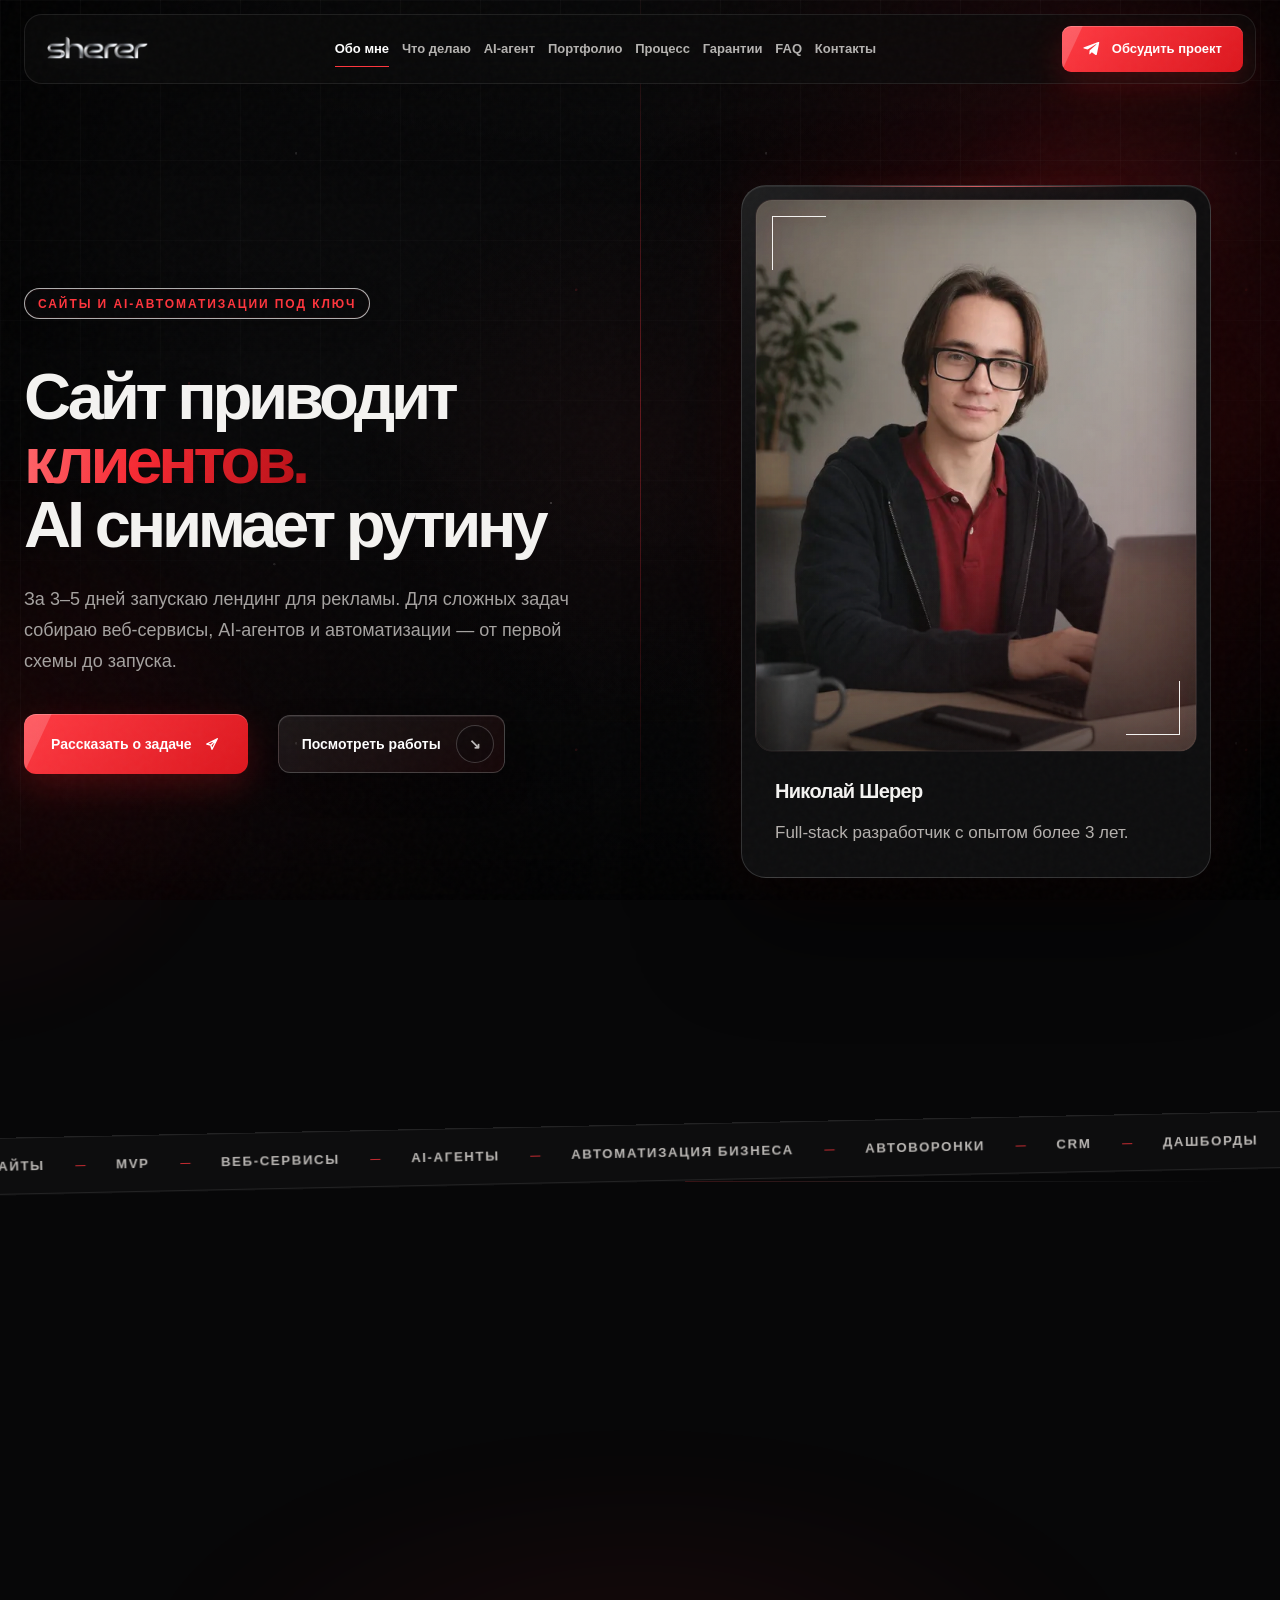
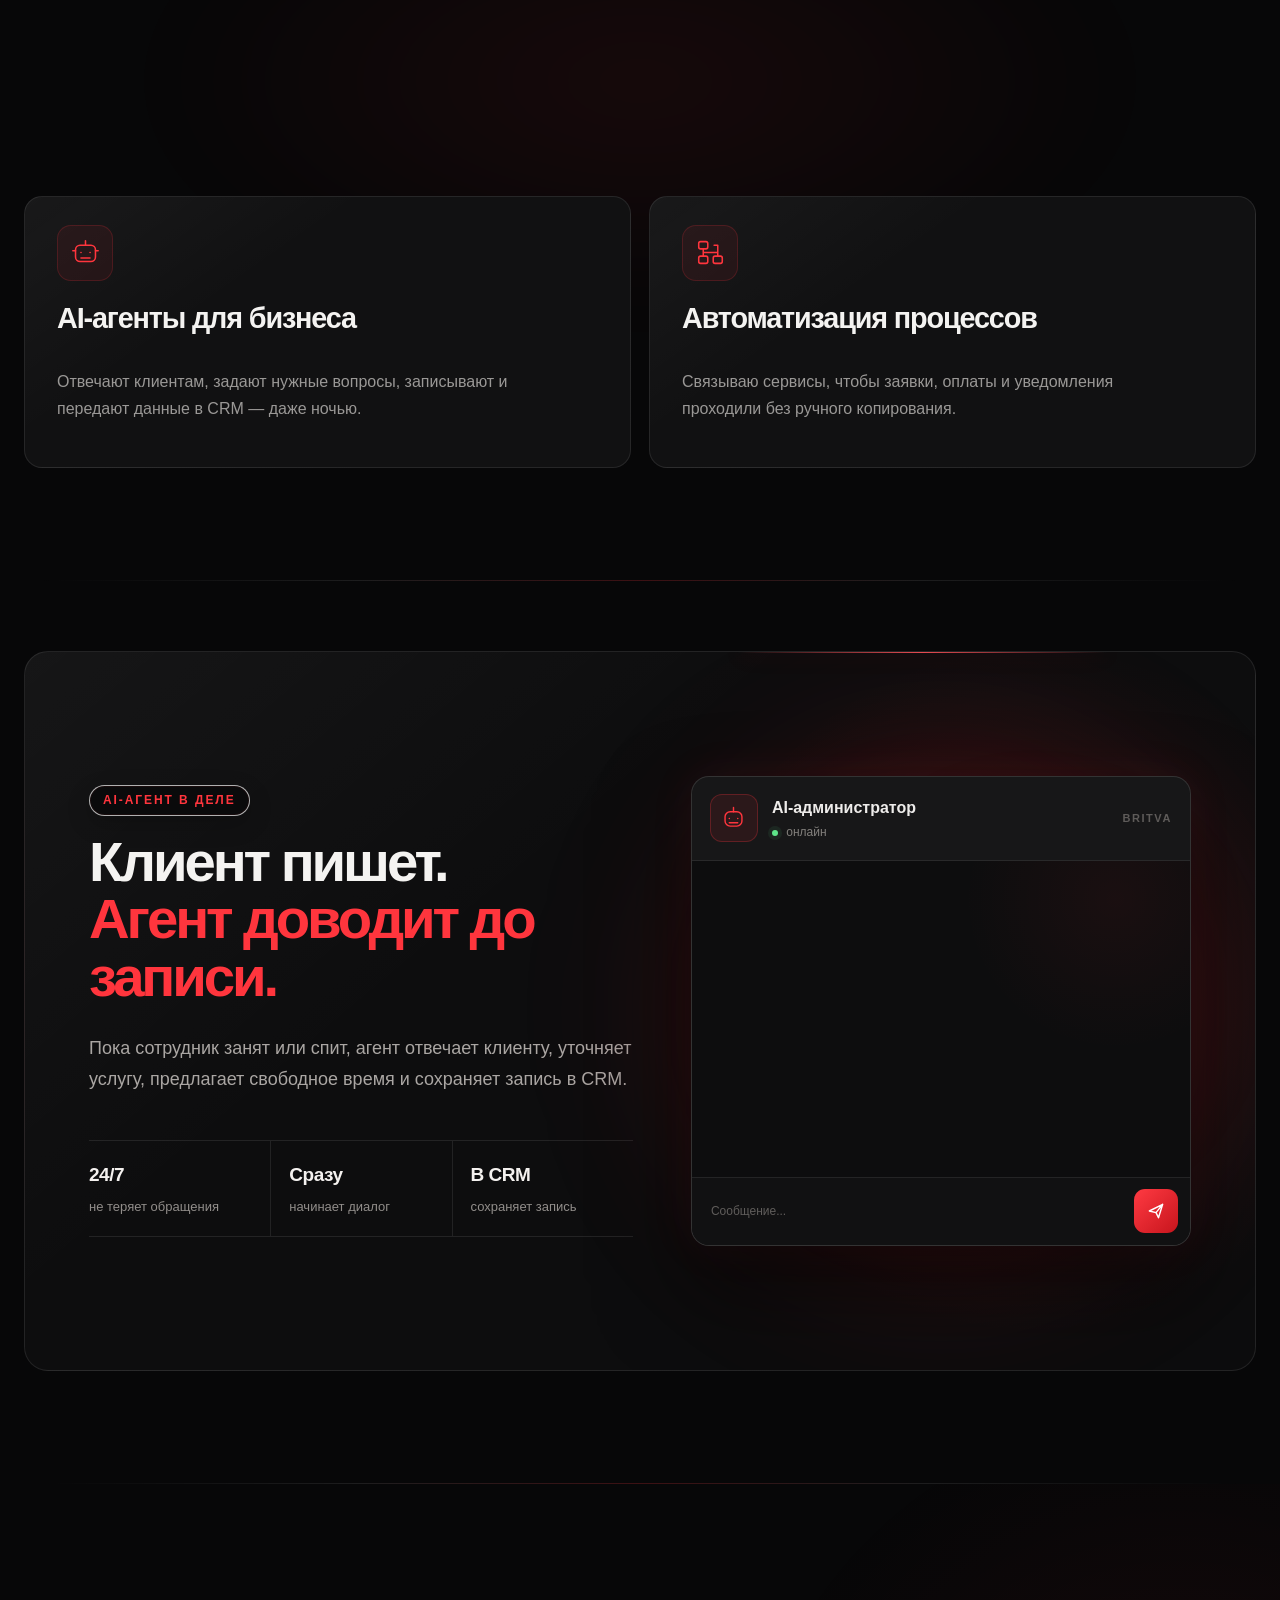
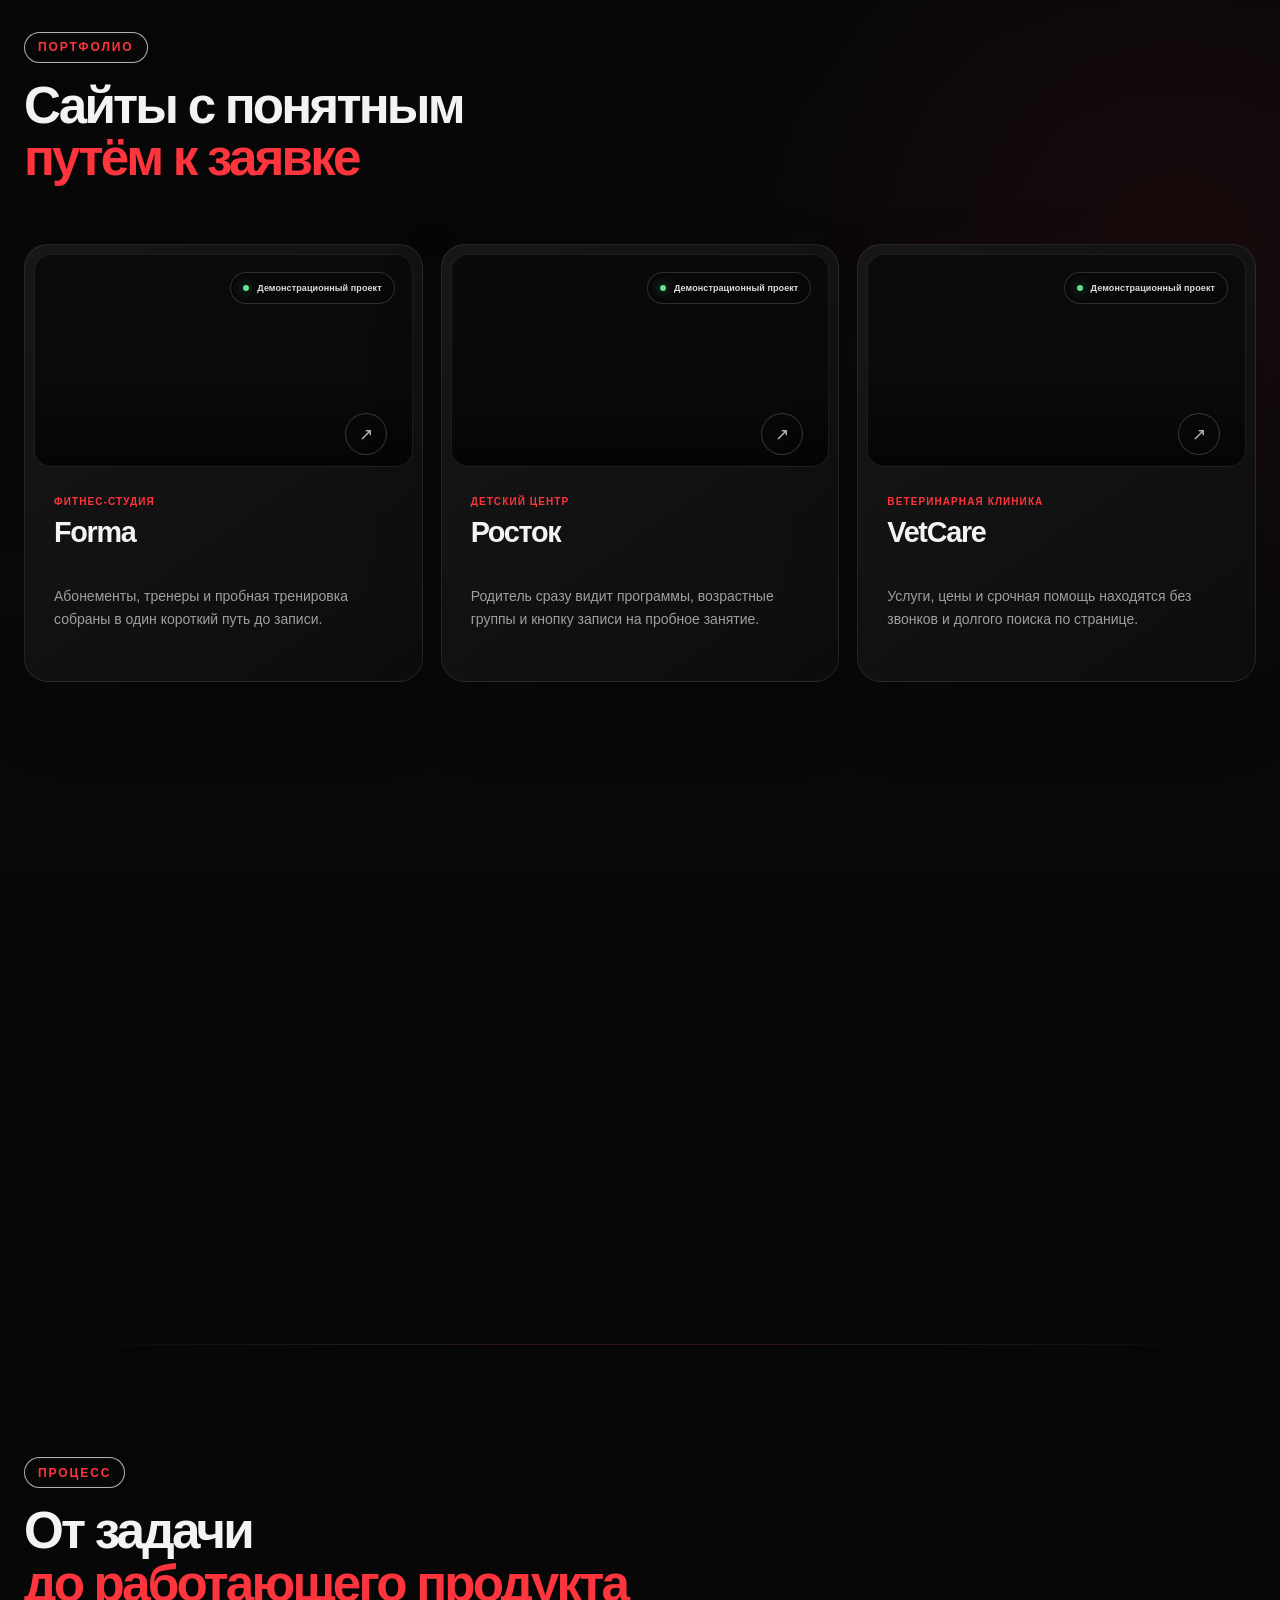
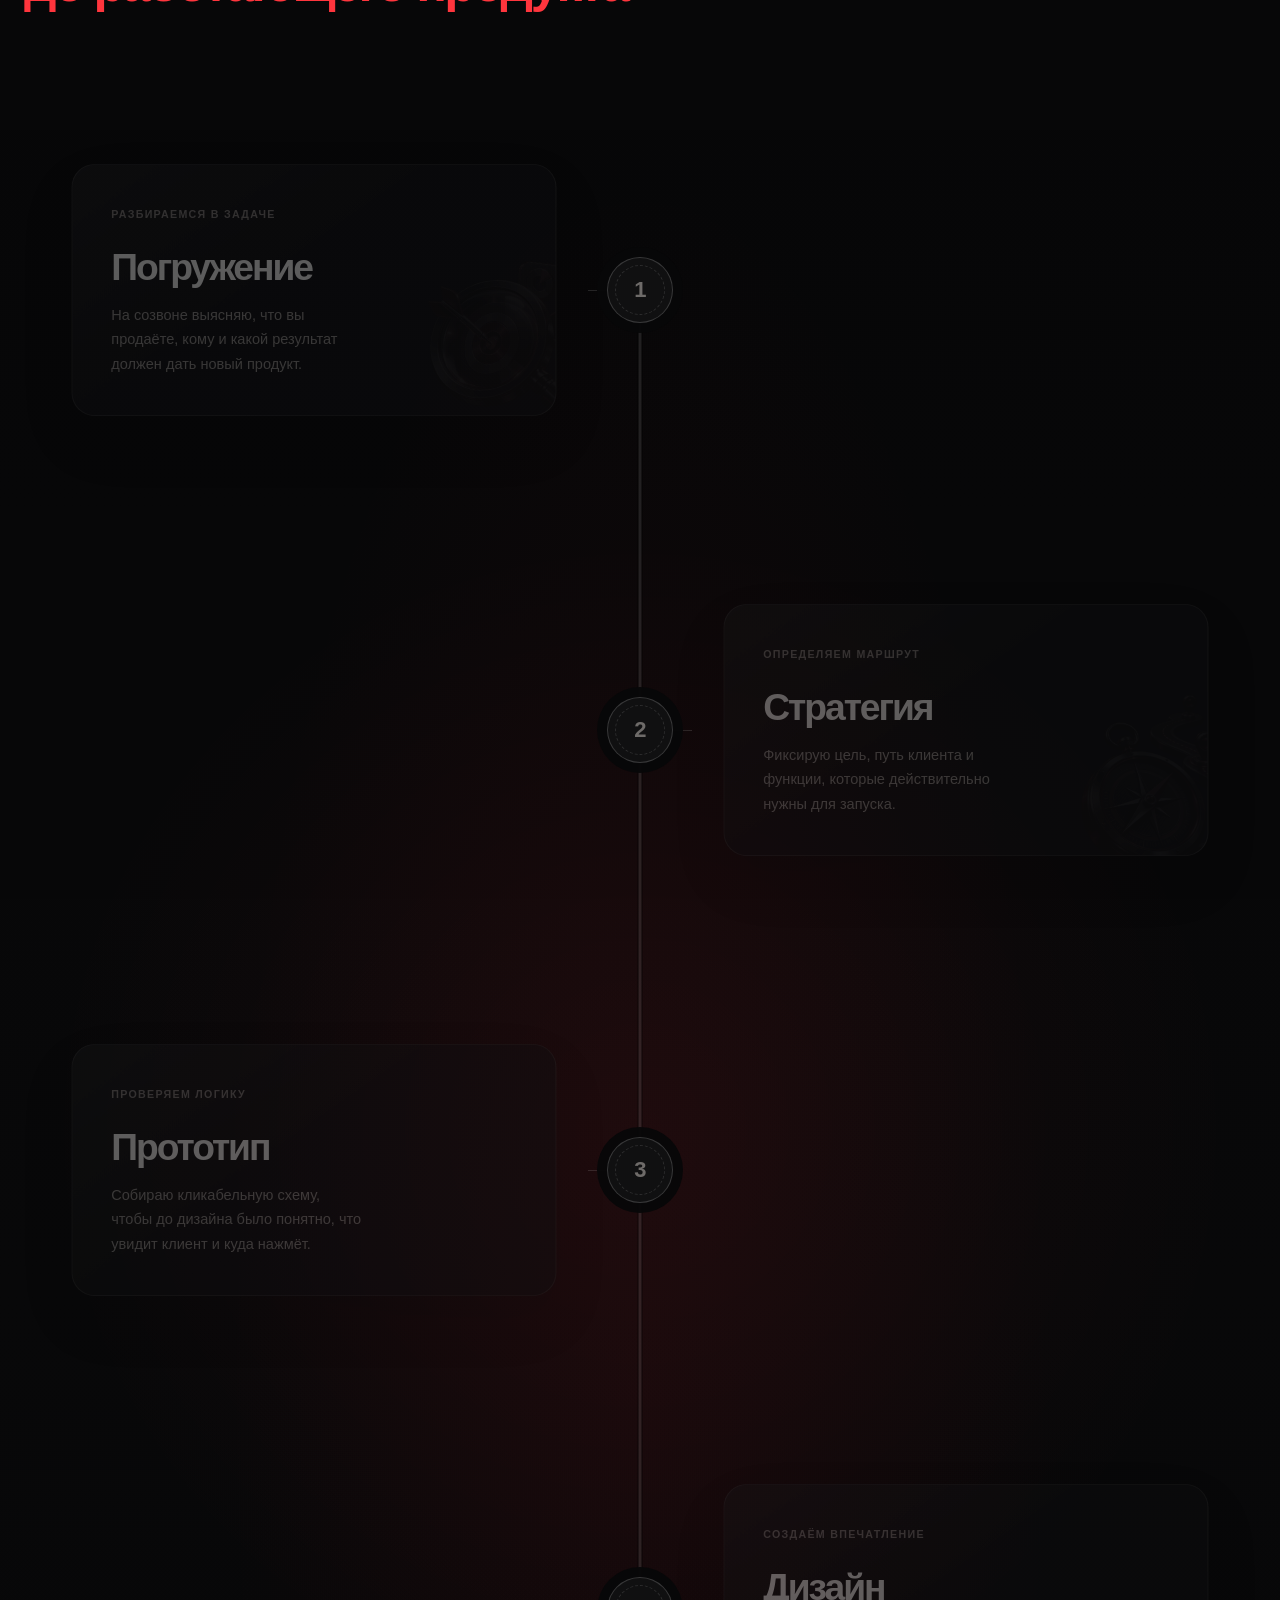
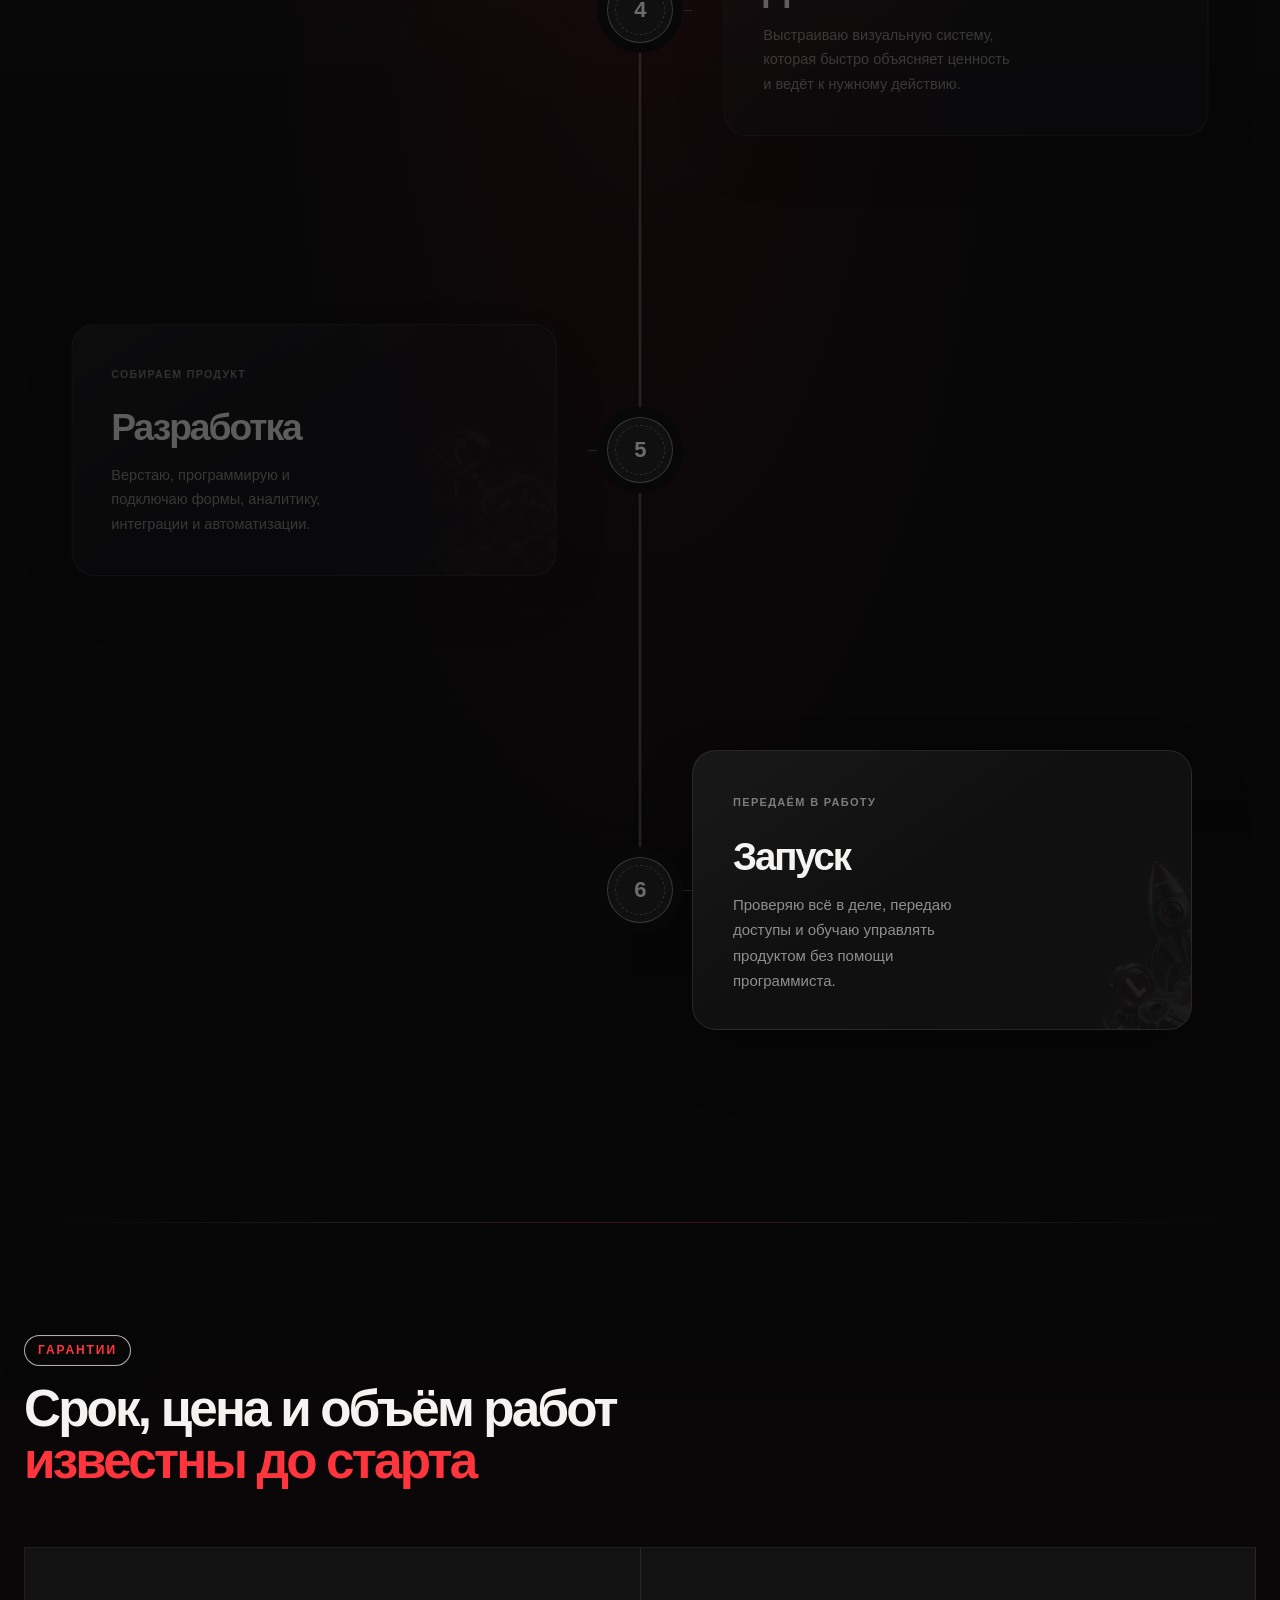
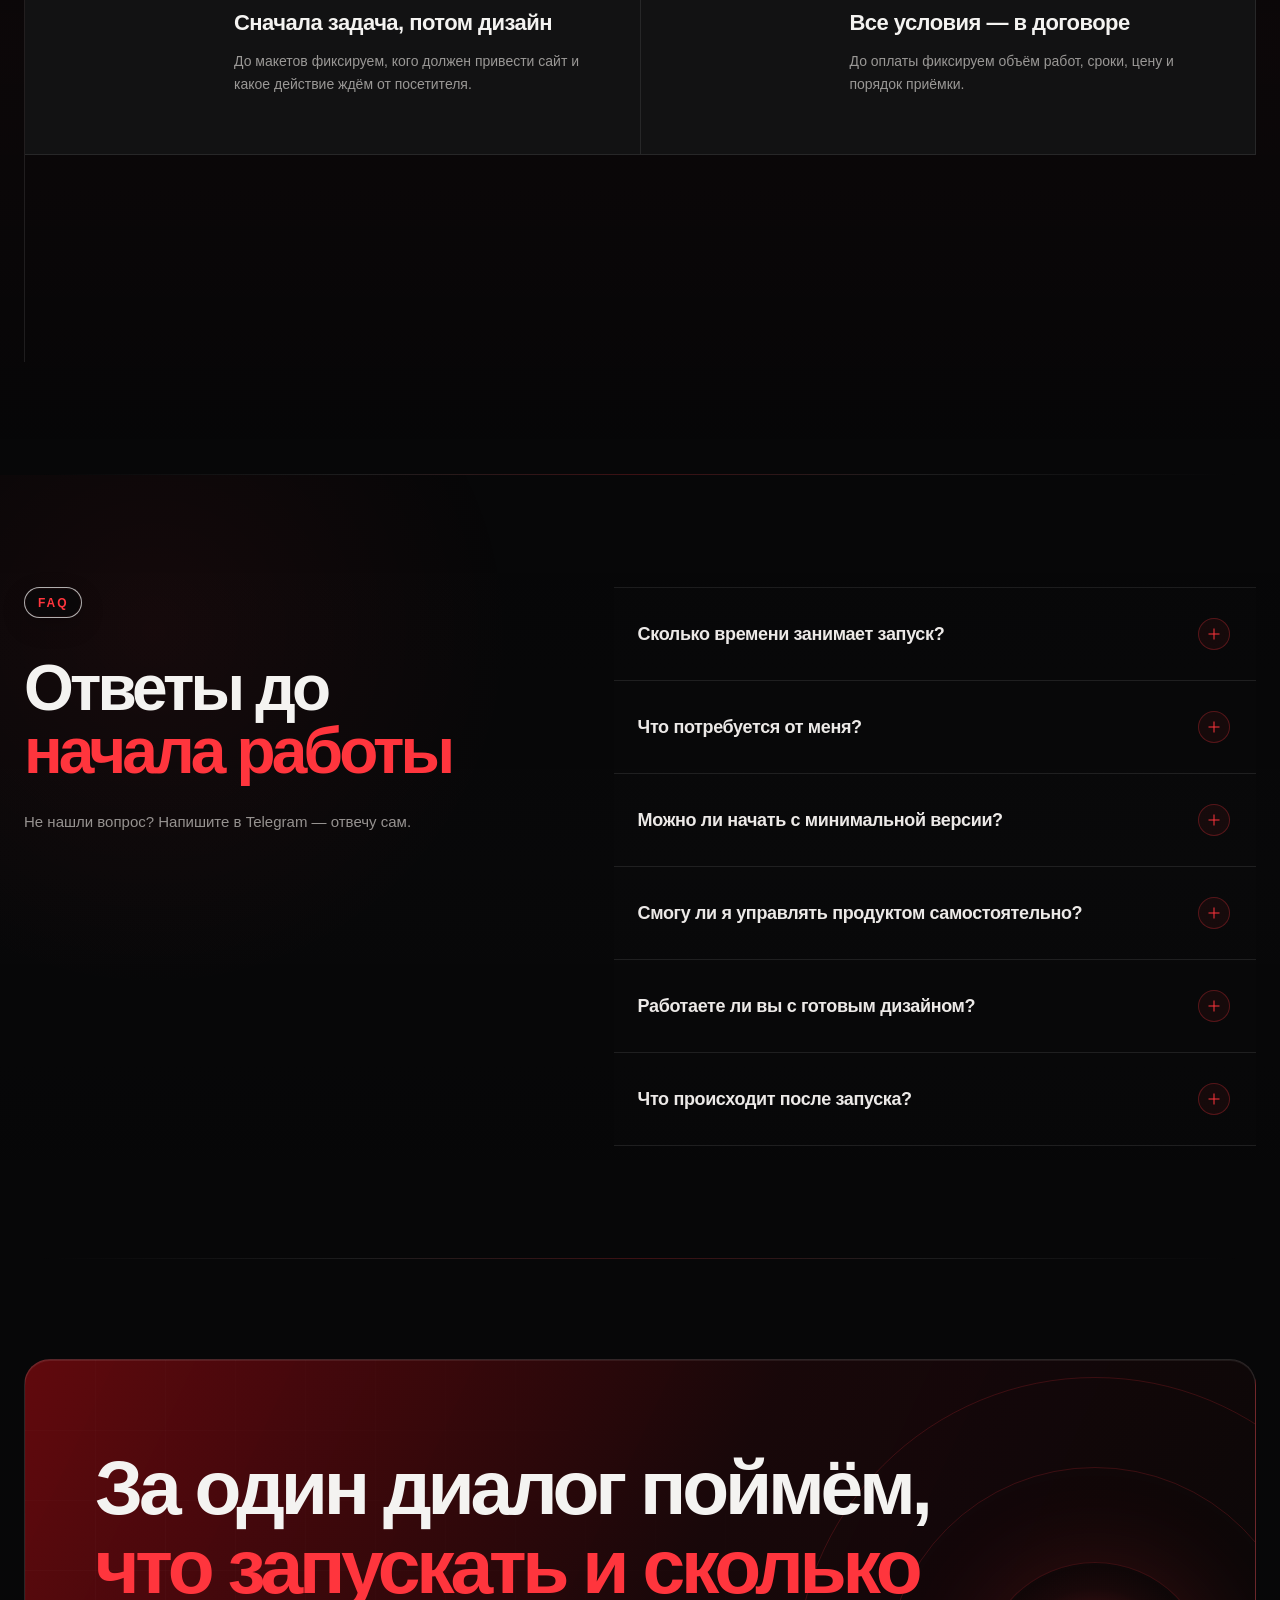
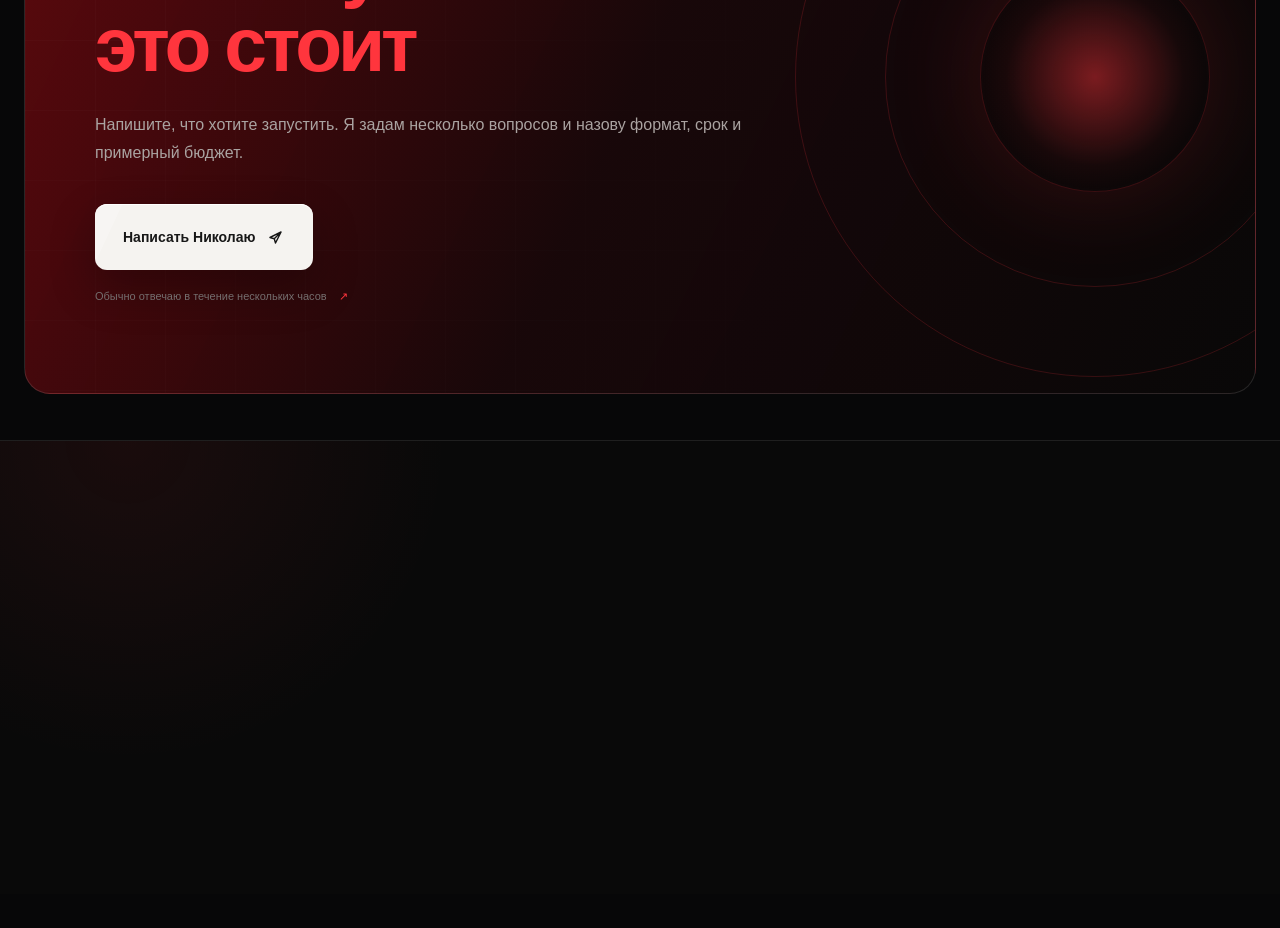
==== commit 1c1e732f: "feat: simplify guarantee icons" ====
--- a/index.html
+++ b/index.html
@@ -17,7 +17,7 @@
     <title>Николай Шерер — сайты, AI и автоматизации для бизнеса</title>
     <link rel="icon" type="image/png" sizes="64x64" href="assets/favicon-64.png" />
     <link rel="apple-touch-icon" href="assets/apple-touch-icon.png" />
-    <link rel="stylesheet" href="styles.css?v=20260906-4" />
+    <link rel="stylesheet" href="styles.css?v=20260906-5" />
     <script src="script.js?v=20260906-4" defer></script>
   </head>
 
@@ -492,19 +492,19 @@
 
           <div class="guarantee-grid">
             <article class="guarantee-card reveal" style="--delay: .03s">
-              <span class="guarantee-icon"><img src="assets/guarantee-icons/goal.png" width="512" height="512" loading="lazy" decoding="async" alt="" aria-hidden="true" /></span>
+              <span class="guarantee-icon"><img src="assets/guarantee-icons/goal-flat.png" width="512" height="512" loading="lazy" decoding="async" alt="" aria-hidden="true" /></span>
               <div><h3>Сначала задача, потом дизайн</h3><p>До макетов фиксируем, кого должен привести сайт и какое действие ждём от посетителя.</p></div>
             </article>
             <article class="guarantee-card reveal" style="--delay: .09s">
-              <span class="guarantee-icon"><img src="assets/guarantee-icons/contract.png" width="512" height="512" loading="lazy" decoding="async" alt="" aria-hidden="true" /></span>
+              <span class="guarantee-icon"><img src="assets/guarantee-icons/contract-flat.png" width="512" height="512" loading="lazy" decoding="async" alt="" aria-hidden="true" /></span>
               <div><h3>Все условия — в договоре</h3><p>До оплаты фиксируем объём работ, сроки, цену и порядок приёмки.</p></div>
             </article>
             <article class="guarantee-card reveal" style="--delay: .15s">
-              <span class="guarantee-icon"><img src="assets/guarantee-icons/refund.png" width="512" height="512" loading="lazy" decoding="async" alt="" aria-hidden="true" /></span>
+              <span class="guarantee-icon"><img src="assets/guarantee-icons/refund-flat.png" width="512" height="512" loading="lazy" decoding="async" alt="" aria-hidden="true" /></span>
               <div><h3>Не подошёл первый вариант — верну предоплату</h3><p>Если после первой согласованной версии решим остановиться, вы получите внесённые деньги обратно.</p></div>
             </article>
             <article class="guarantee-card reveal" style="--delay: .21s">
-              <span class="guarantee-icon"><img src="assets/guarantee-icons/support.png" width="512" height="512" loading="lazy" decoding="async" alt="" aria-hidden="true" /></span>
+              <span class="guarantee-icon"><img src="assets/guarantee-icons/support-flat.png" width="512" height="512" loading="lazy" decoding="async" alt="" aria-hidden="true" /></span>
               <div><h3>Не пропадаю после запуска</h3><p>Передаю доступы, обучаю работать с продуктом и остаюсь на связи, пока вы осваиваете управление.</p></div>
             </article>
           </div>
--- a/styles.css
+++ b/styles.css
@@ -7546,7 +7546,7 @@
   }
 }
 
-/* Large 2D guarantee artwork */
+/* Flat red guarantee pictograms */
 .guarantee-card {
   position: relative;
   grid-template-columns: 150px minmax(0, 1fr);
@@ -7563,7 +7563,6 @@
 }
 
 .guarantee-icon {
-  --guarantee-art-rotate: -2deg;
   display: grid;
   width: 150px;
   height: 150px;
@@ -7575,22 +7574,16 @@
   place-items: center;
 }
 
-.guarantee-card:nth-child(even) .guarantee-icon {
-  --guarantee-art-rotate: 2deg;
-}
-
 .guarantee-icon img {
   width: 100%;
   height: 100%;
   object-fit: contain;
-  filter: saturate(0.92) brightness(0.86) drop-shadow(0 16px 22px rgba(0, 0, 0, 0.34));
-  transform: rotate(var(--guarantee-art-rotate)) scale(0.96);
-  transition: filter 0.55s ease, transform 0.65s var(--ease);
+  transform: scale(0.94);
+  transition: transform 0.55s var(--ease);
 }
 
 .guarantee-card:hover .guarantee-icon img {
-  filter: saturate(1.08) brightness(1) drop-shadow(0 20px 28px rgba(0, 0, 0, 0.42));
-  transform: rotate(0) scale(1.04);
+  transform: scale(1);
 }
 
 @media (max-width: 900px) {
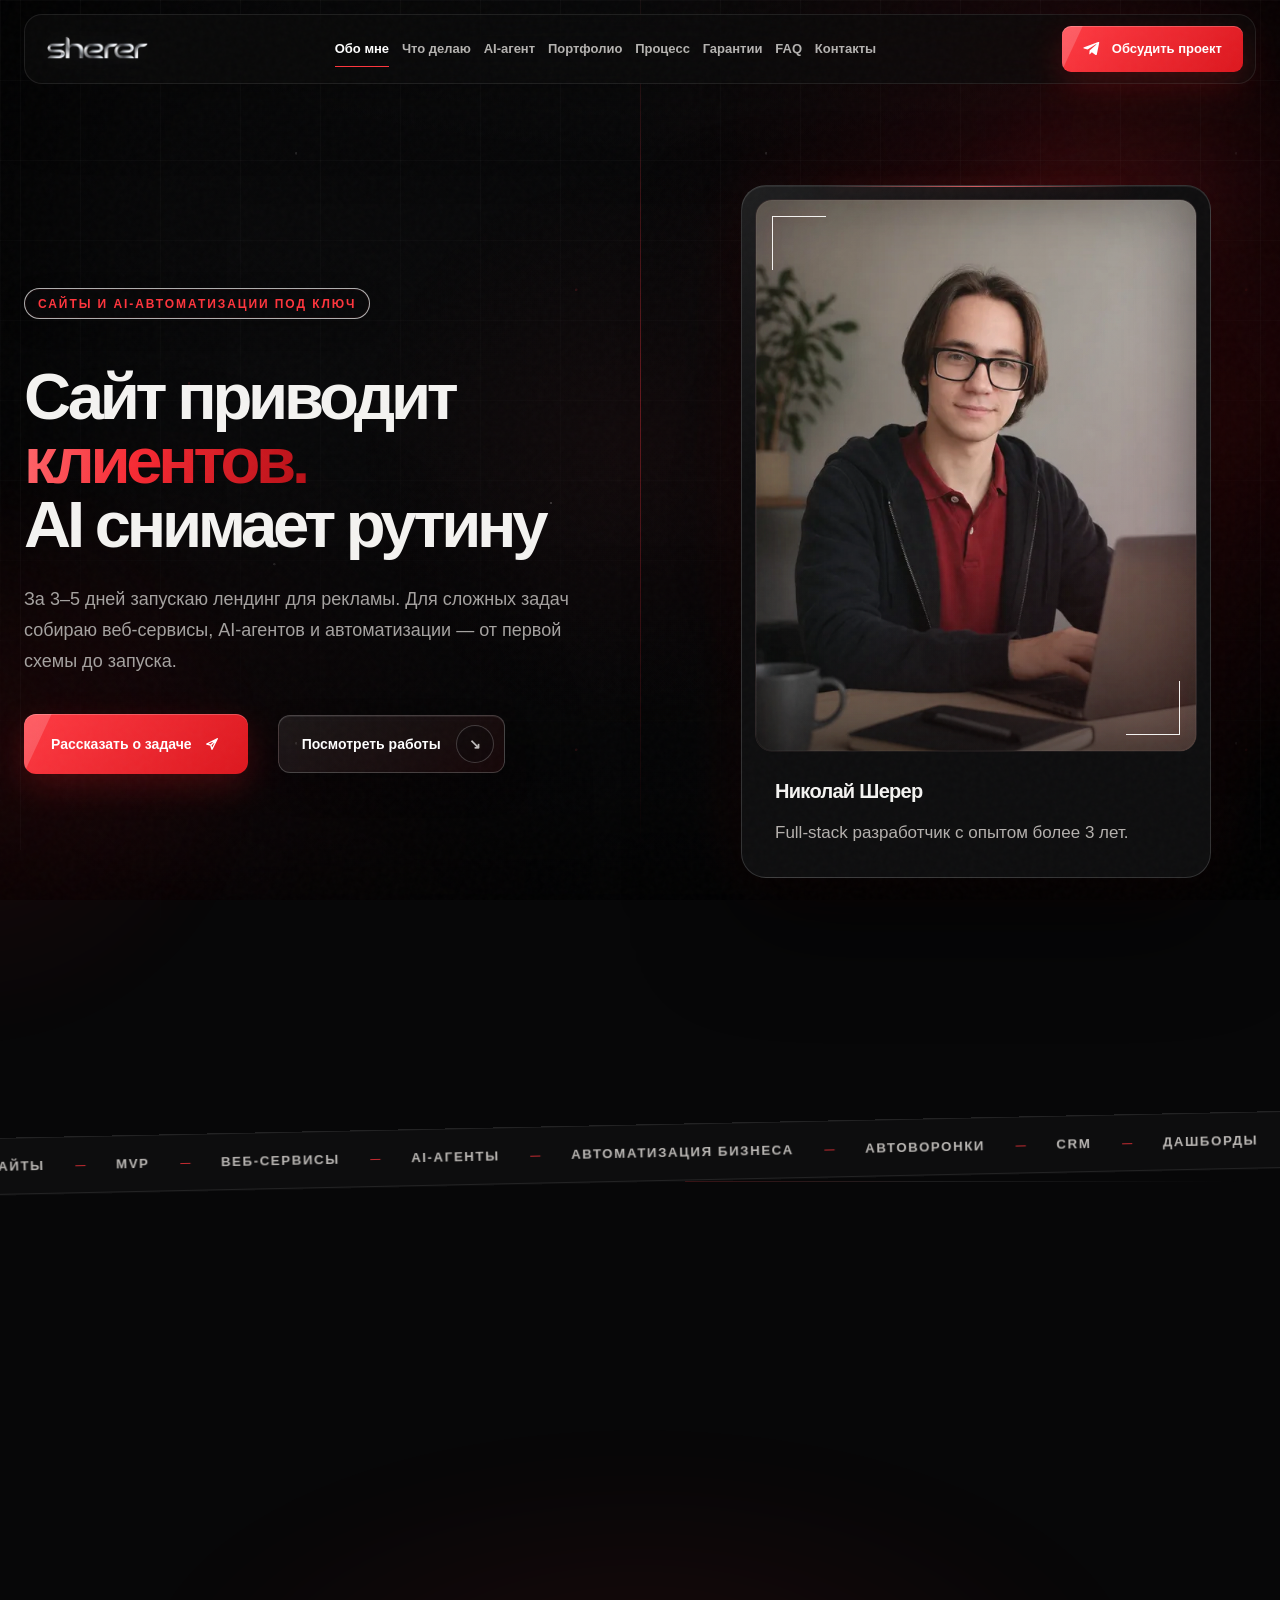
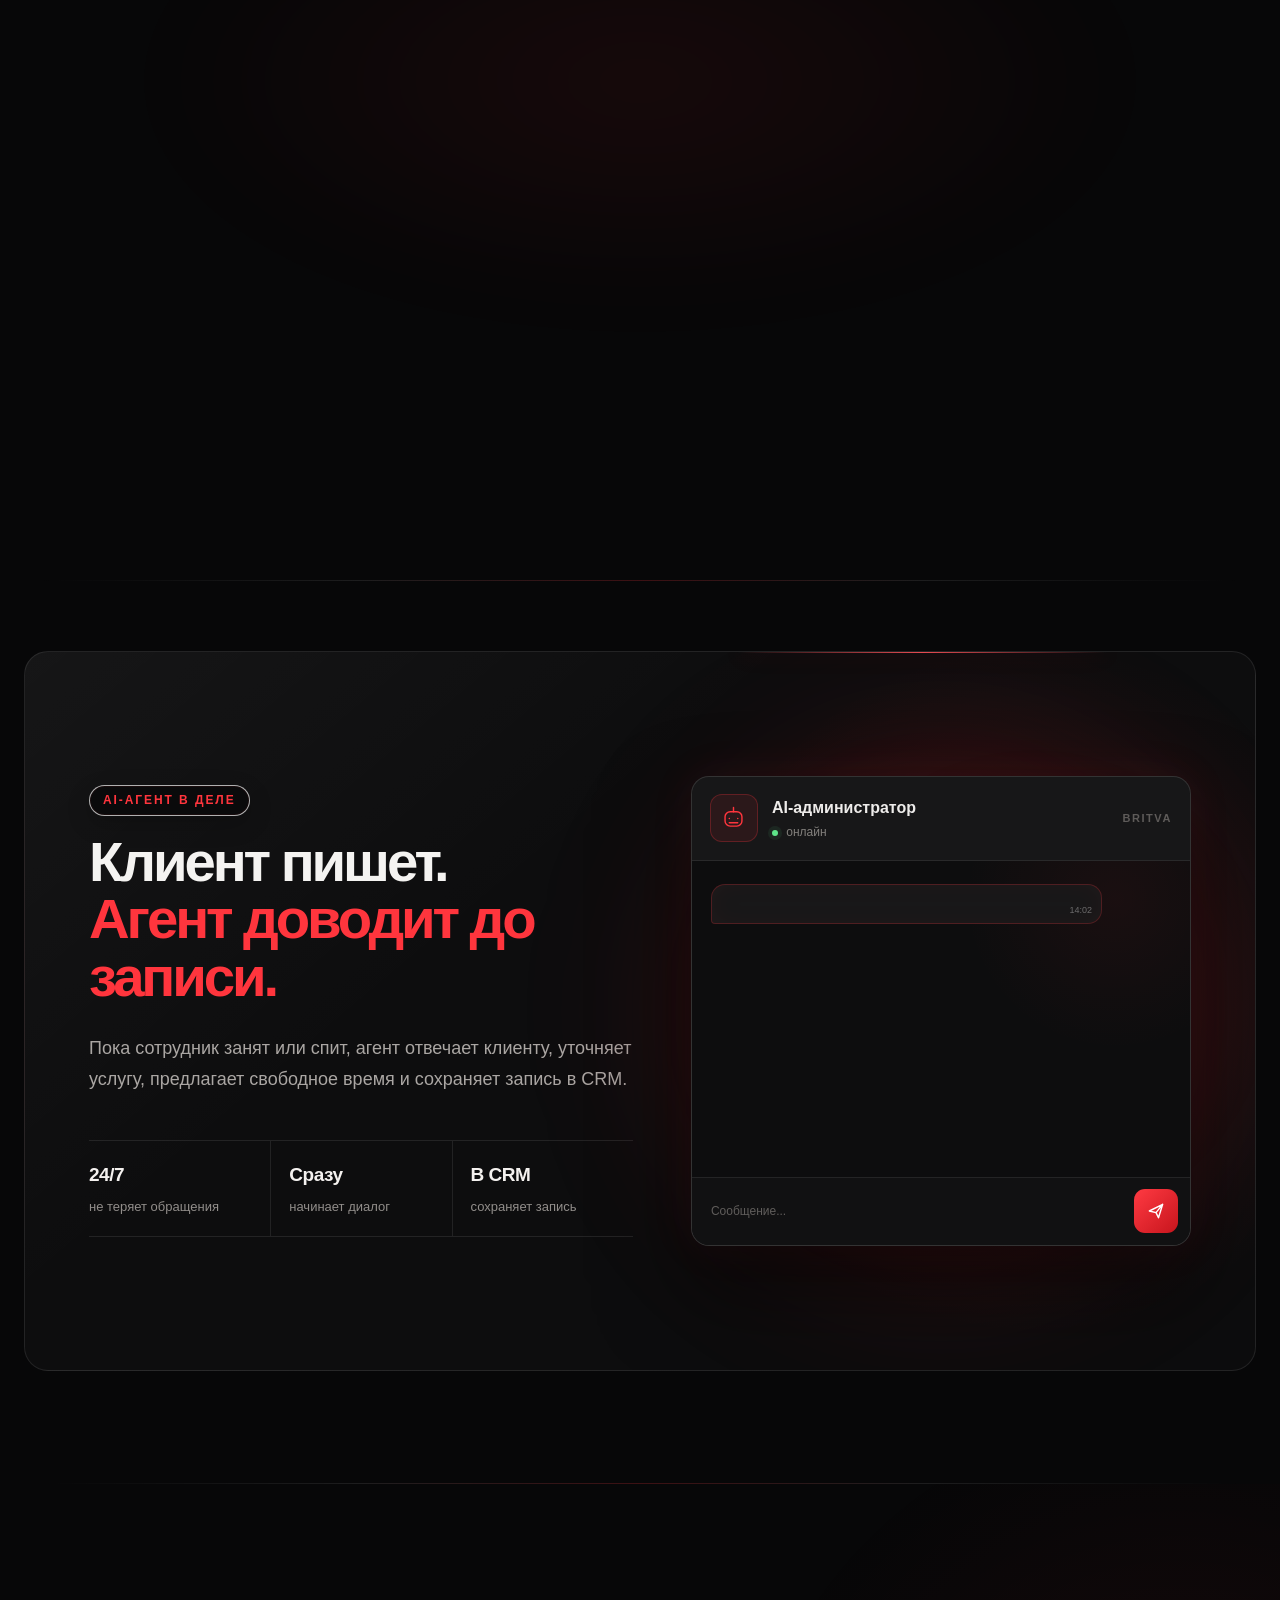
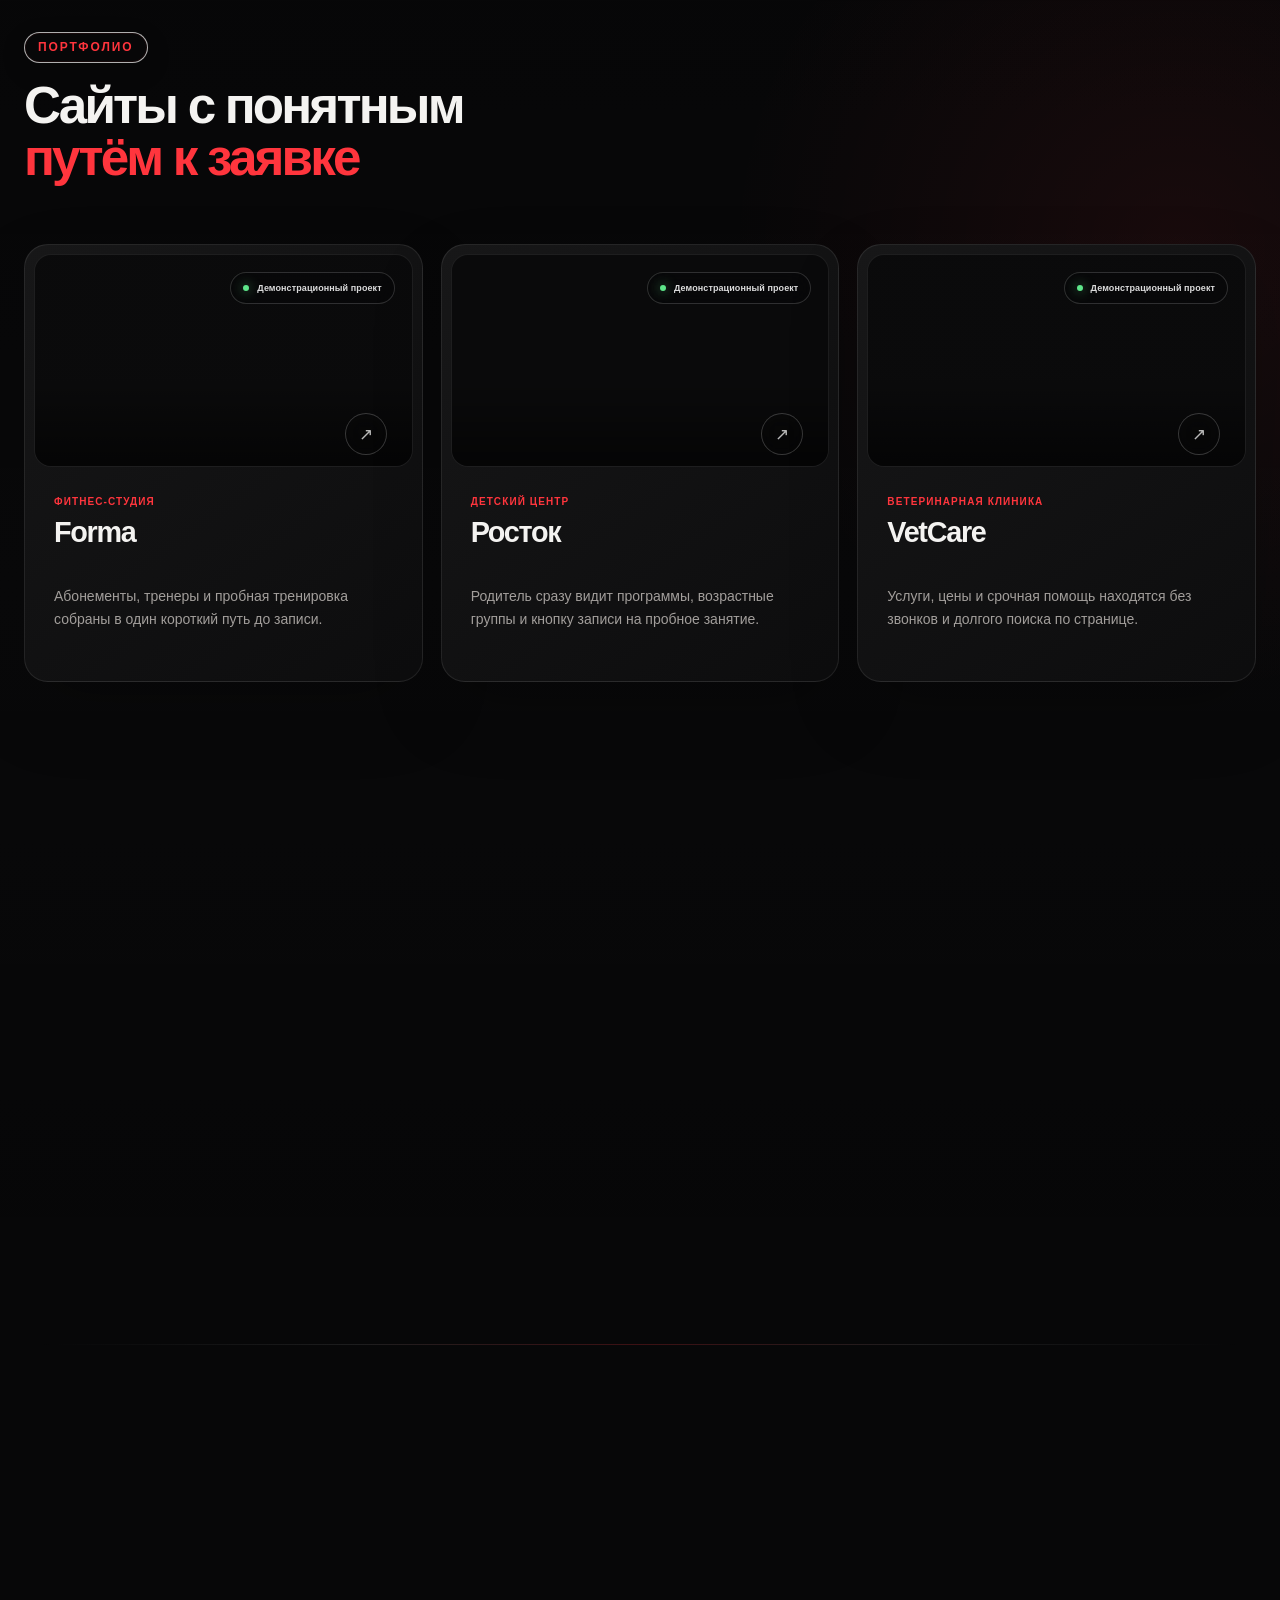
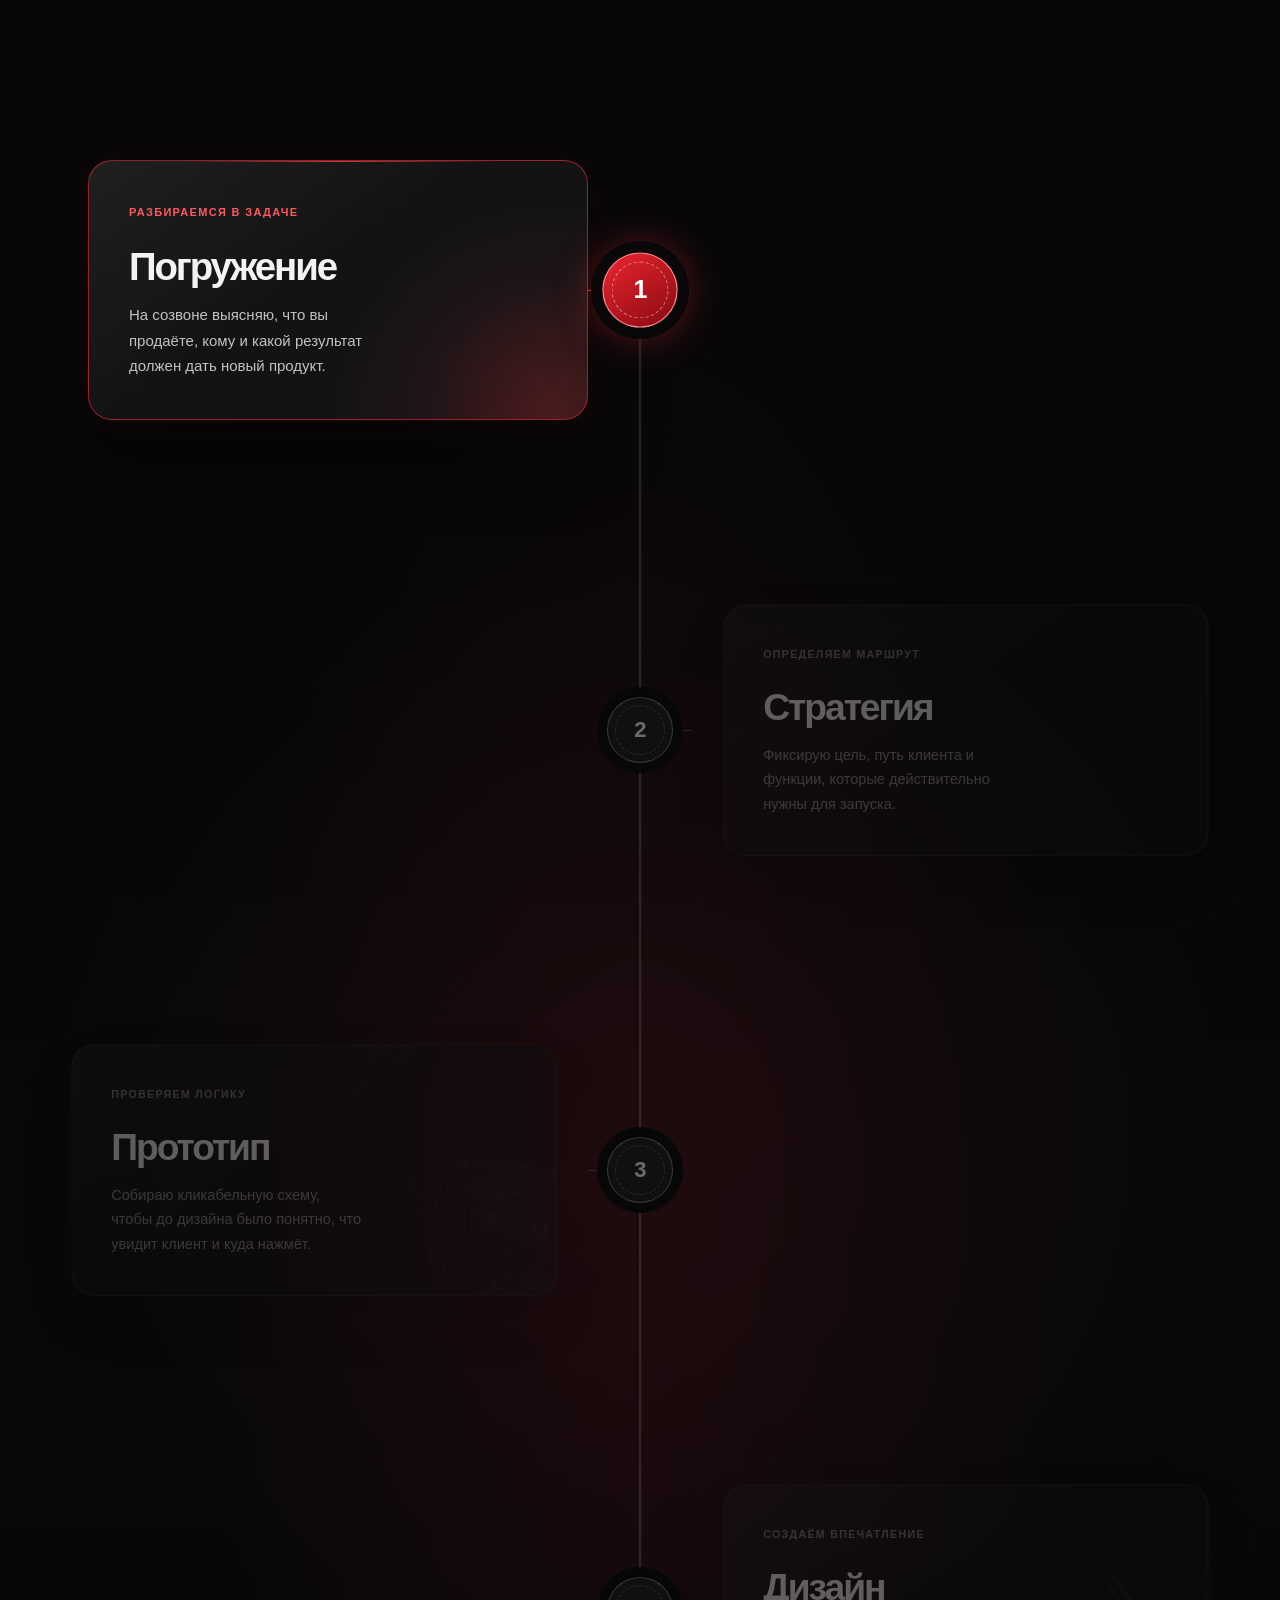
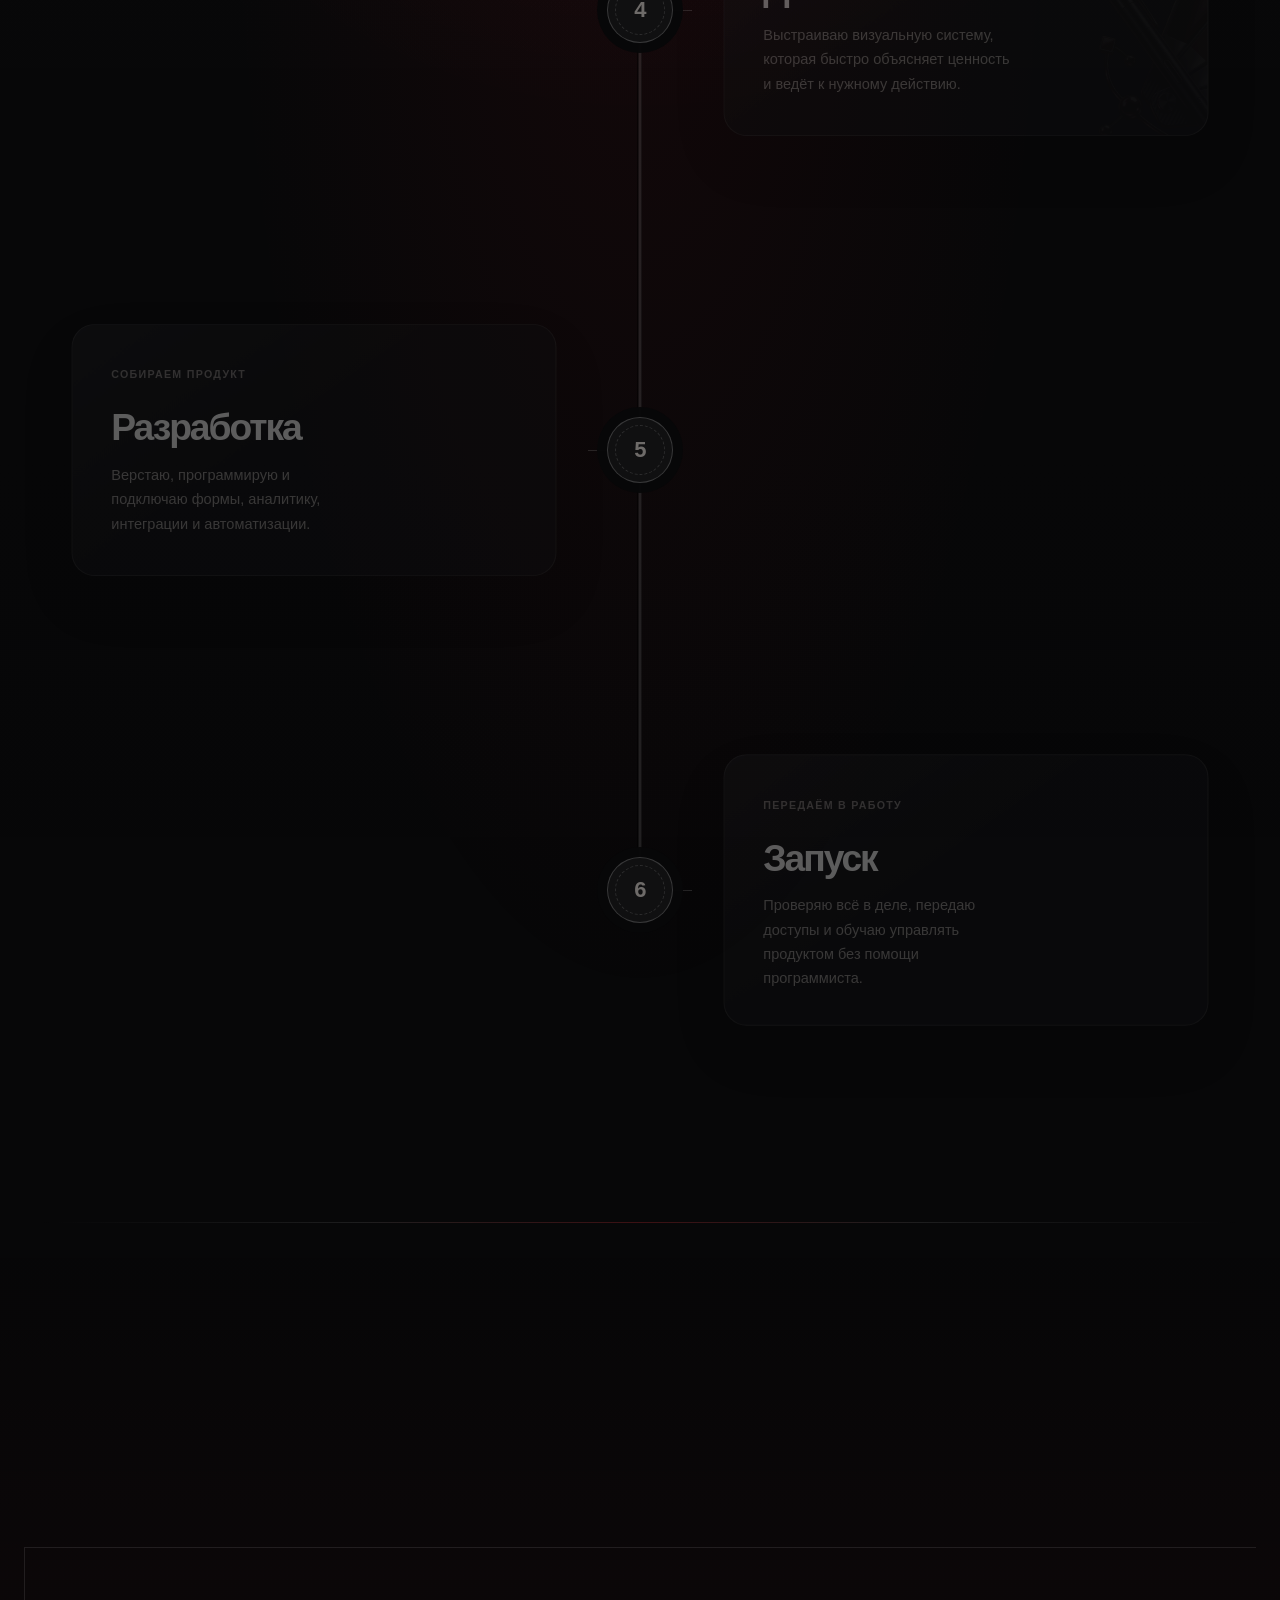
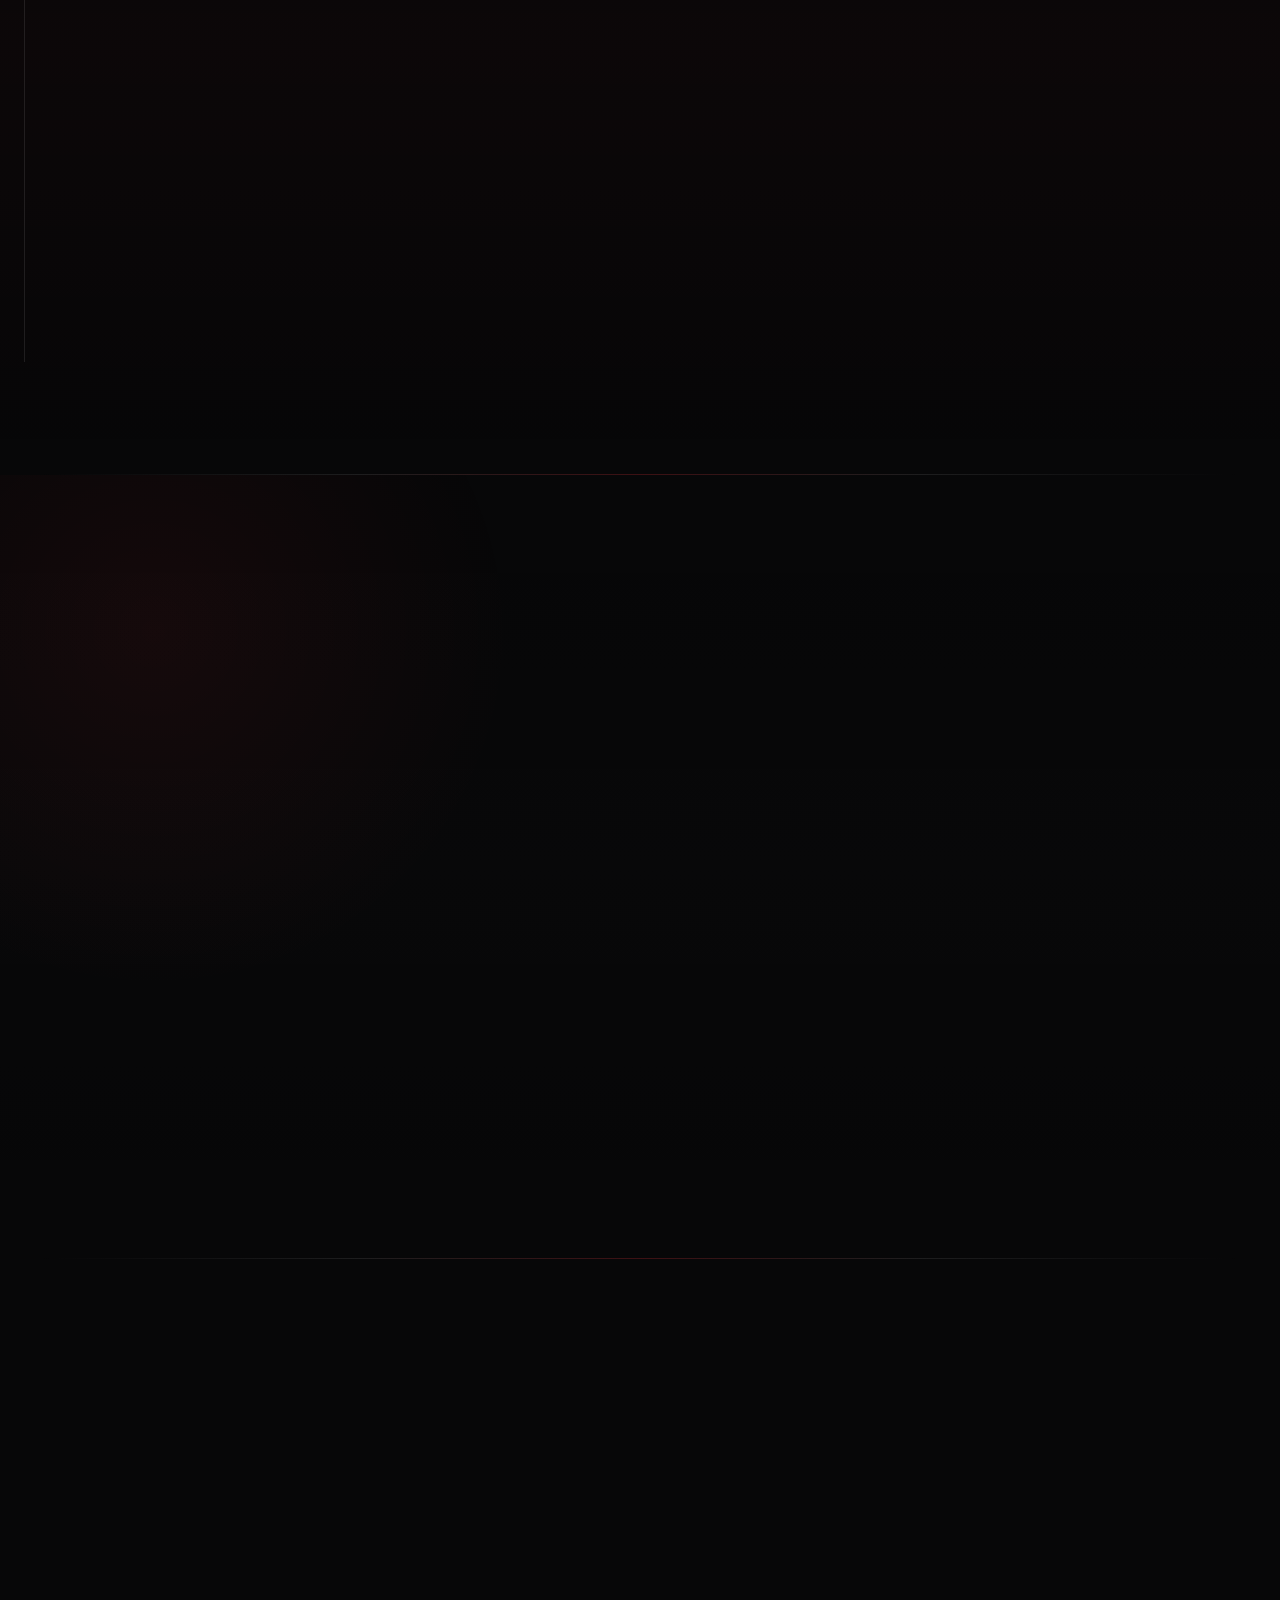
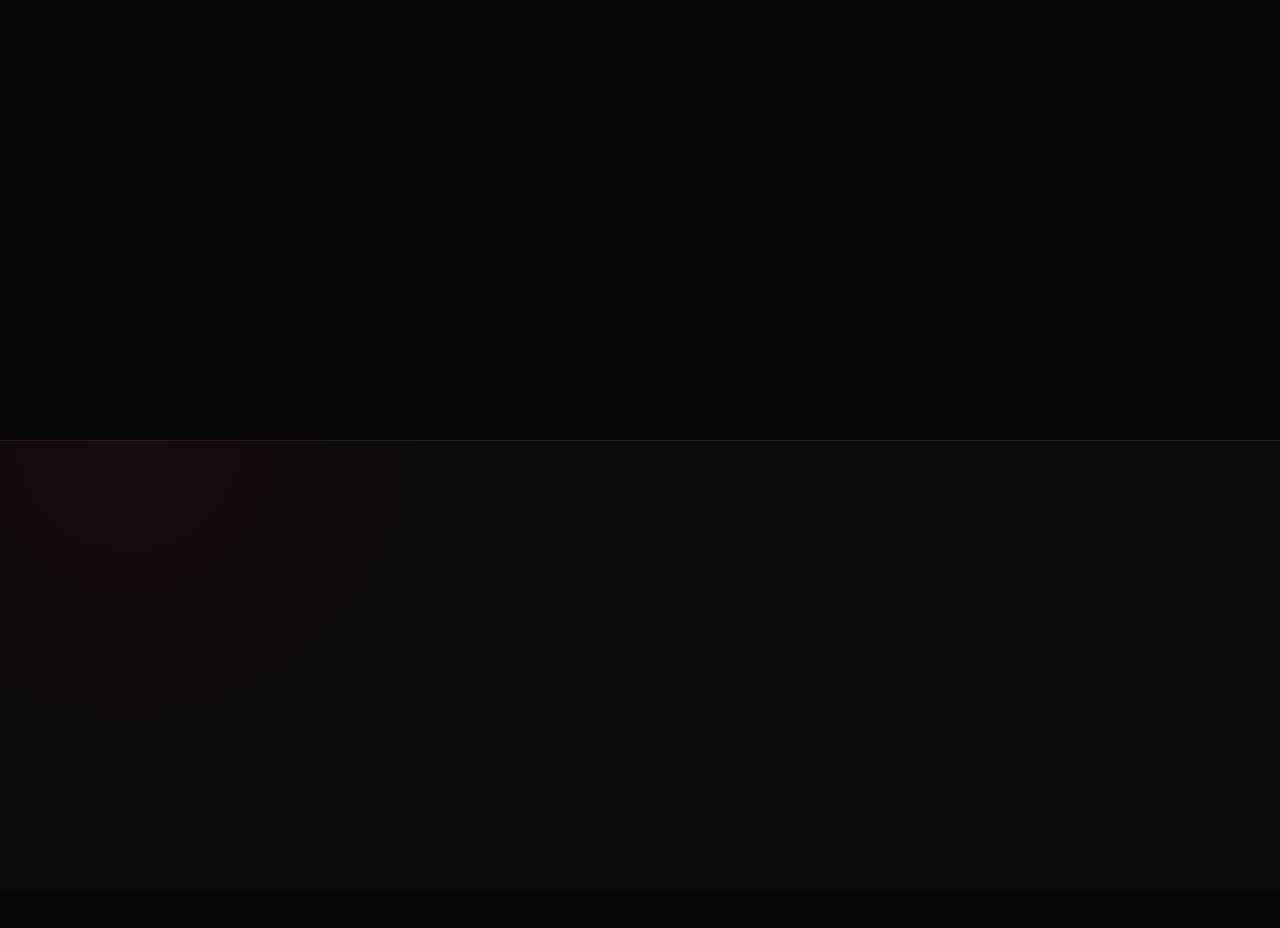
==== commit c9d48e35: "perf: smooth process scroll progress" ====
--- a/index.html
+++ b/index.html
@@ -17,8 +17,8 @@
     <title>Николай Шерер — сайты, AI и автоматизации для бизнеса</title>
     <link rel="icon" type="image/png" sizes="64x64" href="assets/favicon-64.png" />
     <link rel="apple-touch-icon" href="assets/apple-touch-icon.png" />
-    <link rel="stylesheet" href="styles.css?v=20260906-5" />
-    <script src="script.js?v=20260906-4" defer></script>
+    <link rel="stylesheet" href="styles.css?v=20260906-6" />
+    <script src="script.js?v=20260906-6" defer></script>
   </head>
 
   <body>
--- a/styles.css
+++ b/styles.css
@@ -7079,8 +7079,6 @@
 }
 
 .scroll-process {
-  --process-progress: 0;
-  --process-fill: 0px;
   --process-rail-start: 0px;
   --process-rail-length: 1px;
   position: relative;
@@ -7145,9 +7143,10 @@
   border-radius: inherit;
   background: linear-gradient(180deg, #a50d15, #ff353d 44%, #ff7c81);
   box-shadow: 0 0 18px rgba(255, 53, 61, 0.5);
-  transform: scaleY(var(--process-progress));
+  backface-visibility: hidden;
+  transform: translateZ(0) scaleY(0);
   transform-origin: top;
-  transition: transform 0.1s linear;
+  will-change: transform;
 }
 
 .scroll-process-marker {
@@ -7164,8 +7163,10 @@
   box-shadow: 0 0 0 8px rgba(255, 53, 61, 0.11), 0 0 28px rgba(255, 53, 61, 0.8);
   place-items: center;
   opacity: 0;
-  transform: translate(-50%, -50%) translateY(var(--process-fill));
-  transition: transform 0.1s linear, opacity 0.3s ease;
+  backface-visibility: hidden;
+  transform: translate3d(-50%, -50%, 0) translate3d(0, 0, 0);
+  transition: opacity 0.3s ease;
+  will-change: transform;
 }
 
 .scroll-process.is-started .scroll-process-marker { opacity: 1; }
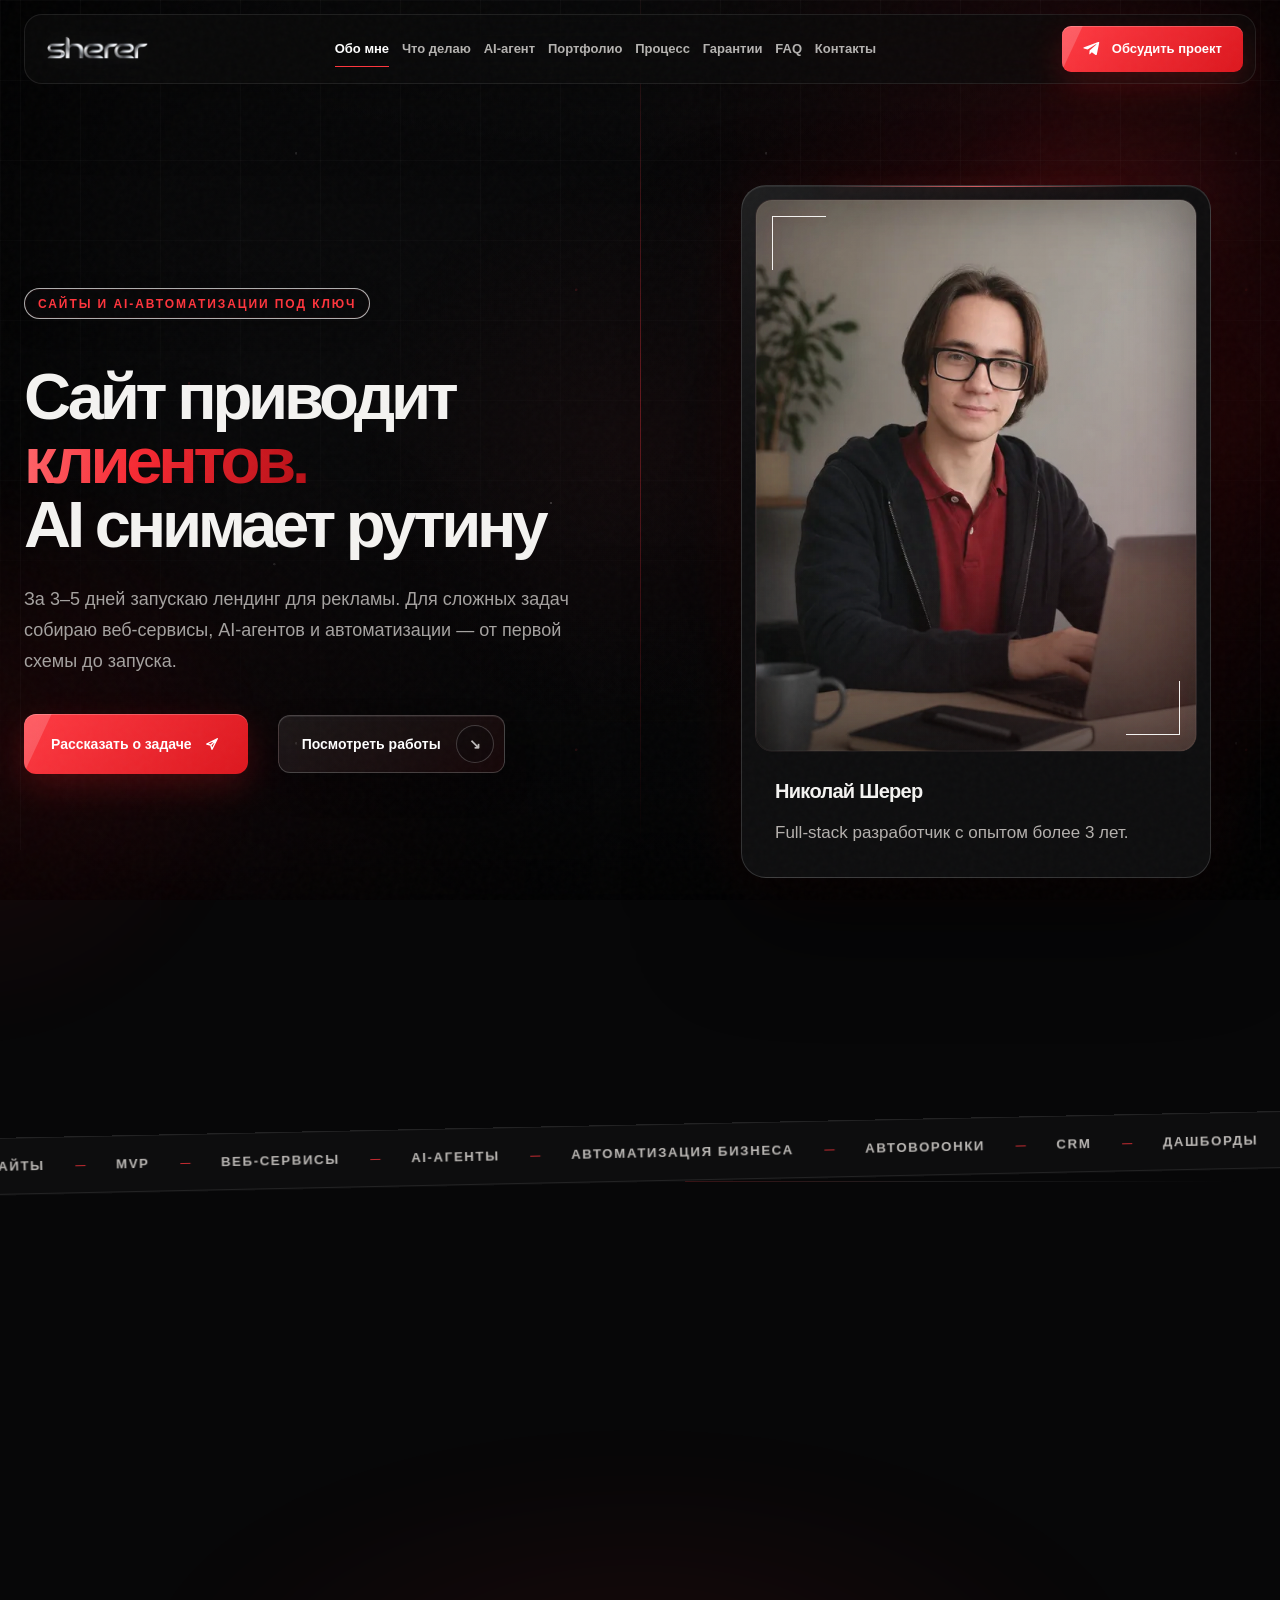
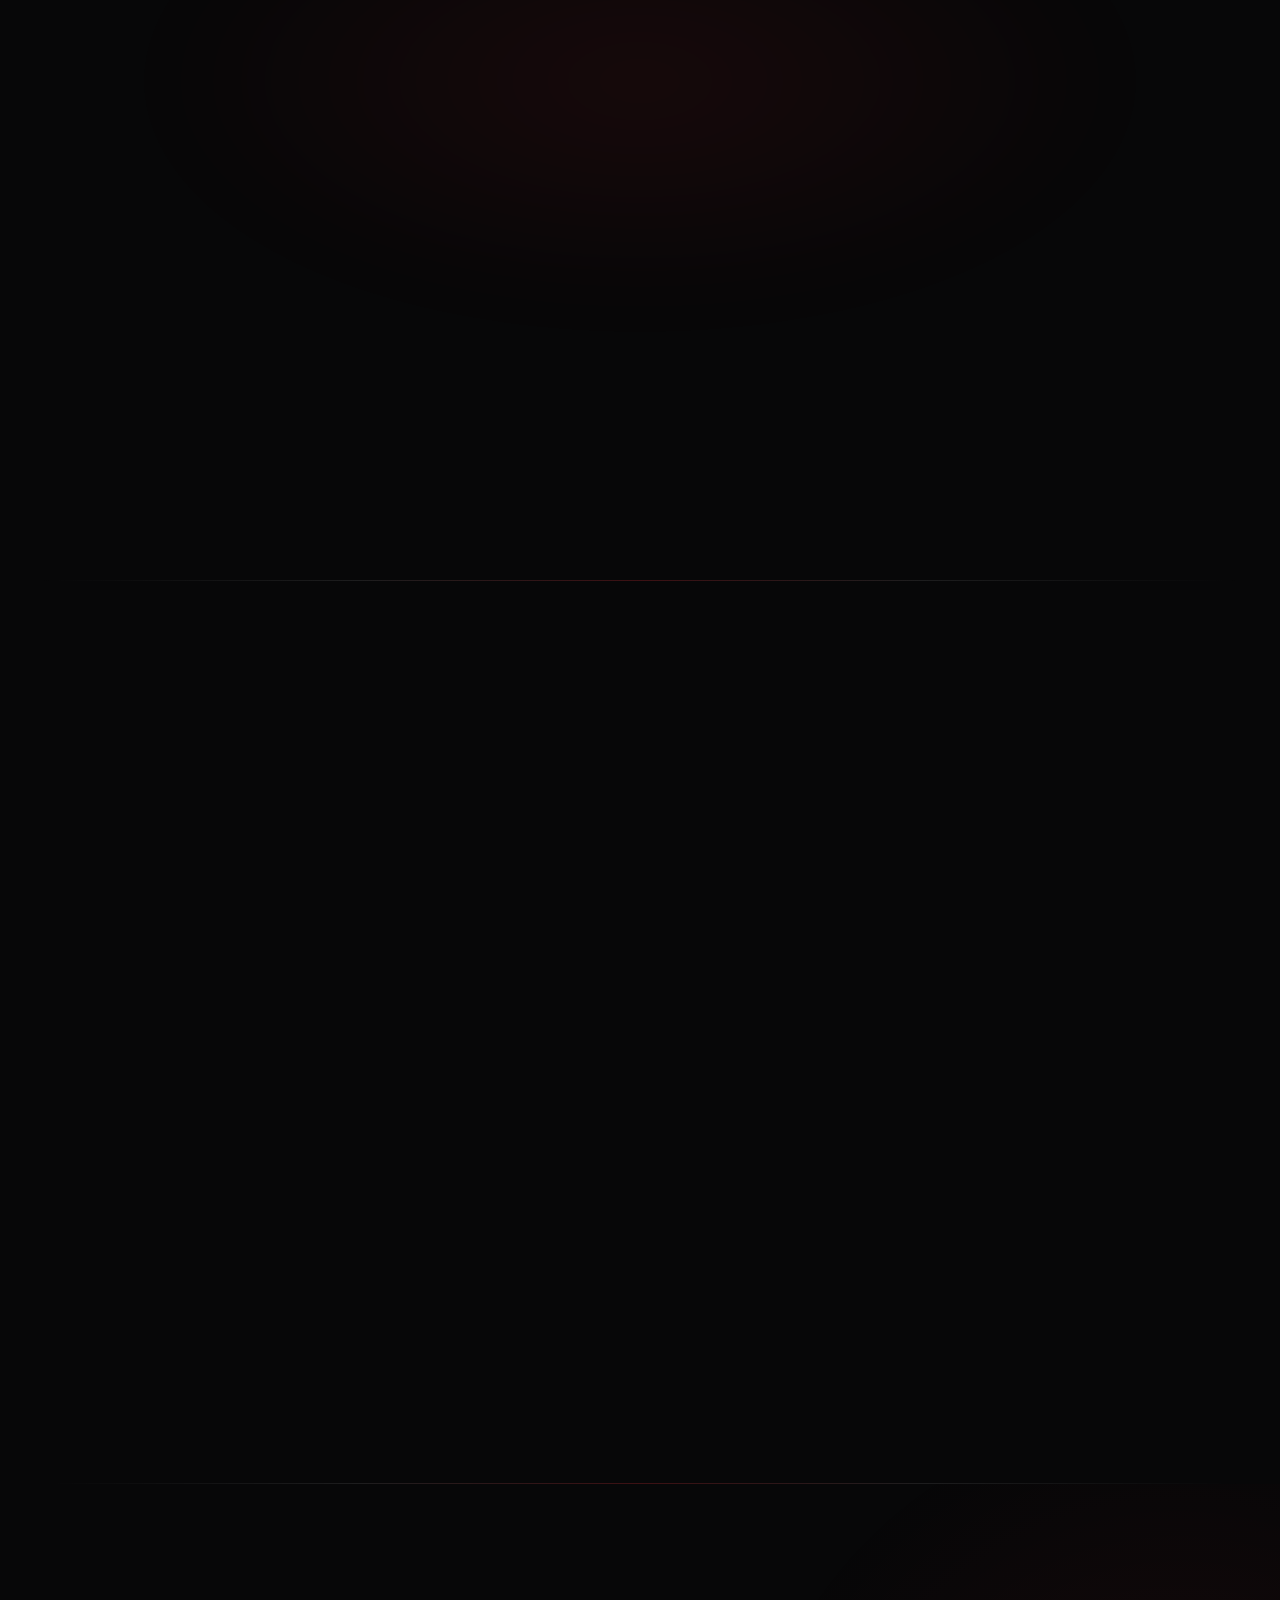
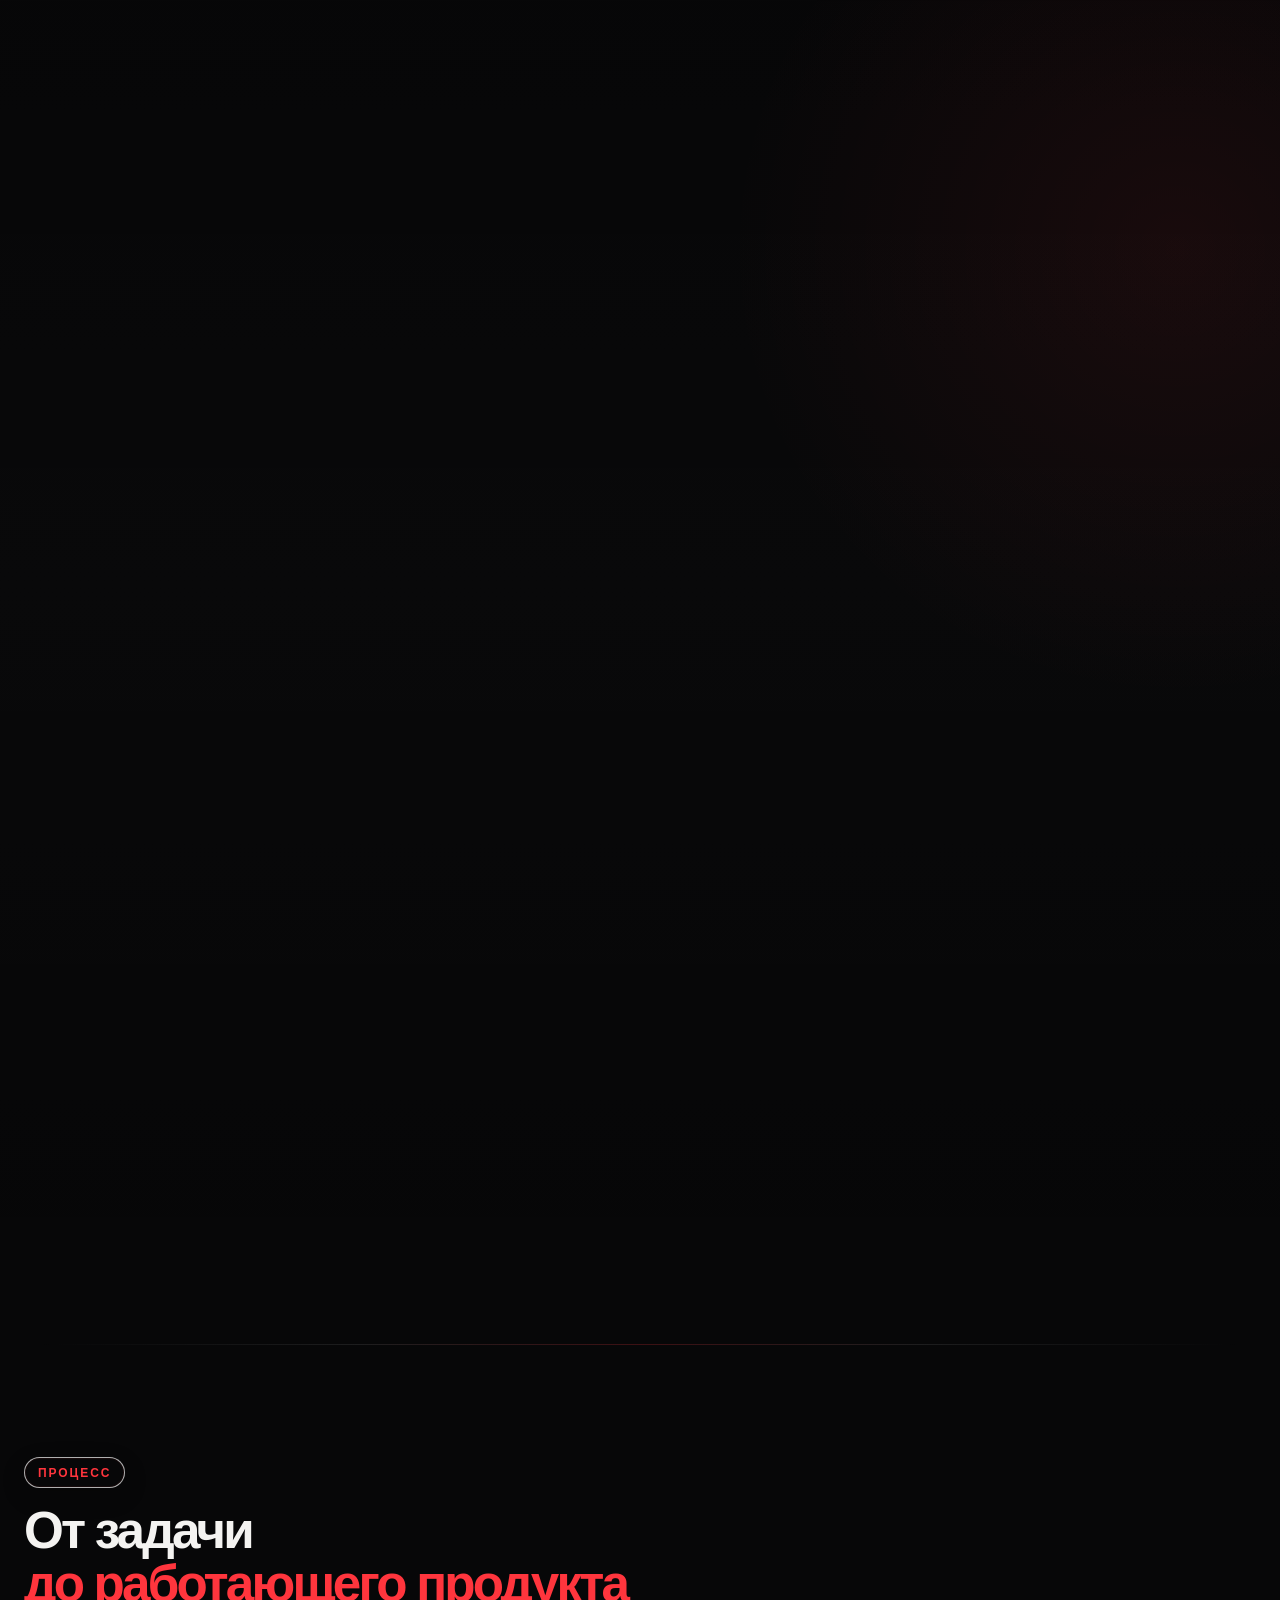
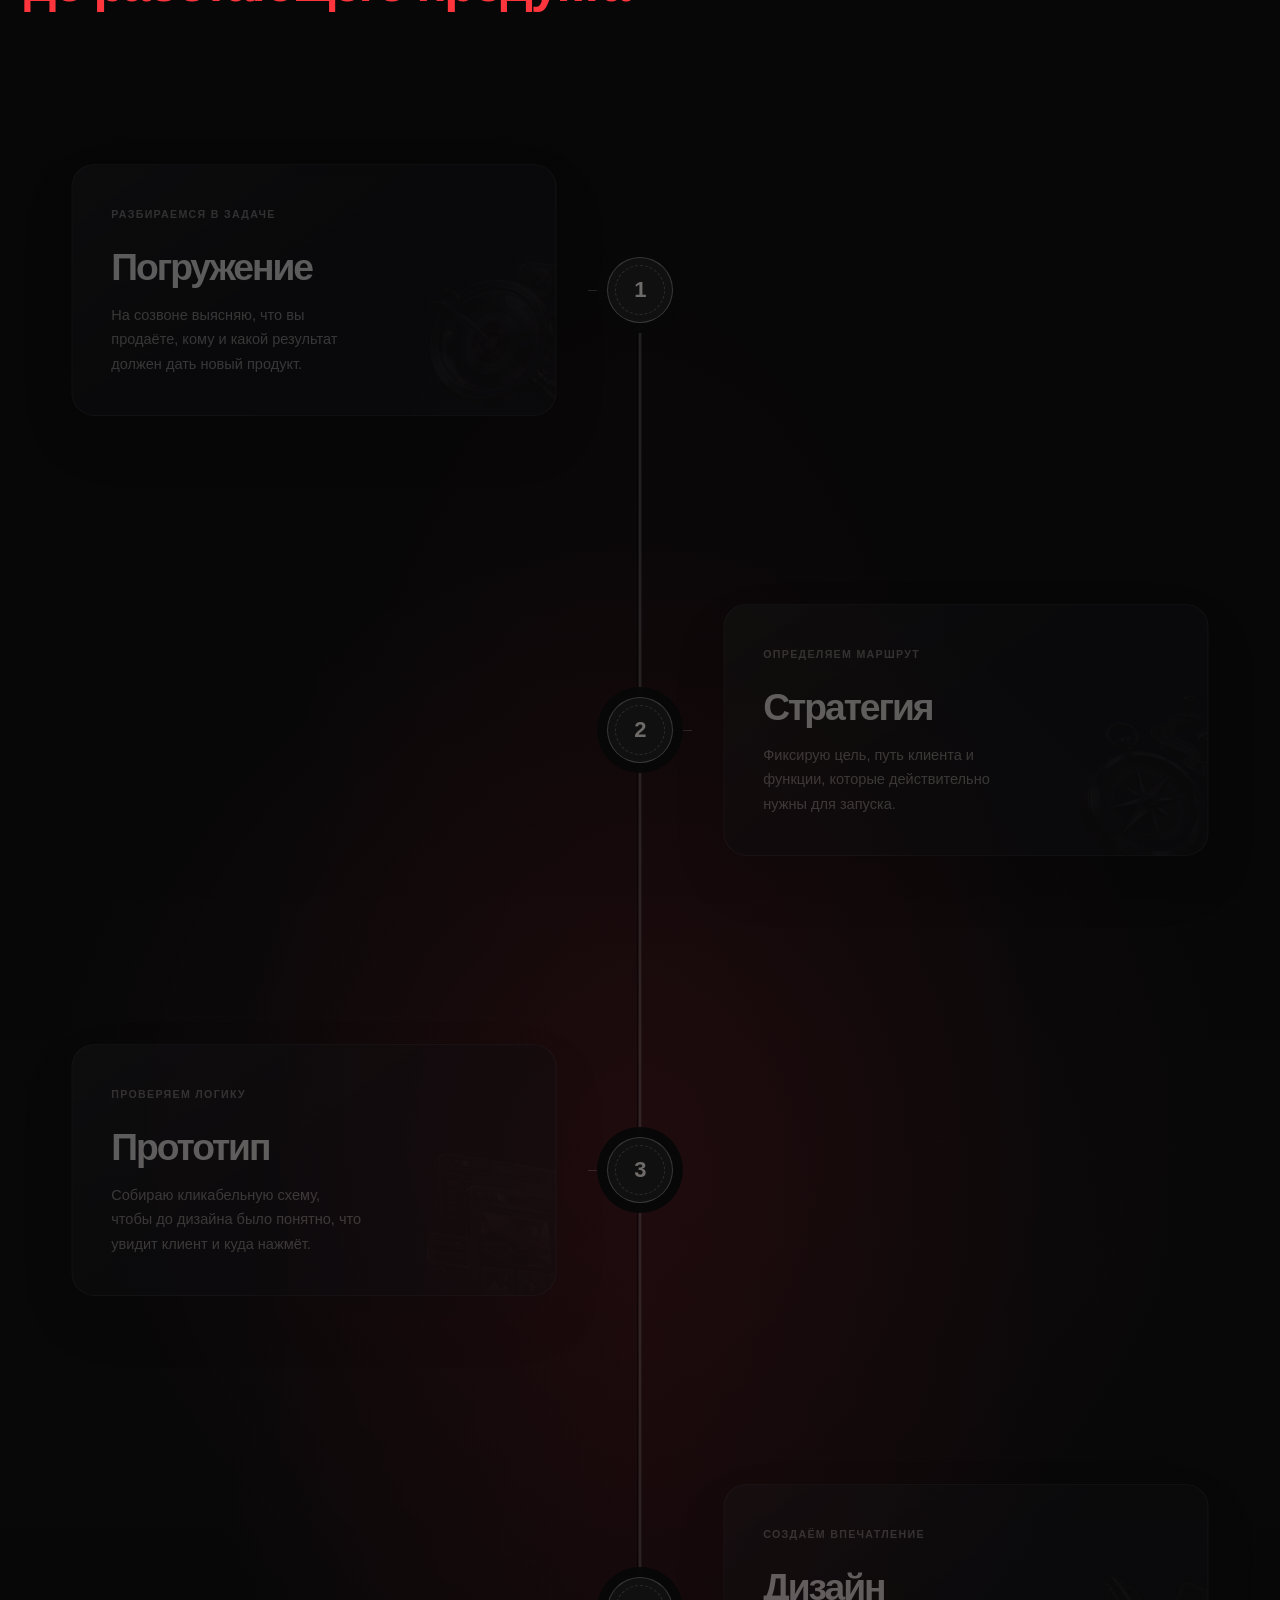
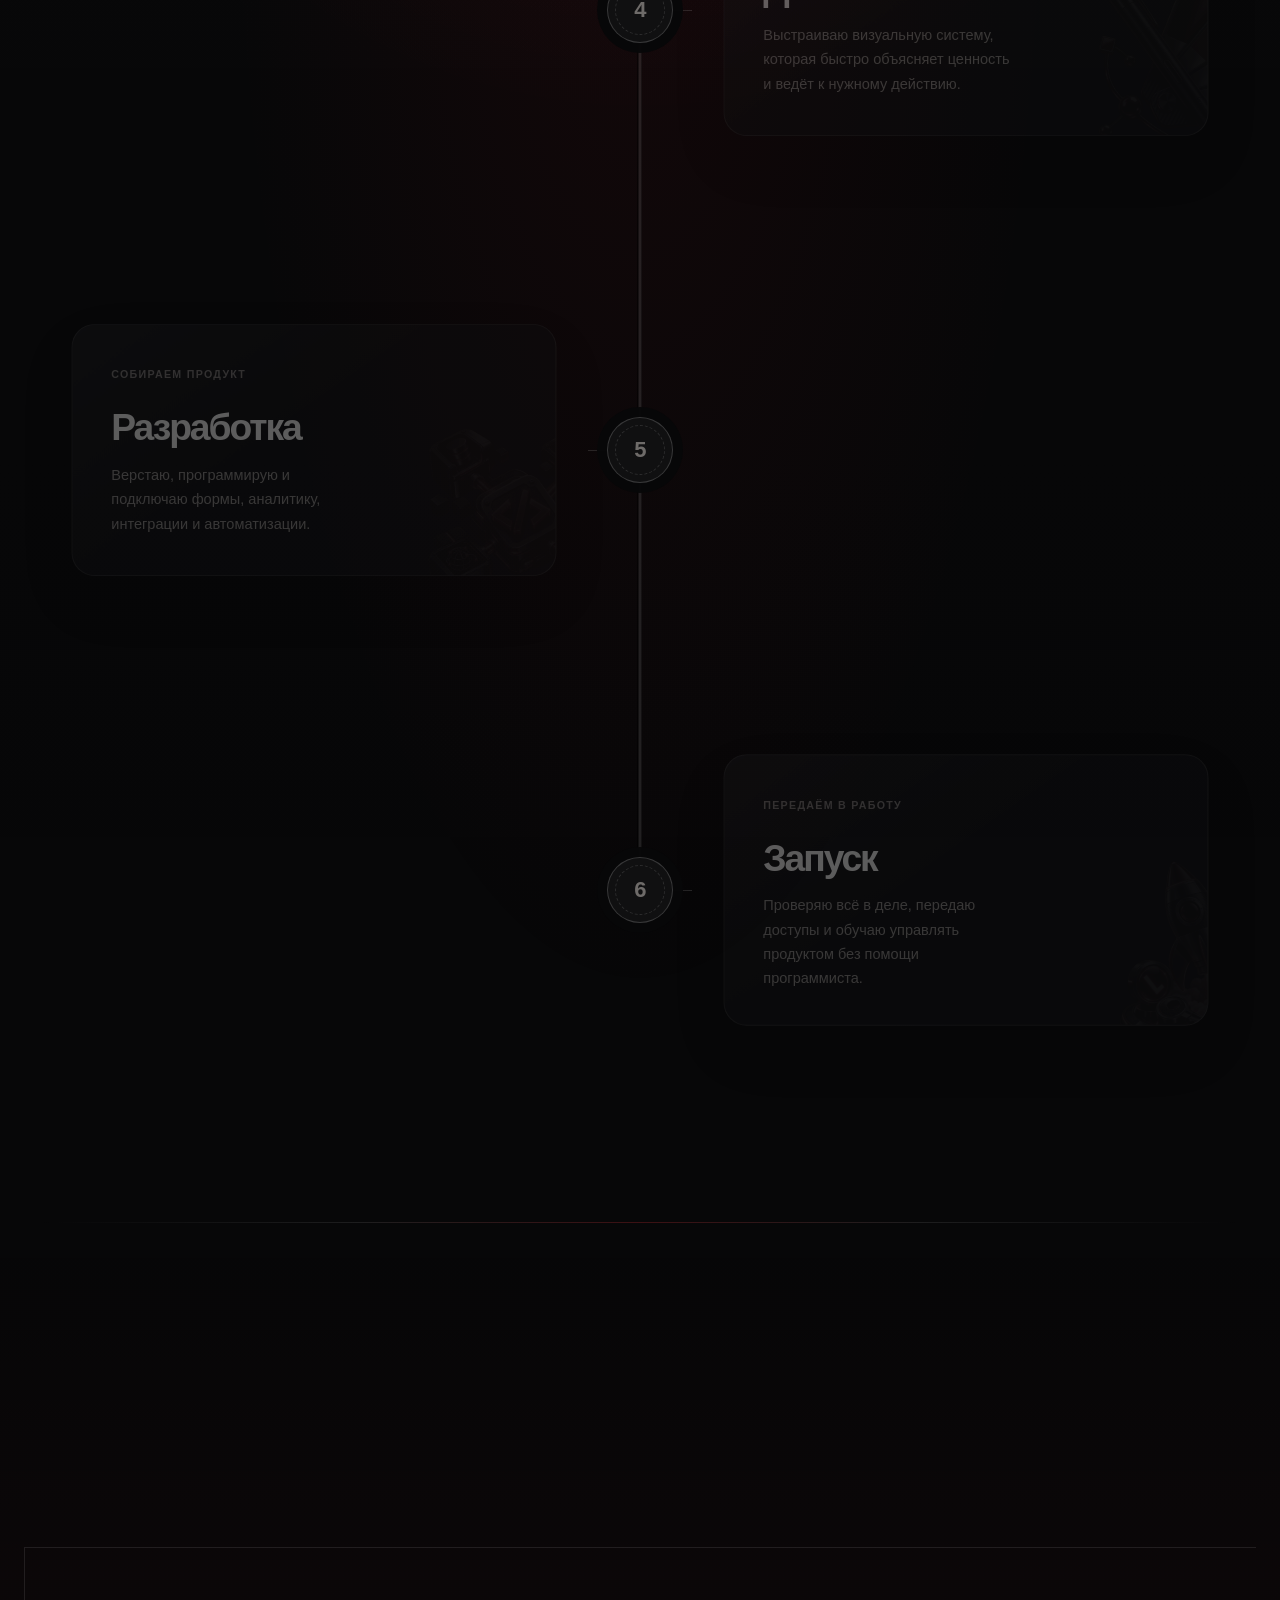
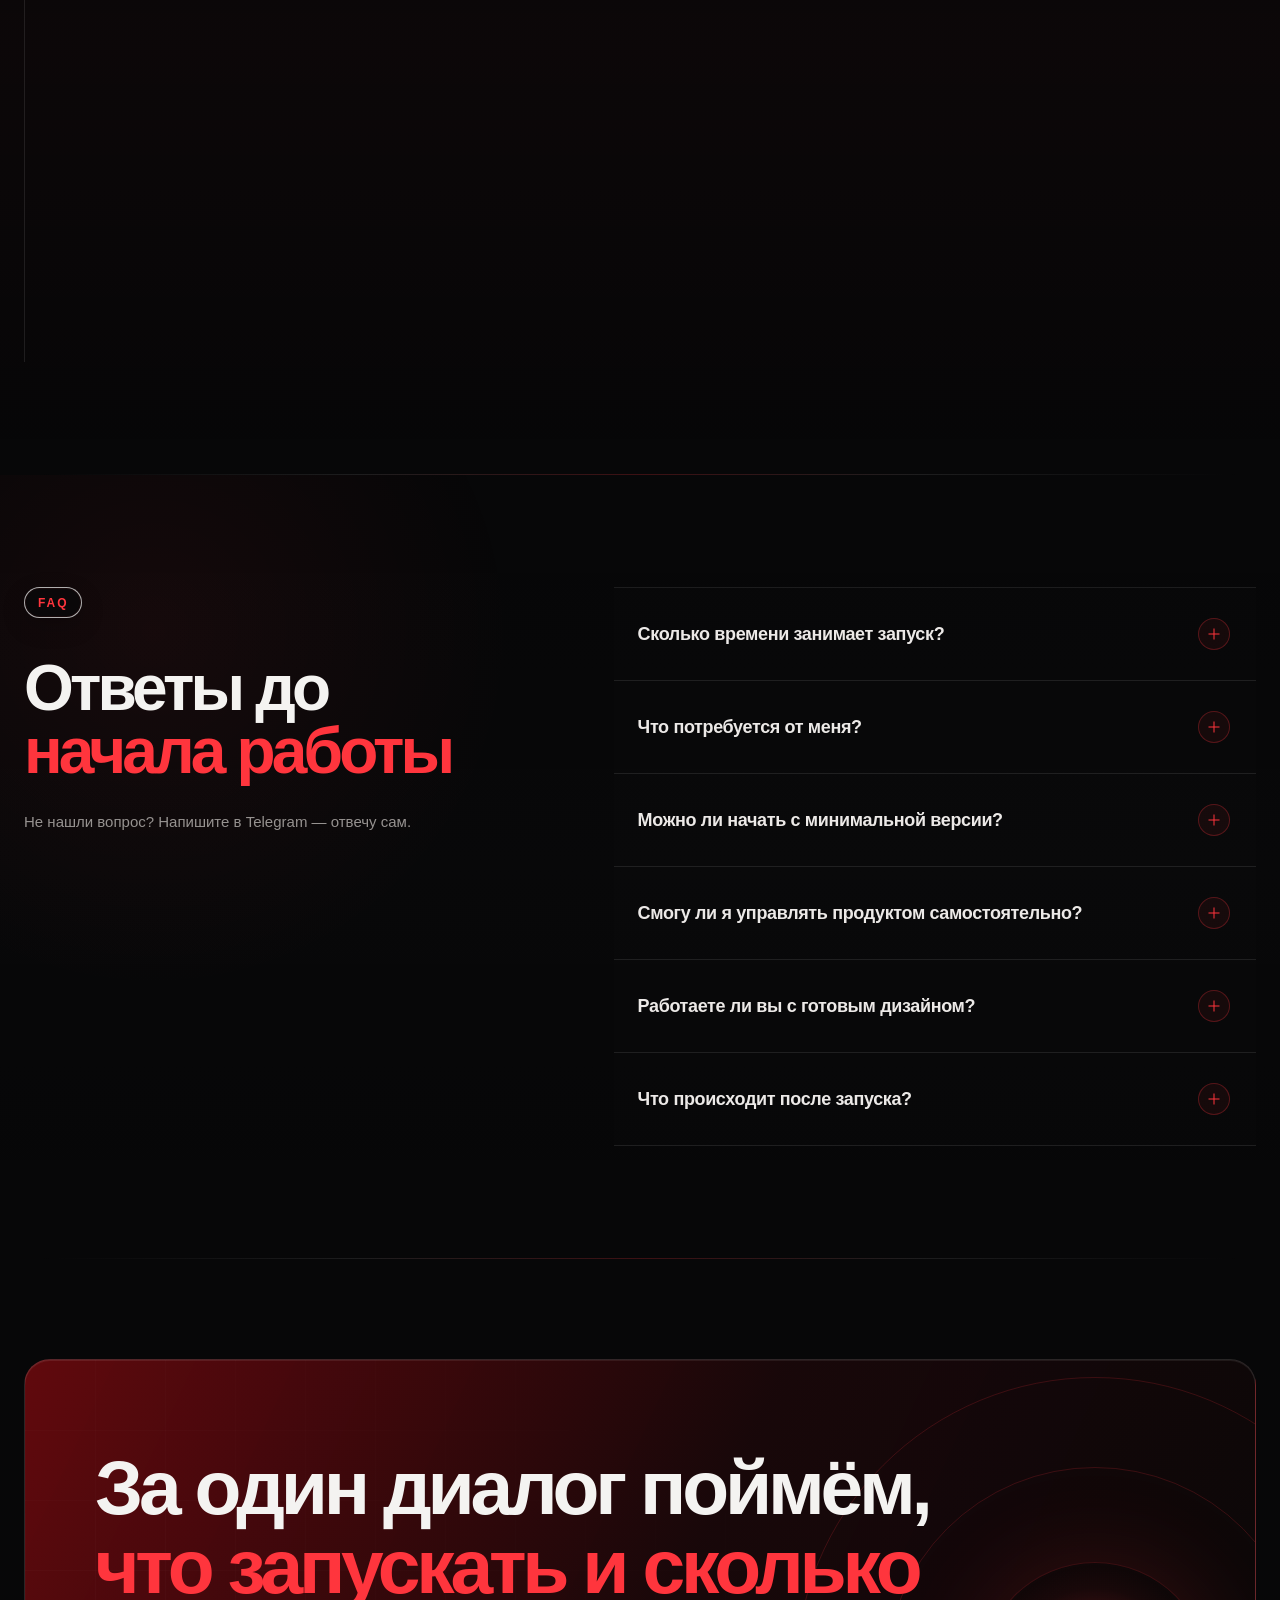
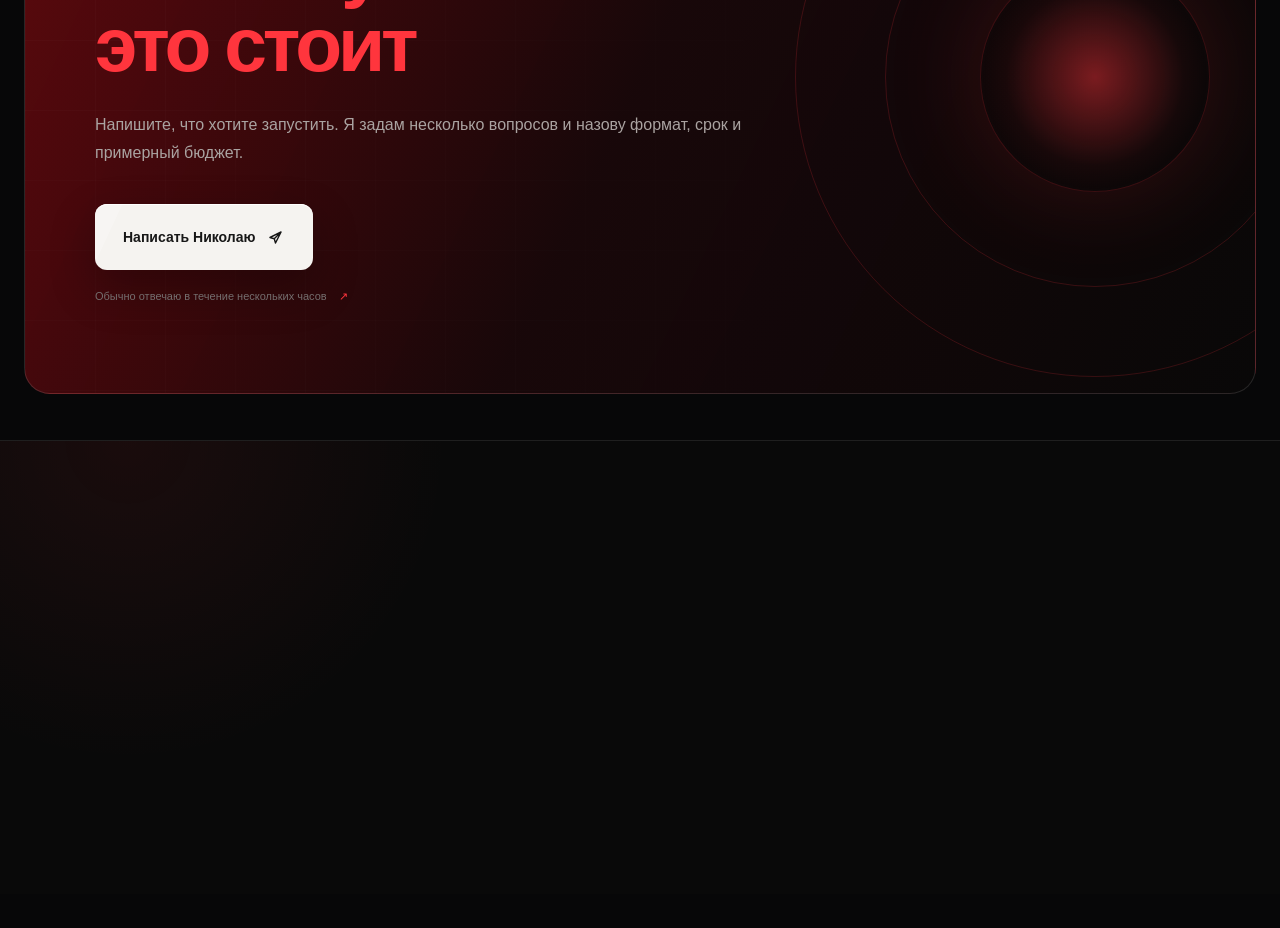
==== commit 4854aaf9: "fix: sync process rail directly with scroll" ====
--- a/index.html
+++ b/index.html
@@ -17,8 +17,8 @@
     <title>Николай Шерер — сайты, AI и автоматизации для бизнеса</title>
     <link rel="icon" type="image/png" sizes="64x64" href="assets/favicon-64.png" />
     <link rel="apple-touch-icon" href="assets/apple-touch-icon.png" />
-    <link rel="stylesheet" href="styles.css?v=20260906-6" />
-    <script src="script.js?v=20260906-6" defer></script>
+    <link rel="stylesheet" href="styles.css?v=20260906-7" />
+    <script src="script.js?v=20260906-7" defer></script>
   </head>
 
   <body>
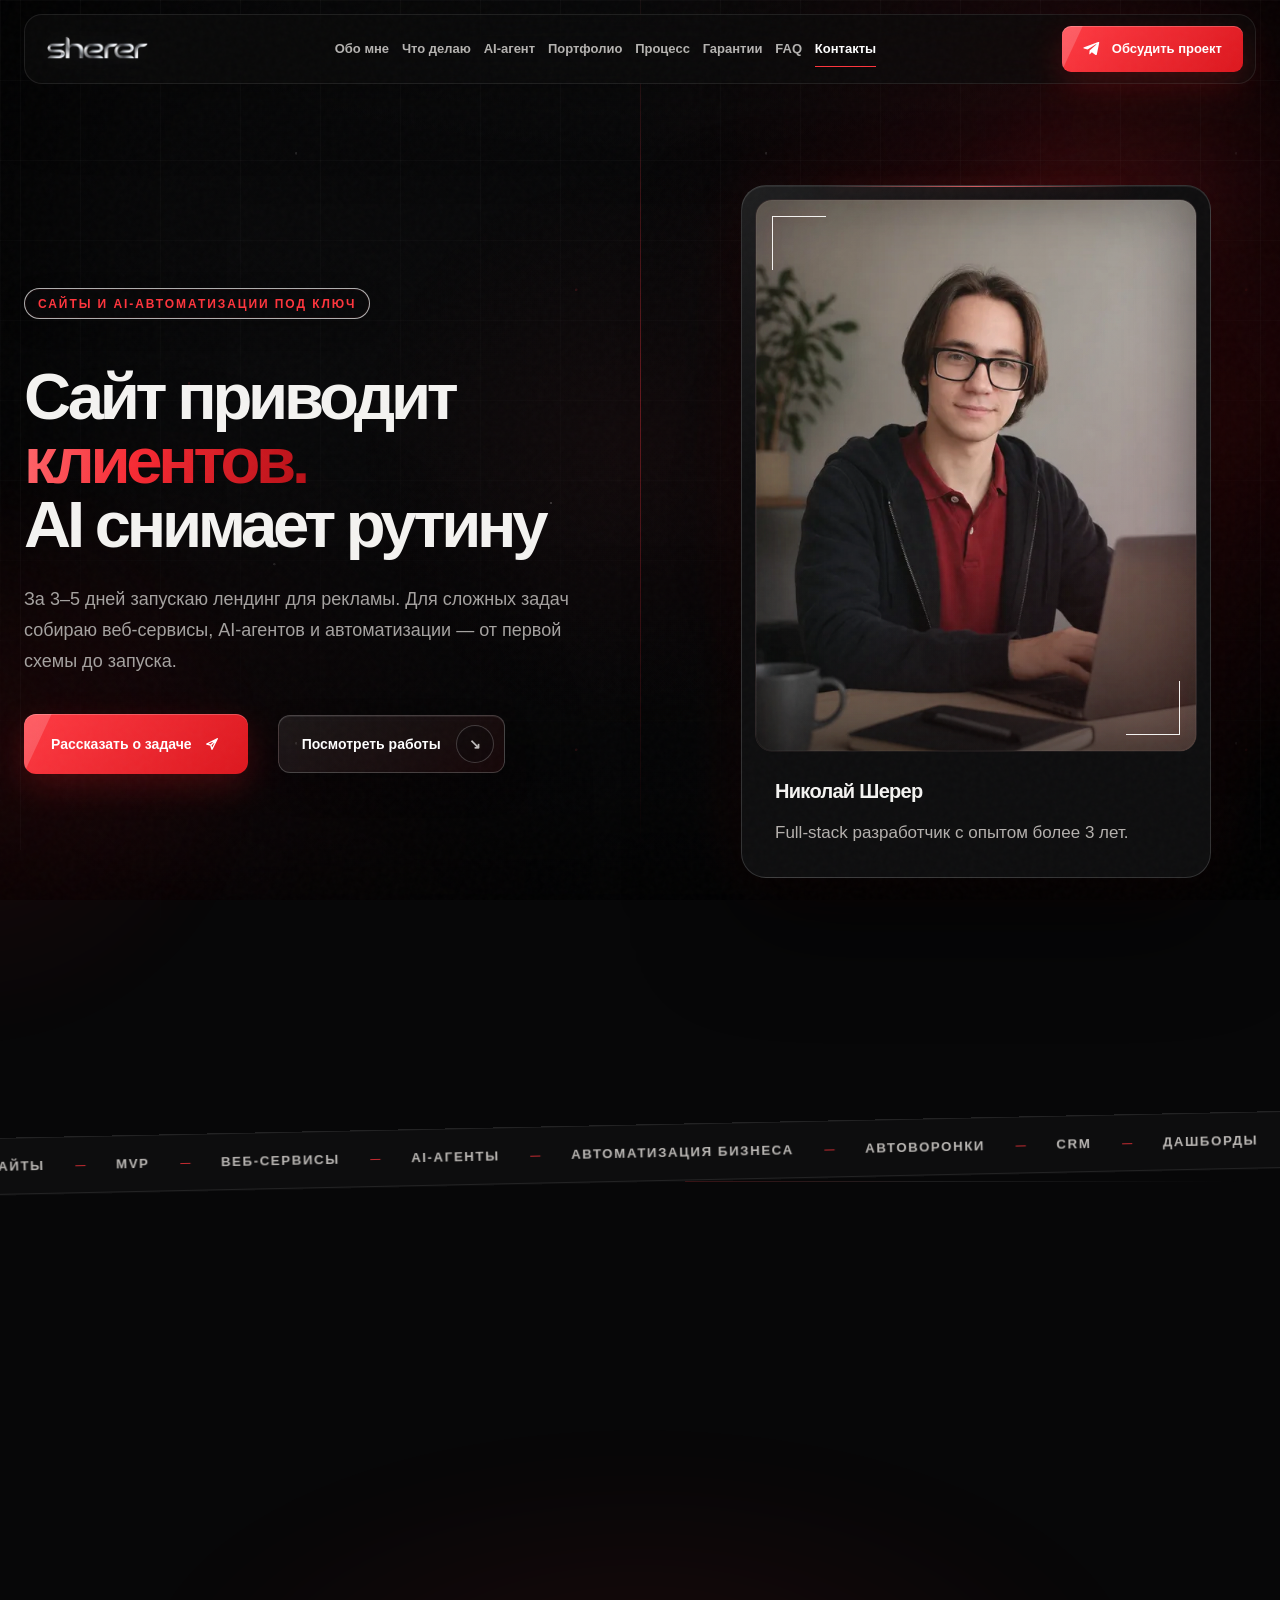
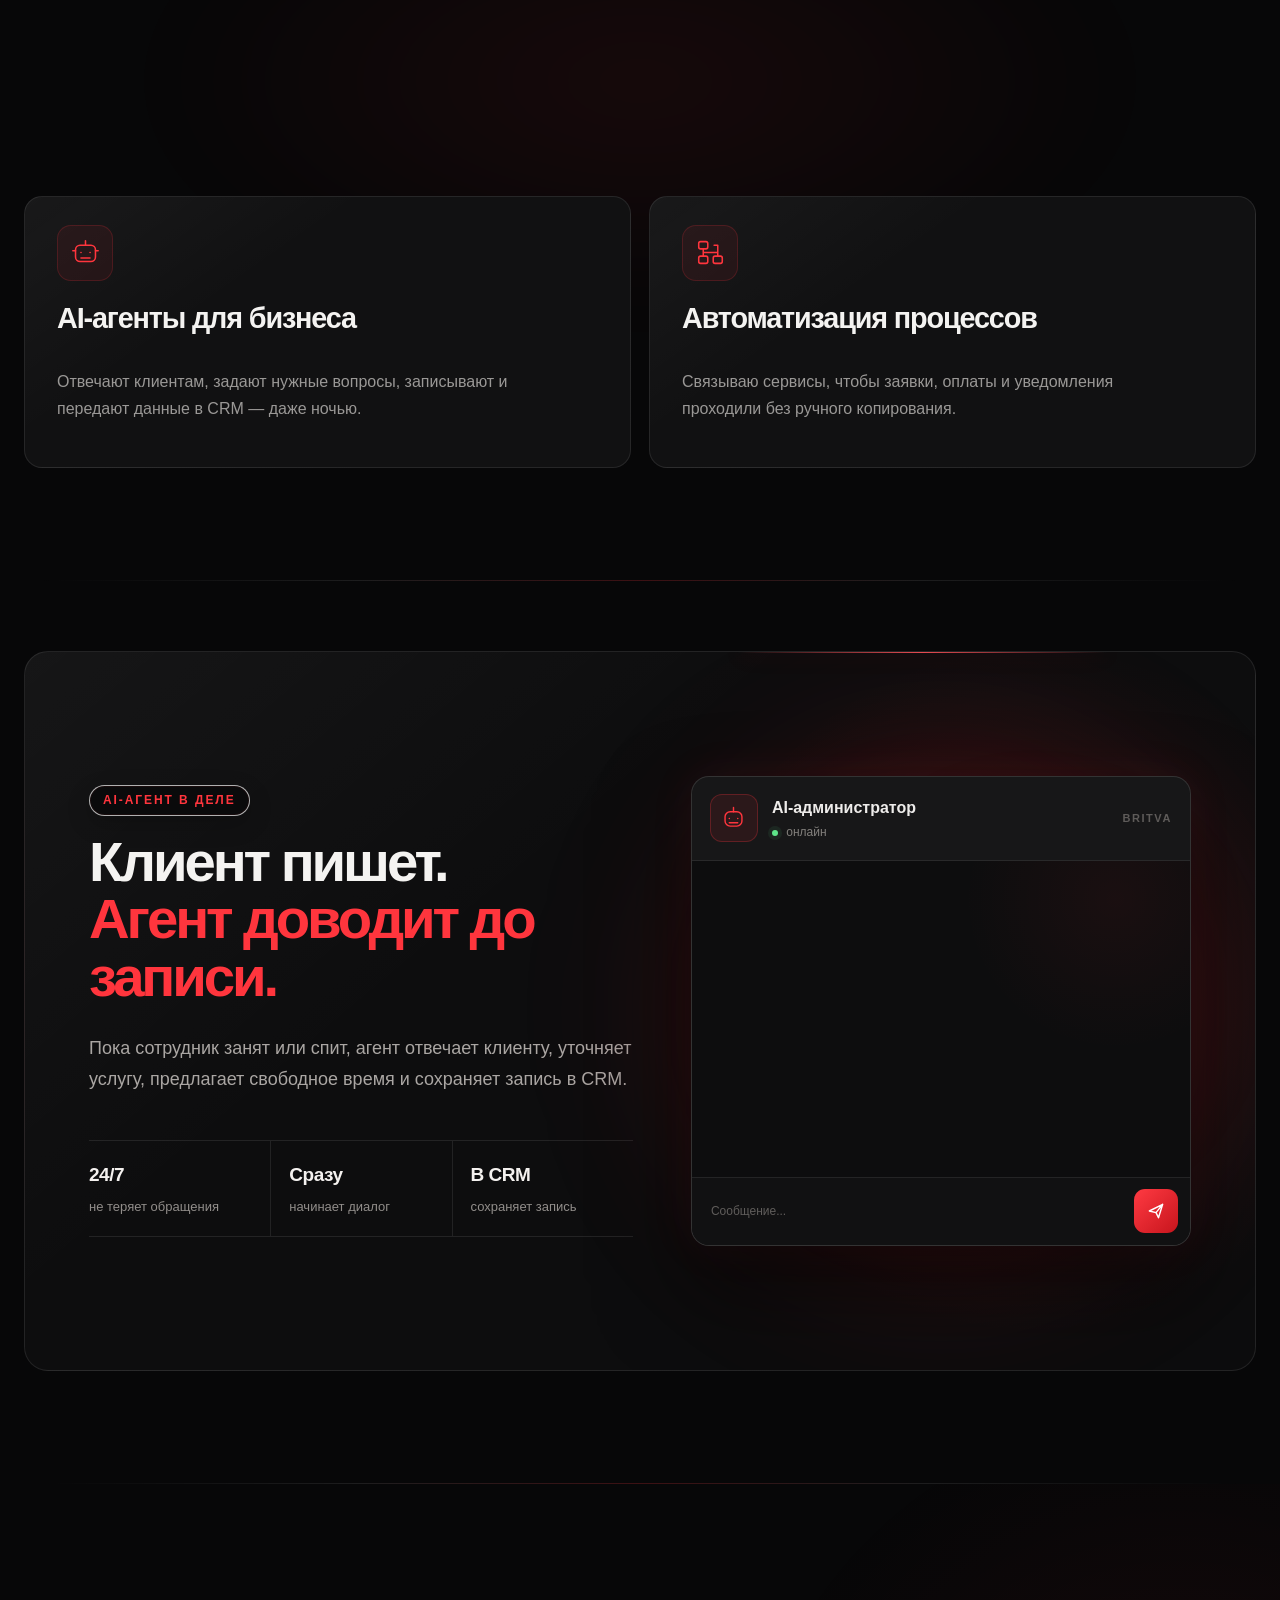
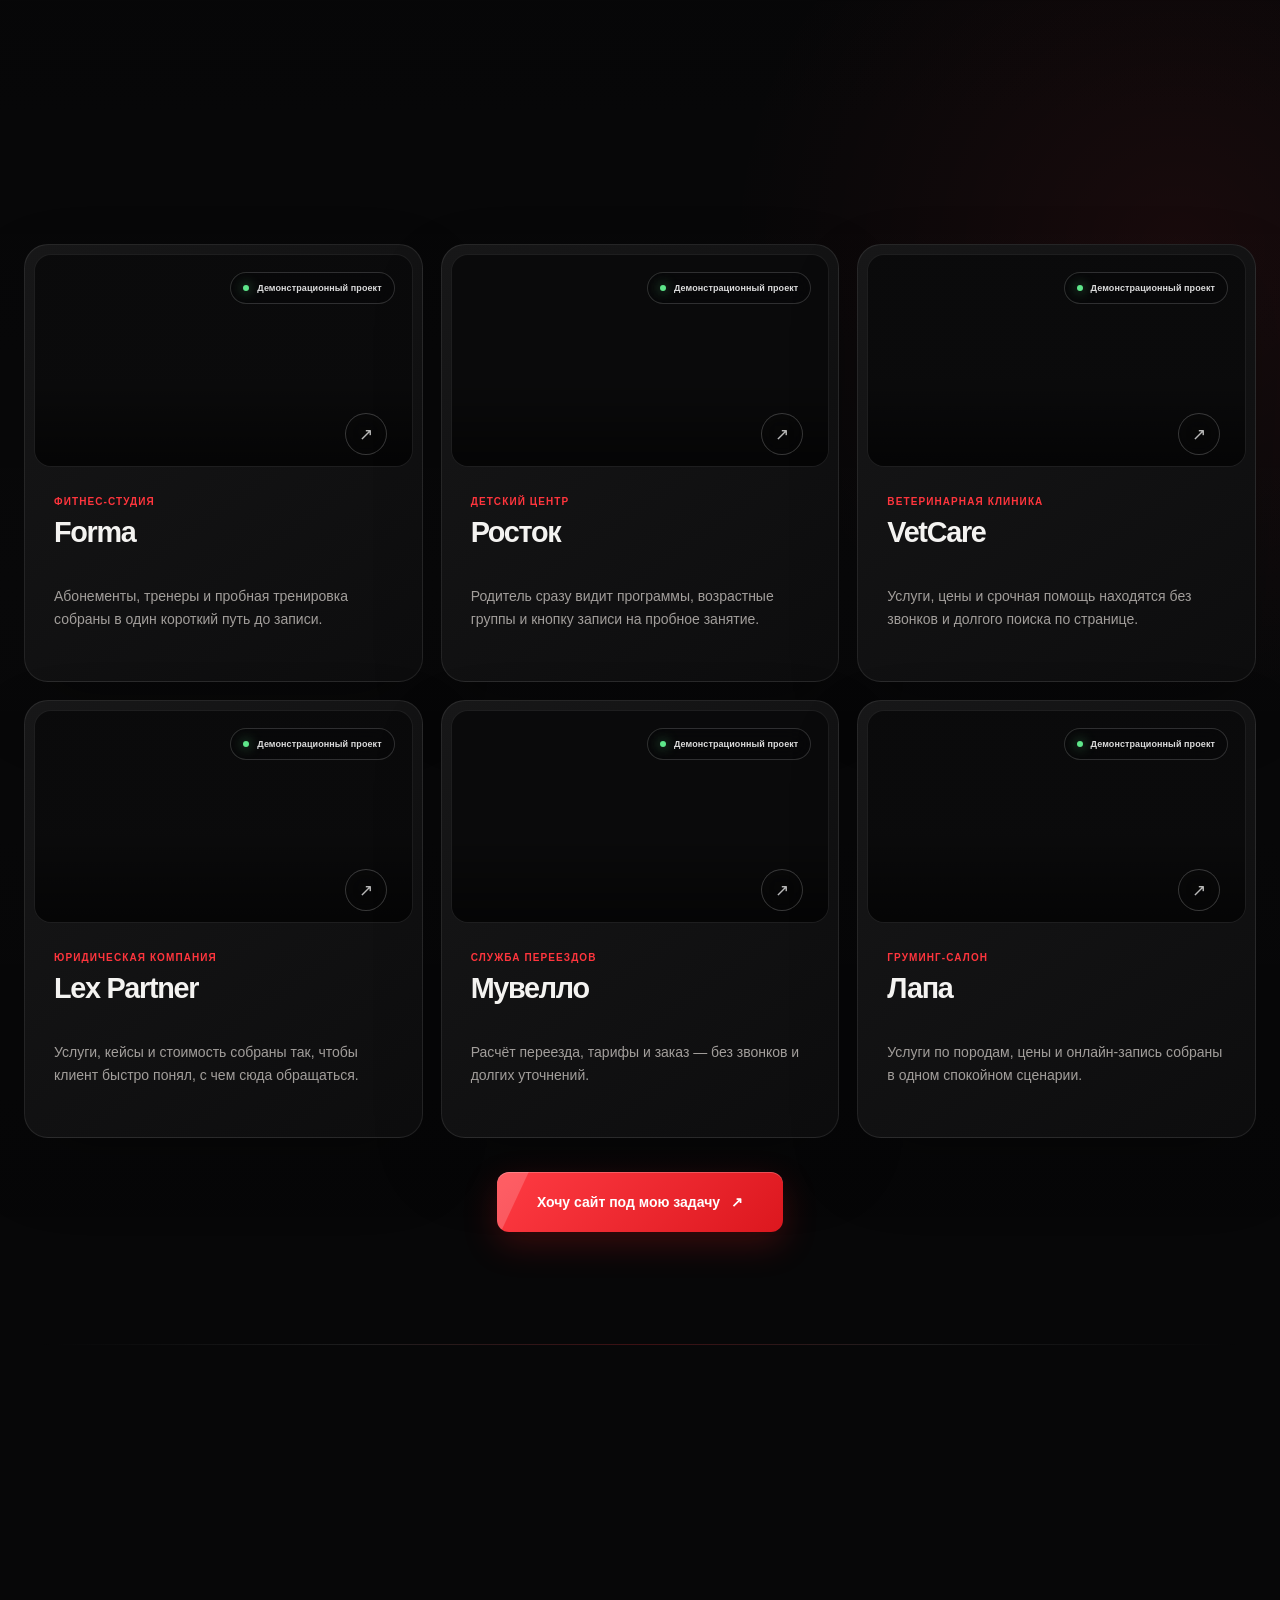
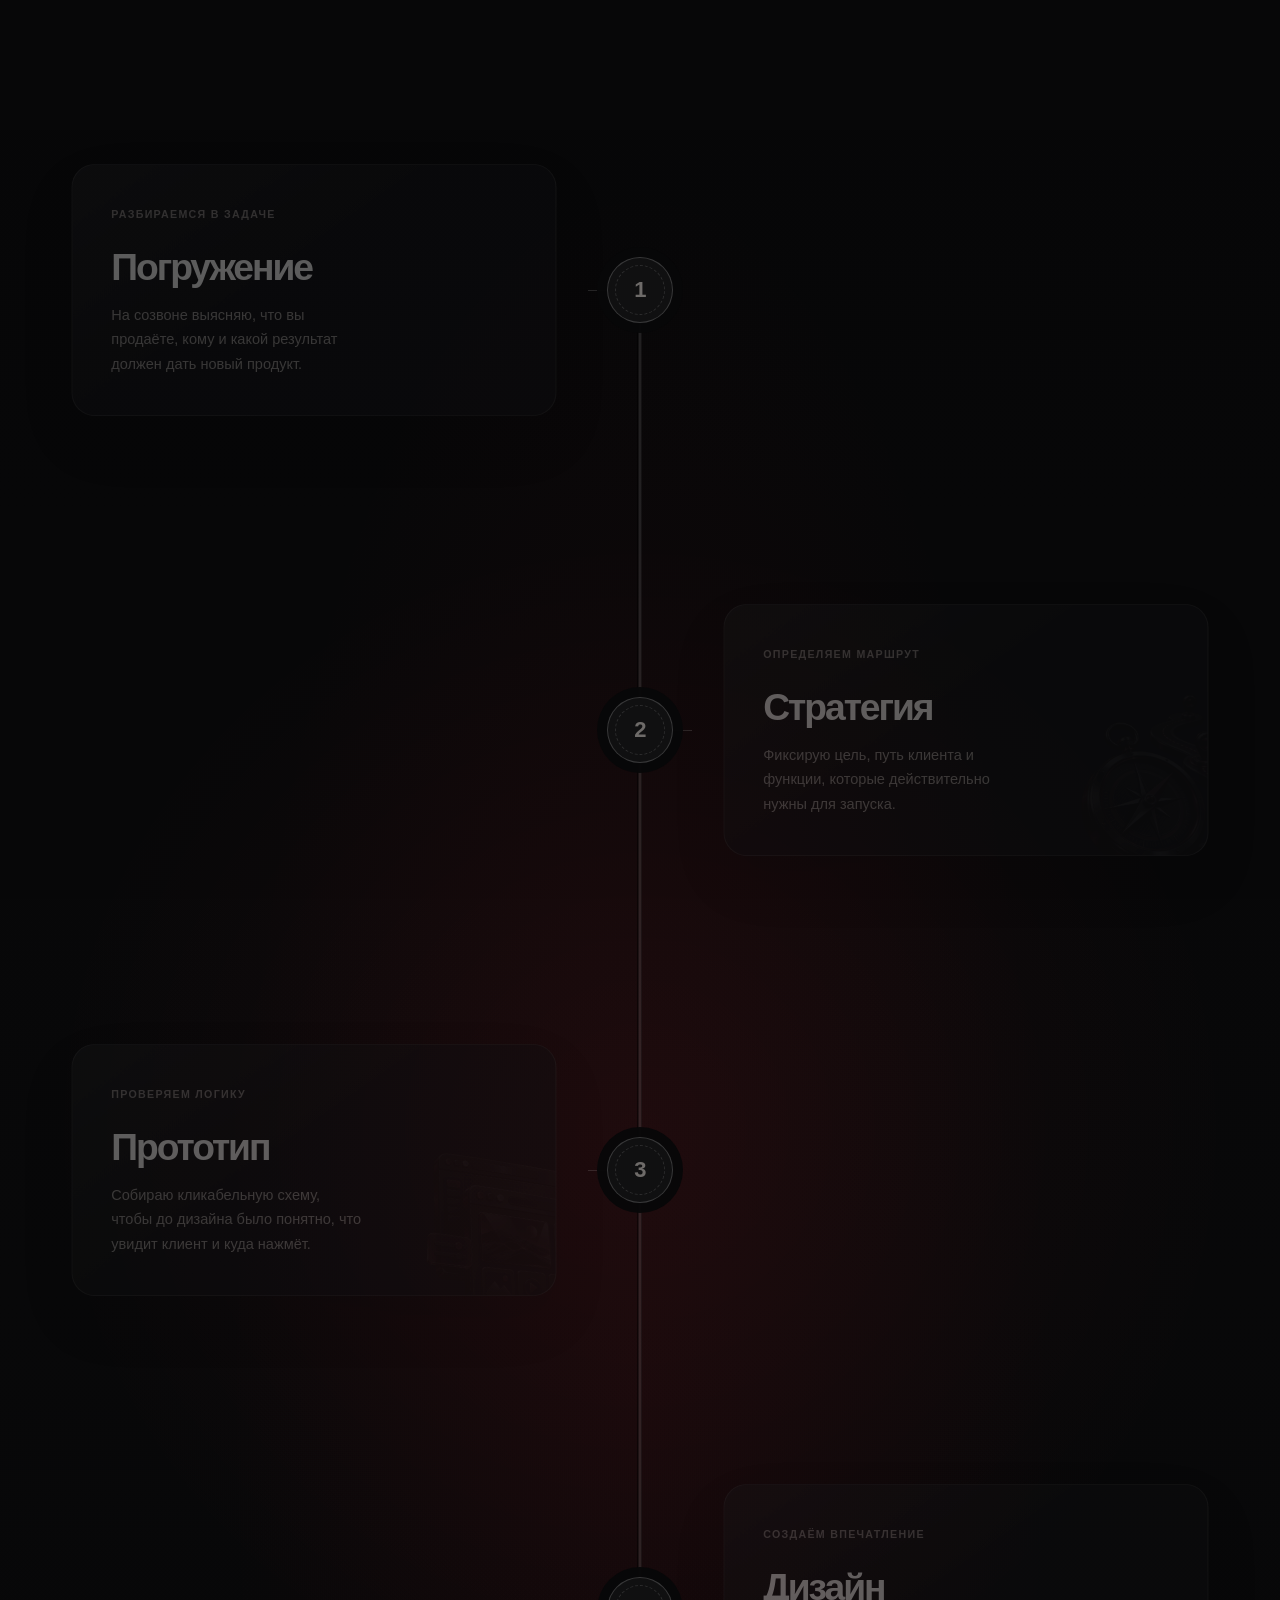
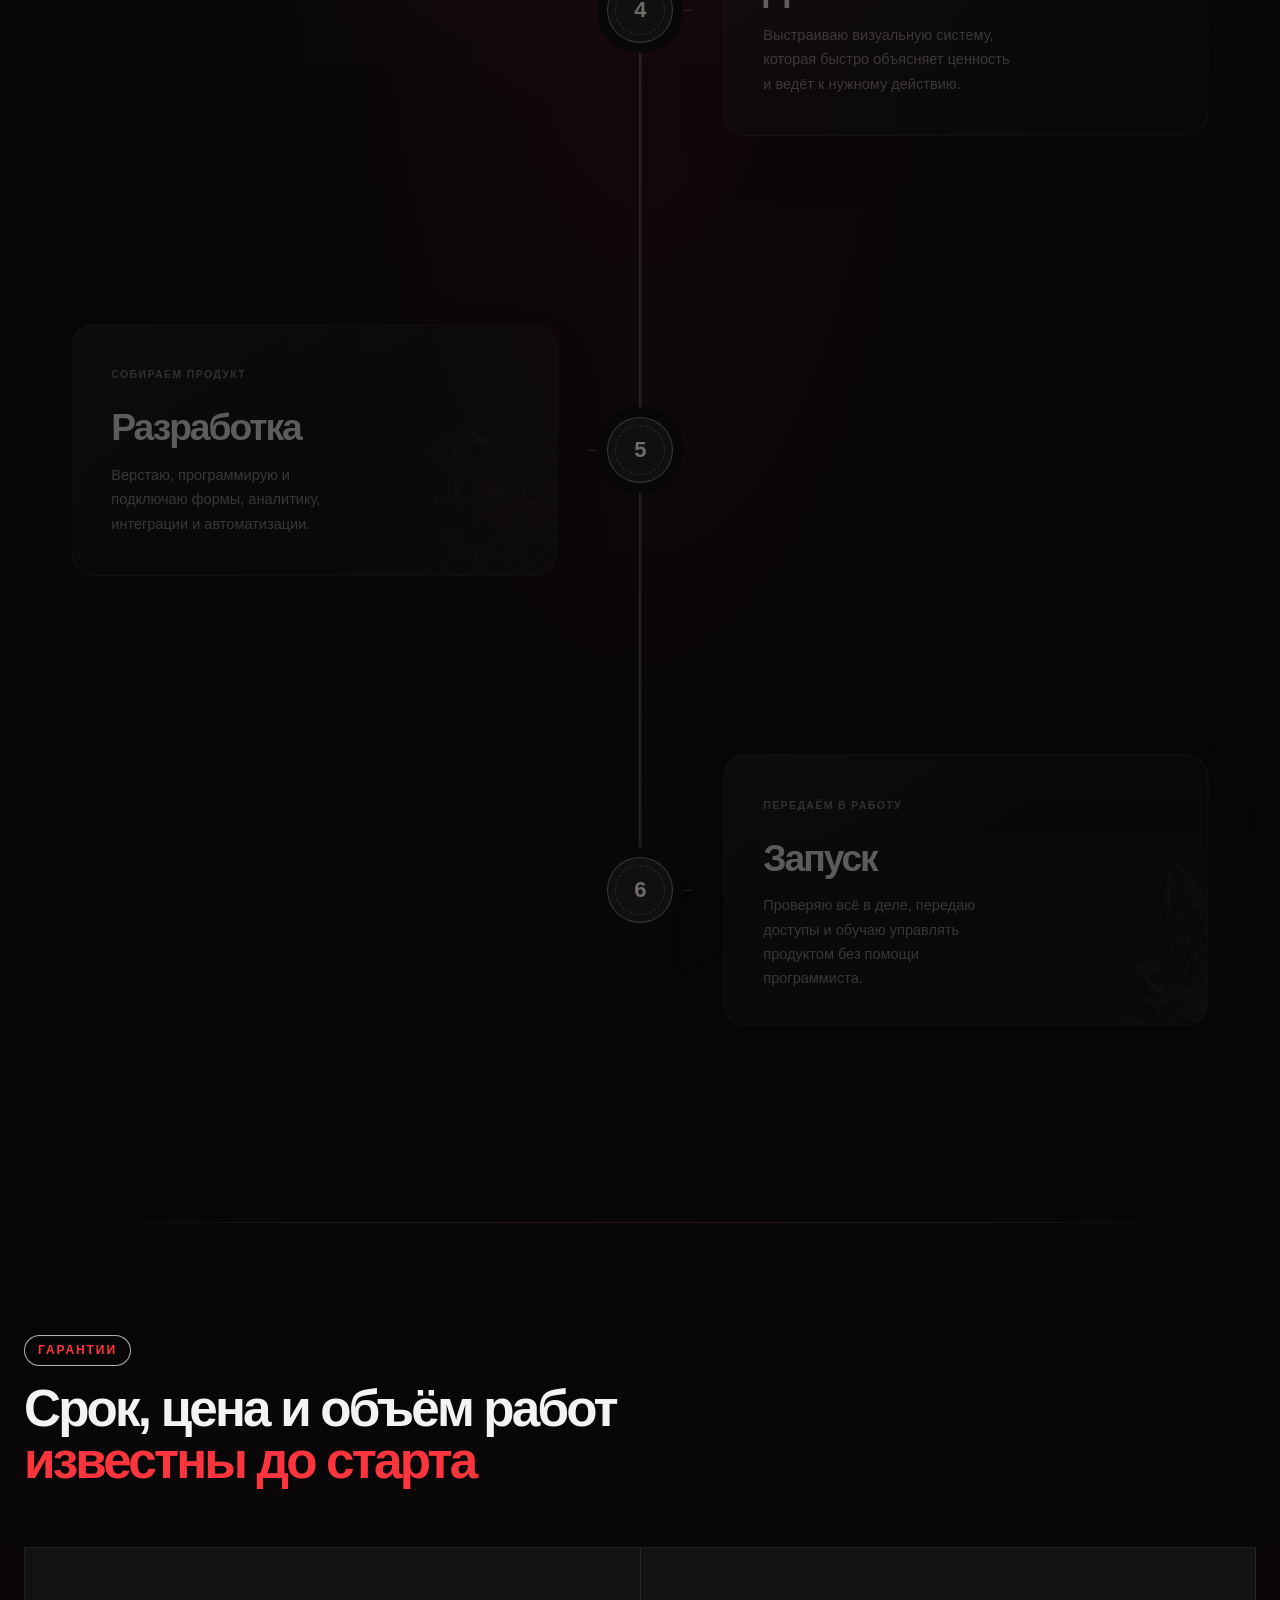
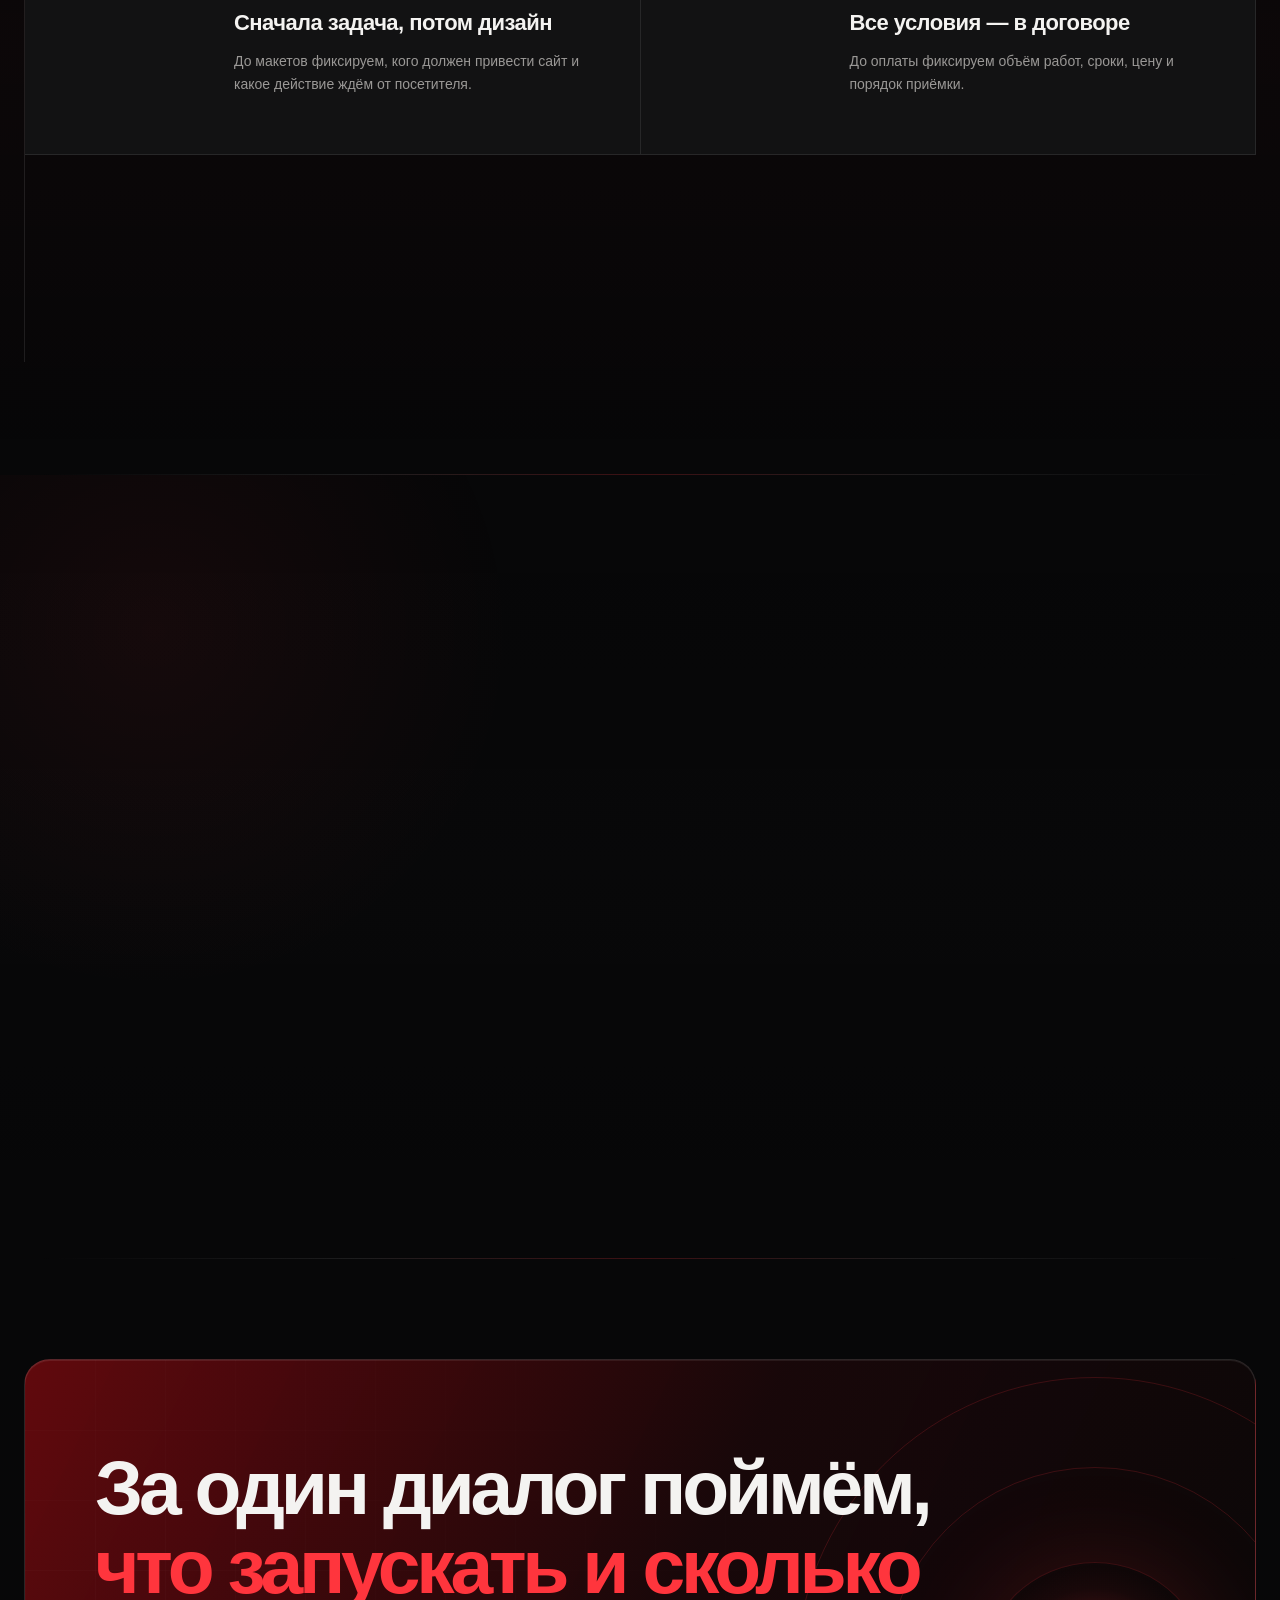
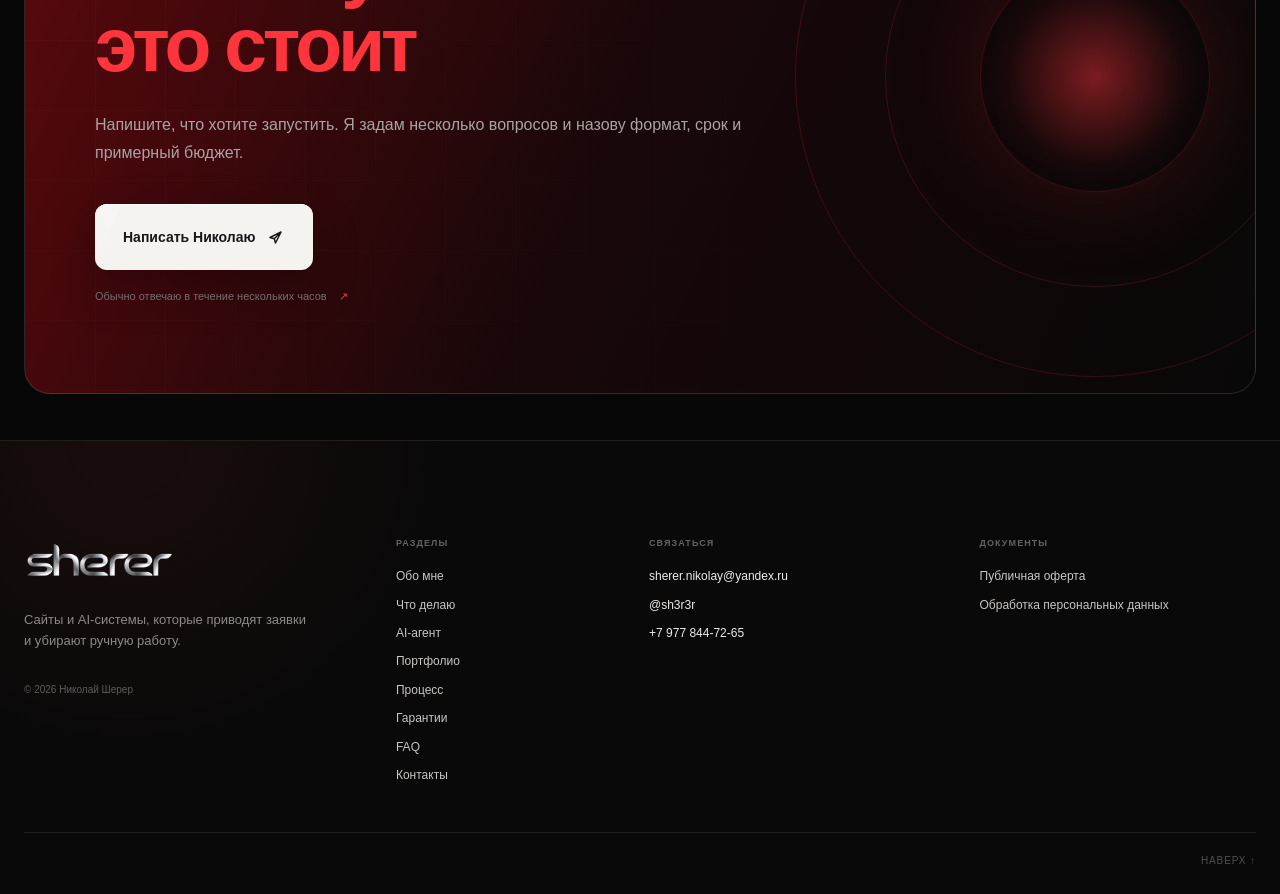
==== commit 99e7bfce: "feat: add secure visual content admin with drafts and publishing" ====
--- a/index.html
+++ b/index.html
@@ -18,7 +18,7 @@
     <link rel="icon" type="image/png" sizes="64x64" href="assets/favicon-64.png" />
     <link rel="apple-touch-icon" href="assets/apple-touch-icon.png" />
     <link rel="stylesheet" href="styles.css?v=20260906-7" />
-    <script src="script.js?v=20260906-7" defer></script>
+    <script src="script.js?v=20261026-admin" defer></script>
   </head>
 
   <body>
